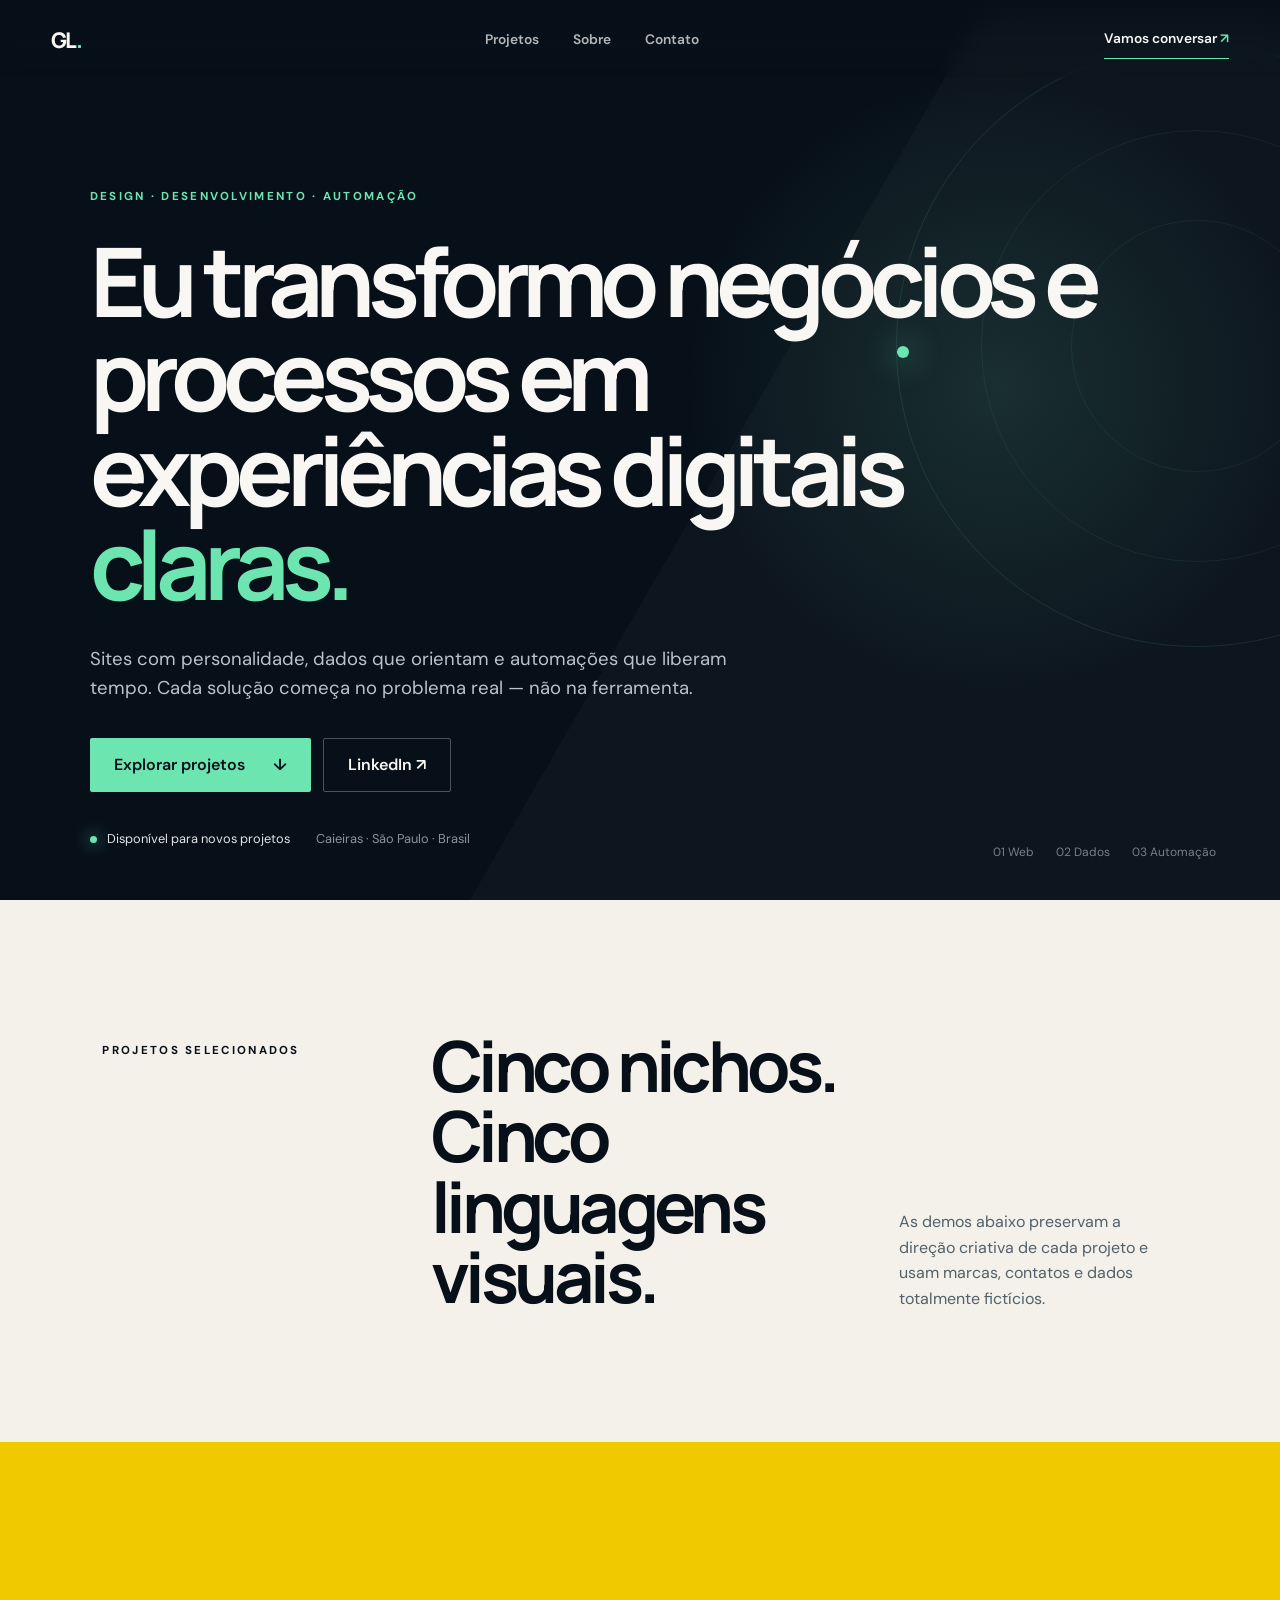
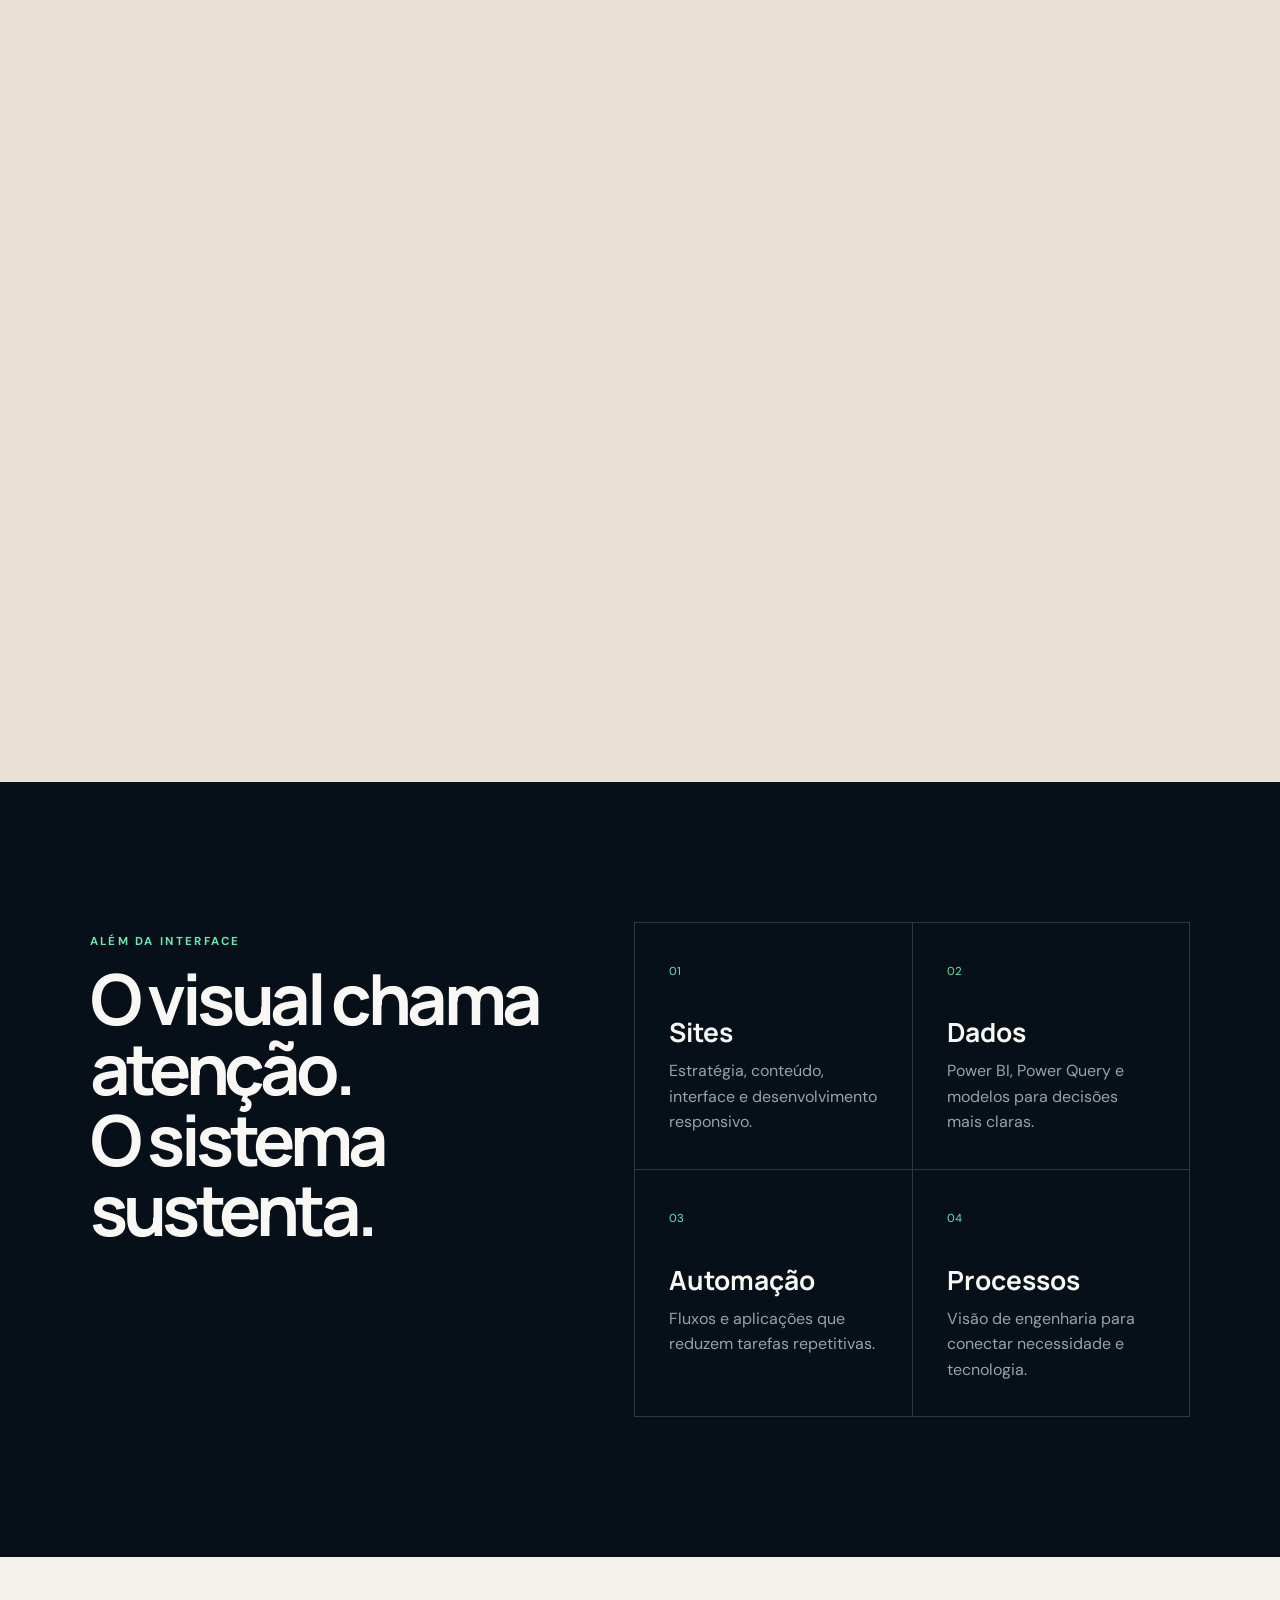
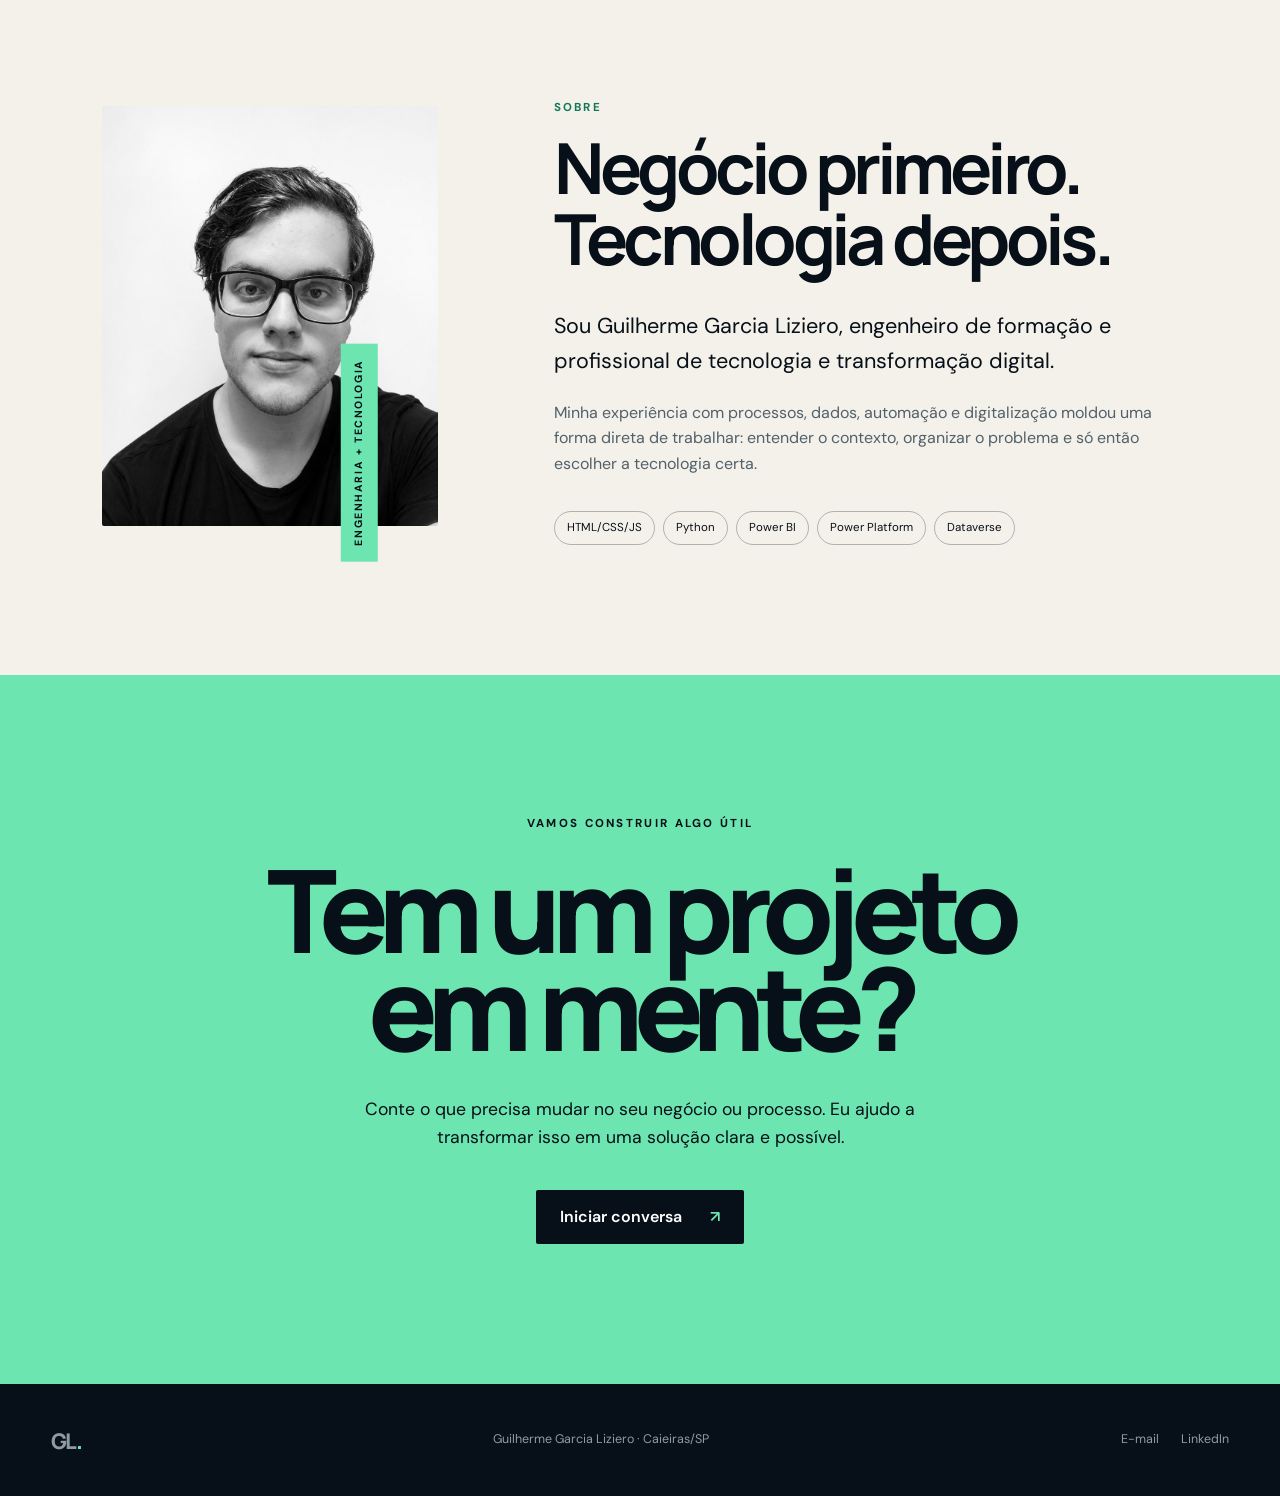
==== index.html @ 48f91bc1 "Redesenha portfólio e otimiza carregamento" ====
<!doctype html>
<html lang="pt-BR">
<head>
  <meta charset="utf-8"><meta name="viewport" content="width=device-width,initial-scale=1">
  <title>Guilherme Liziero — Sites, automação e dados</title>
  <meta name="description" content="Portfólio de Guilherme Liziero: experiências digitais que unem design, negócio, automação e dados."><meta name="theme-color" content="#071019">
  <link rel="icon" type="image/svg+xml" href="data:image/svg+xml,%3Csvg xmlns='http://www.w3.org/2000/svg' viewBox='0 0 64 64'%3E%3Crect width='64' height='64' rx='16' fill='%23071019'/%3E%3Cpath d='M42 22a15 15 0 1 0 0 20V32H31' fill='none' stroke='%236DE5B1' stroke-width='7' stroke-linecap='round'/%3E%3C/svg%3E">
  <link rel="preconnect" href="https://fonts.googleapis.com"><link rel="preconnect" href="https://fonts.gstatic.com" crossorigin>
  <link href="https://fonts.googleapis.com/css2?family=DM+Sans:wght@400;500;600&family=Manrope:wght@500;600;700;800&display=swap" rel="stylesheet"><link rel="stylesheet" href="style.css">
  <style>
    @media (max-height:850px) and (min-width:621px){
      .hero{align-content:start;padding-top:120px;padding-bottom:54px}
      .hero-copy{margin-top:0}
      .hero-note{position:static;grid-column:1/-1;margin-top:48px}
      .hero-index{display:none}
    }
  </style>
</head>
<body>
  <a class="skip" href="#conteudo">Pular para o conteúdo</a>
  <header class="topbar"><a class="brand" href="#inicio" aria-label="Página inicial">GL<span>.</span></a><nav class="nav" aria-label="Navegação principal"><a href="#trabalhos">Projetos</a><a href="#sobre">Sobre</a><a href="#contato">Contato</a></nav><a class="top-cta" href="https://wa.me/5511975745618?text=Ol%C3%A1%2C%20Guilherme!%20Vi%20seu%20portf%C3%B3lio%20e%20quero%20conversar%20sobre%20um%20projeto." target="_blank" rel="noopener">Vamos conversar <span>↗</span></a></header>
  <main id="conteudo">
    <section class="hero" id="inicio"><div class="hero-orbit" aria-hidden="true"><i></i><i></i><i></i></div><div class="hero-copy"><p class="eyebrow">DESIGN · DESENVOLVIMENTO · AUTOMAÇÃO</p><h1>Eu transformo negócios e processos em experiências digitais <em>claras.</em></h1><p class="hero-lead">Sites com personalidade, dados que orientam e automações que liberam tempo. Cada solução começa no problema real — não na ferramenta.</p><div class="hero-actions"><a class="button primary" href="#trabalhos">Explorar projetos <span>↓</span></a><a class="button ghost" href="https://www.linkedin.com/in/guilherme-garcia-liziero/" target="_blank" rel="noopener">LinkedIn ↗</a></div></div><div class="hero-note"><span class="availability"><i></i> Disponível para novos projetos</span><p>Caieiras · São Paulo · Brasil</p></div><div class="hero-index" aria-label="Áreas de atuação"><span>01 Web</span><span>02 Dados</span><span>03 Automação</span></div></section>
    <section class="intro" id="trabalhos"><p class="kicker">PROJETOS SELECIONADOS</p><h2>Cinco nichos.<br>Cinco linguagens visuais.</h2><p>As demos abaixo preservam a direção criativa de cada projeto e usam marcas, contatos e dados totalmente fictícios.</p></section>

    <section class="project-band industrial" data-project><div class="project-copy"><div class="project-meta"><span>01</span><span>Indústria B2B</span></div><h2>Forge<br>Industrial</h2><p>Catálogo técnico com presença forte, leitura rápida e jornada comercial objetiva para um fabricante de equipamentos industriais.</p><ul><li>Arquitetura de informação</li><li>Website institucional</li><li>Conversão B2B</li></ul><a class="project-link" href="projetos/forge-industrial/index.html">Explorar demo <span>↗</span></a></div><a class="project-stage" href="projetos/forge-industrial/index.html" aria-label="Abrir demo Forge Industrial"><div class="browser"><div class="browser-bar"><i></i><i></i><i></i><span>forge-industrial.demo</span></div><iframe data-src="projetos/forge-industrial/index.html" title="Prévia do projeto Forge Industrial" loading="lazy" tabindex="-1"></iframe></div></a></section>
    <section class="project-band gastronomy" data-project><div class="project-copy"><div class="project-meta"><span>02</span><span>Gastronomia</span></div><h2>Casa<br>Amora</h2><p>Uma experiência editorial e acolhedora para um bistrô autoral, com menu, atmosfera e reservas conduzidos sem perder leveza.</p><ul><li>Direção de arte</li><li>Experiência mobile</li><li>Jornada de reserva</li></ul><a class="project-link" href="projetos/casa-amora/index.html">Explorar demo <span>↗</span></a></div><a class="project-stage" href="projetos/casa-amora/index.html" aria-label="Abrir demo Casa Amora"><div class="browser"><div class="browser-bar"><i></i><i></i><i></i><span>casa-amora.demo</span></div><iframe data-src="projetos/casa-amora/index.html" title="Prévia do projeto Casa Amora" loading="lazy" tabindex="-1"></iframe></div></a></section>
    <section class="project-band beauty" data-project><div class="project-copy"><div class="project-meta"><span>03</span><span>Estética &amp; bem-estar</span></div><h2>Ateliê<br>Serena</h2><p>Elegância silenciosa e informação responsável para apresentar protocolos de cuidado sem exageros ou promessas irreais.</p><ul><li>Posicionamento premium</li><li>Copy ética</li><li>Landing page</li></ul><a class="project-link" href="projetos/atelie-serena/index.html">Explorar demo <span>↗</span></a></div><a class="project-stage" href="projetos/atelie-serena/index.html" aria-label="Abrir demo Ateliê Serena"><div class="browser"><div class="browser-bar"><i></i><i></i><i></i><span>atelie-serena.demo</span></div><iframe data-src="projetos/atelie-serena/index.html" title="Prévia do projeto Ateliê Serena" loading="lazy" tabindex="-1"></iframe></div></a></section>
    <section class="project-band fitness" data-project><div class="project-copy"><div class="project-meta"><span>04</span><span>Fitness</span></div><h2>Pulso<br>Fit</h2><p>Ritmo, contraste e chamadas diretas para uma academia de bairro transformar curiosidade em aula experimental.</p><ul><li>Identidade energética</li><li>Planos e aulas</li><li>Captação de leads</li></ul><a class="project-link" href="projetos/pulso-fit/index.html">Explorar demo <span>↗</span></a></div><a class="project-stage" href="projetos/pulso-fit/index.html" aria-label="Abrir demo Pulso Fit"><div class="browser"><div class="browser-bar"><i></i><i></i><i></i><span>pulso-fit.demo</span></div><iframe data-src="projetos/pulso-fit/index.html" title="Prévia do projeto Pulso Fit" loading="lazy" tabindex="-1"></iframe></div></a></section>
    <section class="project-band legal" data-project><div class="project-copy"><div class="project-meta"><span>05</span><span>Jurídico</span></div><h2>Almeida<br>&amp; Prado</h2><p>Uma presença confiável e acessível para advocacia previdenciária, com linguagem simples e caminhos de contato bem definidos.</p><ul><li>Conteúdo informativo</li><li>Acessibilidade</li><li>Credibilidade</li></ul><a class="project-link" href="projetos/almeida-prado/index.html">Explorar demo <span>↗</span></a></div><a class="project-stage" href="projetos/almeida-prado/index.html" aria-label="Abrir demo Almeida &amp; Prado"><div class="browser"><div class="browser-bar"><i></i><i></i><i></i><span>almeida-prado.demo</span></div><iframe data-src="projetos/almeida-prado/index.html" title="Prévia do projeto Almeida &amp; Prado" loading="lazy" tabindex="-1"></iframe></div></a></section>

    <section class="capabilities"><div><p class="kicker">ALÉM DA INTERFACE</p><h2>O visual chama atenção.<br>O sistema sustenta.</h2></div><div class="cap-grid"><article><span>01</span><h3>Sites</h3><p>Estratégia, conteúdo, interface e desenvolvimento responsivo.</p></article><article><span>02</span><h3>Dados</h3><p>Power BI, Power Query e modelos para decisões mais claras.</p></article><article><span>03</span><h3>Automação</h3><p>Fluxos e aplicações que reduzem tarefas repetitivas.</p></article><article><span>04</span><h3>Processos</h3><p>Visão de engenharia para conectar necessidade e tecnologia.</p></article></div></section>
    <section class="about" id="sobre"><div class="portrait"><img src="guilherme.jpg" alt="Guilherme Garcia Liziero" loading="lazy"><span>ENGENHARIA + TECNOLOGIA</span></div><div class="about-copy"><p class="kicker">SOBRE</p><h2>Negócio primeiro.<br>Tecnologia depois.</h2><p class="about-lead">Sou Guilherme Garcia Liziero, engenheiro de formação e profissional de tecnologia e transformação digital.</p><p>Minha experiência com processos, dados, automação e digitalização moldou uma forma direta de trabalhar: entender o contexto, organizar o problema e só então escolher a tecnologia certa.</p><div class="tool-row"><span>HTML/CSS/JS</span><span>Python</span><span>Power BI</span><span>Power Platform</span><span>Dataverse</span></div></div></section>
    <section class="contact" id="contato"><p class="kicker">VAMOS CONSTRUIR ALGO ÚTIL</p><h2>Tem um projeto<br>em mente?</h2><p>Conte o que precisa mudar no seu negócio ou processo. Eu ajudo a transformar isso em uma solução clara e possível.</p><a class="button contact-button" href="https://wa.me/5511975745618?text=Ol%C3%A1%2C%20Guilherme!%20Vi%20seu%20portf%C3%B3lio%20e%20quero%20conversar%20sobre%20um%20projeto." target="_blank" rel="noopener">Iniciar conversa <span>↗</span></a></section>
  </main>
  <footer><a class="brand" href="#inicio">GL<span>.</span></a><p>Guilherme Garcia Liziero · Caieiras/SP</p><div><a href="mailto:guilherme.g.liziero@gmail.com">E-mail</a><a href="https://www.linkedin.com/in/guilherme-garcia-liziero/" target="_blank" rel="noopener">LinkedIn</a></div></footer><script src="script.js"></script>
</body>
</html>
---- style.css ----
:root{--ink:#071019;--paper:#f3f1ea;--mint:#6de5b1;--line:rgba(255,255,255,.16);--sans:'DM Sans',sans-serif;--display:'Manrope',sans-serif}*{box-sizing:border-box}html{scroll-behavior:smooth}body{margin:0;background:var(--ink);color:#f8f7f3;font-family:var(--sans);font-size:16px;line-height:1.6;overflow-x:hidden}a{color:inherit;text-decoration:none}img{max-width:100%;display:block}.skip{position:fixed;left:16px;top:-80px;background:#fff;color:#000;padding:10px 16px;z-index:100}.skip:focus{top:16px}.topbar{position:fixed;z-index:50;top:0;left:0;right:0;height:78px;padding:0 clamp(20px,4vw,64px);display:flex;align-items:center;justify-content:space-between;background:linear-gradient(180deg,rgba(7,16,25,.92),rgba(7,16,25,.15),transparent);backdrop-filter:blur(9px)}.brand{font:800 1.35rem var(--display);letter-spacing:-.08em}.brand span{color:var(--mint)}.nav{display:flex;gap:34px}.nav a,.top-cta{font-size:.86rem;font-weight:600}.nav a{opacity:.72}.nav a:hover{opacity:1}.top-cta{border-bottom:1px solid var(--mint);padding:8px 0}.top-cta span{color:var(--mint)}.hero{min-height:100svh;display:grid;grid-template-columns:minmax(0,1fr) auto;align-content:center;position:relative;padding:150px clamp(22px,7vw,112px) 70px;isolation:isolate}.hero:before{content:'';position:absolute;inset:0;background:radial-gradient(circle at 78% 43%,rgba(109,229,177,.12),transparent 28%),linear-gradient(120deg,transparent 55%,rgba(255,255,255,.025) 55%);z-index:-2}.hero-copy{max-width:1040px}.eyebrow,.kicker{font-size:.72rem;letter-spacing:.2em;font-weight:700}.eyebrow{color:var(--mint);margin:0 0 28px}.hero h1{font:700 clamp(3rem,7.5vw,7.4rem)/.98 var(--display);letter-spacing:-.075em;margin:0;max-width:1100px}.hero h1 em{font-style:normal;color:var(--mint)}.hero-lead{max-width:690px;font-size:clamp(1rem,1.45vw,1.28rem);color:#b9c3ca;margin:34px 0}.hero-actions{display:flex;gap:12px;flex-wrap:wrap}.button{display:inline-flex;align-items:center;gap:28px;justify-content:center;min-height:54px;padding:0 24px;border-radius:2px;font-weight:600}.primary{background:var(--mint);color:var(--ink)}.ghost{border:1px solid rgba(255,255,255,.28)}.hero-note{position:absolute;left:clamp(22px,7vw,112px);bottom:38px;display:flex;align-items:center;gap:26px;color:#89949c;font-size:.8rem}.availability{color:#dfe6e8}.availability i{display:inline-block;width:7px;height:7px;border-radius:50%;background:var(--mint);box-shadow:0 0 16px var(--mint);margin-right:7px}.hero-index{position:absolute;right:clamp(22px,5vw,78px);bottom:38px;display:flex;gap:22px;color:#758089;font-size:.75rem}.hero-orbit{position:absolute;width:min(47vw,690px);aspect-ratio:1;right:-17vw;top:5vh;border:1px solid rgba(109,229,177,.12);border-radius:50%;z-index:-1;animation:spin 30s linear infinite}.hero-orbit i{position:absolute;border:1px solid rgba(109,229,177,.08);border-radius:50%;inset:14%}.hero-orbit i:nth-child(2){inset:29%}.hero-orbit i:nth-child(3){width:12px;height:12px;inset:50% auto auto 0;background:var(--mint);border:0;box-shadow:0 0 32px var(--mint)}@keyframes spin{to{transform:rotate(360deg)}}.intro{background:var(--paper);color:var(--ink);padding:130px clamp(22px,8vw,130px);display:grid;grid-template-columns:1fr 1.5fr 1fr;gap:50px;align-items:end}.intro .kicker{align-self:start}.intro h2,.capabilities h2,.about h2{font:700 clamp(2.6rem,5.5vw,5.5rem)/1 var(--display);letter-spacing:-.065em;margin:0}.intro>p:last-child{color:#52606a;margin:0;max-width:380px}.project-band{min-height:92vh;padding:clamp(60px,7vw,110px) clamp(22px,6vw,96px);display:grid;grid-template-columns:minmax(280px,.7fr) minmax(0,1.3fr);gap:clamp(38px,7vw,110px);align-items:center;overflow:hidden;position:relative}.project-band:before{content:'';position:absolute;width:45vw;aspect-ratio:1;border-radius:50%;right:-18vw;top:-20vw;background:rgba(255,255,255,.06);filter:blur(2px)}.project-copy{position:relative;z-index:2}.project-meta{display:flex;justify-content:space-between;border-bottom:1px solid currentColor;padding-bottom:12px;font-size:.74rem;text-transform:uppercase;letter-spacing:.13em;opacity:.65}.project-copy h2{font:800 clamp(3.5rem,6.2vw,6.8rem)/.86 var(--display);letter-spacing:-.08em;margin:48px 0 28px}.project-copy>p{font-size:1.08rem;max-width:500px;opacity:.78}.project-copy ul{list-style:none;padding:0;margin:30px 0 38px;display:flex;gap:8px;flex-wrap:wrap}.project-copy li{border:1px solid currentColor;border-radius:999px;padding:6px 12px;font-size:.7rem;opacity:.7}.project-link{display:inline-flex;gap:34px;align-items:center;font-weight:700;border-bottom:1px solid currentColor;padding-bottom:8px}.project-link span{transition:transform .25s}.project-link:hover span{transform:translate(5px,-5px)}.project-stage{min-width:0;position:relative;z-index:2;perspective:1000px}.browser{background:#0e1114;border-radius:14px;box-shadow:0 45px 90px rgba(0,0,0,.35);overflow:hidden;transform:rotateY(-3deg) rotateX(1deg);transition:transform .5s ease}.project-stage:hover .browser{transform:none}.browser-bar{height:40px;background:#161b20;display:flex;align-items:center;gap:6px;padding:0 13px;color:#7a858d;font-size:.65rem}.browser-bar i{width:7px;height:7px;border-radius:50%;background:#39424a}.browser-bar span{margin-left:9px}.browser iframe{display:block;width:1440px;height:900px;border:0;transform:scale(.56);transform-origin:0 0;pointer-events:none}.browser{height:544px}.industrial{background:#f0c900;color:#10141a}.industrial .browser{outline:10px solid rgba(0,0,0,.07)}.gastronomy{background:#3e1f18;color:#f5e8d5}.beauty{background:#dad2c6;color:#2c332e}.fitness{background:#123adb;color:#fff}.legal{background:#e9e2d4;color:#26372d}.capabilities{padding:140px clamp(22px,7vw,112px);display:grid;grid-template-columns:1fr 1.2fr;gap:80px;background:#071019}.capabilities .kicker,.about .kicker{color:var(--mint)}.cap-grid{display:grid;grid-template-columns:1fr 1fr;border-top:1px solid var(--line);border-left:1px solid var(--line)}.cap-grid article{padding:34px;border-right:1px solid var(--line);border-bottom:1px solid var(--line);min-height:210px}.cap-grid span{color:var(--mint);font-size:.72rem}.cap-grid h3{font:700 1.65rem var(--display);margin:32px 0 8px}.cap-grid p{color:#95a3ac;margin:0}.about{background:var(--paper);color:var(--ink);padding:130px clamp(22px,8vw,130px);display:grid;grid-template-columns:minmax(260px,.7fr) 1.3fr;gap:clamp(50px,9vw,140px);align-items:center}.portrait{position:relative}.portrait img{width:100%;aspect-ratio:4/5;object-fit:cover;filter:grayscale(100%);border-radius:2px}.portrait span{position:absolute;right:-30px;bottom:55px;background:var(--mint);padding:10px 16px;font-size:.66rem;letter-spacing:.15em;font-weight:700;transform:rotate(-90deg);transform-origin:center}.about-copy .kicker{color:#147758}.about-copy h2{margin:15px 0 36px}.about-copy>p{max-width:760px;color:#52606a}.about-lead{font-size:1.35rem!important;color:var(--ink)!important}.tool-row{display:flex;gap:8px;flex-wrap:wrap;margin-top:34px}.tool-row span{border:1px solid #adb4b0;border-radius:999px;padding:7px 12px;font-size:.72rem}.contact{padding:140px clamp(22px,8vw,130px);text-align:center;background:var(--mint);color:var(--ink)}.contact .kicker{margin:0 0 28px}.contact h2{font:800 clamp(4rem,9vw,9rem)/.85 var(--display);letter-spacing:-.08em;margin:0}.contact>p:not(.kicker){max-width:580px;margin:38px auto;font-size:1.1rem}.contact-button{background:var(--ink);color:#fff}.contact-button span{color:var(--mint)}footer{padding:34px clamp(22px,4vw,64px);display:flex;align-items:center;justify-content:space-between;color:#8f9ba3;font-size:.78rem}footer>div{display:flex;gap:22px}footer a:hover{color:#fff}.reveal{opacity:0;transform:translateY(24px);transition:opacity .65s ease,transform .65s ease}.reveal.in{opacity:1;transform:none}@media(max-width:900px){.nav{display:none}.hero{grid-template-columns:1fr}.hero-index{display:none}.intro{grid-template-columns:1fr;gap:20px}.project-band{grid-template-columns:1fr;min-height:auto}.project-copy h2{margin:30px 0 20px}.browser{height:min(58vw,500px)}.browser iframe{transform:scale(.47)}.capabilities,.about{grid-template-columns:1fr}.portrait{max-width:520px}.capabilities{gap:50px}}@media(max-width:620px){.topbar{height:66px}.top-cta{font-size:0}.top-cta span{font-size:1rem}.hero{padding-top:110px}.hero h1{font-size:3.25rem}.hero-lead{font-size:1rem}.hero-note{position:static;margin-top:70px;display:block}.hero-note p{margin:5px 0}.intro{padding-top:90px;padding-bottom:90px}.project-band{padding:72px 20px}.project-copy h2{font-size:3.8rem}.project-stage{margin:0 -5px}.browser{height:58vw;border-radius:8px}.browser-bar{height:26px}.browser iframe{transform:scale(.28)}.capabilities,.about,.contact{padding:90px 22px}.cap-grid{grid-template-columns:1fr}.portrait span{right:-45px}.contact h2{font-size:4rem}footer{flex-wrap:wrap;gap:16px}footer p{order:3;width:100%}}@media(prefers-reduced-motion:reduce){html{scroll-behavior:auto}.hero-orbit{animation:none}.browser,.project-link span,.reveal{transition:none}}

/* Performance: postpone layout and paint for sections far outside the viewport. */
.project-band{content-visibility:auto;contain-intrinsic-size:auto 760px}
.hero-orbit,.browser,.reveal:not(.in){will-change:transform,opacity}
@media(max-width:900px){.topbar{backdrop-filter:none;background:rgba(7,16,25,.96)}.hero-orbit{animation-duration:45s}}
@media(prefers-reduced-motion:reduce){.hero-orbit,.browser,.reveal:not(.in){will-change:auto}}
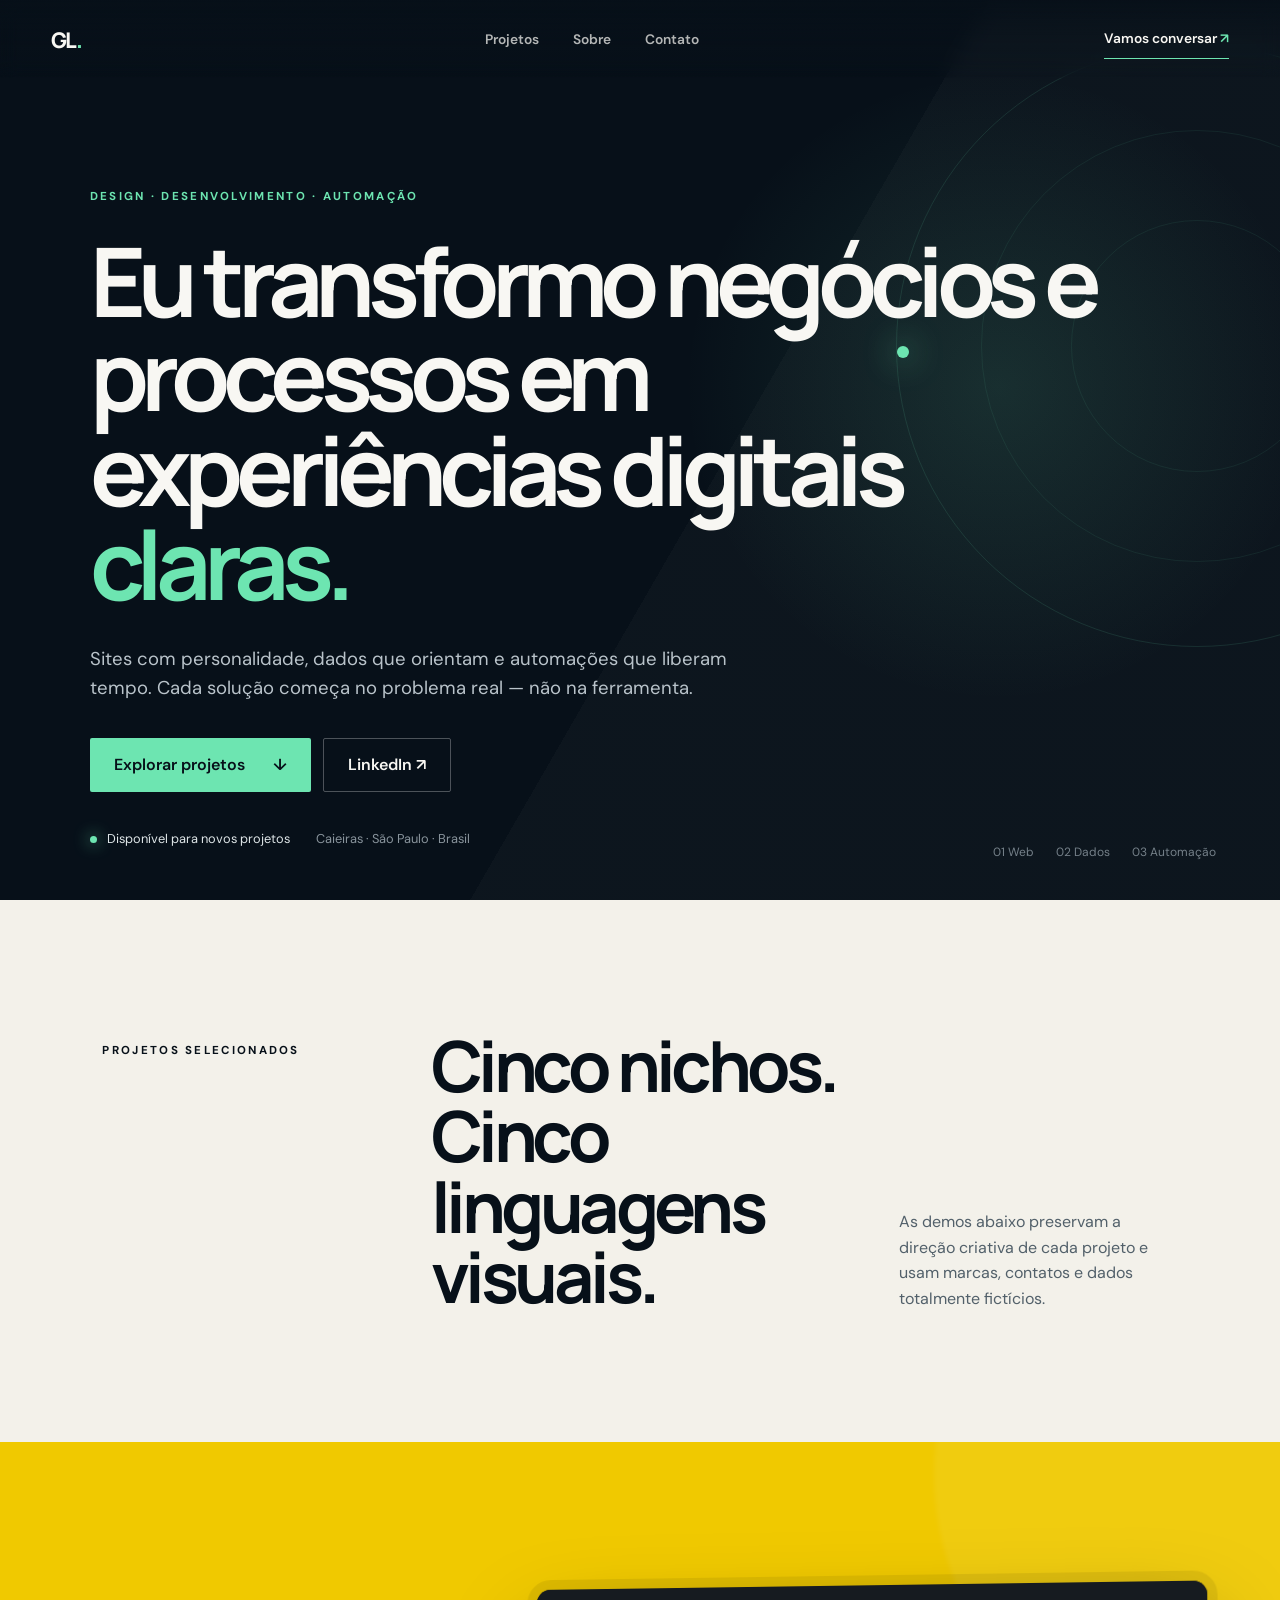
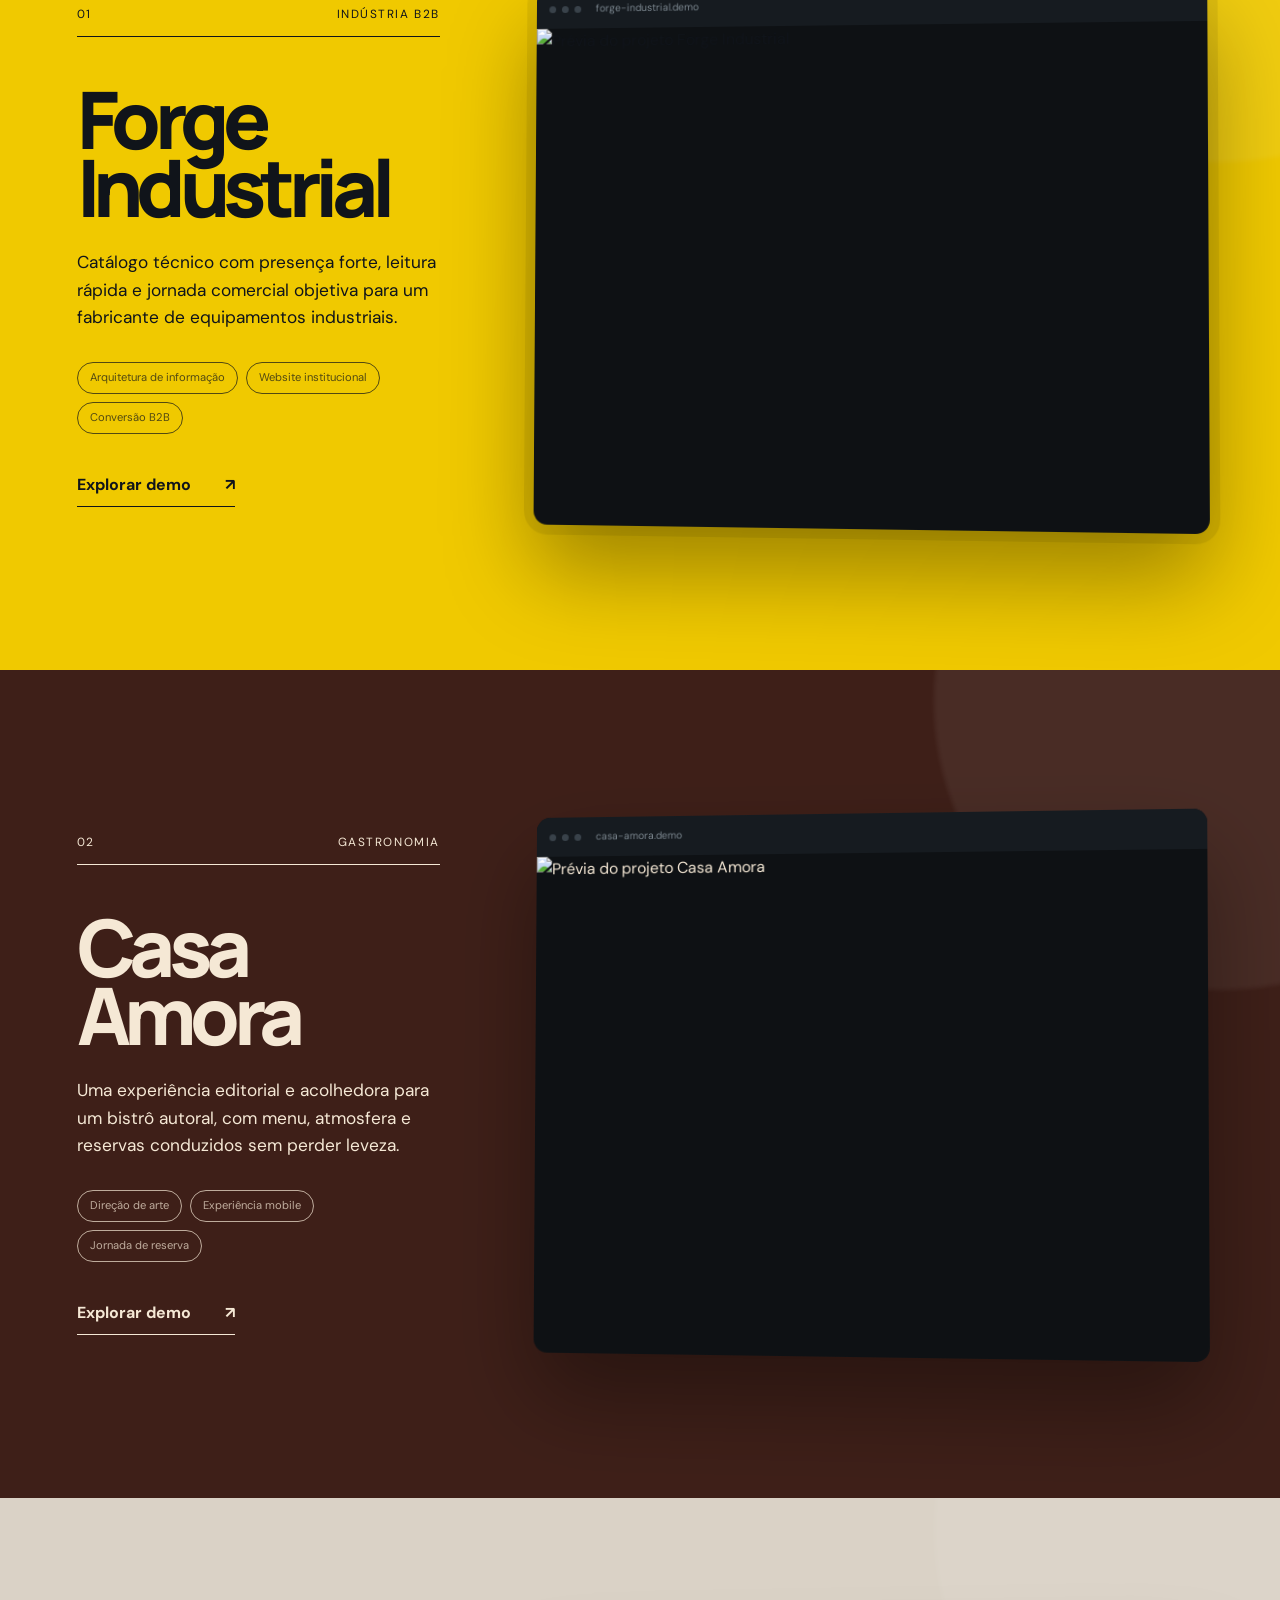
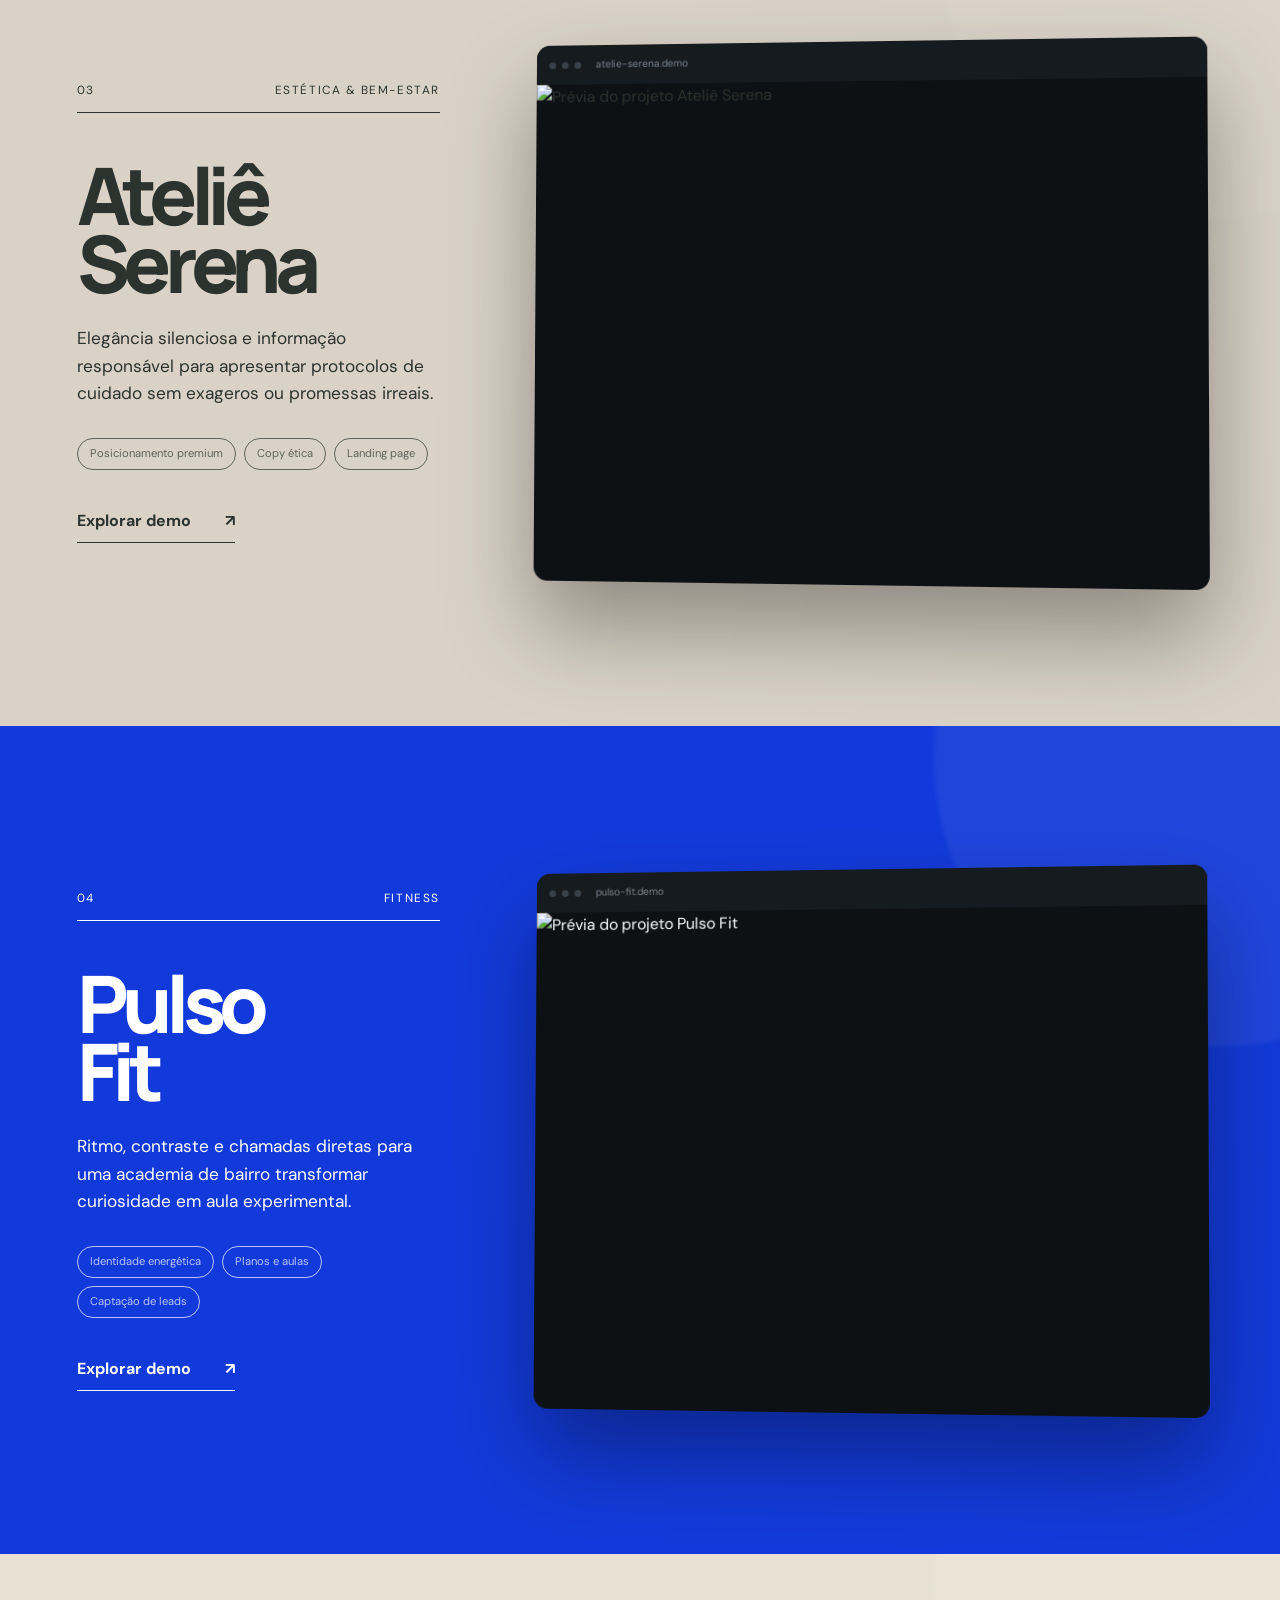
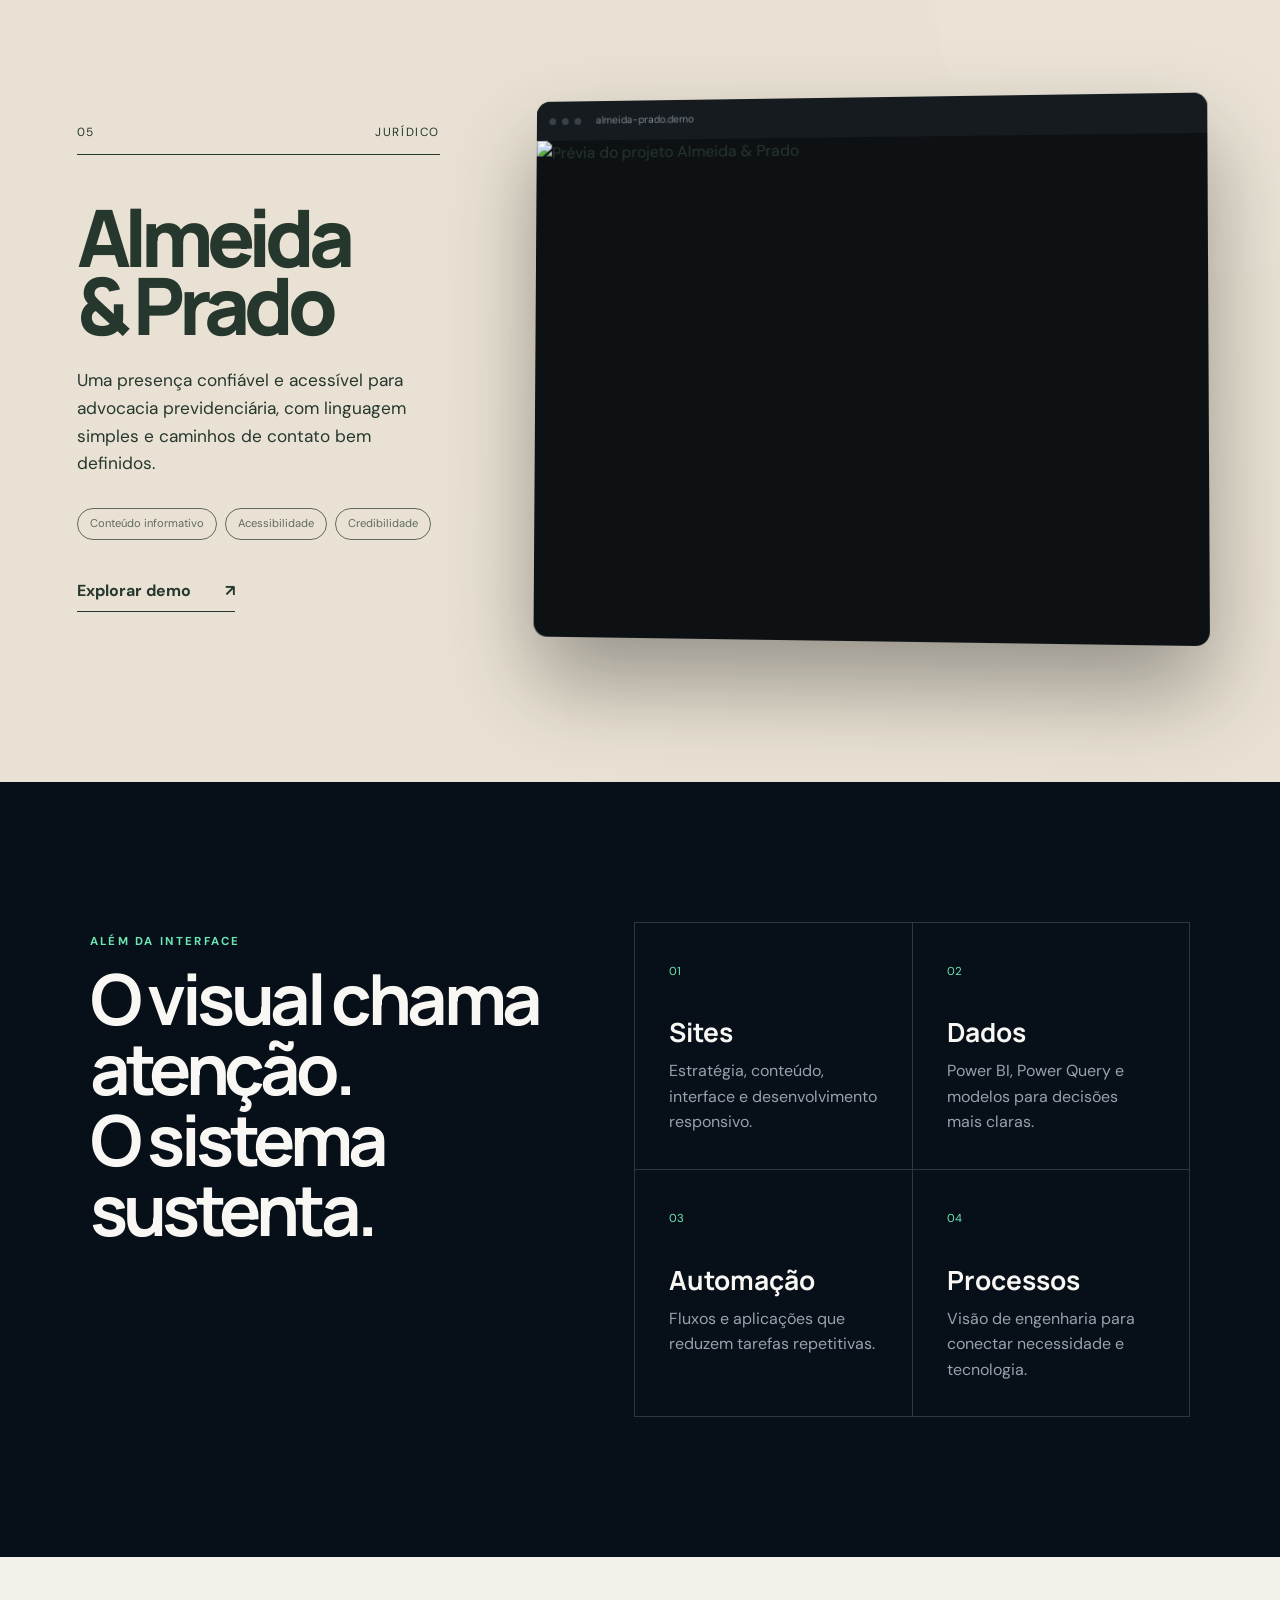
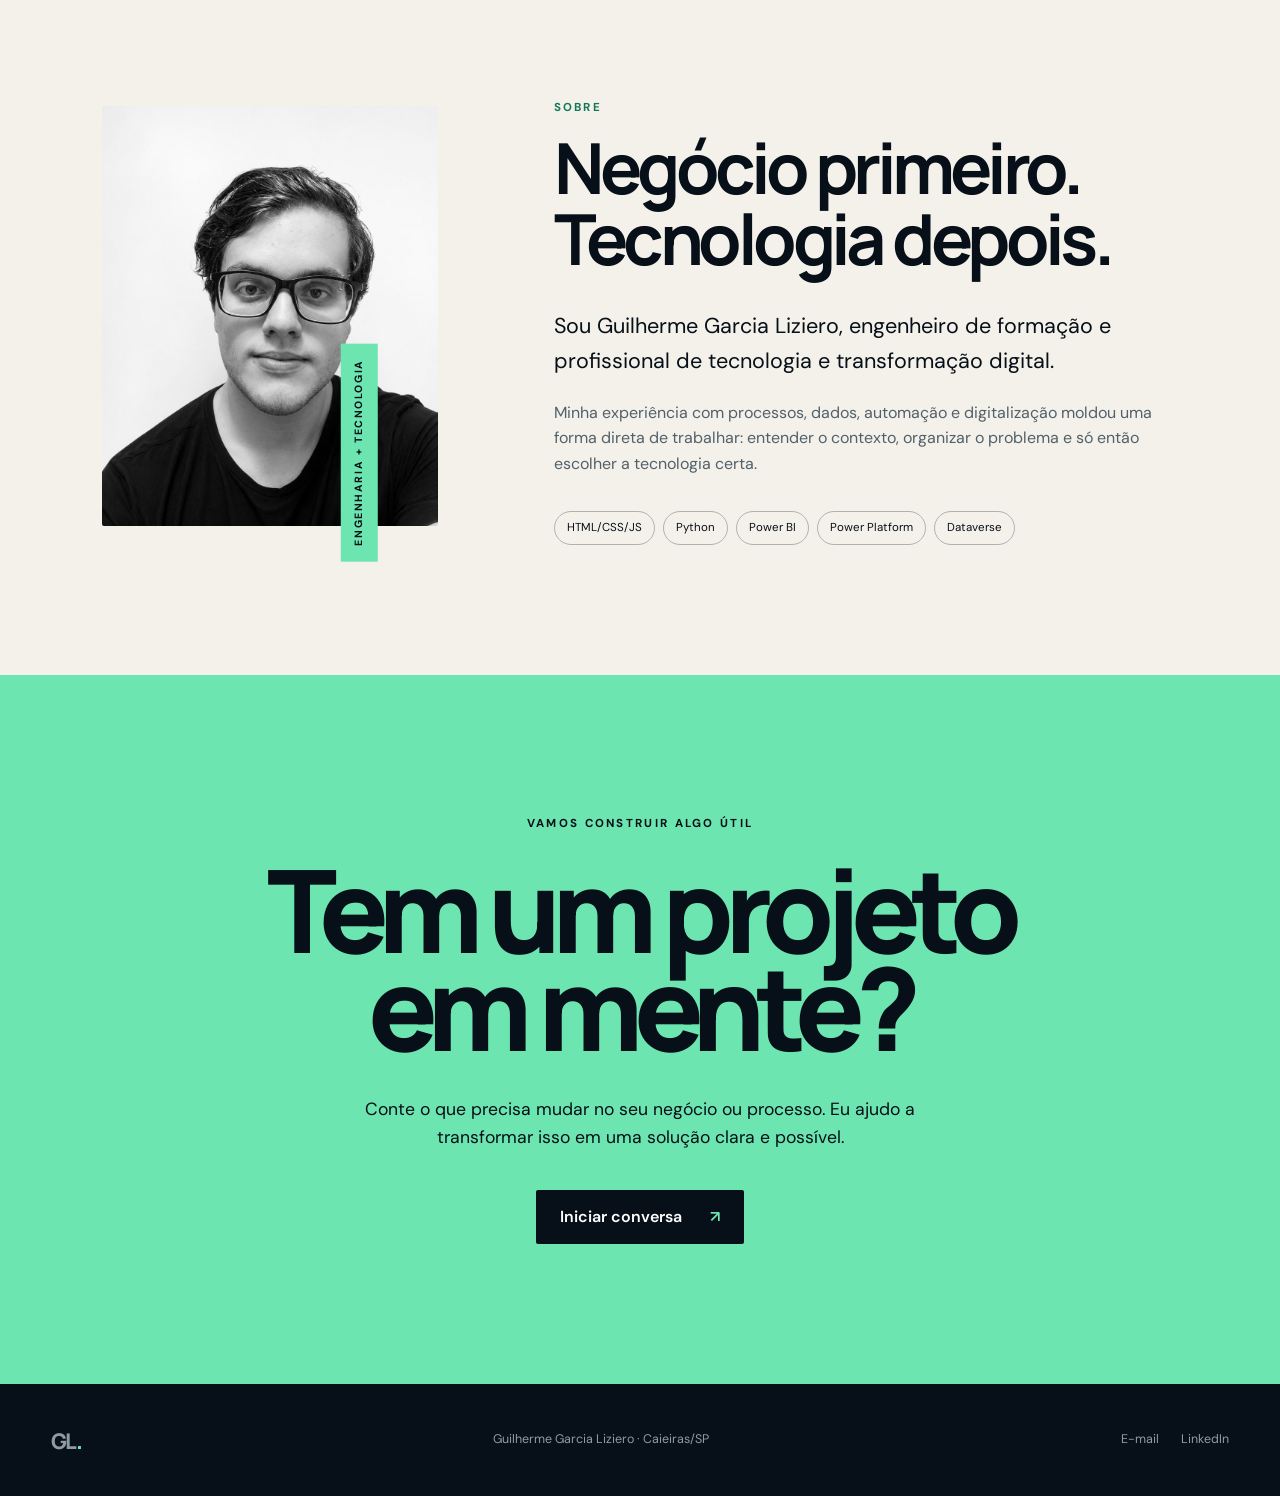
==== commit a7c7d8a9: "Otimiza previews e desempenho do portfolio" ====
--- a/index.html
+++ b/index.html
@@ -23,11 +23,11 @@
     <section class="hero" id="inicio"><div class="hero-orbit" aria-hidden="true"><i></i><i></i><i></i></div><div class="hero-copy"><p class="eyebrow">DESIGN · DESENVOLVIMENTO · AUTOMAÇÃO</p><h1>Eu transformo negócios e processos em experiências digitais <em>claras.</em></h1><p class="hero-lead">Sites com personalidade, dados que orientam e automações que liberam tempo. Cada solução começa no problema real — não na ferramenta.</p><div class="hero-actions"><a class="button primary" href="#trabalhos">Explorar projetos <span>↓</span></a><a class="button ghost" href="https://www.linkedin.com/in/guilherme-garcia-liziero/" target="_blank" rel="noopener">LinkedIn ↗</a></div></div><div class="hero-note"><span class="availability"><i></i> Disponível para novos projetos</span><p>Caieiras · São Paulo · Brasil</p></div><div class="hero-index" aria-label="Áreas de atuação"><span>01 Web</span><span>02 Dados</span><span>03 Automação</span></div></section>
     <section class="intro" id="trabalhos"><p class="kicker">PROJETOS SELECIONADOS</p><h2>Cinco nichos.<br>Cinco linguagens visuais.</h2><p>As demos abaixo preservam a direção criativa de cada projeto e usam marcas, contatos e dados totalmente fictícios.</p></section>
 
-    <section class="project-band industrial" data-project><div class="project-copy"><div class="project-meta"><span>01</span><span>Indústria B2B</span></div><h2>Forge<br>Industrial</h2><p>Catálogo técnico com presença forte, leitura rápida e jornada comercial objetiva para um fabricante de equipamentos industriais.</p><ul><li>Arquitetura de informação</li><li>Website institucional</li><li>Conversão B2B</li></ul><a class="project-link" href="projetos/forge-industrial/index.html">Explorar demo <span>↗</span></a></div><a class="project-stage" href="projetos/forge-industrial/index.html" aria-label="Abrir demo Forge Industrial"><div class="browser"><div class="browser-bar"><i></i><i></i><i></i><span>forge-industrial.demo</span></div><iframe data-src="projetos/forge-industrial/index.html" title="Prévia do projeto Forge Industrial" loading="lazy" tabindex="-1"></iframe></div></a></section>
-    <section class="project-band gastronomy" data-project><div class="project-copy"><div class="project-meta"><span>02</span><span>Gastronomia</span></div><h2>Casa<br>Amora</h2><p>Uma experiência editorial e acolhedora para um bistrô autoral, com menu, atmosfera e reservas conduzidos sem perder leveza.</p><ul><li>Direção de arte</li><li>Experiência mobile</li><li>Jornada de reserva</li></ul><a class="project-link" href="projetos/casa-amora/index.html">Explorar demo <span>↗</span></a></div><a class="project-stage" href="projetos/casa-amora/index.html" aria-label="Abrir demo Casa Amora"><div class="browser"><div class="browser-bar"><i></i><i></i><i></i><span>casa-amora.demo</span></div><iframe data-src="projetos/casa-amora/index.html" title="Prévia do projeto Casa Amora" loading="lazy" tabindex="-1"></iframe></div></a></section>
-    <section class="project-band beauty" data-project><div class="project-copy"><div class="project-meta"><span>03</span><span>Estética &amp; bem-estar</span></div><h2>Ateliê<br>Serena</h2><p>Elegância silenciosa e informação responsável para apresentar protocolos de cuidado sem exageros ou promessas irreais.</p><ul><li>Posicionamento premium</li><li>Copy ética</li><li>Landing page</li></ul><a class="project-link" href="projetos/atelie-serena/index.html">Explorar demo <span>↗</span></a></div><a class="project-stage" href="projetos/atelie-serena/index.html" aria-label="Abrir demo Ateliê Serena"><div class="browser"><div class="browser-bar"><i></i><i></i><i></i><span>atelie-serena.demo</span></div><iframe data-src="projetos/atelie-serena/index.html" title="Prévia do projeto Ateliê Serena" loading="lazy" tabindex="-1"></iframe></div></a></section>
-    <section class="project-band fitness" data-project><div class="project-copy"><div class="project-meta"><span>04</span><span>Fitness</span></div><h2>Pulso<br>Fit</h2><p>Ritmo, contraste e chamadas diretas para uma academia de bairro transformar curiosidade em aula experimental.</p><ul><li>Identidade energética</li><li>Planos e aulas</li><li>Captação de leads</li></ul><a class="project-link" href="projetos/pulso-fit/index.html">Explorar demo <span>↗</span></a></div><a class="project-stage" href="projetos/pulso-fit/index.html" aria-label="Abrir demo Pulso Fit"><div class="browser"><div class="browser-bar"><i></i><i></i><i></i><span>pulso-fit.demo</span></div><iframe data-src="projetos/pulso-fit/index.html" title="Prévia do projeto Pulso Fit" loading="lazy" tabindex="-1"></iframe></div></a></section>
-    <section class="project-band legal" data-project><div class="project-copy"><div class="project-meta"><span>05</span><span>Jurídico</span></div><h2>Almeida<br>&amp; Prado</h2><p>Uma presença confiável e acessível para advocacia previdenciária, com linguagem simples e caminhos de contato bem definidos.</p><ul><li>Conteúdo informativo</li><li>Acessibilidade</li><li>Credibilidade</li></ul><a class="project-link" href="projetos/almeida-prado/index.html">Explorar demo <span>↗</span></a></div><a class="project-stage" href="projetos/almeida-prado/index.html" aria-label="Abrir demo Almeida &amp; Prado"><div class="browser"><div class="browser-bar"><i></i><i></i><i></i><span>almeida-prado.demo</span></div><iframe data-src="projetos/almeida-prado/index.html" title="Prévia do projeto Almeida &amp; Prado" loading="lazy" tabindex="-1"></iframe></div></a></section>
+    <section class="project-band industrial" data-project><div class="project-copy"><div class="project-meta"><span>01</span><span>Indústria B2B</span></div><h2>Forge<br>Industrial</h2><p>Catálogo técnico com presença forte, leitura rápida e jornada comercial objetiva para um fabricante de equipamentos industriais.</p><ul><li>Arquitetura de informação</li><li>Website institucional</li><li>Conversão B2B</li></ul><a class="project-link" href="projetos/forge-industrial/index.html">Explorar demo <span>↗</span></a></div><a class="project-stage" href="projetos/forge-industrial/index.html" aria-label="Abrir demo Forge Industrial"><div class="browser"><div class="browser-bar"><i></i><i></i><i></i><span>forge-industrial.demo</span></div><img src="preview-assets/forge-industrial.webp" alt="Prévia do projeto Forge Industrial" width="1440" height="900" decoding="async"></div></a></section>
+    <section class="project-band gastronomy" data-project><div class="project-copy"><div class="project-meta"><span>02</span><span>Gastronomia</span></div><h2>Casa<br>Amora</h2><p>Uma experiência editorial e acolhedora para um bistrô autoral, com menu, atmosfera e reservas conduzidos sem perder leveza.</p><ul><li>Direção de arte</li><li>Experiência mobile</li><li>Jornada de reserva</li></ul><a class="project-link" href="projetos/casa-amora/index.html">Explorar demo <span>↗</span></a></div><a class="project-stage" href="projetos/casa-amora/index.html" aria-label="Abrir demo Casa Amora"><div class="browser"><div class="browser-bar"><i></i><i></i><i></i><span>casa-amora.demo</span></div><img src="preview-assets/casa-amora.webp" alt="Prévia do projeto Casa Amora" width="1440" height="900" decoding="async"></div></a></section>
+    <section class="project-band beauty" data-project><div class="project-copy"><div class="project-meta"><span>03</span><span>Estética &amp; bem-estar</span></div><h2>Ateliê<br>Serena</h2><p>Elegância silenciosa e informação responsável para apresentar protocolos de cuidado sem exageros ou promessas irreais.</p><ul><li>Posicionamento premium</li><li>Copy ética</li><li>Landing page</li></ul><a class="project-link" href="projetos/atelie-serena/index.html">Explorar demo <span>↗</span></a></div><a class="project-stage" href="projetos/atelie-serena/index.html" aria-label="Abrir demo Ateliê Serena"><div class="browser"><div class="browser-bar"><i></i><i></i><i></i><span>atelie-serena.demo</span></div><img src="preview-assets/atelie-serena.webp" alt="Prévia do projeto Ateliê Serena" width="1440" height="900" decoding="async"></div></a></section>
+    <section class="project-band fitness" data-project><div class="project-copy"><div class="project-meta"><span>04</span><span>Fitness</span></div><h2>Pulso<br>Fit</h2><p>Ritmo, contraste e chamadas diretas para uma academia de bairro transformar curiosidade em aula experimental.</p><ul><li>Identidade energética</li><li>Planos e aulas</li><li>Captação de leads</li></ul><a class="project-link" href="projetos/pulso-fit/index.html">Explorar demo <span>↗</span></a></div><a class="project-stage" href="projetos/pulso-fit/index.html" aria-label="Abrir demo Pulso Fit"><div class="browser"><div class="browser-bar"><i></i><i></i><i></i><span>pulso-fit.demo</span></div><img src="preview-assets/pulso-fit.webp" alt="Prévia do projeto Pulso Fit" width="1440" height="900" decoding="async"></div></a></section>
+    <section class="project-band legal" data-project><div class="project-copy"><div class="project-meta"><span>05</span><span>Jurídico</span></div><h2>Almeida<br>&amp; Prado</h2><p>Uma presença confiável e acessível para advocacia previdenciária, com linguagem simples e caminhos de contato bem definidos.</p><ul><li>Conteúdo informativo</li><li>Acessibilidade</li><li>Credibilidade</li></ul><a class="project-link" href="projetos/almeida-prado/index.html">Explorar demo <span>↗</span></a></div><a class="project-stage" href="projetos/almeida-prado/index.html" aria-label="Abrir demo Almeida &amp; Prado"><div class="browser"><div class="browser-bar"><i></i><i></i><i></i><span>almeida-prado.demo</span></div><img src="preview-assets/almeida-prado.webp" alt="Prévia do projeto Almeida &amp; Prado" width="1440" height="900" decoding="async"></div></a></section>
 
     <section class="capabilities"><div><p class="kicker">ALÉM DA INTERFACE</p><h2>O visual chama atenção.<br>O sistema sustenta.</h2></div><div class="cap-grid"><article><span>01</span><h3>Sites</h3><p>Estratégia, conteúdo, interface e desenvolvimento responsivo.</p></article><article><span>02</span><h3>Dados</h3><p>Power BI, Power Query e modelos para decisões mais claras.</p></article><article><span>03</span><h3>Automação</h3><p>Fluxos e aplicações que reduzem tarefas repetitivas.</p></article><article><span>04</span><h3>Processos</h3><p>Visão de engenharia para conectar necessidade e tecnologia.</p></article></div></section>
     <section class="about" id="sobre"><div class="portrait"><img src="guilherme.jpg" alt="Guilherme Garcia Liziero" loading="lazy"><span>ENGENHARIA + TECNOLOGIA</span></div><div class="about-copy"><p class="kicker">SOBRE</p><h2>Negócio primeiro.<br>Tecnologia depois.</h2><p class="about-lead">Sou Guilherme Garcia Liziero, engenheiro de formação e profissional de tecnologia e transformação digital.</p><p>Minha experiência com processos, dados, automação e digitalização moldou uma forma direta de trabalhar: entender o contexto, organizar o problema e só então escolher a tecnologia certa.</p><div class="tool-row"><span>HTML/CSS/JS</span><span>Python</span><span>Power BI</span><span>Power Platform</span><span>Dataverse</span></div></div></section>
@@ -36,4 +36,3 @@
   <footer><a class="brand" href="#inicio">GL<span>.</span></a><p>Guilherme Garcia Liziero · Caieiras/SP</p><div><a href="mailto:guilherme.g.liziero@gmail.com">E-mail</a><a href="https://www.linkedin.com/in/guilherme-garcia-liziero/" target="_blank" rel="noopener">LinkedIn</a></div></footer><script src="script.js"></script>
 </body>
 </html>
-
--- a/style.css
+++ b/style.css
@@ -1,8 +1,5 @@
 :root{--ink:#071019;--paper:#f3f1ea;--mint:#6de5b1;--line:rgba(255,255,255,.16);--sans:'DM Sans',sans-serif;--display:'Manrope',sans-serif}*{box-sizing:border-box}html{scroll-behavior:smooth}body{margin:0;background:var(--ink);color:#f8f7f3;font-family:var(--sans);font-size:16px;line-height:1.6;overflow-x:hidden}a{color:inherit;text-decoration:none}img{max-width:100%;display:block}.skip{position:fixed;left:16px;top:-80px;background:#fff;color:#000;padding:10px 16px;z-index:100}.skip:focus{top:16px}.topbar{position:fixed;z-index:50;top:0;left:0;right:0;height:78px;padding:0 clamp(20px,4vw,64px);display:flex;align-items:center;justify-content:space-between;background:linear-gradient(180deg,rgba(7,16,25,.92),rgba(7,16,25,.15),transparent);backdrop-filter:blur(9px)}.brand{font:800 1.35rem var(--display);letter-spacing:-.08em}.brand span{color:var(--mint)}.nav{display:flex;gap:34px}.nav a,.top-cta{font-size:.86rem;font-weight:600}.nav a{opacity:.72}.nav a:hover{opacity:1}.top-cta{border-bottom:1px solid var(--mint);padding:8px 0}.top-cta span{color:var(--mint)}.hero{min-height:100svh;display:grid;grid-template-columns:minmax(0,1fr) auto;align-content:center;position:relative;padding:150px clamp(22px,7vw,112px) 70px;isolation:isolate}.hero:before{content:'';position:absolute;inset:0;background:radial-gradient(circle at 78% 43%,rgba(109,229,177,.12),transparent 28%),linear-gradient(120deg,transparent 55%,rgba(255,255,255,.025) 55%);z-index:-2}.hero-copy{max-width:1040px}.eyebrow,.kicker{font-size:.72rem;letter-spacing:.2em;font-weight:700}.eyebrow{color:var(--mint);margin:0 0 28px}.hero h1{font:700 clamp(3rem,7.5vw,7.4rem)/.98 var(--display);letter-spacing:-.075em;margin:0;max-width:1100px}.hero h1 em{font-style:normal;color:var(--mint)}.hero-lead{max-width:690px;font-size:clamp(1rem,1.45vw,1.28rem);color:#b9c3ca;margin:34px 0}.hero-actions{display:flex;gap:12px;flex-wrap:wrap}.button{display:inline-flex;align-items:center;gap:28px;justify-content:center;min-height:54px;padding:0 24px;border-radius:2px;font-weight:600}.primary{background:var(--mint);color:var(--ink)}.ghost{border:1px solid rgba(255,255,255,.28)}.hero-note{position:absolute;left:clamp(22px,7vw,112px);bottom:38px;display:flex;align-items:center;gap:26px;color:#89949c;font-size:.8rem}.availability{color:#dfe6e8}.availability i{display:inline-block;width:7px;height:7px;border-radius:50%;background:var(--mint);box-shadow:0 0 16px var(--mint);margin-right:7px}.hero-index{position:absolute;right:clamp(22px,5vw,78px);bottom:38px;display:flex;gap:22px;color:#758089;font-size:.75rem}.hero-orbit{position:absolute;width:min(47vw,690px);aspect-ratio:1;right:-17vw;top:5vh;border:1px solid rgba(109,229,177,.12);border-radius:50%;z-index:-1;animation:spin 30s linear infinite}.hero-orbit i{position:absolute;border:1px solid rgba(109,229,177,.08);border-radius:50%;inset:14%}.hero-orbit i:nth-child(2){inset:29%}.hero-orbit i:nth-child(3){width:12px;height:12px;inset:50% auto auto 0;background:var(--mint);border:0;box-shadow:0 0 32px var(--mint)}@keyframes spin{to{transform:rotate(360deg)}}.intro{background:var(--paper);color:var(--ink);padding:130px clamp(22px,8vw,130px);display:grid;grid-template-columns:1fr 1.5fr 1fr;gap:50px;align-items:end}.intro .kicker{align-self:start}.intro h2,.capabilities h2,.about h2{font:700 clamp(2.6rem,5.5vw,5.5rem)/1 var(--display);letter-spacing:-.065em;margin:0}.intro>p:last-child{color:#52606a;margin:0;max-width:380px}.project-band{min-height:92vh;padding:clamp(60px,7vw,110px) clamp(22px,6vw,96px);display:grid;grid-template-columns:minmax(280px,.7fr) minmax(0,1.3fr);gap:clamp(38px,7vw,110px);align-items:center;overflow:hidden;position:relative}.project-band:before{content:'';position:absolute;width:45vw;aspect-ratio:1;border-radius:50%;right:-18vw;top:-20vw;background:rgba(255,255,255,.06);filter:blur(2px)}.project-copy{position:relative;z-index:2}.project-meta{display:flex;justify-content:space-between;border-bottom:1px solid currentColor;padding-bottom:12px;font-size:.74rem;text-transform:uppercase;letter-spacing:.13em;opacity:.65}.project-copy h2{font:800 clamp(3.5rem,6.2vw,6.8rem)/.86 var(--display);letter-spacing:-.08em;margin:48px 0 28px}.project-copy>p{font-size:1.08rem;max-width:500px;opacity:.78}.project-copy ul{list-style:none;padding:0;margin:30px 0 38px;display:flex;gap:8px;flex-wrap:wrap}.project-copy li{border:1px solid currentColor;border-radius:999px;padding:6px 12px;font-size:.7rem;opacity:.7}.project-link{display:inline-flex;gap:34px;align-items:center;font-weight:700;border-bottom:1px solid currentColor;padding-bottom:8px}.project-link span{transition:transform .25s}.project-link:hover span{transform:translate(5px,-5px)}.project-stage{min-width:0;position:relative;z-index:2;perspective:1000px}.browser{background:#0e1114;border-radius:14px;box-shadow:0 45px 90px rgba(0,0,0,.35);overflow:hidden;transform:rotateY(-3deg) rotateX(1deg);transition:transform .5s ease}.project-stage:hover .browser{transform:none}.browser-bar{height:40px;background:#161b20;display:flex;align-items:center;gap:6px;padding:0 13px;color:#7a858d;font-size:.65rem}.browser-bar i{width:7px;height:7px;border-radius:50%;background:#39424a}.browser-bar span{margin-left:9px}.browser iframe{display:block;width:1440px;height:900px;border:0;transform:scale(.56);transform-origin:0 0;pointer-events:none}.browser{height:544px}.industrial{background:#f0c900;color:#10141a}.industrial .browser{outline:10px solid rgba(0,0,0,.07)}.gastronomy{background:#3e1f18;color:#f5e8d5}.beauty{background:#dad2c6;color:#2c332e}.fitness{background:#123adb;color:#fff}.legal{background:#e9e2d4;color:#26372d}.capabilities{padding:140px clamp(22px,7vw,112px);display:grid;grid-template-columns:1fr 1.2fr;gap:80px;background:#071019}.capabilities .kicker,.about .kicker{color:var(--mint)}.cap-grid{display:grid;grid-template-columns:1fr 1fr;border-top:1px solid var(--line);border-left:1px solid var(--line)}.cap-grid article{padding:34px;border-right:1px solid var(--line);border-bottom:1px solid var(--line);min-height:210px}.cap-grid span{color:var(--mint);font-size:.72rem}.cap-grid h3{font:700 1.65rem var(--display);margin:32px 0 8px}.cap-grid p{color:#95a3ac;margin:0}.about{background:var(--paper);color:var(--ink);padding:130px clamp(22px,8vw,130px);display:grid;grid-template-columns:minmax(260px,.7fr) 1.3fr;gap:clamp(50px,9vw,140px);align-items:center}.portrait{position:relative}.portrait img{width:100%;aspect-ratio:4/5;object-fit:cover;filter:grayscale(100%);border-radius:2px}.portrait span{position:absolute;right:-30px;bottom:55px;background:var(--mint);padding:10px 16px;font-size:.66rem;letter-spacing:.15em;font-weight:700;transform:rotate(-90deg);transform-origin:center}.about-copy .kicker{color:#147758}.about-copy h2{margin:15px 0 36px}.about-copy>p{max-width:760px;color:#52606a}.about-lead{font-size:1.35rem!important;color:var(--ink)!important}.tool-row{display:flex;gap:8px;flex-wrap:wrap;margin-top:34px}.tool-row span{border:1px solid #adb4b0;border-radius:999px;padding:7px 12px;font-size:.72rem}.contact{padding:140px clamp(22px,8vw,130px);text-align:center;background:var(--mint);color:var(--ink)}.contact .kicker{margin:0 0 28px}.contact h2{font:800 clamp(4rem,9vw,9rem)/.85 var(--display);letter-spacing:-.08em;margin:0}.contact>p:not(.kicker){max-width:580px;margin:38px auto;font-size:1.1rem}.contact-button{background:var(--ink);color:#fff}.contact-button span{color:var(--mint)}footer{padding:34px clamp(22px,4vw,64px);display:flex;align-items:center;justify-content:space-between;color:#8f9ba3;font-size:.78rem}footer>div{display:flex;gap:22px}footer a:hover{color:#fff}.reveal{opacity:0;transform:translateY(24px);transition:opacity .65s ease,transform .65s ease}.reveal.in{opacity:1;transform:none}@media(max-width:900px){.nav{display:none}.hero{grid-template-columns:1fr}.hero-index{display:none}.intro{grid-template-columns:1fr;gap:20px}.project-band{grid-template-columns:1fr;min-height:auto}.project-copy h2{margin:30px 0 20px}.browser{height:min(58vw,500px)}.browser iframe{transform:scale(.47)}.capabilities,.about{grid-template-columns:1fr}.portrait{max-width:520px}.capabilities{gap:50px}}@media(max-width:620px){.topbar{height:66px}.top-cta{font-size:0}.top-cta span{font-size:1rem}.hero{padding-top:110px}.hero h1{font-size:3.25rem}.hero-lead{font-size:1rem}.hero-note{position:static;margin-top:70px;display:block}.hero-note p{margin:5px 0}.intro{padding-top:90px;padding-bottom:90px}.project-band{padding:72px 20px}.project-copy h2{font-size:3.8rem}.project-stage{margin:0 -5px}.browser{height:58vw;border-radius:8px}.browser-bar{height:26px}.browser iframe{transform:scale(.28)}.capabilities,.about,.contact{padding:90px 22px}.cap-grid{grid-template-columns:1fr}.portrait span{right:-45px}.contact h2{font-size:4rem}footer{flex-wrap:wrap;gap:16px}footer p{order:3;width:100%}}@media(prefers-reduced-motion:reduce){html{scroll-behavior:auto}.hero-orbit{animation:none}.browser,.project-link span,.reveal{transition:none}}
 
-/* Performance: postpone layout and paint for sections far outside the viewport. */
-.project-band{content-visibility:auto;contain-intrinsic-size:auto 760px}
-.hero-orbit,.browser,.reveal:not(.in){will-change:transform,opacity}
-@media(max-width:900px){.topbar{backdrop-filter:none;background:rgba(7,16,25,.96)}.hero-orbit{animation-duration:45s}}
-@media(prefers-reduced-motion:reduce){.hero-orbit,.browser,.reveal:not(.in){will-change:auto}}
-
+/* Static project previews avoid loading five complete sites while scrolling. */
+.browser img{display:block;width:100%;height:auto;aspect-ratio:16/10;object-fit:cover;object-position:top}
+@media(max-width:900px){.topbar{backdrop-filter:none;background:rgba(7,16,25,.96)}.hero-orbit{animation-duration:45s}.browser{box-shadow:0 24px 52px rgba(0,0,0,.28)}}
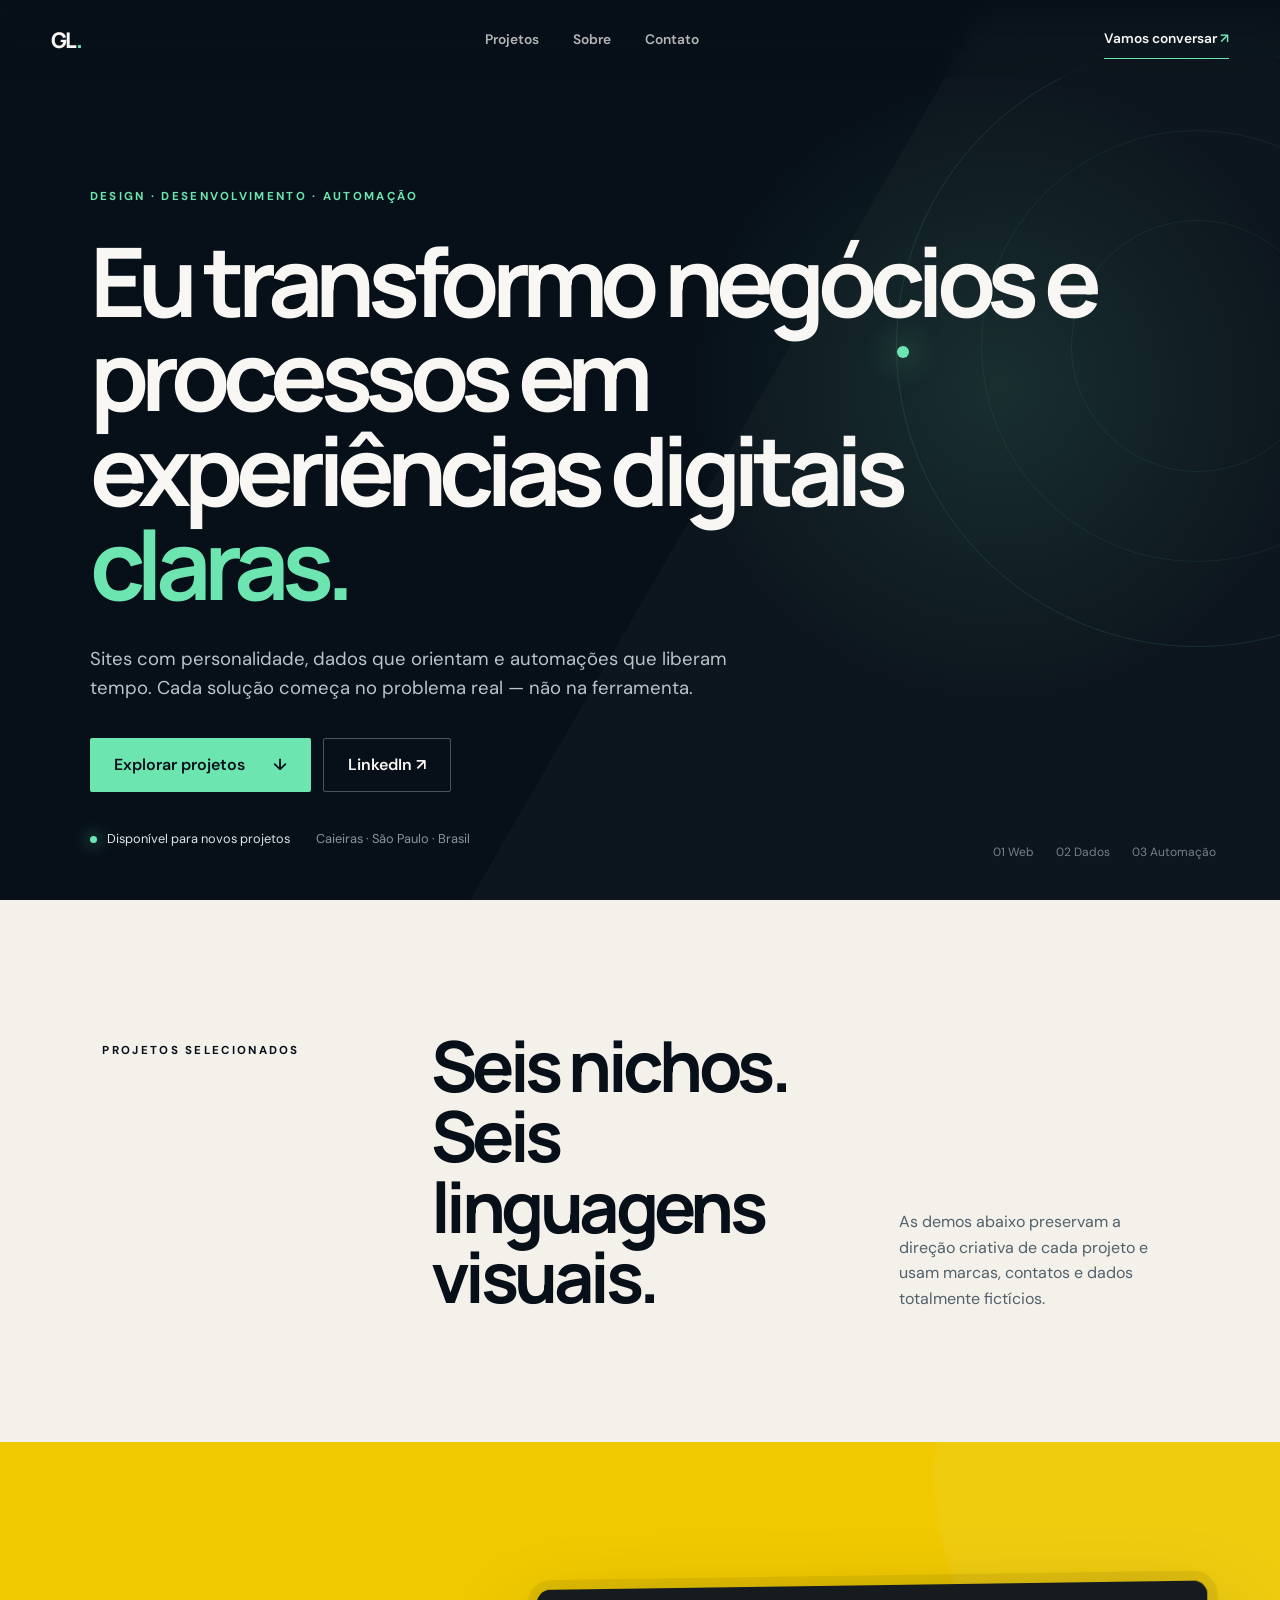
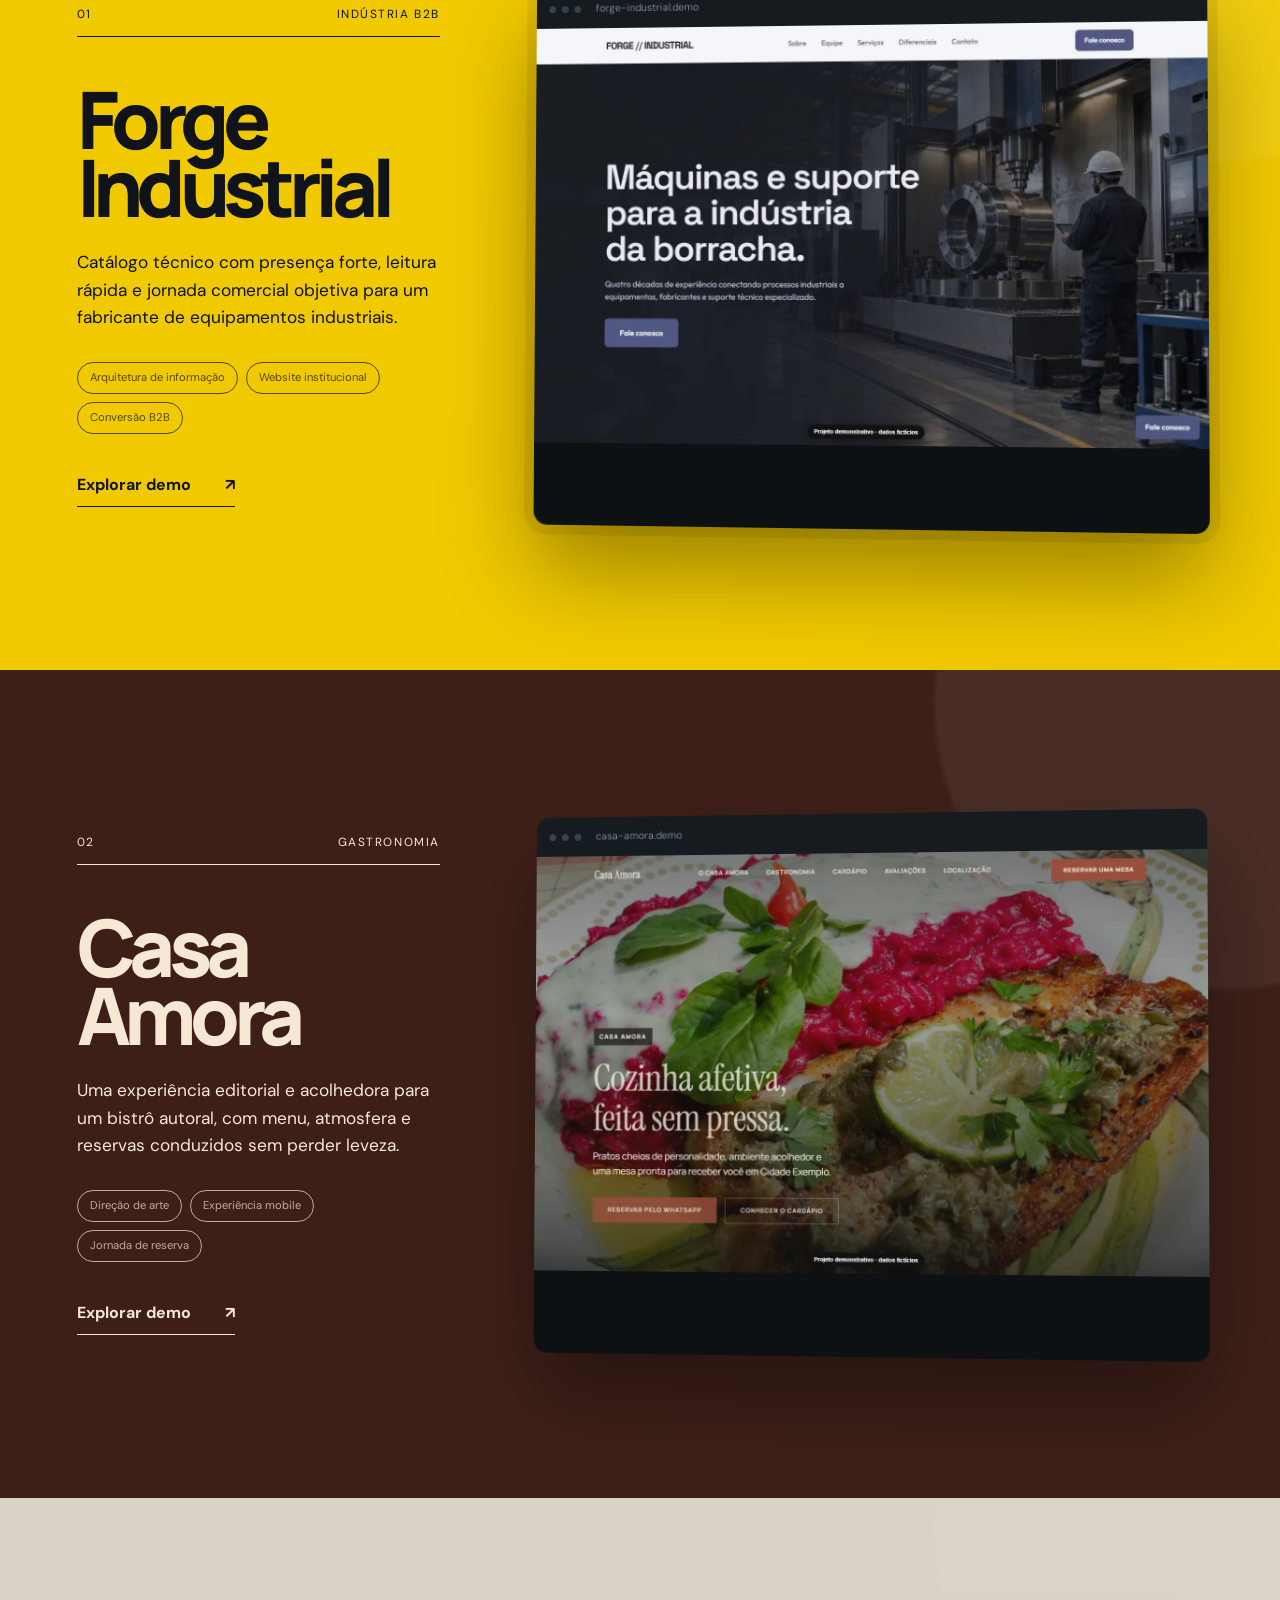
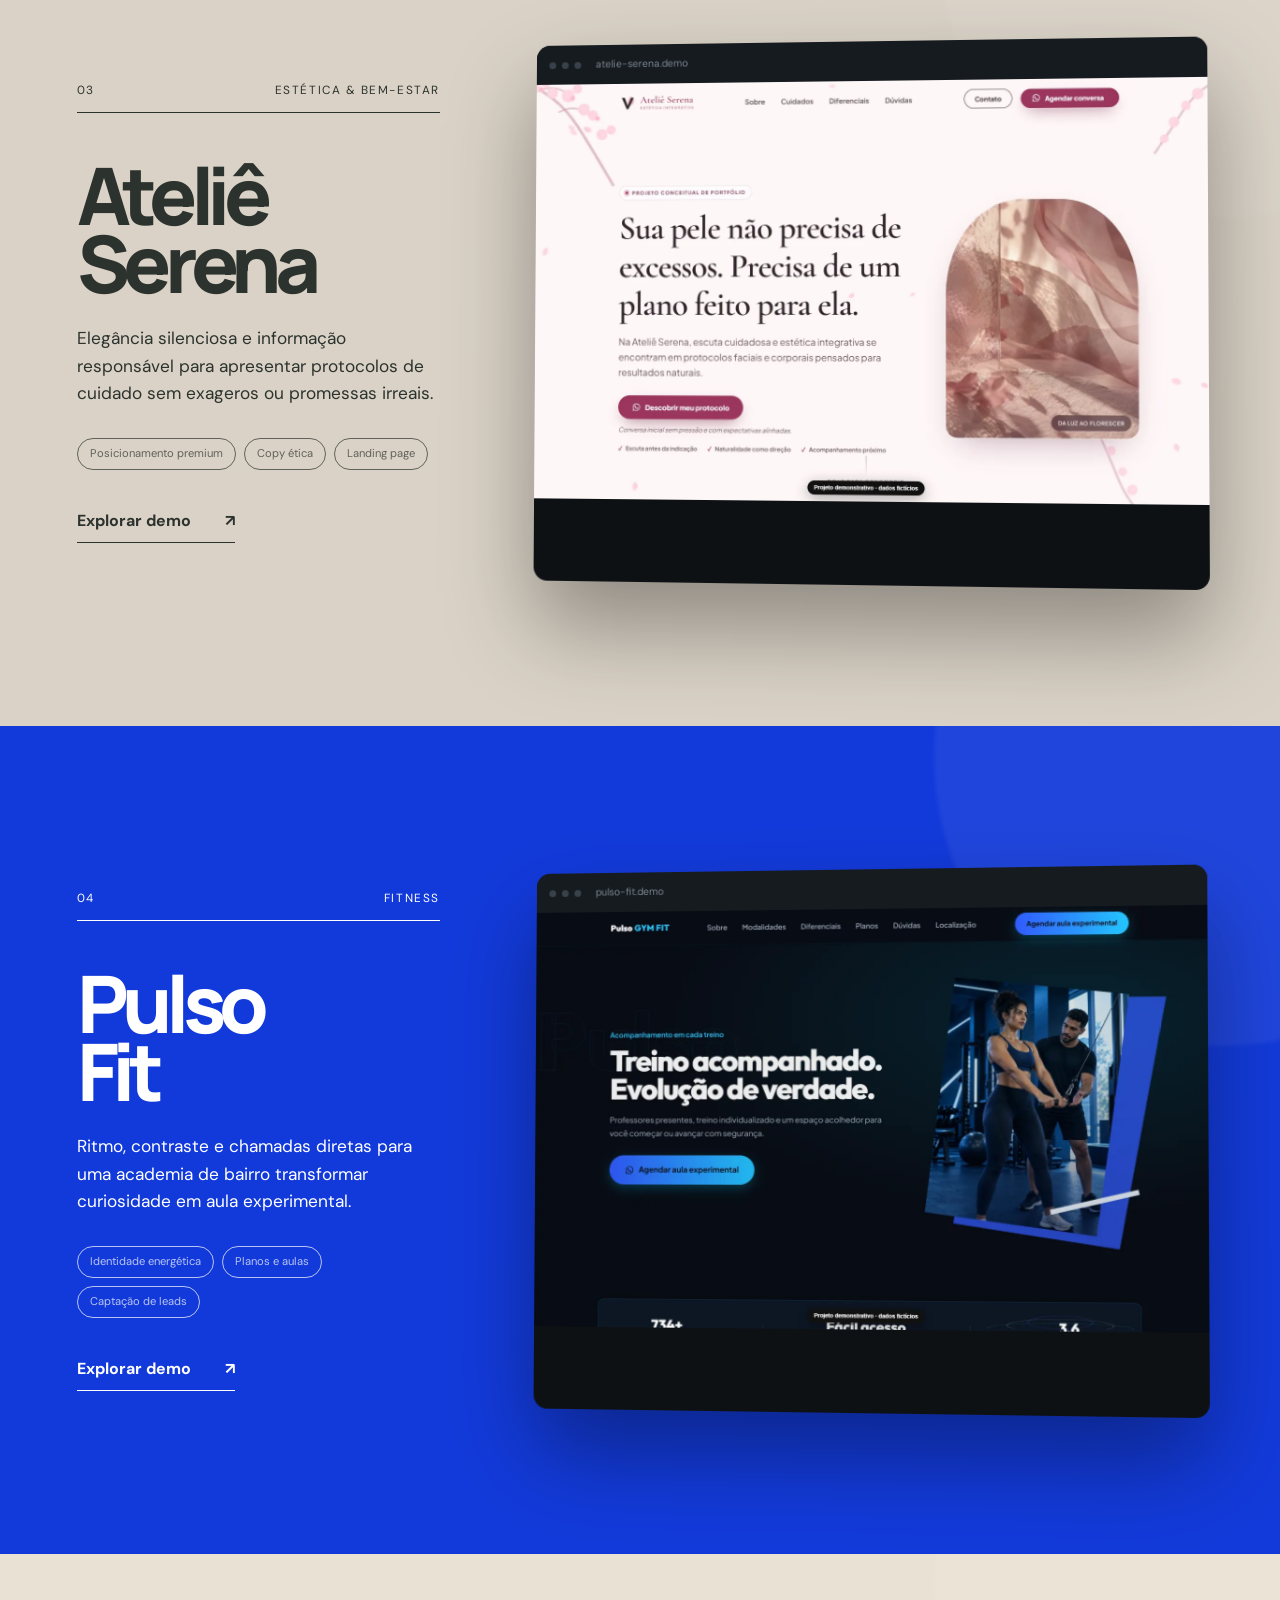
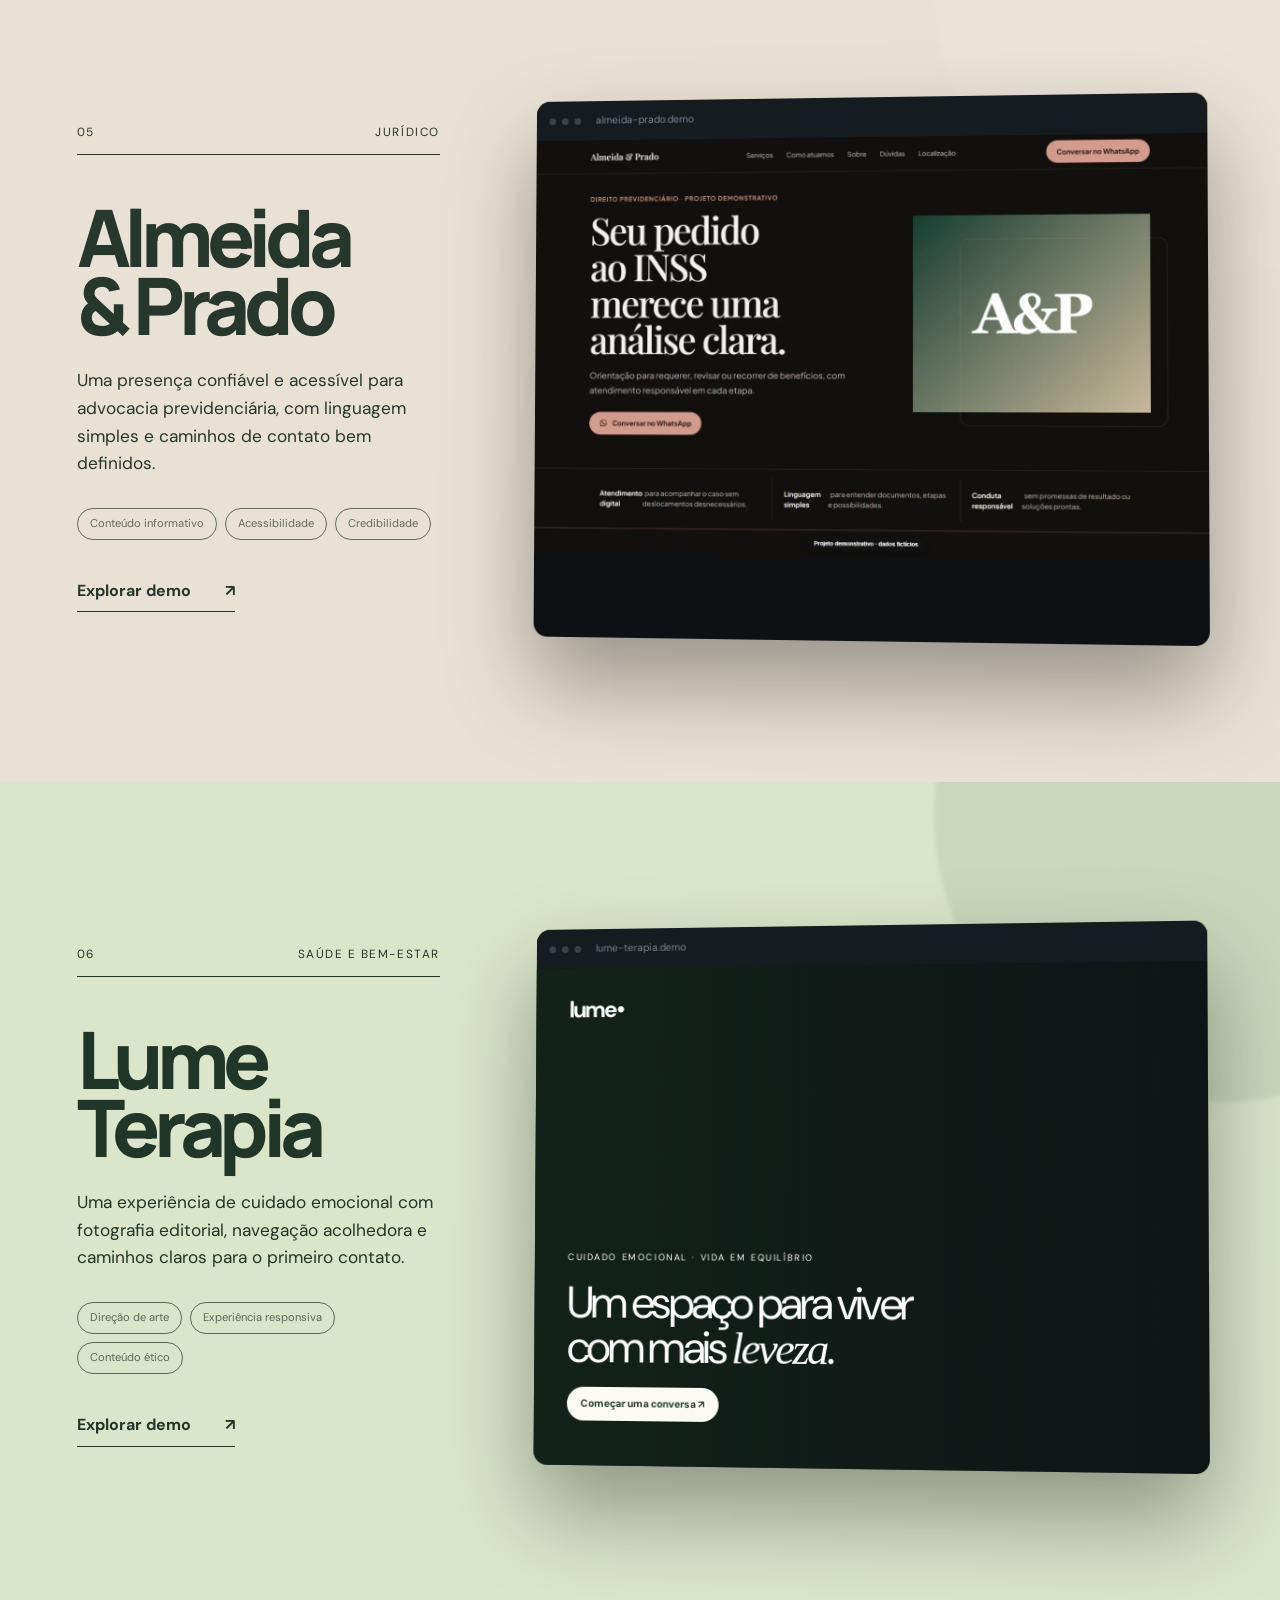
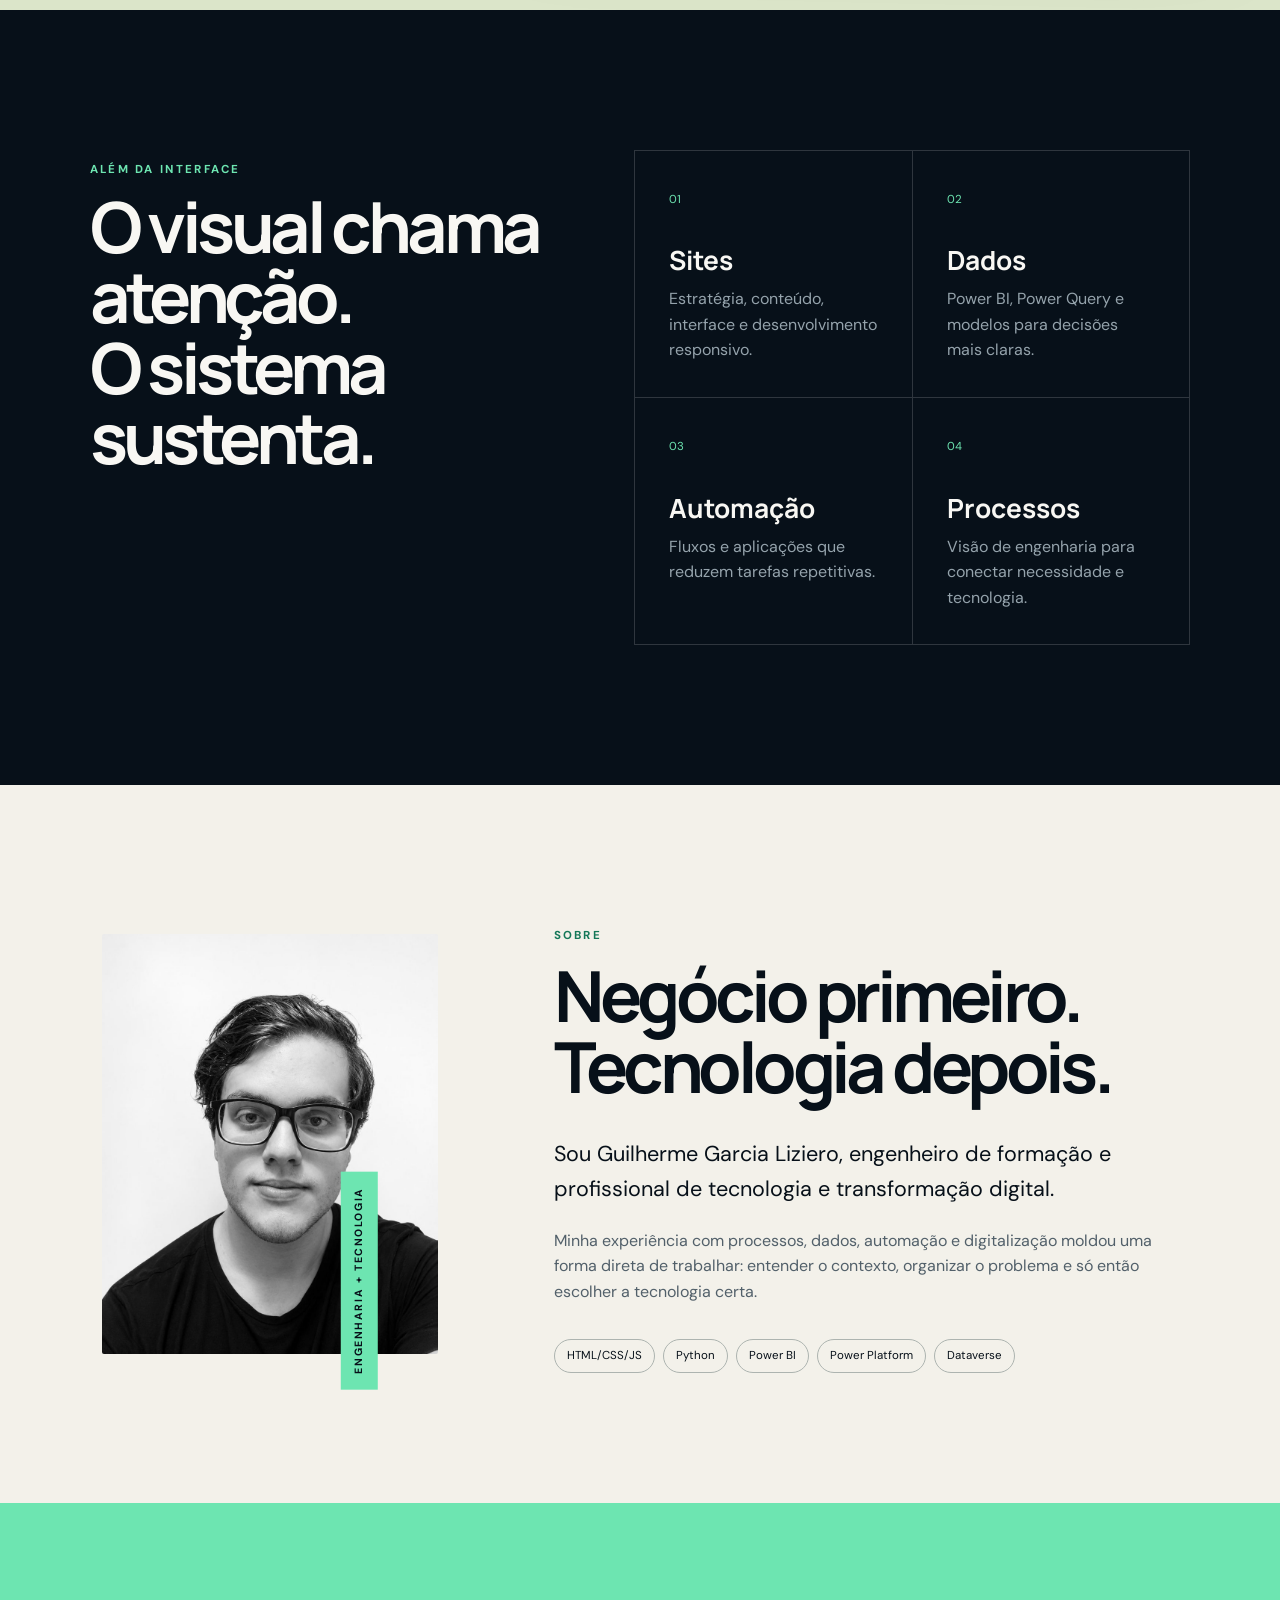
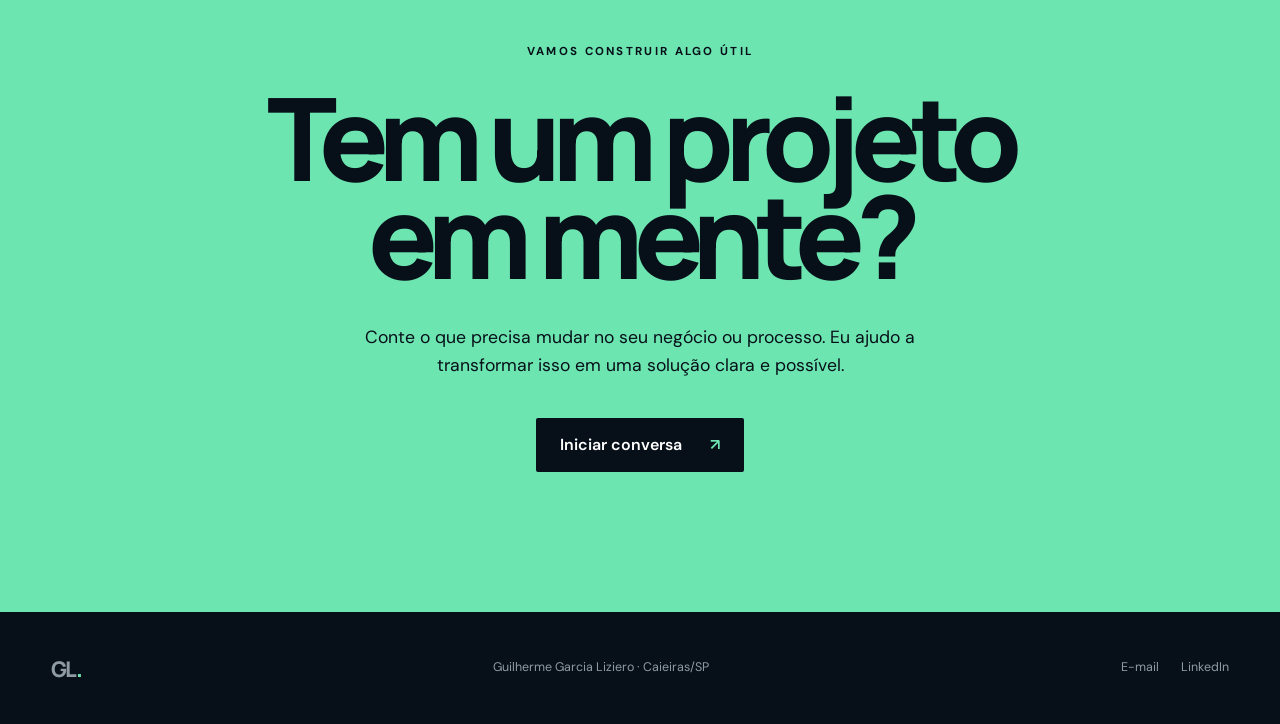
==== commit 0f719c0e: "Prepara integração da demo Lume Terapia" ====
--- a/index.html
+++ b/index.html
@@ -1,38 +1,39 @@
-<!doctype html>
-<html lang="pt-BR">
-<head>
-  <meta charset="utf-8"><meta name="viewport" content="width=device-width,initial-scale=1">
-  <title>Guilherme Liziero — Sites, automação e dados</title>
-  <meta name="description" content="Portfólio de Guilherme Liziero: experiências digitais que unem design, negócio, automação e dados."><meta name="theme-color" content="#071019">
-  <link rel="icon" type="image/svg+xml" href="data:image/svg+xml,%3Csvg xmlns='http://www.w3.org/2000/svg' viewBox='0 0 64 64'%3E%3Crect width='64' height='64' rx='16' fill='%23071019'/%3E%3Cpath d='M42 22a15 15 0 1 0 0 20V32H31' fill='none' stroke='%236DE5B1' stroke-width='7' stroke-linecap='round'/%3E%3C/svg%3E">
-  <link rel="preconnect" href="https://fonts.googleapis.com"><link rel="preconnect" href="https://fonts.gstatic.com" crossorigin>
-  <link href="https://fonts.googleapis.com/css2?family=DM+Sans:wght@400;500;600&family=Manrope:wght@500;600;700;800&display=swap" rel="stylesheet"><link rel="stylesheet" href="style.css">
-  <style>
-    @media (max-height:850px) and (min-width:621px){
-      .hero{align-content:start;padding-top:120px;padding-bottom:54px}
-      .hero-copy{margin-top:0}
-      .hero-note{position:static;grid-column:1/-1;margin-top:48px}
-      .hero-index{display:none}
-    }
-  </style>
-</head>
-<body>
-  <a class="skip" href="#conteudo">Pular para o conteúdo</a>
-  <header class="topbar"><a class="brand" href="#inicio" aria-label="Página inicial">GL<span>.</span></a><nav class="nav" aria-label="Navegação principal"><a href="#trabalhos">Projetos</a><a href="#sobre">Sobre</a><a href="#contato">Contato</a></nav><a class="top-cta" href="https://wa.me/5511975745618?text=Ol%C3%A1%2C%20Guilherme!%20Vi%20seu%20portf%C3%B3lio%20e%20quero%20conversar%20sobre%20um%20projeto." target="_blank" rel="noopener">Vamos conversar <span>↗</span></a></header>
-  <main id="conteudo">
-    <section class="hero" id="inicio"><div class="hero-orbit" aria-hidden="true"><i></i><i></i><i></i></div><div class="hero-copy"><p class="eyebrow">DESIGN · DESENVOLVIMENTO · AUTOMAÇÃO</p><h1>Eu transformo negócios e processos em experiências digitais <em>claras.</em></h1><p class="hero-lead">Sites com personalidade, dados que orientam e automações que liberam tempo. Cada solução começa no problema real — não na ferramenta.</p><div class="hero-actions"><a class="button primary" href="#trabalhos">Explorar projetos <span>↓</span></a><a class="button ghost" href="https://www.linkedin.com/in/guilherme-garcia-liziero/" target="_blank" rel="noopener">LinkedIn ↗</a></div></div><div class="hero-note"><span class="availability"><i></i> Disponível para novos projetos</span><p>Caieiras · São Paulo · Brasil</p></div><div class="hero-index" aria-label="Áreas de atuação"><span>01 Web</span><span>02 Dados</span><span>03 Automação</span></div></section>
-    <section class="intro" id="trabalhos"><p class="kicker">PROJETOS SELECIONADOS</p><h2>Cinco nichos.<br>Cinco linguagens visuais.</h2><p>As demos abaixo preservam a direção criativa de cada projeto e usam marcas, contatos e dados totalmente fictícios.</p></section>
-
-    <section class="project-band industrial" data-project><div class="project-copy"><div class="project-meta"><span>01</span><span>Indústria B2B</span></div><h2>Forge<br>Industrial</h2><p>Catálogo técnico com presença forte, leitura rápida e jornada comercial objetiva para um fabricante de equipamentos industriais.</p><ul><li>Arquitetura de informação</li><li>Website institucional</li><li>Conversão B2B</li></ul><a class="project-link" href="projetos/forge-industrial/index.html">Explorar demo <span>↗</span></a></div><a class="project-stage" href="projetos/forge-industrial/index.html" aria-label="Abrir demo Forge Industrial"><div class="browser"><div class="browser-bar"><i></i><i></i><i></i><span>forge-industrial.demo</span></div><img src="preview-assets/forge-industrial.webp" alt="Prévia do projeto Forge Industrial" width="1440" height="900" decoding="async"></div></a></section>
-    <section class="project-band gastronomy" data-project><div class="project-copy"><div class="project-meta"><span>02</span><span>Gastronomia</span></div><h2>Casa<br>Amora</h2><p>Uma experiência editorial e acolhedora para um bistrô autoral, com menu, atmosfera e reservas conduzidos sem perder leveza.</p><ul><li>Direção de arte</li><li>Experiência mobile</li><li>Jornada de reserva</li></ul><a class="project-link" href="projetos/casa-amora/index.html">Explorar demo <span>↗</span></a></div><a class="project-stage" href="projetos/casa-amora/index.html" aria-label="Abrir demo Casa Amora"><div class="browser"><div class="browser-bar"><i></i><i></i><i></i><span>casa-amora.demo</span></div><img src="preview-assets/casa-amora.webp" alt="Prévia do projeto Casa Amora" width="1440" height="900" decoding="async"></div></a></section>
-    <section class="project-band beauty" data-project><div class="project-copy"><div class="project-meta"><span>03</span><span>Estética &amp; bem-estar</span></div><h2>Ateliê<br>Serena</h2><p>Elegância silenciosa e informação responsável para apresentar protocolos de cuidado sem exageros ou promessas irreais.</p><ul><li>Posicionamento premium</li><li>Copy ética</li><li>Landing page</li></ul><a class="project-link" href="projetos/atelie-serena/index.html">Explorar demo <span>↗</span></a></div><a class="project-stage" href="projetos/atelie-serena/index.html" aria-label="Abrir demo Ateliê Serena"><div class="browser"><div class="browser-bar"><i></i><i></i><i></i><span>atelie-serena.demo</span></div><img src="preview-assets/atelie-serena.webp" alt="Prévia do projeto Ateliê Serena" width="1440" height="900" decoding="async"></div></a></section>
-    <section class="project-band fitness" data-project><div class="project-copy"><div class="project-meta"><span>04</span><span>Fitness</span></div><h2>Pulso<br>Fit</h2><p>Ritmo, contraste e chamadas diretas para uma academia de bairro transformar curiosidade em aula experimental.</p><ul><li>Identidade energética</li><li>Planos e aulas</li><li>Captação de leads</li></ul><a class="project-link" href="projetos/pulso-fit/index.html">Explorar demo <span>↗</span></a></div><a class="project-stage" href="projetos/pulso-fit/index.html" aria-label="Abrir demo Pulso Fit"><div class="browser"><div class="browser-bar"><i></i><i></i><i></i><span>pulso-fit.demo</span></div><img src="preview-assets/pulso-fit.webp" alt="Prévia do projeto Pulso Fit" width="1440" height="900" decoding="async"></div></a></section>
-    <section class="project-band legal" data-project><div class="project-copy"><div class="project-meta"><span>05</span><span>Jurídico</span></div><h2>Almeida<br>&amp; Prado</h2><p>Uma presença confiável e acessível para advocacia previdenciária, com linguagem simples e caminhos de contato bem definidos.</p><ul><li>Conteúdo informativo</li><li>Acessibilidade</li><li>Credibilidade</li></ul><a class="project-link" href="projetos/almeida-prado/index.html">Explorar demo <span>↗</span></a></div><a class="project-stage" href="projetos/almeida-prado/index.html" aria-label="Abrir demo Almeida &amp; Prado"><div class="browser"><div class="browser-bar"><i></i><i></i><i></i><span>almeida-prado.demo</span></div><img src="preview-assets/almeida-prado.webp" alt="Prévia do projeto Almeida &amp; Prado" width="1440" height="900" decoding="async"></div></a></section>
-
-    <section class="capabilities"><div><p class="kicker">ALÉM DA INTERFACE</p><h2>O visual chama atenção.<br>O sistema sustenta.</h2></div><div class="cap-grid"><article><span>01</span><h3>Sites</h3><p>Estratégia, conteúdo, interface e desenvolvimento responsivo.</p></article><article><span>02</span><h3>Dados</h3><p>Power BI, Power Query e modelos para decisões mais claras.</p></article><article><span>03</span><h3>Automação</h3><p>Fluxos e aplicações que reduzem tarefas repetitivas.</p></article><article><span>04</span><h3>Processos</h3><p>Visão de engenharia para conectar necessidade e tecnologia.</p></article></div></section>
-    <section class="about" id="sobre"><div class="portrait"><img src="guilherme.jpg" alt="Guilherme Garcia Liziero" loading="lazy"><span>ENGENHARIA + TECNOLOGIA</span></div><div class="about-copy"><p class="kicker">SOBRE</p><h2>Negócio primeiro.<br>Tecnologia depois.</h2><p class="about-lead">Sou Guilherme Garcia Liziero, engenheiro de formação e profissional de tecnologia e transformação digital.</p><p>Minha experiência com processos, dados, automação e digitalização moldou uma forma direta de trabalhar: entender o contexto, organizar o problema e só então escolher a tecnologia certa.</p><div class="tool-row"><span>HTML/CSS/JS</span><span>Python</span><span>Power BI</span><span>Power Platform</span><span>Dataverse</span></div></div></section>
-    <section class="contact" id="contato"><p class="kicker">VAMOS CONSTRUIR ALGO ÚTIL</p><h2>Tem um projeto<br>em mente?</h2><p>Conte o que precisa mudar no seu negócio ou processo. Eu ajudo a transformar isso em uma solução clara e possível.</p><a class="button contact-button" href="https://wa.me/5511975745618?text=Ol%C3%A1%2C%20Guilherme!%20Vi%20seu%20portf%C3%B3lio%20e%20quero%20conversar%20sobre%20um%20projeto." target="_blank" rel="noopener">Iniciar conversa <span>↗</span></a></section>
-  </main>
-  <footer><a class="brand" href="#inicio">GL<span>.</span></a><p>Guilherme Garcia Liziero · Caieiras/SP</p><div><a href="mailto:guilherme.g.liziero@gmail.com">E-mail</a><a href="https://www.linkedin.com/in/guilherme-garcia-liziero/" target="_blank" rel="noopener">LinkedIn</a></div></footer><script src="script.js"></script>
-</body>
-</html>
+<!doctype html>
+<html lang="pt-BR">
+<head>
+  <meta charset="utf-8"><meta name="viewport" content="width=device-width,initial-scale=1">
+  <title>Guilherme Liziero — Sites, automação e dados</title>
+  <meta name="description" content="Portfólio de Guilherme Liziero: experiências digitais que unem design, negócio, automação e dados."><meta name="theme-color" content="#071019">
+  <link rel="icon" type="image/svg+xml" href="data:image/svg+xml,%3Csvg xmlns='http://www.w3.org/2000/svg' viewBox='0 0 64 64'%3E%3Crect width='64' height='64' rx='16' fill='%23071019'/%3E%3Cpath d='M42 22a15 15 0 1 0 0 20V32H31' fill='none' stroke='%236DE5B1' stroke-width='7' stroke-linecap='round'/%3E%3C/svg%3E">
+  <link rel="preconnect" href="https://fonts.googleapis.com"><link rel="preconnect" href="https://fonts.gstatic.com" crossorigin>
+  <link href="https://fonts.googleapis.com/css2?family=DM+Sans:wght@400;500;600&family=Manrope:wght@500;600;700;800&display=swap" rel="stylesheet"><link rel="stylesheet" href="style.css">
+  <style>
+    @media (max-height:850px) and (min-width:621px){
+      .hero{align-content:start;padding-top:120px;padding-bottom:54px}
+      .hero-copy{margin-top:0}
+      .hero-note{position:static;grid-column:1/-1;margin-top:48px}
+      .hero-index{display:none}
+    }
+  </style>
+</head>
+<body>
+  <a class="skip" href="#conteudo">Pular para o conteúdo</a>
+  <header class="topbar"><a class="brand" href="#inicio" aria-label="Página inicial">GL<span>.</span></a><nav class="nav" aria-label="Navegação principal"><a href="#trabalhos">Projetos</a><a href="#sobre">Sobre</a><a href="#contato">Contato</a></nav><a class="top-cta" href="https://wa.me/5511975745618?text=Ol%C3%A1%2C%20Guilherme!%20Vi%20seu%20portf%C3%B3lio%20e%20quero%20conversar%20sobre%20um%20projeto." target="_blank" rel="noopener">Vamos conversar <span>↗</span></a></header>
+  <main id="conteudo">
+    <section class="hero" id="inicio"><div class="hero-orbit" aria-hidden="true"><i></i><i></i><i></i></div><div class="hero-copy"><p class="eyebrow">DESIGN · DESENVOLVIMENTO · AUTOMAÇÃO</p><h1>Eu transformo negócios e processos em experiências digitais <em>claras.</em></h1><p class="hero-lead">Sites com personalidade, dados que orientam e automações que liberam tempo. Cada solução começa no problema real — não na ferramenta.</p><div class="hero-actions"><a class="button primary" href="#trabalhos">Explorar projetos <span>↓</span></a><a class="button ghost" href="https://www.linkedin.com/in/guilherme-garcia-liziero/" target="_blank" rel="noopener">LinkedIn ↗</a></div></div><div class="hero-note"><span class="availability"><i></i> Disponível para novos projetos</span><p>Caieiras · São Paulo · Brasil</p></div><div class="hero-index" aria-label="Áreas de atuação"><span>01 Web</span><span>02 Dados</span><span>03 Automação</span></div></section>
+    <section class="intro" id="trabalhos"><p class="kicker">PROJETOS SELECIONADOS</p><h2>Seis nichos.<br>Seis linguagens visuais.</h2><p>As demos abaixo preservam a direção criativa de cada projeto e usam marcas, contatos e dados totalmente fictícios.</p></section>
+
+    <section class="project-band industrial" data-project><div class="project-copy"><div class="project-meta"><span>01</span><span>Indústria B2B</span></div><h2>Forge<br>Industrial</h2><p>Catálogo técnico com presença forte, leitura rápida e jornada comercial objetiva para um fabricante de equipamentos industriais.</p><ul><li>Arquitetura de informação</li><li>Website institucional</li><li>Conversão B2B</li></ul><a class="project-link" href="projetos/forge-industrial/index.html">Explorar demo <span>↗</span></a></div><a class="project-stage" href="projetos/forge-industrial/index.html" aria-label="Abrir demo Forge Industrial"><div class="browser"><div class="browser-bar"><i></i><i></i><i></i><span>forge-industrial.demo</span></div><img src="preview-assets/forge-industrial.webp" alt="Prévia do projeto Forge Industrial" width="1440" height="900" decoding="async"></div></a></section>
+    <section class="project-band gastronomy" data-project><div class="project-copy"><div class="project-meta"><span>02</span><span>Gastronomia</span></div><h2>Casa<br>Amora</h2><p>Uma experiência editorial e acolhedora para um bistrô autoral, com menu, atmosfera e reservas conduzidos sem perder leveza.</p><ul><li>Direção de arte</li><li>Experiência mobile</li><li>Jornada de reserva</li></ul><a class="project-link" href="projetos/casa-amora/index.html">Explorar demo <span>↗</span></a></div><a class="project-stage" href="projetos/casa-amora/index.html" aria-label="Abrir demo Casa Amora"><div class="browser"><div class="browser-bar"><i></i><i></i><i></i><span>casa-amora.demo</span></div><img src="preview-assets/casa-amora.webp" alt="Prévia do projeto Casa Amora" width="1440" height="900" decoding="async"></div></a></section>
+    <section class="project-band beauty" data-project><div class="project-copy"><div class="project-meta"><span>03</span><span>Estética &amp; bem-estar</span></div><h2>Ateliê<br>Serena</h2><p>Elegância silenciosa e informação responsável para apresentar protocolos de cuidado sem exageros ou promessas irreais.</p><ul><li>Posicionamento premium</li><li>Copy ética</li><li>Landing page</li></ul><a class="project-link" href="projetos/atelie-serena/index.html">Explorar demo <span>↗</span></a></div><a class="project-stage" href="projetos/atelie-serena/index.html" aria-label="Abrir demo Ateliê Serena"><div class="browser"><div class="browser-bar"><i></i><i></i><i></i><span>atelie-serena.demo</span></div><img src="preview-assets/atelie-serena.webp" alt="Prévia do projeto Ateliê Serena" width="1440" height="900" decoding="async"></div></a></section>
+    <section class="project-band fitness" data-project><div class="project-copy"><div class="project-meta"><span>04</span><span>Fitness</span></div><h2>Pulso<br>Fit</h2><p>Ritmo, contraste e chamadas diretas para uma academia de bairro transformar curiosidade em aula experimental.</p><ul><li>Identidade energética</li><li>Planos e aulas</li><li>Captação de leads</li></ul><a class="project-link" href="projetos/pulso-fit/index.html">Explorar demo <span>↗</span></a></div><a class="project-stage" href="projetos/pulso-fit/index.html" aria-label="Abrir demo Pulso Fit"><div class="browser"><div class="browser-bar"><i></i><i></i><i></i><span>pulso-fit.demo</span></div><img src="preview-assets/pulso-fit.webp" alt="Prévia do projeto Pulso Fit" width="1440" height="900" decoding="async"></div></a></section>
+    <section class="project-band legal" data-project><div class="project-copy"><div class="project-meta"><span>05</span><span>Jurídico</span></div><h2>Almeida<br>&amp; Prado</h2><p>Uma presença confiável e acessível para advocacia previdenciária, com linguagem simples e caminhos de contato bem definidos.</p><ul><li>Conteúdo informativo</li><li>Acessibilidade</li><li>Credibilidade</li></ul><a class="project-link" href="projetos/almeida-prado/index.html">Explorar demo <span>↗</span></a></div><a class="project-stage" href="projetos/almeida-prado/index.html" aria-label="Abrir demo Almeida &amp; Prado"><div class="browser"><div class="browser-bar"><i></i><i></i><i></i><span>almeida-prado.demo</span></div><img src="preview-assets/almeida-prado.webp" alt="Prévia do projeto Almeida &amp; Prado" width="1440" height="900" decoding="async"></div></a></section>
+    <section class="project-band therapy" data-project><div class="project-copy"><div class="project-meta"><span>06</span><span>Saúde e bem-estar</span></div><h2>Lume<br>Terapia</h2><p>Uma experiência de cuidado emocional com fotografia editorial, navegação acolhedora e caminhos claros para o primeiro contato.</p><ul><li>Direção de arte</li><li>Experiência responsiva</li><li>Conteúdo ético</li></ul><a class="project-link" href="projetos/lume-terapia/index.html">Explorar demo <span>↗</span></a></div><a class="project-stage" href="projetos/lume-terapia/index.html" aria-label="Abrir demo Lume Terapia"><div class="browser"><div class="browser-bar"><i></i><i></i><i></i><span>lume-terapia.demo</span></div><div class="lume-preview" role="img" aria-label="Prévia do projeto Lume Terapia com fotografia e título sobrepostos"><span class="lume-preview__logo">lume•</span><div><small>CUIDADO EMOCIONAL · VIDA EM EQUILÍBRIO</small><strong>Um espaço para viver com mais <em>leveza.</em></strong><span class="lume-preview__button">Começar uma conversa ↗</span></div></div></div></a></section>
+
+    <section class="capabilities"><div><p class="kicker">ALÉM DA INTERFACE</p><h2>O visual chama atenção.<br>O sistema sustenta.</h2></div><div class="cap-grid"><article><span>01</span><h3>Sites</h3><p>Estratégia, conteúdo, interface e desenvolvimento responsivo.</p></article><article><span>02</span><h3>Dados</h3><p>Power BI, Power Query e modelos para decisões mais claras.</p></article><article><span>03</span><h3>Automação</h3><p>Fluxos e aplicações que reduzem tarefas repetitivas.</p></article><article><span>04</span><h3>Processos</h3><p>Visão de engenharia para conectar necessidade e tecnologia.</p></article></div></section>
+    <section class="about" id="sobre"><div class="portrait"><img src="guilherme.jpg" alt="Guilherme Garcia Liziero" loading="lazy"><span>ENGENHARIA + TECNOLOGIA</span></div><div class="about-copy"><p class="kicker">SOBRE</p><h2>Negócio primeiro.<br>Tecnologia depois.</h2><p class="about-lead">Sou Guilherme Garcia Liziero, engenheiro de formação e profissional de tecnologia e transformação digital.</p><p>Minha experiência com processos, dados, automação e digitalização moldou uma forma direta de trabalhar: entender o contexto, organizar o problema e só então escolher a tecnologia certa.</p><div class="tool-row"><span>HTML/CSS/JS</span><span>Python</span><span>Power BI</span><span>Power Platform</span><span>Dataverse</span></div></div></section>
+    <section class="contact" id="contato"><p class="kicker">VAMOS CONSTRUIR ALGO ÚTIL</p><h2>Tem um projeto<br>em mente?</h2><p>Conte o que precisa mudar no seu negócio ou processo. Eu ajudo a transformar isso em uma solução clara e possível.</p><a class="button contact-button" href="https://wa.me/5511975745618?text=Ol%C3%A1%2C%20Guilherme!%20Vi%20seu%20portf%C3%B3lio%20e%20quero%20conversar%20sobre%20um%20projeto." target="_blank" rel="noopener">Iniciar conversa <span>↗</span></a></section>
+  </main>
+  <footer><a class="brand" href="#inicio">GL<span>.</span></a><p>Guilherme Garcia Liziero · Caieiras/SP</p><div><a href="mailto:guilherme.g.liziero@gmail.com">E-mail</a><a href="https://www.linkedin.com/in/guilherme-garcia-liziero/" target="_blank" rel="noopener">LinkedIn</a></div></footer><script src="script.js"></script>
+</body>
+</html>
--- a/style.css
+++ b/style.css
@@ -3,3 +3,8 @@
 /* Static project previews avoid loading five complete sites while scrolling. */
 .browser img{display:block;width:100%;height:auto;aspect-ratio:16/10;object-fit:cover;object-position:top}
 @media(max-width:900px){.topbar{backdrop-filter:none;background:rgba(7,16,25,.96)}.hero-orbit{animation-duration:45s}.browser{box-shadow:0 24px 52px rgba(0,0,0,.28)}}
+.therapy{background:#dbe5c9;color:#203629}.therapy:before{background:rgba(65,103,63,.1)}
+.lume-preview{height:calc(100% - 40px);position:relative;display:flex;flex-direction:column;justify-content:space-between;padding:24px 34px 45px;color:#fff;background:linear-gradient(90deg,rgba(18,38,26,.8),rgba(18,38,26,.12)),url('projetos/lume-terapia/img/hero.webp') center/cover no-repeat}
+.lume-preview__logo{font-size:1.45rem;font-weight:700;letter-spacing:-.08em}.lume-preview>div{max-width:390px;display:grid;justify-items:start;gap:16px}.lume-preview small{font-size:.58rem;letter-spacing:.17em}.lume-preview strong{font-size:clamp(2rem,3.5vw,3.8rem);line-height:1.01;font-weight:400;letter-spacing:-.06em}.lume-preview strong em{font-family:Georgia,serif;font-weight:400}.lume-preview__button{padding:9px 14px;border-radius:99px;background:#fbfaf3;color:#203629;font-size:.64rem;font-weight:700}
+@media(max-width:900px){.lume-preview{padding:20px 25px 28px}.lume-preview strong{font-size:clamp(2rem,6vw,3rem)}}
+@media(max-width:620px){.lume-preview{height:calc(100% - 26px);padding:10px 14px 15px}.lume-preview__logo{font-size:.9rem}.lume-preview>div{gap:6px}.lume-preview small{font-size:.35rem}.lume-preview strong{font-size:clamp(1.1rem,5vw,2rem)}.lume-preview__button{font-size:.4rem;padding:5px 8px}}
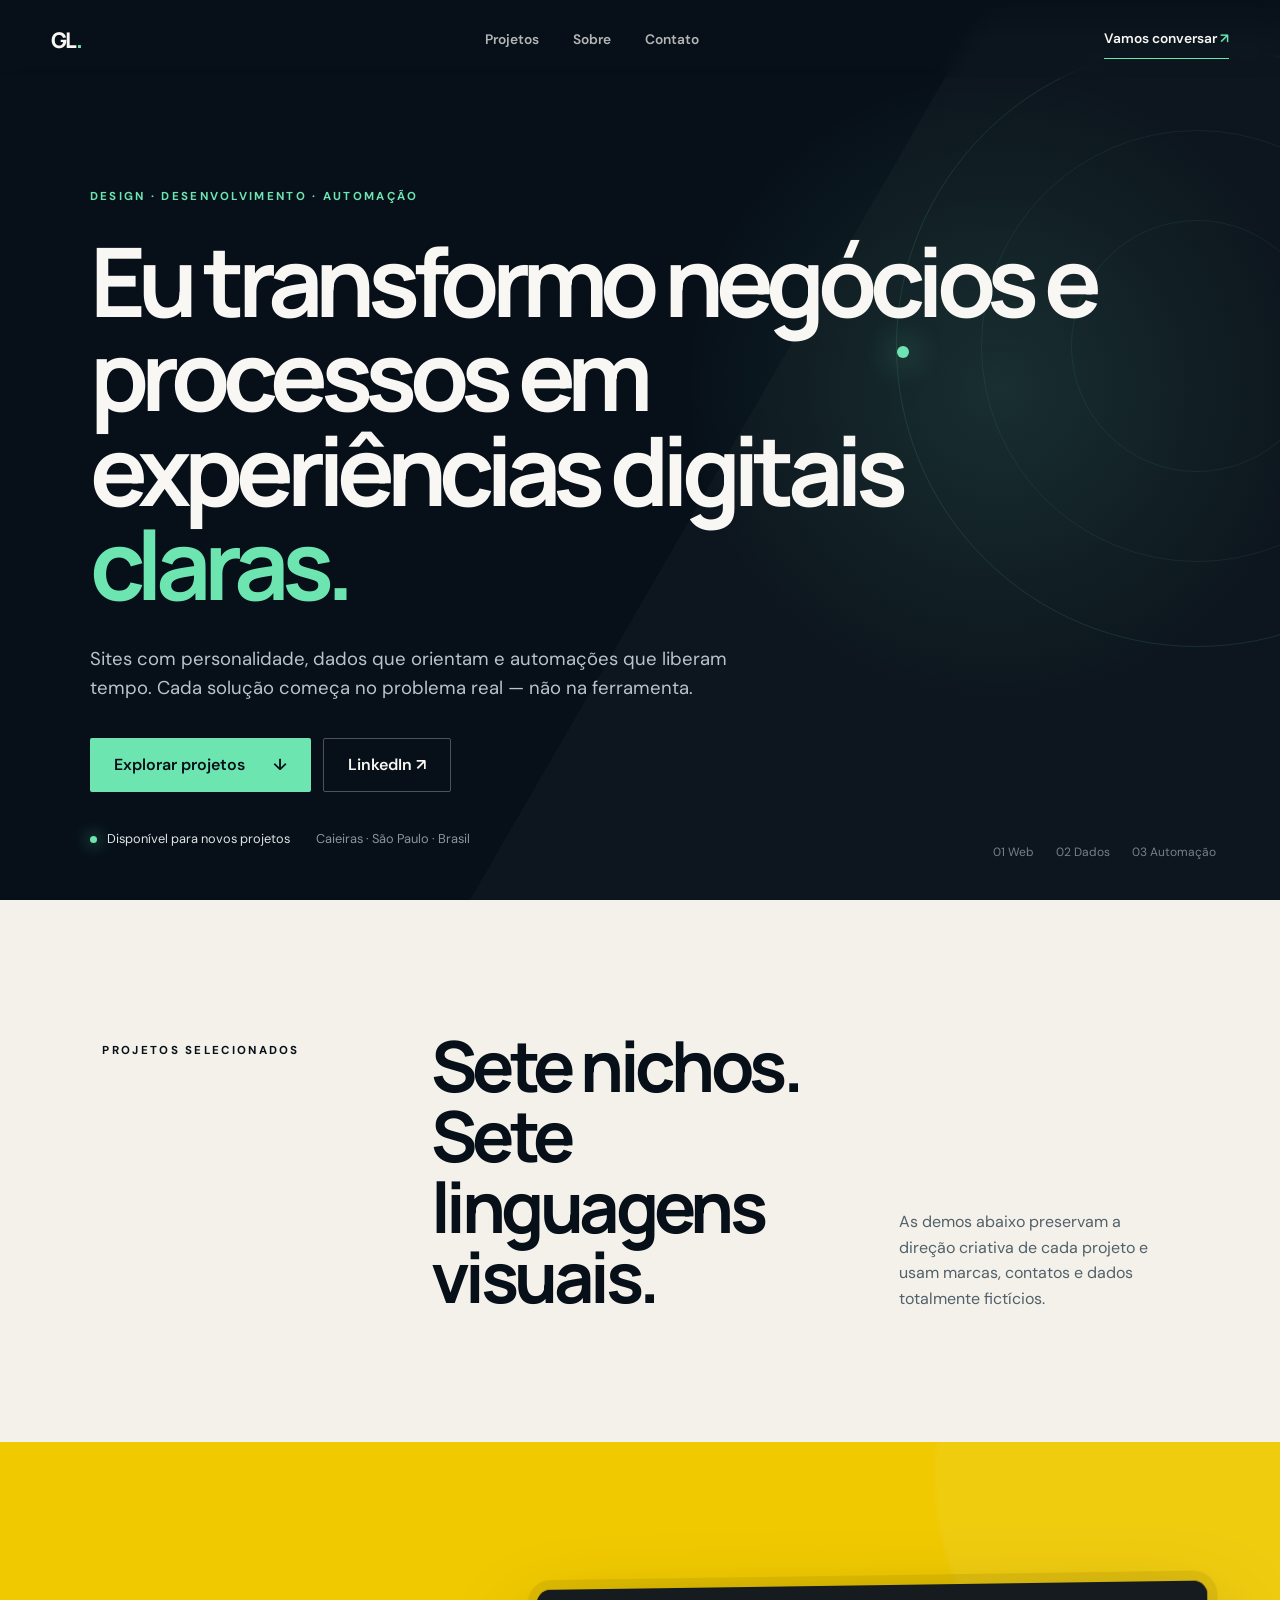
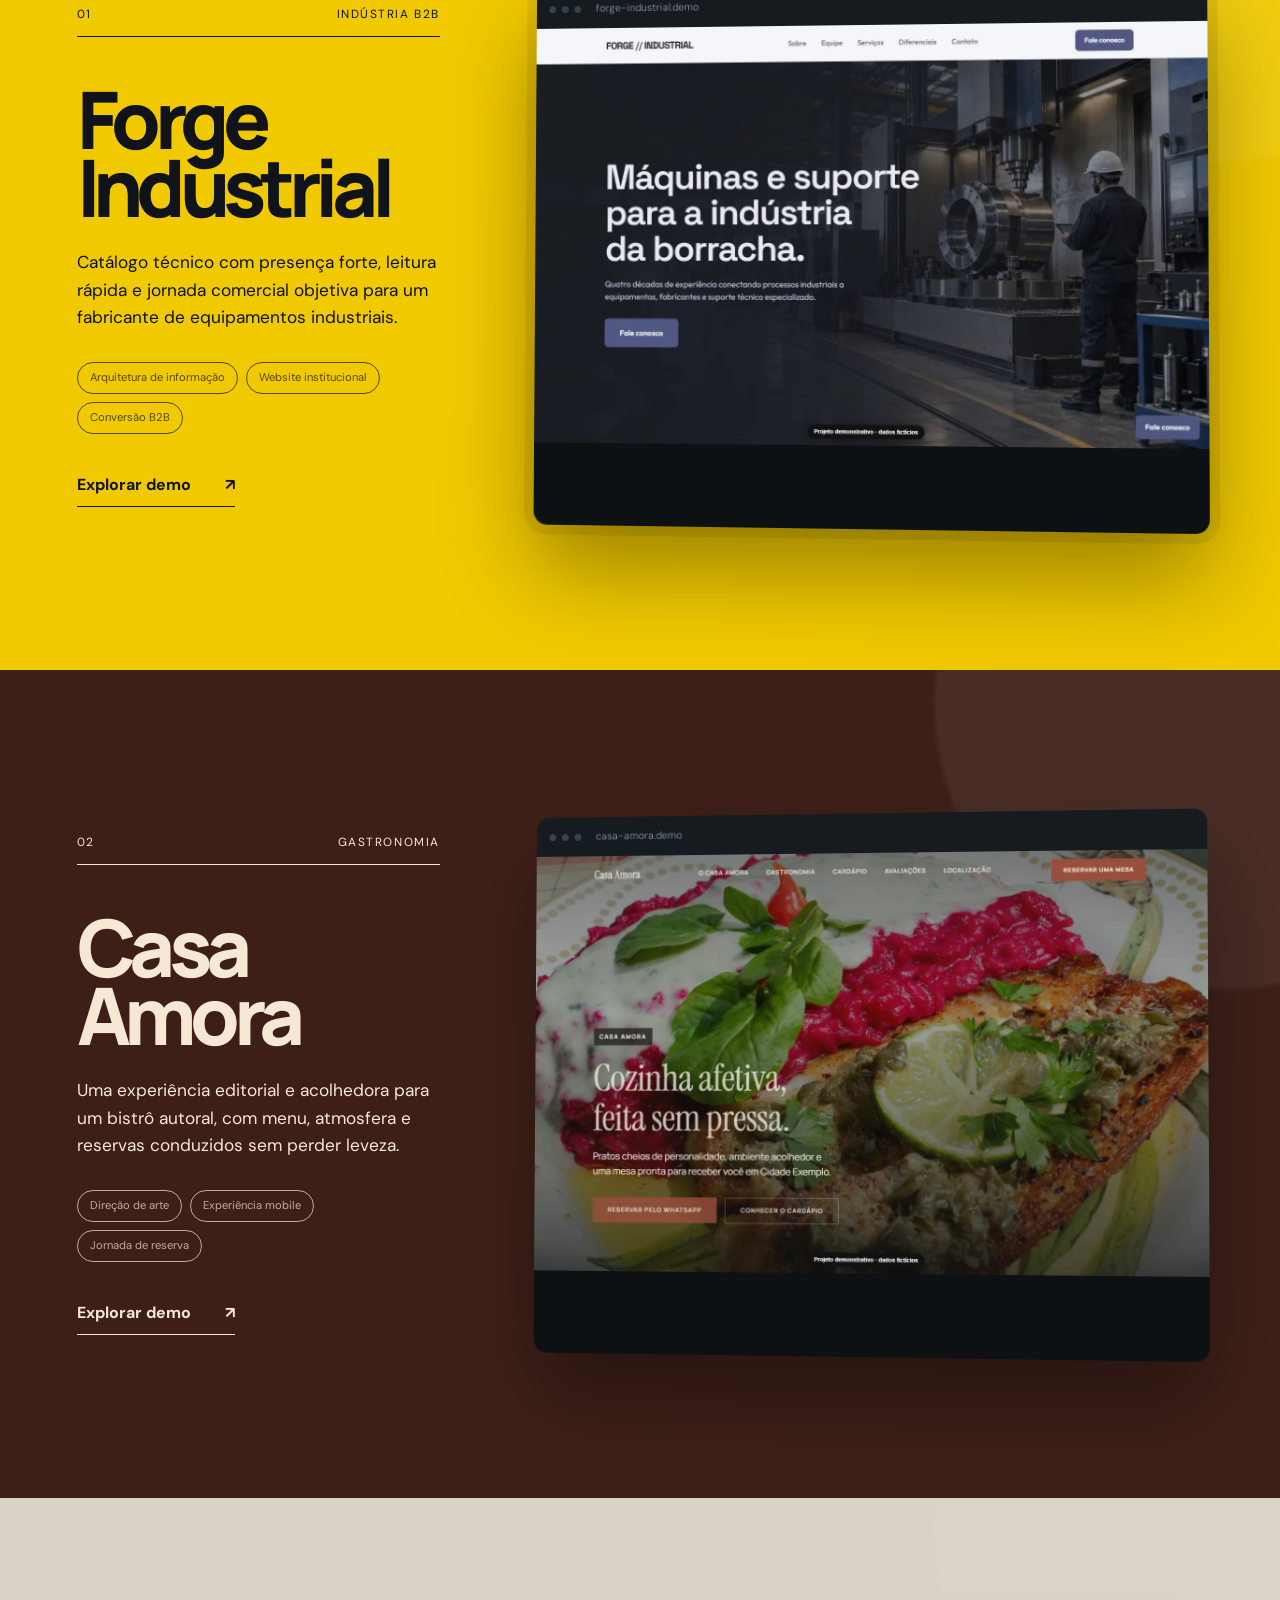
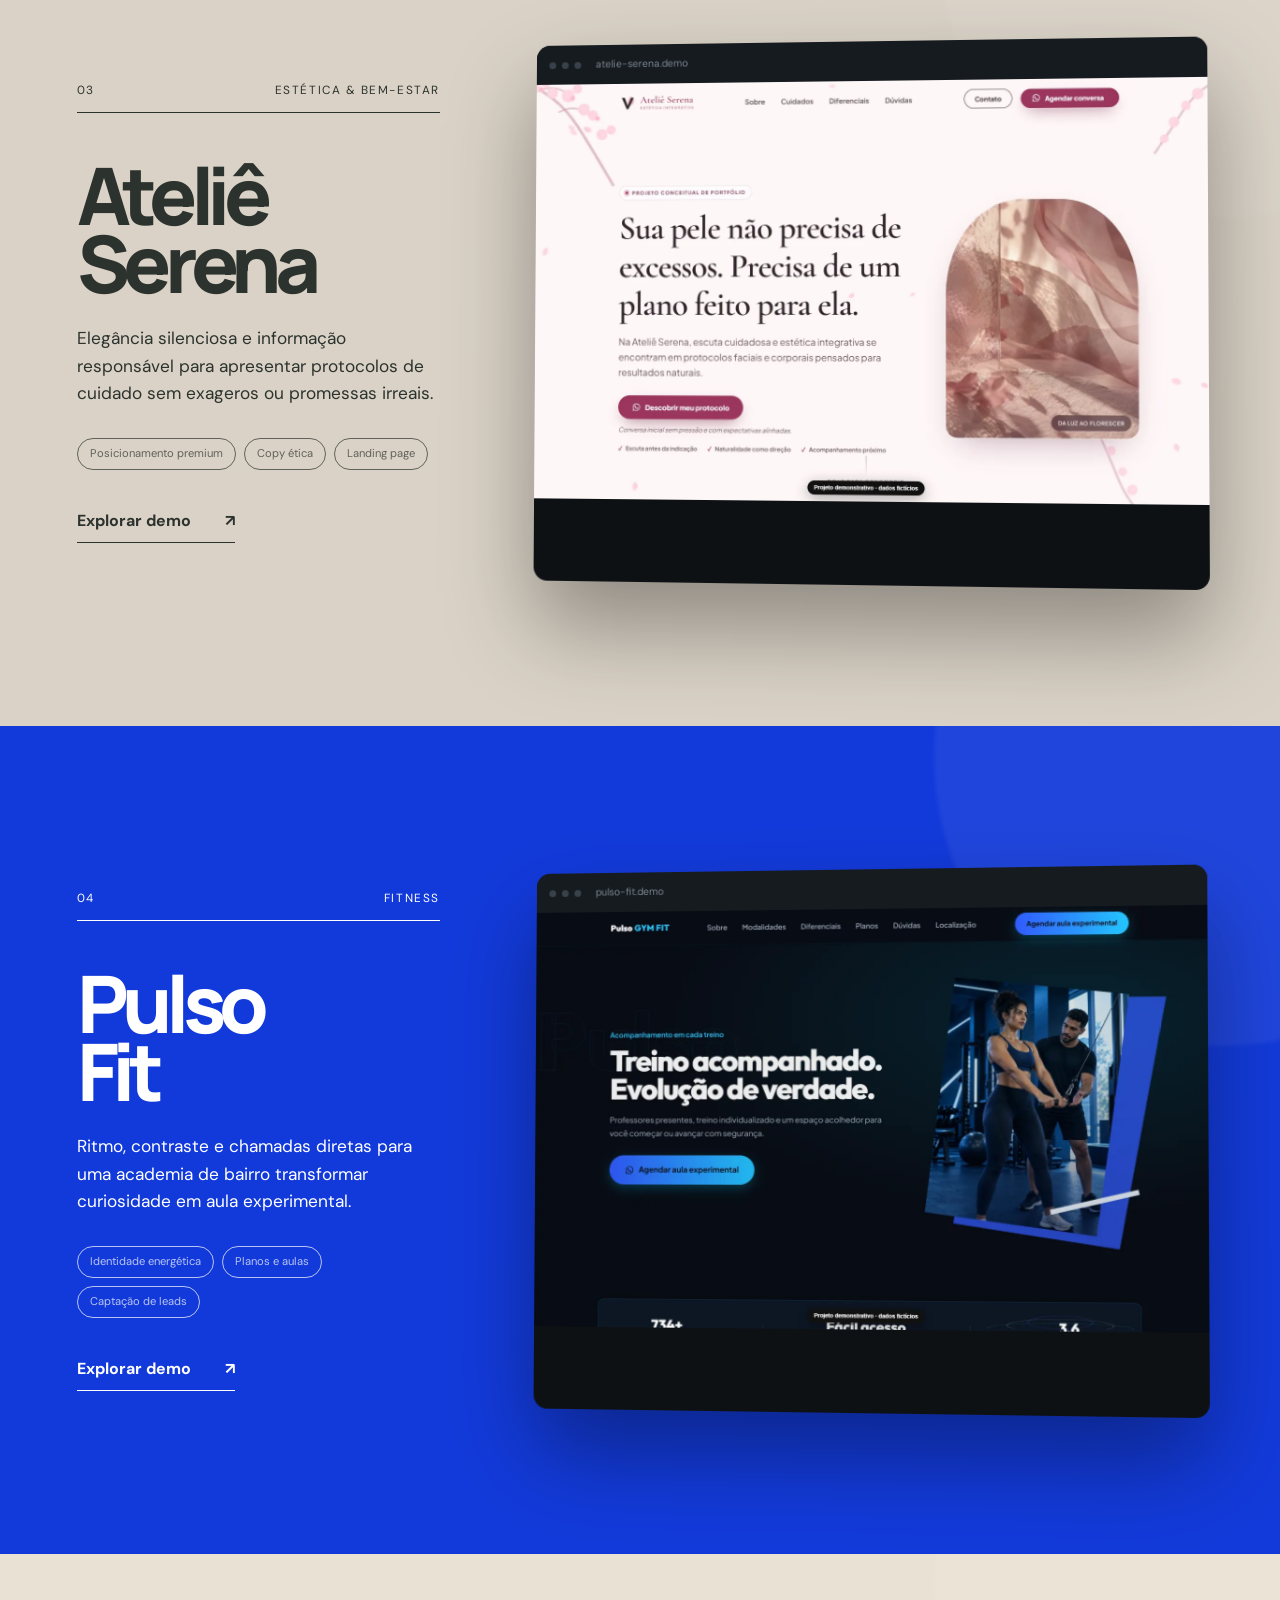
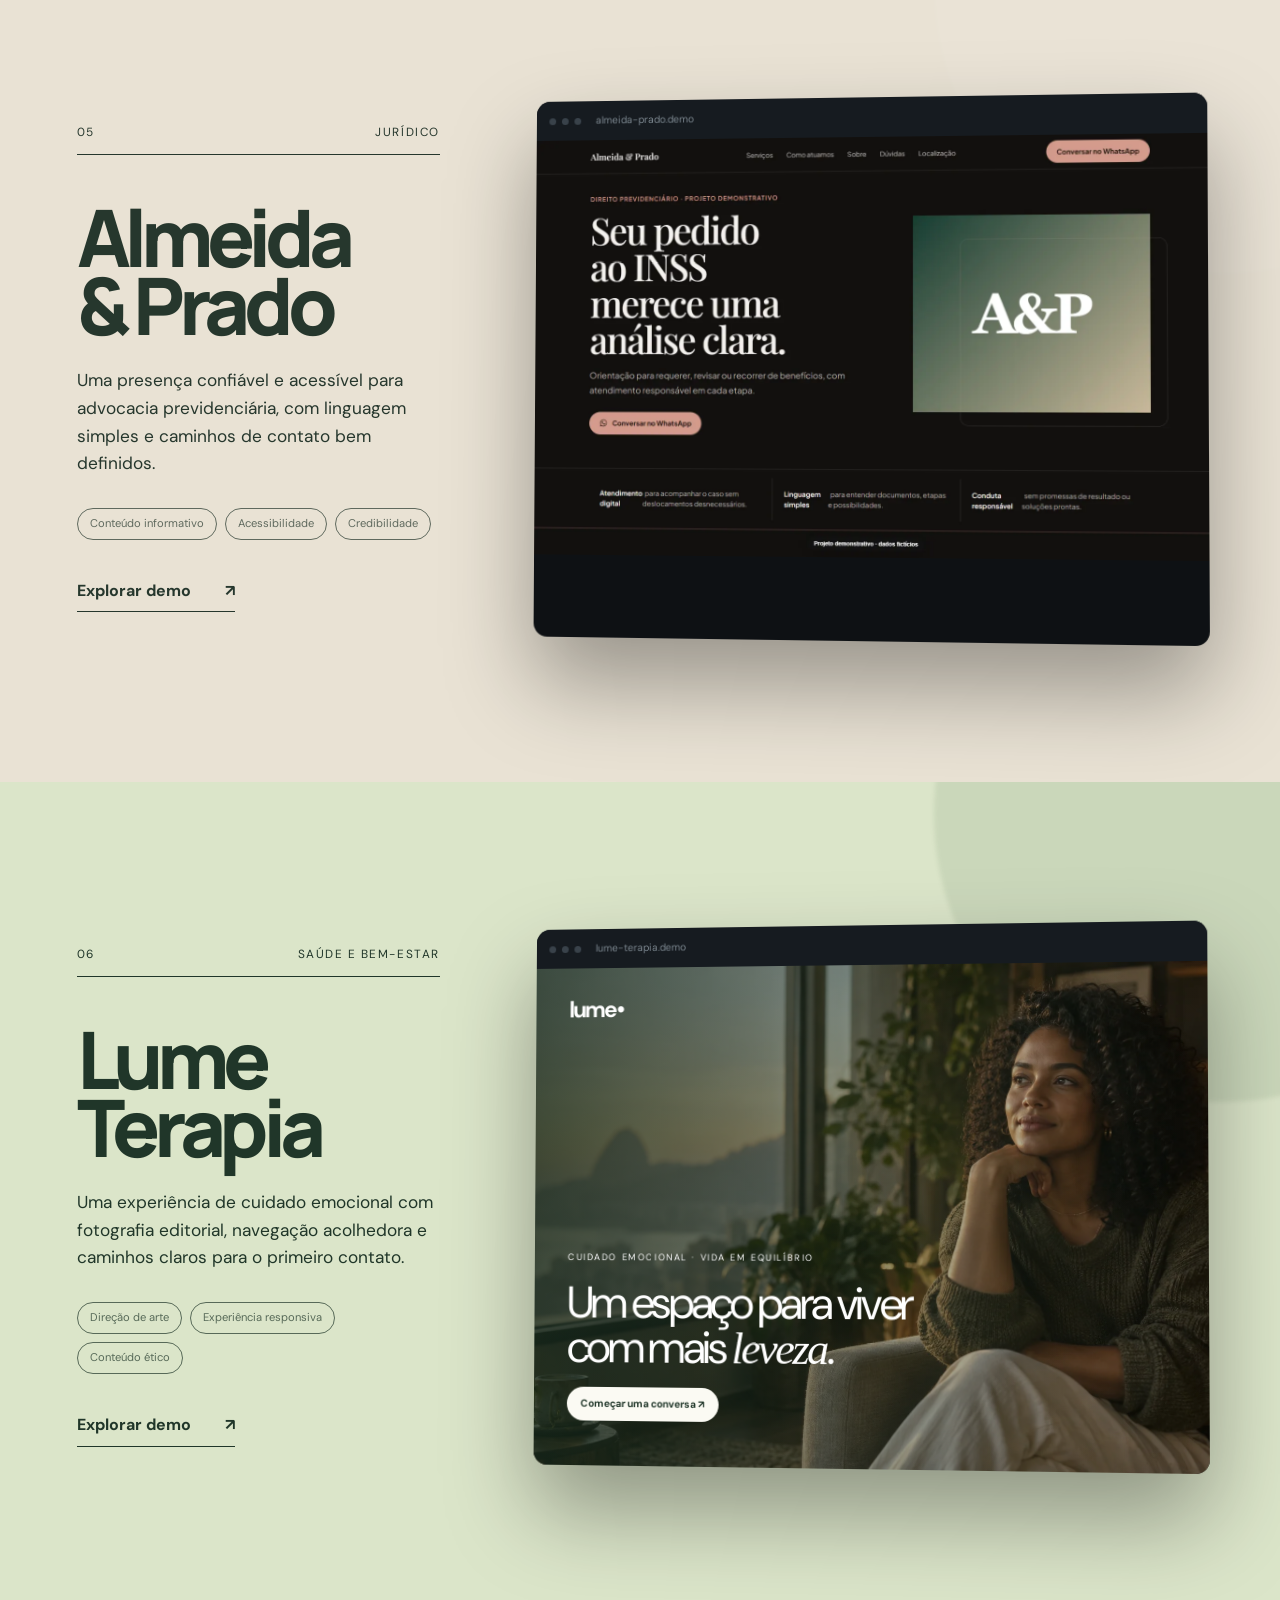
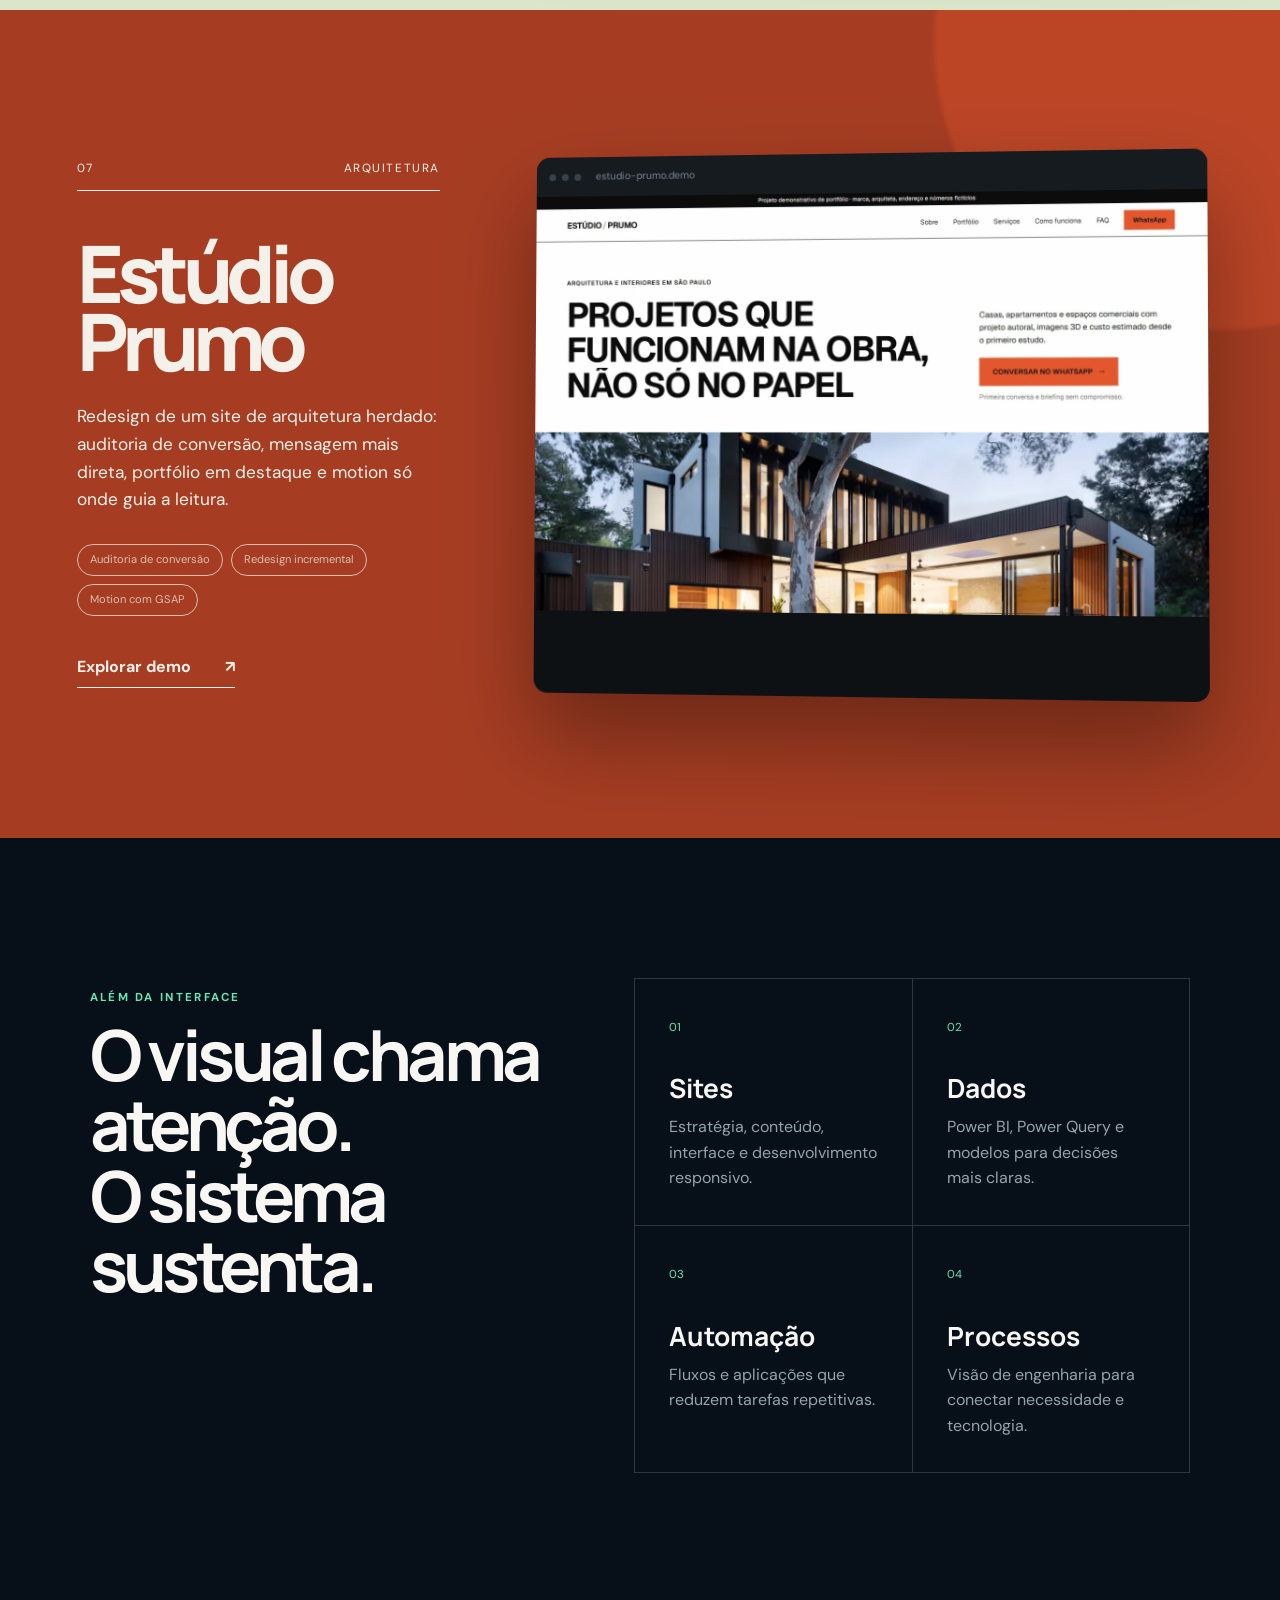
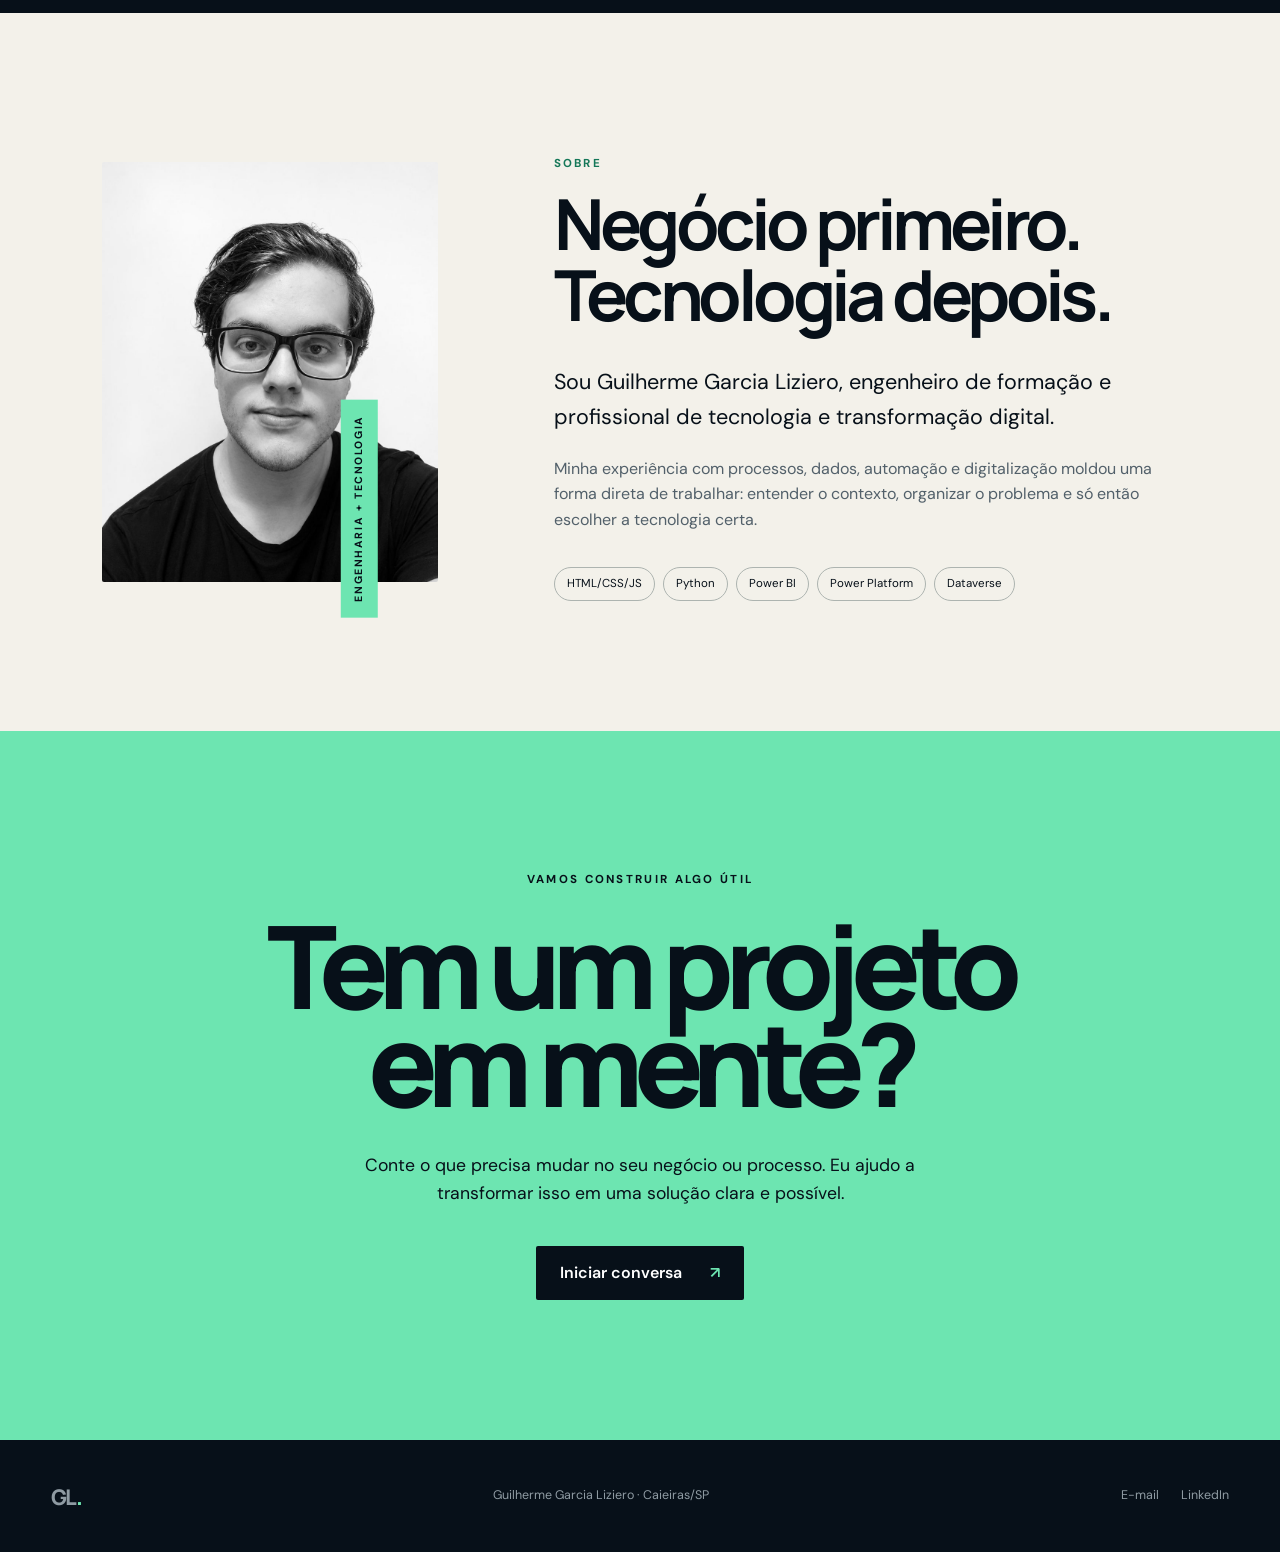
==== commit e7c2e824: "Adiciona demo Estúdio Prumo (arquitetura) Nova demo 07 no portfólio: redesign de um site de arquitet" ====
--- a/index.html
+++ b/index.html
@@ -21,7 +21,7 @@
   <header class="topbar"><a class="brand" href="#inicio" aria-label="Página inicial">GL<span>.</span></a><nav class="nav" aria-label="Navegação principal"><a href="#trabalhos">Projetos</a><a href="#sobre">Sobre</a><a href="#contato">Contato</a></nav><a class="top-cta" href="https://wa.me/5511975745618?text=Ol%C3%A1%2C%20Guilherme!%20Vi%20seu%20portf%C3%B3lio%20e%20quero%20conversar%20sobre%20um%20projeto." target="_blank" rel="noopener">Vamos conversar <span>↗</span></a></header>
   <main id="conteudo">
     <section class="hero" id="inicio"><div class="hero-orbit" aria-hidden="true"><i></i><i></i><i></i></div><div class="hero-copy"><p class="eyebrow">DESIGN · DESENVOLVIMENTO · AUTOMAÇÃO</p><h1>Eu transformo negócios e processos em experiências digitais <em>claras.</em></h1><p class="hero-lead">Sites com personalidade, dados que orientam e automações que liberam tempo. Cada solução começa no problema real — não na ferramenta.</p><div class="hero-actions"><a class="button primary" href="#trabalhos">Explorar projetos <span>↓</span></a><a class="button ghost" href="https://www.linkedin.com/in/guilherme-garcia-liziero/" target="_blank" rel="noopener">LinkedIn ↗</a></div></div><div class="hero-note"><span class="availability"><i></i> Disponível para novos projetos</span><p>Caieiras · São Paulo · Brasil</p></div><div class="hero-index" aria-label="Áreas de atuação"><span>01 Web</span><span>02 Dados</span><span>03 Automação</span></div></section>
-    <section class="intro" id="trabalhos"><p class="kicker">PROJETOS SELECIONADOS</p><h2>Seis nichos.<br>Seis linguagens visuais.</h2><p>As demos abaixo preservam a direção criativa de cada projeto e usam marcas, contatos e dados totalmente fictícios.</p></section>
+    <section class="intro" id="trabalhos"><p class="kicker">PROJETOS SELECIONADOS</p><h2>Sete nichos.<br>Sete linguagens visuais.</h2><p>As demos abaixo preservam a direção criativa de cada projeto e usam marcas, contatos e dados totalmente fictícios.</p></section>
 
     <section class="project-band industrial" data-project><div class="project-copy"><div class="project-meta"><span>01</span><span>Indústria B2B</span></div><h2>Forge<br>Industrial</h2><p>Catálogo técnico com presença forte, leitura rápida e jornada comercial objetiva para um fabricante de equipamentos industriais.</p><ul><li>Arquitetura de informação</li><li>Website institucional</li><li>Conversão B2B</li></ul><a class="project-link" href="projetos/forge-industrial/index.html">Explorar demo <span>↗</span></a></div><a class="project-stage" href="projetos/forge-industrial/index.html" aria-label="Abrir demo Forge Industrial"><div class="browser"><div class="browser-bar"><i></i><i></i><i></i><span>forge-industrial.demo</span></div><img src="preview-assets/forge-industrial.webp" alt="Prévia do projeto Forge Industrial" width="1440" height="900" decoding="async"></div></a></section>
     <section class="project-band gastronomy" data-project><div class="project-copy"><div class="project-meta"><span>02</span><span>Gastronomia</span></div><h2>Casa<br>Amora</h2><p>Uma experiência editorial e acolhedora para um bistrô autoral, com menu, atmosfera e reservas conduzidos sem perder leveza.</p><ul><li>Direção de arte</li><li>Experiência mobile</li><li>Jornada de reserva</li></ul><a class="project-link" href="projetos/casa-amora/index.html">Explorar demo <span>↗</span></a></div><a class="project-stage" href="projetos/casa-amora/index.html" aria-label="Abrir demo Casa Amora"><div class="browser"><div class="browser-bar"><i></i><i></i><i></i><span>casa-amora.demo</span></div><img src="preview-assets/casa-amora.webp" alt="Prévia do projeto Casa Amora" width="1440" height="900" decoding="async"></div></a></section>
@@ -30,6 +30,7 @@
     <section class="project-band legal" data-project><div class="project-copy"><div class="project-meta"><span>05</span><span>Jurídico</span></div><h2>Almeida<br>&amp; Prado</h2><p>Uma presença confiável e acessível para advocacia previdenciária, com linguagem simples e caminhos de contato bem definidos.</p><ul><li>Conteúdo informativo</li><li>Acessibilidade</li><li>Credibilidade</li></ul><a class="project-link" href="projetos/almeida-prado/index.html">Explorar demo <span>↗</span></a></div><a class="project-stage" href="projetos/almeida-prado/index.html" aria-label="Abrir demo Almeida &amp; Prado"><div class="browser"><div class="browser-bar"><i></i><i></i><i></i><span>almeida-prado.demo</span></div><img src="preview-assets/almeida-prado.webp" alt="Prévia do projeto Almeida &amp; Prado" width="1440" height="900" decoding="async"></div></a></section>
     <section class="project-band therapy" data-project><div class="project-copy"><div class="project-meta"><span>06</span><span>Saúde e bem-estar</span></div><h2>Lume<br>Terapia</h2><p>Uma experiência de cuidado emocional com fotografia editorial, navegação acolhedora e caminhos claros para o primeiro contato.</p><ul><li>Direção de arte</li><li>Experiência responsiva</li><li>Conteúdo ético</li></ul><a class="project-link" href="projetos/lume-terapia/index.html">Explorar demo <span>↗</span></a></div><a class="project-stage" href="projetos/lume-terapia/index.html" aria-label="Abrir demo Lume Terapia"><div class="browser"><div class="browser-bar"><i></i><i></i><i></i><span>lume-terapia.demo</span></div><div class="lume-preview" role="img" aria-label="Prévia do projeto Lume Terapia com fotografia e título sobrepostos"><span class="lume-preview__logo">lume•</span><div><small>CUIDADO EMOCIONAL · VIDA EM EQUILÍBRIO</small><strong>Um espaço para viver com mais <em>leveza.</em></strong><span class="lume-preview__button">Começar uma conversa ↗</span></div></div></div></a></section>
 
+    <section class="project-band architecture" data-project><div class="project-copy"><div class="project-meta"><span>07</span><span>Arquitetura</span></div><h2>Estúdio<br>Prumo</h2><p>Redesign de um site de arquitetura herdado: auditoria de conversão, mensagem mais direta, portfólio em destaque e motion só onde guia a leitura.</p><ul><li>Auditoria de conversão</li><li>Redesign incremental</li><li>Motion com GSAP</li></ul><a class="project-link" href="projetos/estudio-prumo/index.html">Explorar demo <span>↗</span></a></div><a class="project-stage" href="projetos/estudio-prumo/index.html" aria-label="Abrir demo Estúdio Prumo"><div class="browser"><div class="browser-bar"><i></i><i></i><i></i><span>estudio-prumo.demo</span></div><img src="preview-assets/estudio-prumo.webp" alt="Prévia do projeto Estúdio Prumo" width="1440" height="900" loading="lazy" decoding="async"></div></a></section>
     <section class="capabilities"><div><p class="kicker">ALÉM DA INTERFACE</p><h2>O visual chama atenção.<br>O sistema sustenta.</h2></div><div class="cap-grid"><article><span>01</span><h3>Sites</h3><p>Estratégia, conteúdo, interface e desenvolvimento responsivo.</p></article><article><span>02</span><h3>Dados</h3><p>Power BI, Power Query e modelos para decisões mais claras.</p></article><article><span>03</span><h3>Automação</h3><p>Fluxos e aplicações que reduzem tarefas repetitivas.</p></article><article><span>04</span><h3>Processos</h3><p>Visão de engenharia para conectar necessidade e tecnologia.</p></article></div></section>
     <section class="about" id="sobre"><div class="portrait"><img src="guilherme.jpg" alt="Guilherme Garcia Liziero" loading="lazy"><span>ENGENHARIA + TECNOLOGIA</span></div><div class="about-copy"><p class="kicker">SOBRE</p><h2>Negócio primeiro.<br>Tecnologia depois.</h2><p class="about-lead">Sou Guilherme Garcia Liziero, engenheiro de formação e profissional de tecnologia e transformação digital.</p><p>Minha experiência com processos, dados, automação e digitalização moldou uma forma direta de trabalhar: entender o contexto, organizar o problema e só então escolher a tecnologia certa.</p><div class="tool-row"><span>HTML/CSS/JS</span><span>Python</span><span>Power BI</span><span>Power Platform</span><span>Dataverse</span></div></div></section>
     <section class="contact" id="contato"><p class="kicker">VAMOS CONSTRUIR ALGO ÚTIL</p><h2>Tem um projeto<br>em mente?</h2><p>Conte o que precisa mudar no seu negócio ou processo. Eu ajudo a transformar isso em uma solução clara e possível.</p><a class="button contact-button" href="https://wa.me/5511975745618?text=Ol%C3%A1%2C%20Guilherme!%20Vi%20seu%20portf%C3%B3lio%20e%20quero%20conversar%20sobre%20um%20projeto." target="_blank" rel="noopener">Iniciar conversa <span>↗</span></a></section>
--- a/style.css
+++ b/style.css
@@ -8,3 +8,4 @@
 .lume-preview__logo{font-size:1.45rem;font-weight:700;letter-spacing:-.08em}.lume-preview>div{max-width:390px;display:grid;justify-items:start;gap:16px}.lume-preview small{font-size:.58rem;letter-spacing:.17em}.lume-preview strong{font-size:clamp(2rem,3.5vw,3.8rem);line-height:1.01;font-weight:400;letter-spacing:-.06em}.lume-preview strong em{font-family:Georgia,serif;font-weight:400}.lume-preview__button{padding:9px 14px;border-radius:99px;background:#fbfaf3;color:#203629;font-size:.64rem;font-weight:700}
 @media(max-width:900px){.lume-preview{padding:20px 25px 28px}.lume-preview strong{font-size:clamp(2rem,6vw,3rem)}}
 @media(max-width:620px){.lume-preview{height:calc(100% - 26px);padding:10px 14px 15px}.lume-preview__logo{font-size:.9rem}.lume-preview>div{gap:6px}.lume-preview small{font-size:.35rem}.lume-preview strong{font-size:clamp(1.1rem,5vw,2rem)}.lume-preview__button{font-size:.4rem;padding:5px 8px}}
+.architecture{background:#a63d22;color:#f3f1ea}.architecture:before{background:rgba(228,87,46,.35)}
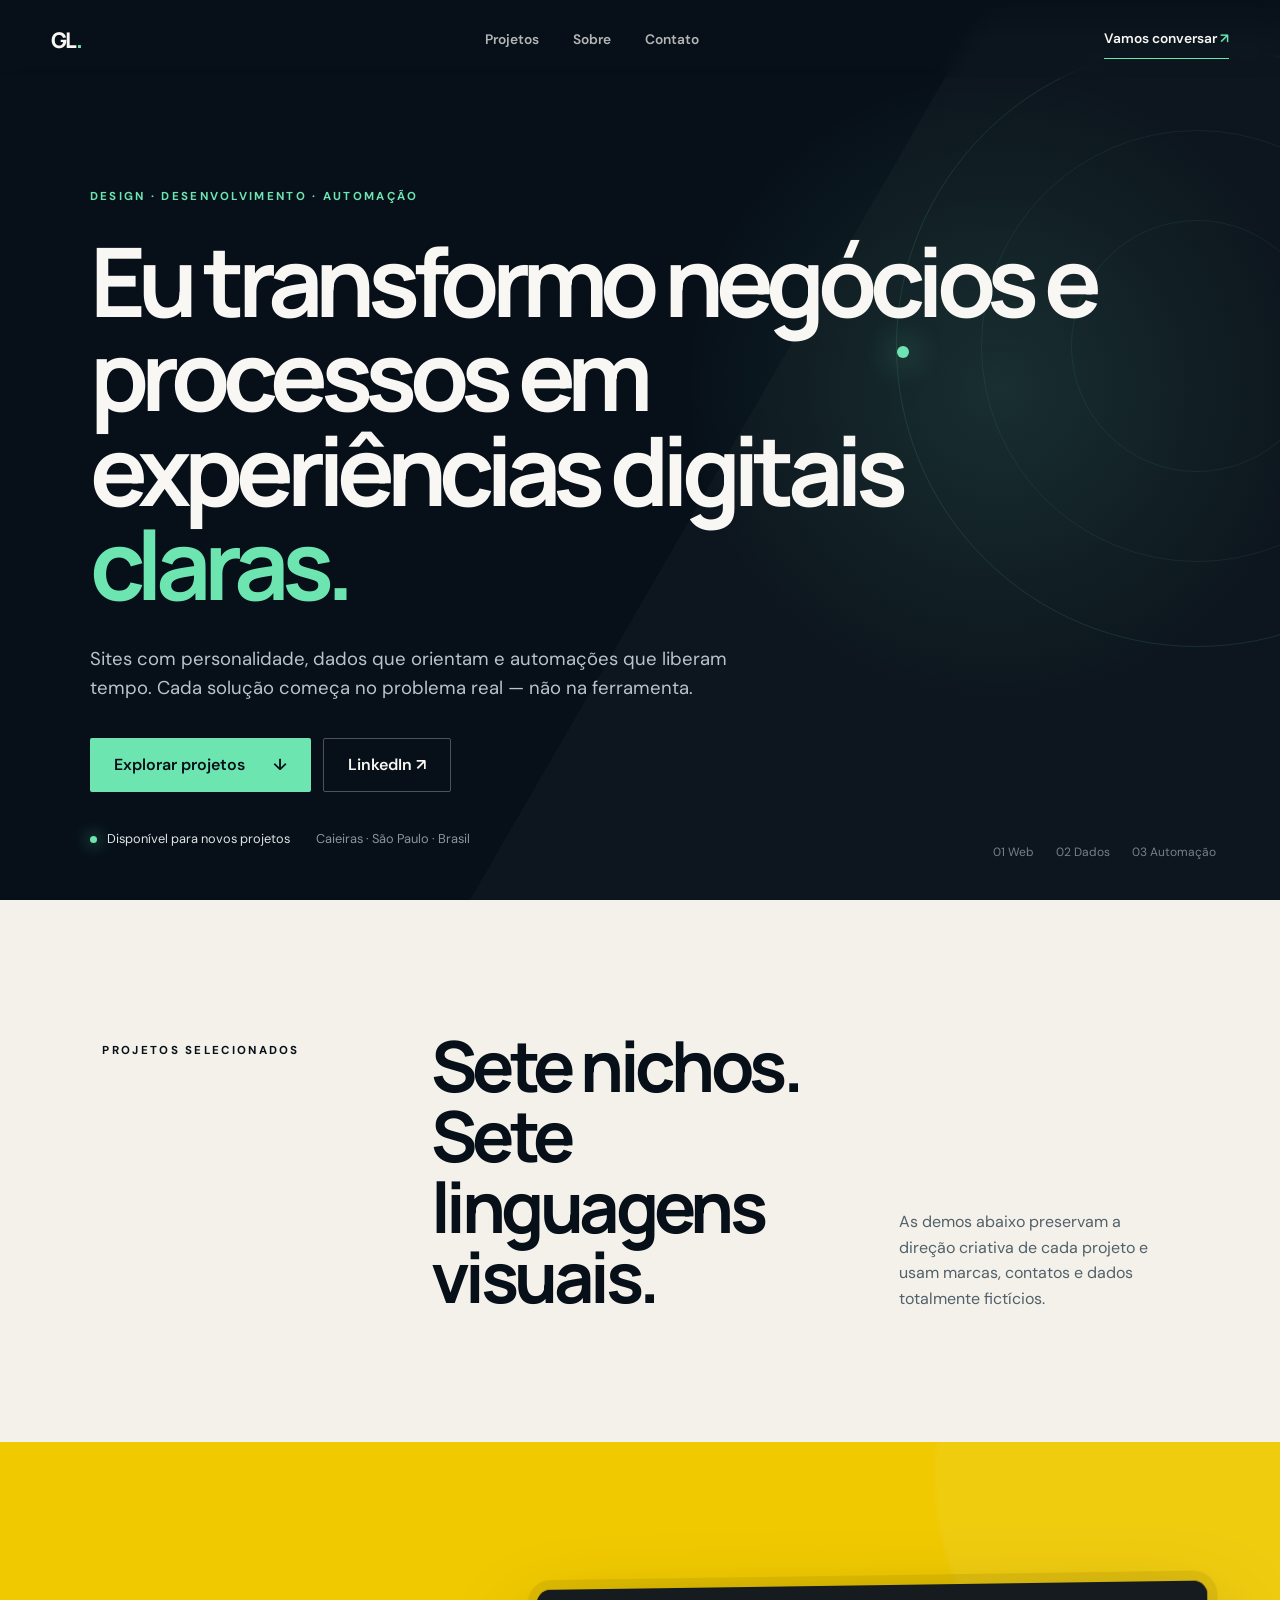
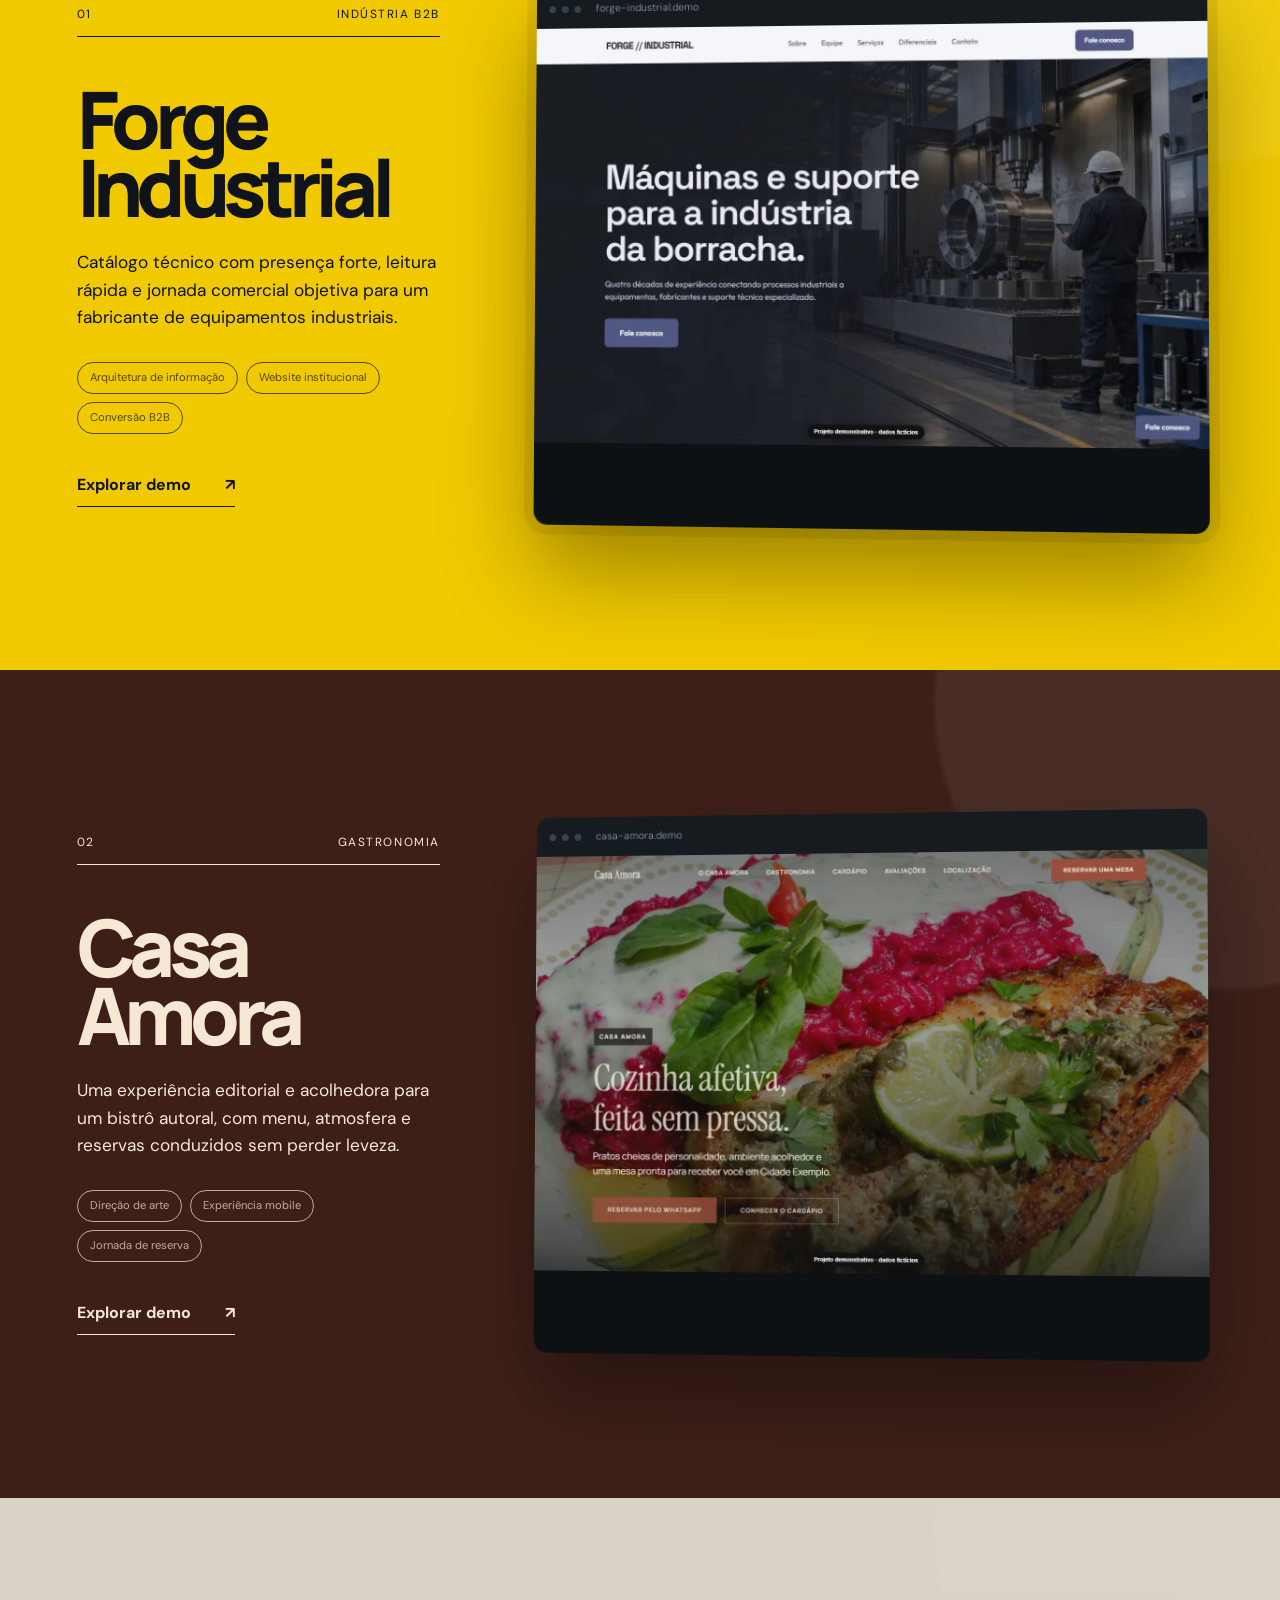
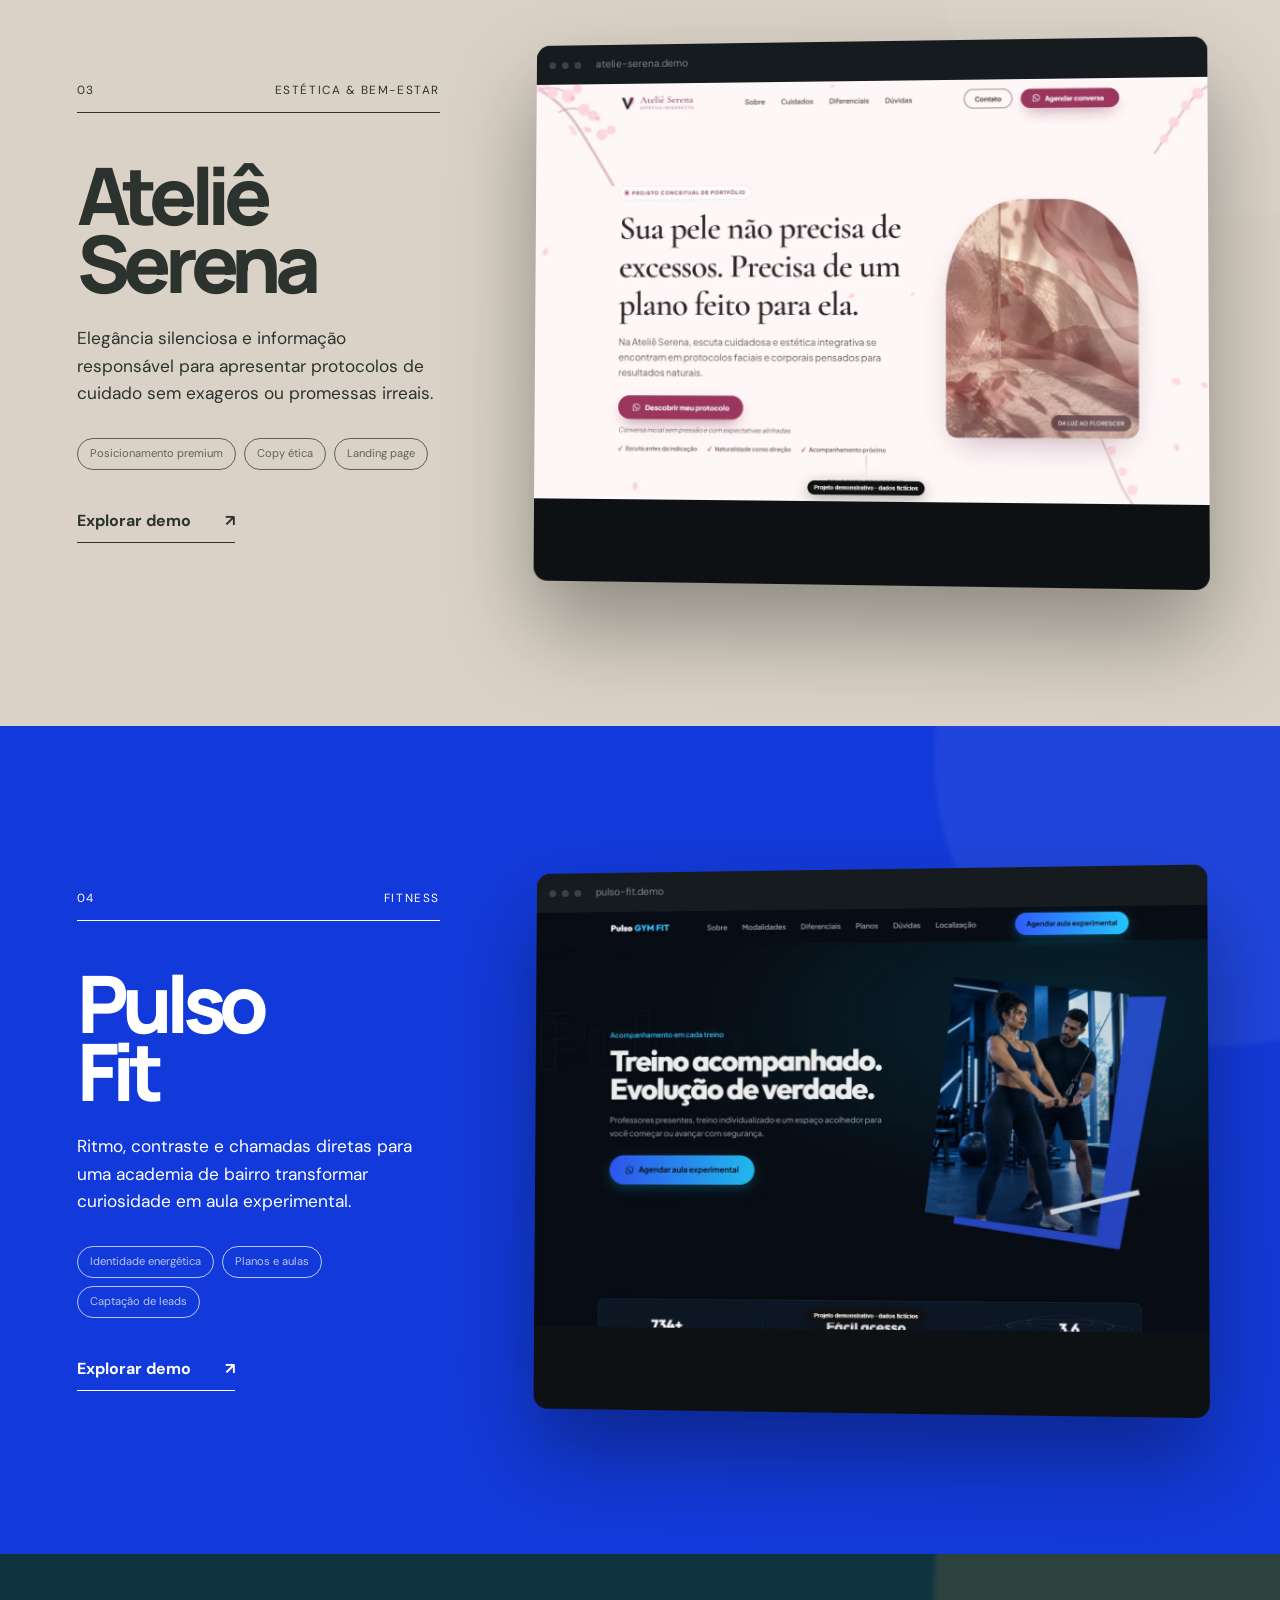
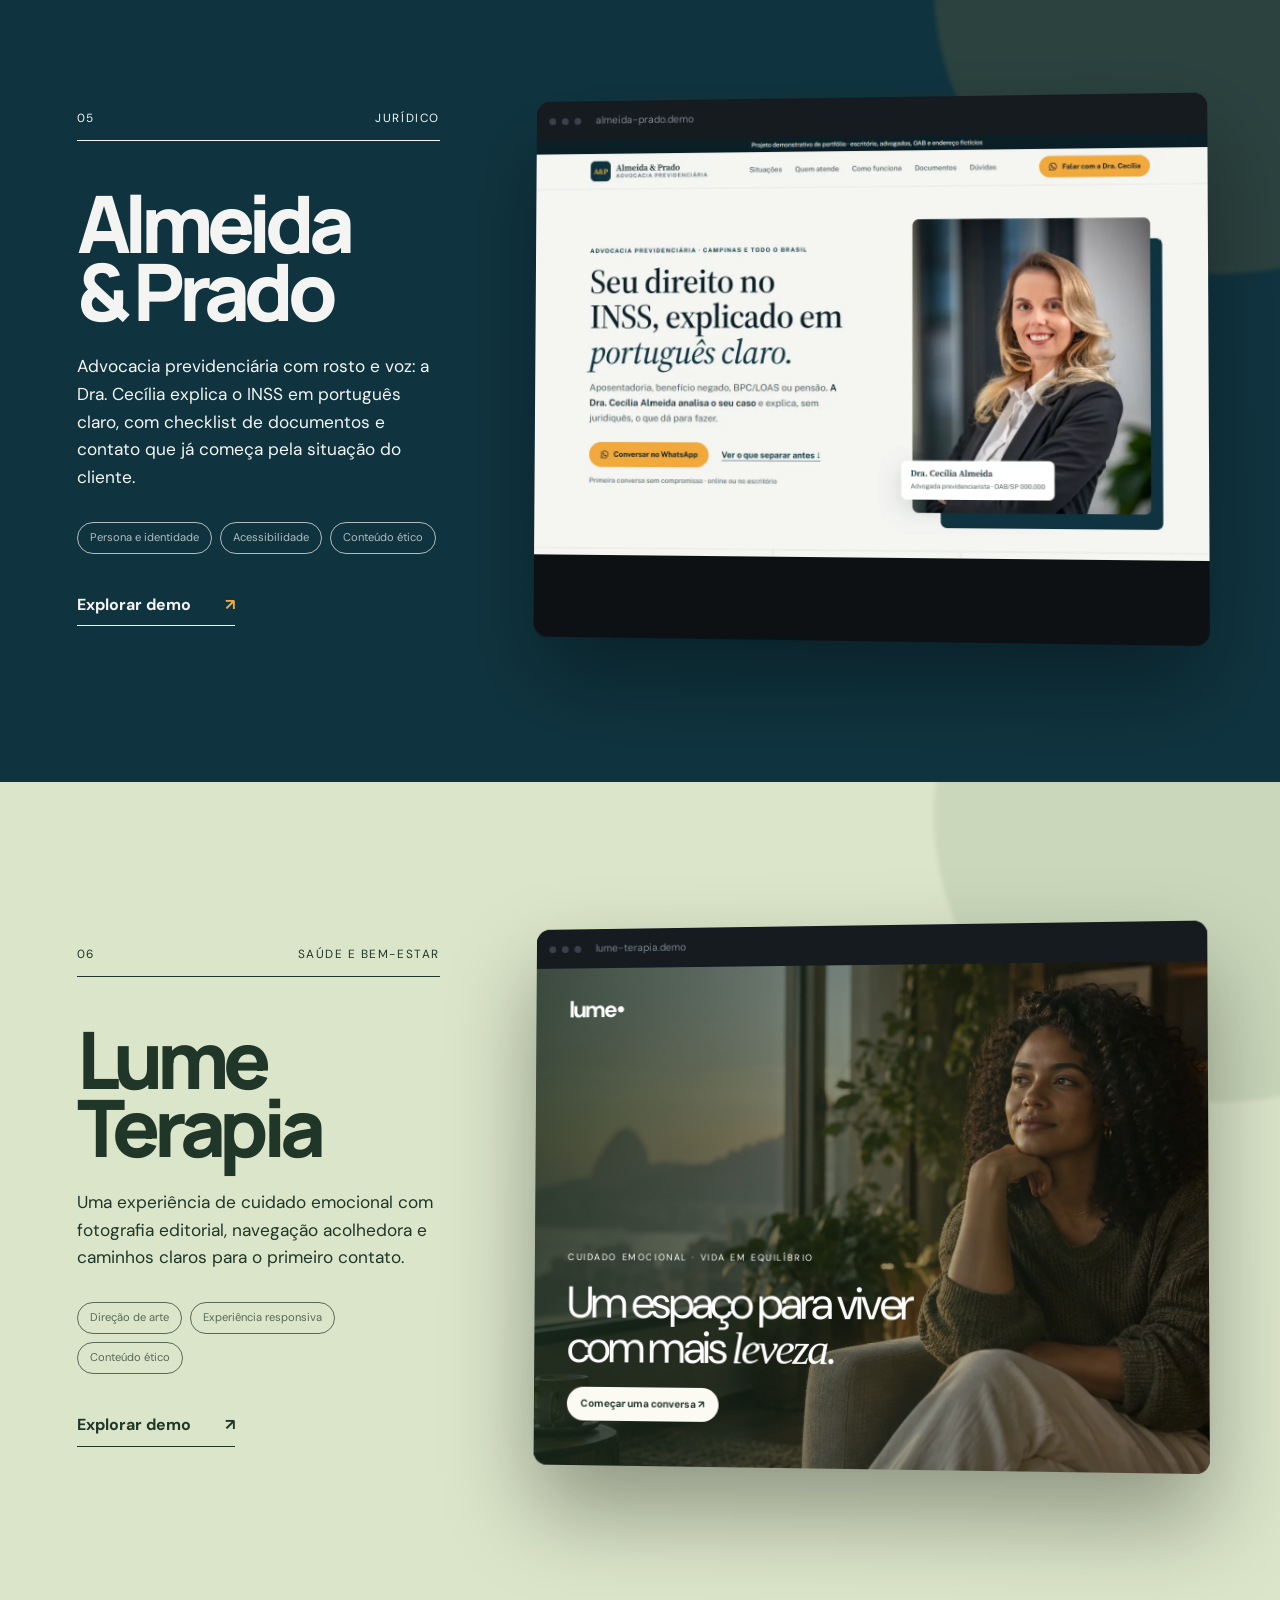
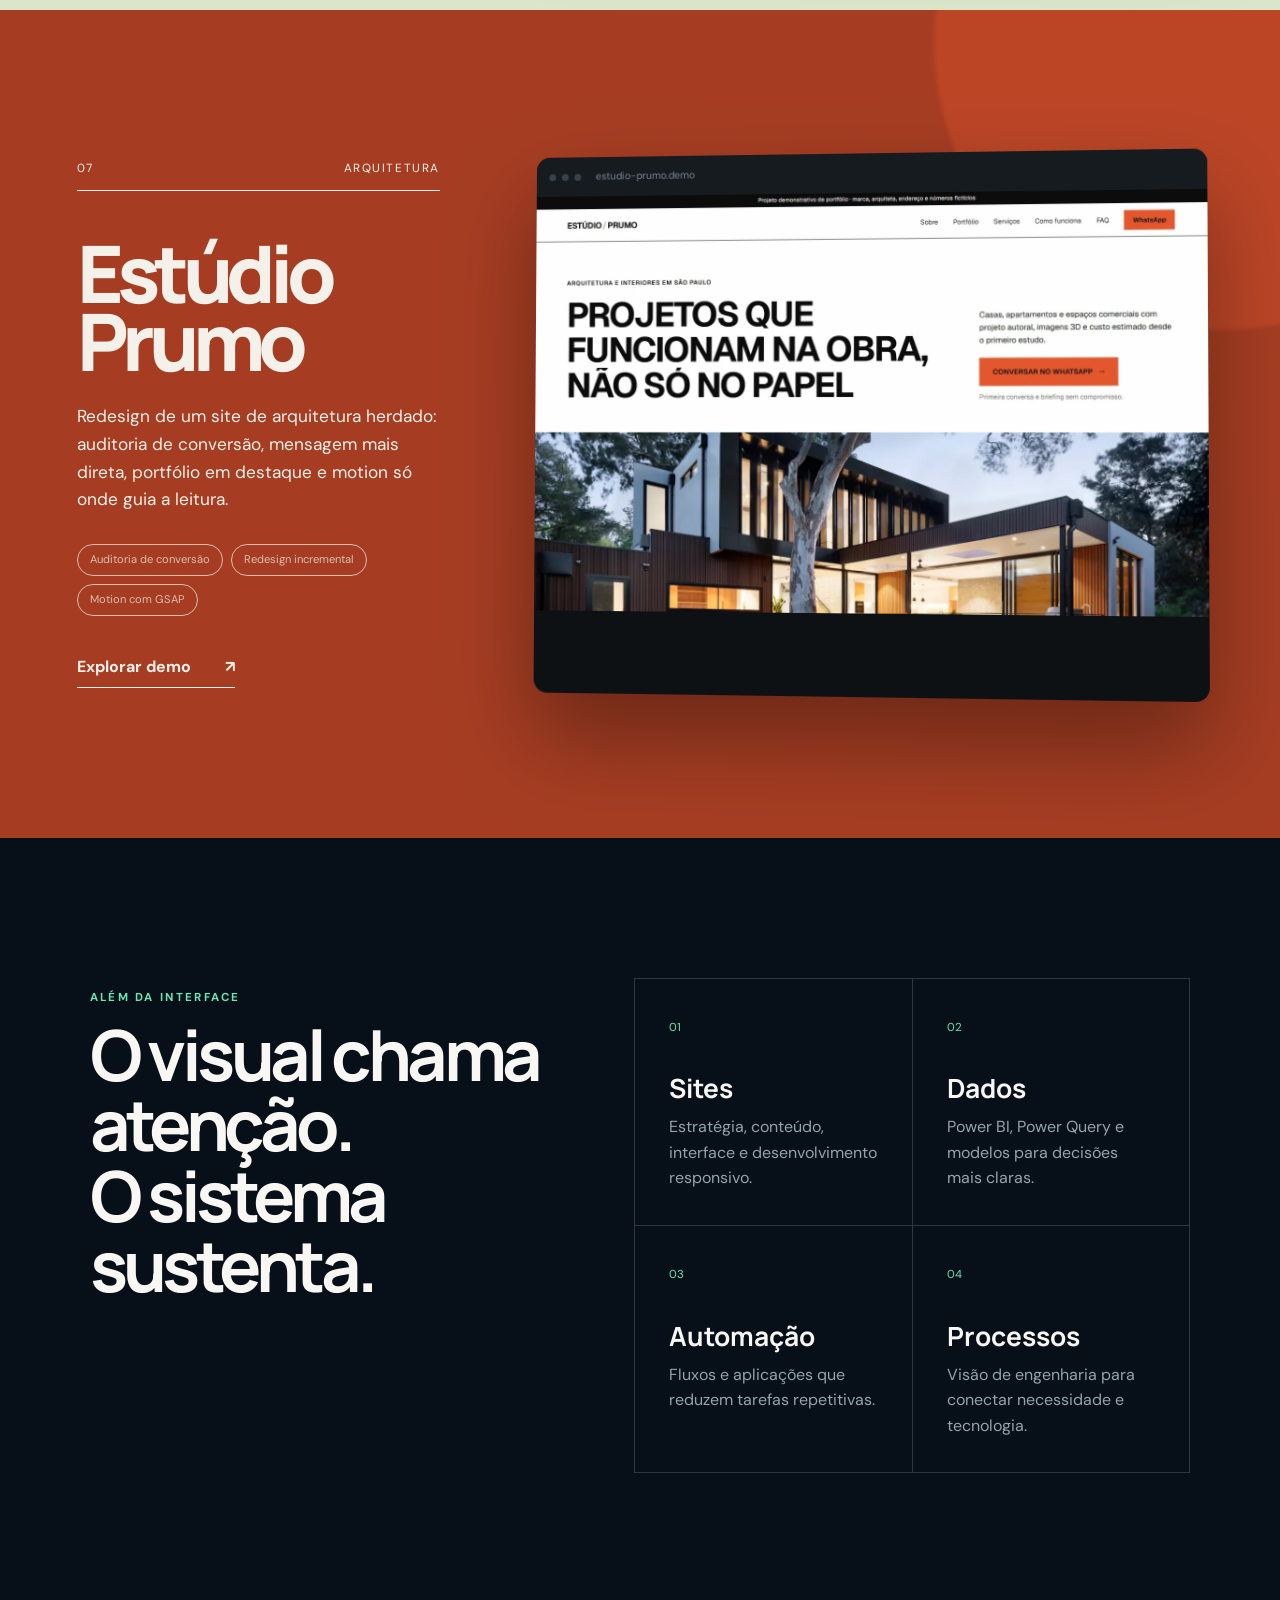
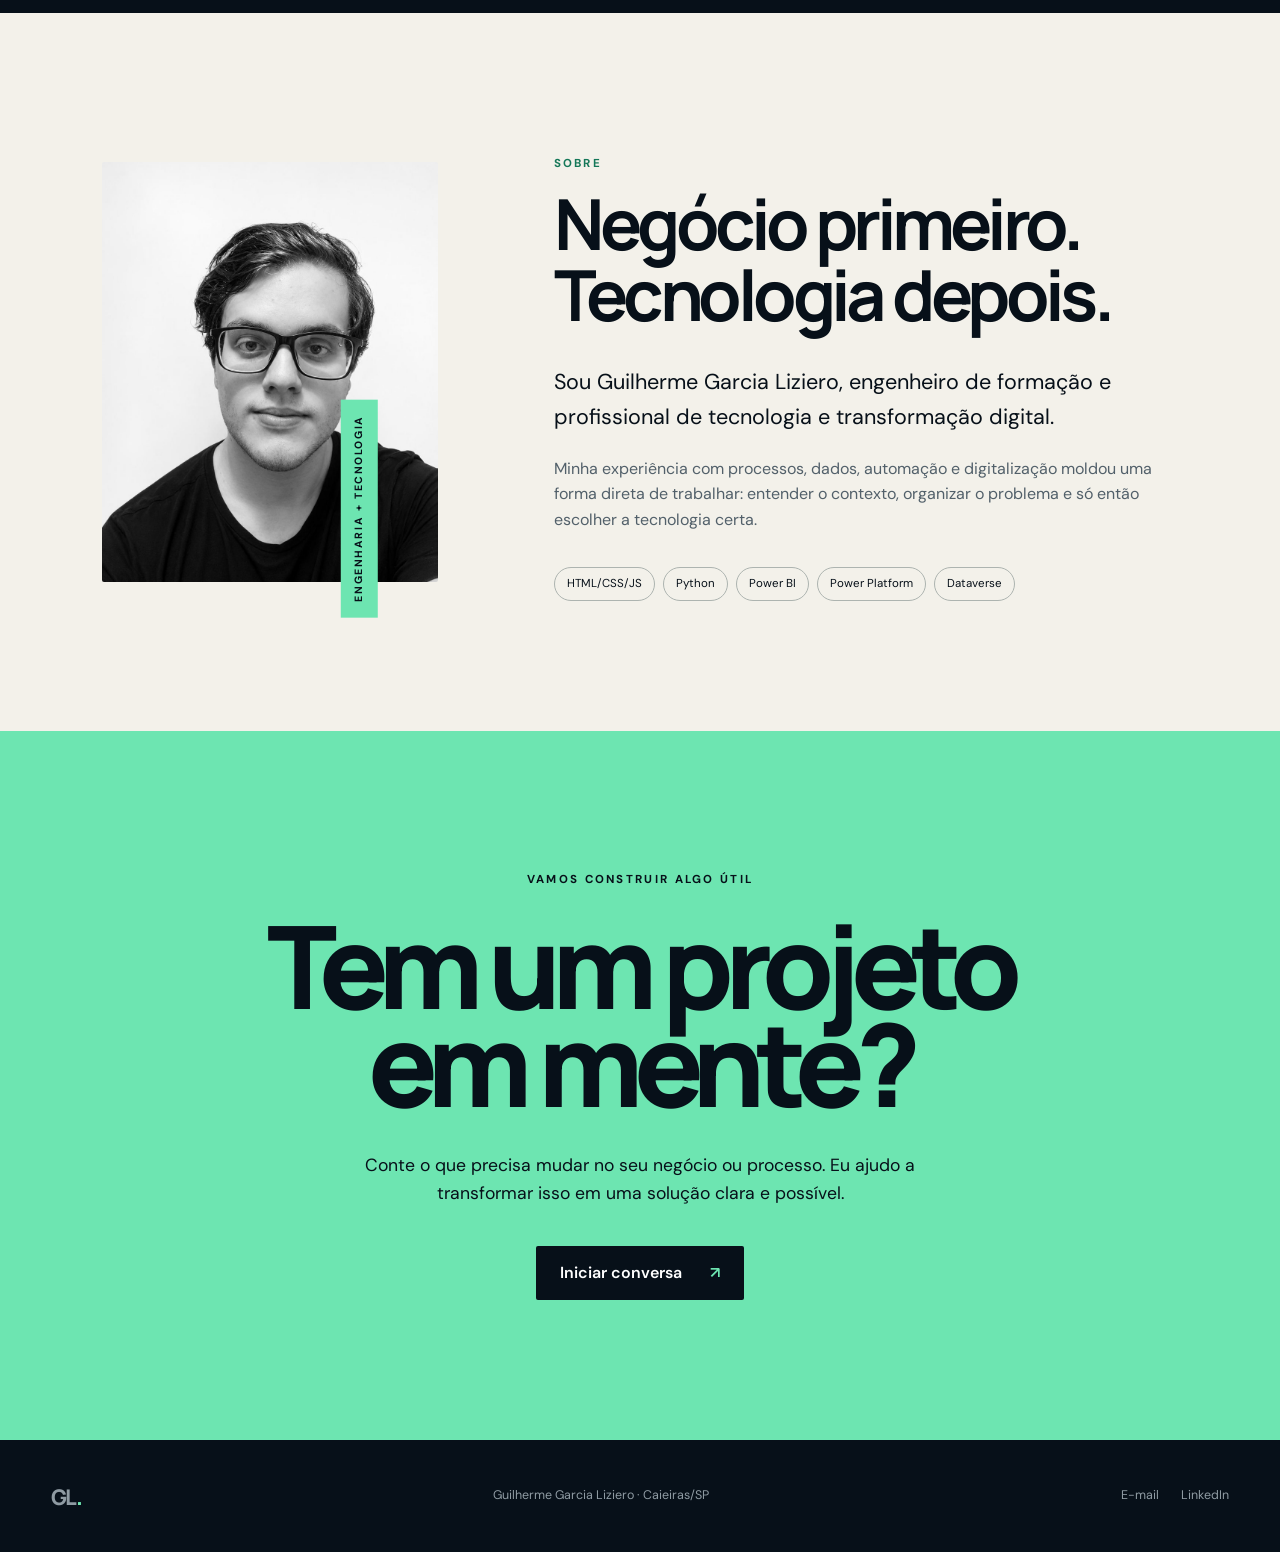
==== commit b3a38881: "Reformula demo Almeida & Prado com persona e nova identidade Redesenho completo da demo jurídica, qu" ====
--- a/index.html
+++ b/index.html
@@ -27,7 +27,7 @@
     <section class="project-band gastronomy" data-project><div class="project-copy"><div class="project-meta"><span>02</span><span>Gastronomia</span></div><h2>Casa<br>Amora</h2><p>Uma experiência editorial e acolhedora para um bistrô autoral, com menu, atmosfera e reservas conduzidos sem perder leveza.</p><ul><li>Direção de arte</li><li>Experiência mobile</li><li>Jornada de reserva</li></ul><a class="project-link" href="projetos/casa-amora/index.html">Explorar demo <span>↗</span></a></div><a class="project-stage" href="projetos/casa-amora/index.html" aria-label="Abrir demo Casa Amora"><div class="browser"><div class="browser-bar"><i></i><i></i><i></i><span>casa-amora.demo</span></div><img src="preview-assets/casa-amora.webp" alt="Prévia do projeto Casa Amora" width="1440" height="900" decoding="async"></div></a></section>
     <section class="project-band beauty" data-project><div class="project-copy"><div class="project-meta"><span>03</span><span>Estética &amp; bem-estar</span></div><h2>Ateliê<br>Serena</h2><p>Elegância silenciosa e informação responsável para apresentar protocolos de cuidado sem exageros ou promessas irreais.</p><ul><li>Posicionamento premium</li><li>Copy ética</li><li>Landing page</li></ul><a class="project-link" href="projetos/atelie-serena/index.html">Explorar demo <span>↗</span></a></div><a class="project-stage" href="projetos/atelie-serena/index.html" aria-label="Abrir demo Ateliê Serena"><div class="browser"><div class="browser-bar"><i></i><i></i><i></i><span>atelie-serena.demo</span></div><img src="preview-assets/atelie-serena.webp" alt="Prévia do projeto Ateliê Serena" width="1440" height="900" decoding="async"></div></a></section>
     <section class="project-band fitness" data-project><div class="project-copy"><div class="project-meta"><span>04</span><span>Fitness</span></div><h2>Pulso<br>Fit</h2><p>Ritmo, contraste e chamadas diretas para uma academia de bairro transformar curiosidade em aula experimental.</p><ul><li>Identidade energética</li><li>Planos e aulas</li><li>Captação de leads</li></ul><a class="project-link" href="projetos/pulso-fit/index.html">Explorar demo <span>↗</span></a></div><a class="project-stage" href="projetos/pulso-fit/index.html" aria-label="Abrir demo Pulso Fit"><div class="browser"><div class="browser-bar"><i></i><i></i><i></i><span>pulso-fit.demo</span></div><img src="preview-assets/pulso-fit.webp" alt="Prévia do projeto Pulso Fit" width="1440" height="900" decoding="async"></div></a></section>
-    <section class="project-band legal" data-project><div class="project-copy"><div class="project-meta"><span>05</span><span>Jurídico</span></div><h2>Almeida<br>&amp; Prado</h2><p>Uma presença confiável e acessível para advocacia previdenciária, com linguagem simples e caminhos de contato bem definidos.</p><ul><li>Conteúdo informativo</li><li>Acessibilidade</li><li>Credibilidade</li></ul><a class="project-link" href="projetos/almeida-prado/index.html">Explorar demo <span>↗</span></a></div><a class="project-stage" href="projetos/almeida-prado/index.html" aria-label="Abrir demo Almeida &amp; Prado"><div class="browser"><div class="browser-bar"><i></i><i></i><i></i><span>almeida-prado.demo</span></div><img src="preview-assets/almeida-prado.webp" alt="Prévia do projeto Almeida &amp; Prado" width="1440" height="900" decoding="async"></div></a></section>
+    <section class="project-band legal" data-project><div class="project-copy"><div class="project-meta"><span>05</span><span>Jurídico</span></div><h2>Almeida<br>&amp; Prado</h2><p>Advocacia previdenciária com rosto e voz: a Dra. Cecília explica o INSS em português claro, com checklist de documentos e contato que já começa pela situação do cliente.</p><ul><li>Persona e identidade</li><li>Acessibilidade</li><li>Conteúdo ético</li></ul><a class="project-link" href="projetos/almeida-prado/index.html">Explorar demo <span>↗</span></a></div><a class="project-stage" href="projetos/almeida-prado/index.html" aria-label="Abrir demo Almeida &amp; Prado"><div class="browser"><div class="browser-bar"><i></i><i></i><i></i><span>almeida-prado.demo</span></div><img src="preview-assets/almeida-prado.webp" alt="Prévia do projeto Almeida &amp; Prado" width="1440" height="900" decoding="async"></div></a></section>
     <section class="project-band therapy" data-project><div class="project-copy"><div class="project-meta"><span>06</span><span>Saúde e bem-estar</span></div><h2>Lume<br>Terapia</h2><p>Uma experiência de cuidado emocional com fotografia editorial, navegação acolhedora e caminhos claros para o primeiro contato.</p><ul><li>Direção de arte</li><li>Experiência responsiva</li><li>Conteúdo ético</li></ul><a class="project-link" href="projetos/lume-terapia/index.html">Explorar demo <span>↗</span></a></div><a class="project-stage" href="projetos/lume-terapia/index.html" aria-label="Abrir demo Lume Terapia"><div class="browser"><div class="browser-bar"><i></i><i></i><i></i><span>lume-terapia.demo</span></div><div class="lume-preview" role="img" aria-label="Prévia do projeto Lume Terapia com fotografia e título sobrepostos"><span class="lume-preview__logo">lume•</span><div><small>CUIDADO EMOCIONAL · VIDA EM EQUILÍBRIO</small><strong>Um espaço para viver com mais <em>leveza.</em></strong><span class="lume-preview__button">Começar uma conversa ↗</span></div></div></div></a></section>
 
     <section class="project-band architecture" data-project><div class="project-copy"><div class="project-meta"><span>07</span><span>Arquitetura</span></div><h2>Estúdio<br>Prumo</h2><p>Redesign de um site de arquitetura herdado: auditoria de conversão, mensagem mais direta, portfólio em destaque e motion só onde guia a leitura.</p><ul><li>Auditoria de conversão</li><li>Redesign incremental</li><li>Motion com GSAP</li></ul><a class="project-link" href="projetos/estudio-prumo/index.html">Explorar demo <span>↗</span></a></div><a class="project-stage" href="projetos/estudio-prumo/index.html" aria-label="Abrir demo Estúdio Prumo"><div class="browser"><div class="browser-bar"><i></i><i></i><i></i><span>estudio-prumo.demo</span></div><img src="preview-assets/estudio-prumo.webp" alt="Prévia do projeto Estúdio Prumo" width="1440" height="900" loading="lazy" decoding="async"></div></a></section>
--- a/style.css
+++ b/style.css
@@ -1,4 +1,4 @@
-:root{--ink:#071019;--paper:#f3f1ea;--mint:#6de5b1;--line:rgba(255,255,255,.16);--sans:'DM Sans',sans-serif;--display:'Manrope',sans-serif}*{box-sizing:border-box}html{scroll-behavior:smooth}body{margin:0;background:var(--ink);color:#f8f7f3;font-family:var(--sans);font-size:16px;line-height:1.6;overflow-x:hidden}a{color:inherit;text-decoration:none}img{max-width:100%;display:block}.skip{position:fixed;left:16px;top:-80px;background:#fff;color:#000;padding:10px 16px;z-index:100}.skip:focus{top:16px}.topbar{position:fixed;z-index:50;top:0;left:0;right:0;height:78px;padding:0 clamp(20px,4vw,64px);display:flex;align-items:center;justify-content:space-between;background:linear-gradient(180deg,rgba(7,16,25,.92),rgba(7,16,25,.15),transparent);backdrop-filter:blur(9px)}.brand{font:800 1.35rem var(--display);letter-spacing:-.08em}.brand span{color:var(--mint)}.nav{display:flex;gap:34px}.nav a,.top-cta{font-size:.86rem;font-weight:600}.nav a{opacity:.72}.nav a:hover{opacity:1}.top-cta{border-bottom:1px solid var(--mint);padding:8px 0}.top-cta span{color:var(--mint)}.hero{min-height:100svh;display:grid;grid-template-columns:minmax(0,1fr) auto;align-content:center;position:relative;padding:150px clamp(22px,7vw,112px) 70px;isolation:isolate}.hero:before{content:'';position:absolute;inset:0;background:radial-gradient(circle at 78% 43%,rgba(109,229,177,.12),transparent 28%),linear-gradient(120deg,transparent 55%,rgba(255,255,255,.025) 55%);z-index:-2}.hero-copy{max-width:1040px}.eyebrow,.kicker{font-size:.72rem;letter-spacing:.2em;font-weight:700}.eyebrow{color:var(--mint);margin:0 0 28px}.hero h1{font:700 clamp(3rem,7.5vw,7.4rem)/.98 var(--display);letter-spacing:-.075em;margin:0;max-width:1100px}.hero h1 em{font-style:normal;color:var(--mint)}.hero-lead{max-width:690px;font-size:clamp(1rem,1.45vw,1.28rem);color:#b9c3ca;margin:34px 0}.hero-actions{display:flex;gap:12px;flex-wrap:wrap}.button{display:inline-flex;align-items:center;gap:28px;justify-content:center;min-height:54px;padding:0 24px;border-radius:2px;font-weight:600}.primary{background:var(--mint);color:var(--ink)}.ghost{border:1px solid rgba(255,255,255,.28)}.hero-note{position:absolute;left:clamp(22px,7vw,112px);bottom:38px;display:flex;align-items:center;gap:26px;color:#89949c;font-size:.8rem}.availability{color:#dfe6e8}.availability i{display:inline-block;width:7px;height:7px;border-radius:50%;background:var(--mint);box-shadow:0 0 16px var(--mint);margin-right:7px}.hero-index{position:absolute;right:clamp(22px,5vw,78px);bottom:38px;display:flex;gap:22px;color:#758089;font-size:.75rem}.hero-orbit{position:absolute;width:min(47vw,690px);aspect-ratio:1;right:-17vw;top:5vh;border:1px solid rgba(109,229,177,.12);border-radius:50%;z-index:-1;animation:spin 30s linear infinite}.hero-orbit i{position:absolute;border:1px solid rgba(109,229,177,.08);border-radius:50%;inset:14%}.hero-orbit i:nth-child(2){inset:29%}.hero-orbit i:nth-child(3){width:12px;height:12px;inset:50% auto auto 0;background:var(--mint);border:0;box-shadow:0 0 32px var(--mint)}@keyframes spin{to{transform:rotate(360deg)}}.intro{background:var(--paper);color:var(--ink);padding:130px clamp(22px,8vw,130px);display:grid;grid-template-columns:1fr 1.5fr 1fr;gap:50px;align-items:end}.intro .kicker{align-self:start}.intro h2,.capabilities h2,.about h2{font:700 clamp(2.6rem,5.5vw,5.5rem)/1 var(--display);letter-spacing:-.065em;margin:0}.intro>p:last-child{color:#52606a;margin:0;max-width:380px}.project-band{min-height:92vh;padding:clamp(60px,7vw,110px) clamp(22px,6vw,96px);display:grid;grid-template-columns:minmax(280px,.7fr) minmax(0,1.3fr);gap:clamp(38px,7vw,110px);align-items:center;overflow:hidden;position:relative}.project-band:before{content:'';position:absolute;width:45vw;aspect-ratio:1;border-radius:50%;right:-18vw;top:-20vw;background:rgba(255,255,255,.06);filter:blur(2px)}.project-copy{position:relative;z-index:2}.project-meta{display:flex;justify-content:space-between;border-bottom:1px solid currentColor;padding-bottom:12px;font-size:.74rem;text-transform:uppercase;letter-spacing:.13em;opacity:.65}.project-copy h2{font:800 clamp(3.5rem,6.2vw,6.8rem)/.86 var(--display);letter-spacing:-.08em;margin:48px 0 28px}.project-copy>p{font-size:1.08rem;max-width:500px;opacity:.78}.project-copy ul{list-style:none;padding:0;margin:30px 0 38px;display:flex;gap:8px;flex-wrap:wrap}.project-copy li{border:1px solid currentColor;border-radius:999px;padding:6px 12px;font-size:.7rem;opacity:.7}.project-link{display:inline-flex;gap:34px;align-items:center;font-weight:700;border-bottom:1px solid currentColor;padding-bottom:8px}.project-link span{transition:transform .25s}.project-link:hover span{transform:translate(5px,-5px)}.project-stage{min-width:0;position:relative;z-index:2;perspective:1000px}.browser{background:#0e1114;border-radius:14px;box-shadow:0 45px 90px rgba(0,0,0,.35);overflow:hidden;transform:rotateY(-3deg) rotateX(1deg);transition:transform .5s ease}.project-stage:hover .browser{transform:none}.browser-bar{height:40px;background:#161b20;display:flex;align-items:center;gap:6px;padding:0 13px;color:#7a858d;font-size:.65rem}.browser-bar i{width:7px;height:7px;border-radius:50%;background:#39424a}.browser-bar span{margin-left:9px}.browser iframe{display:block;width:1440px;height:900px;border:0;transform:scale(.56);transform-origin:0 0;pointer-events:none}.browser{height:544px}.industrial{background:#f0c900;color:#10141a}.industrial .browser{outline:10px solid rgba(0,0,0,.07)}.gastronomy{background:#3e1f18;color:#f5e8d5}.beauty{background:#dad2c6;color:#2c332e}.fitness{background:#123adb;color:#fff}.legal{background:#e9e2d4;color:#26372d}.capabilities{padding:140px clamp(22px,7vw,112px);display:grid;grid-template-columns:1fr 1.2fr;gap:80px;background:#071019}.capabilities .kicker,.about .kicker{color:var(--mint)}.cap-grid{display:grid;grid-template-columns:1fr 1fr;border-top:1px solid var(--line);border-left:1px solid var(--line)}.cap-grid article{padding:34px;border-right:1px solid var(--line);border-bottom:1px solid var(--line);min-height:210px}.cap-grid span{color:var(--mint);font-size:.72rem}.cap-grid h3{font:700 1.65rem var(--display);margin:32px 0 8px}.cap-grid p{color:#95a3ac;margin:0}.about{background:var(--paper);color:var(--ink);padding:130px clamp(22px,8vw,130px);display:grid;grid-template-columns:minmax(260px,.7fr) 1.3fr;gap:clamp(50px,9vw,140px);align-items:center}.portrait{position:relative}.portrait img{width:100%;aspect-ratio:4/5;object-fit:cover;filter:grayscale(100%);border-radius:2px}.portrait span{position:absolute;right:-30px;bottom:55px;background:var(--mint);padding:10px 16px;font-size:.66rem;letter-spacing:.15em;font-weight:700;transform:rotate(-90deg);transform-origin:center}.about-copy .kicker{color:#147758}.about-copy h2{margin:15px 0 36px}.about-copy>p{max-width:760px;color:#52606a}.about-lead{font-size:1.35rem!important;color:var(--ink)!important}.tool-row{display:flex;gap:8px;flex-wrap:wrap;margin-top:34px}.tool-row span{border:1px solid #adb4b0;border-radius:999px;padding:7px 12px;font-size:.72rem}.contact{padding:140px clamp(22px,8vw,130px);text-align:center;background:var(--mint);color:var(--ink)}.contact .kicker{margin:0 0 28px}.contact h2{font:800 clamp(4rem,9vw,9rem)/.85 var(--display);letter-spacing:-.08em;margin:0}.contact>p:not(.kicker){max-width:580px;margin:38px auto;font-size:1.1rem}.contact-button{background:var(--ink);color:#fff}.contact-button span{color:var(--mint)}footer{padding:34px clamp(22px,4vw,64px);display:flex;align-items:center;justify-content:space-between;color:#8f9ba3;font-size:.78rem}footer>div{display:flex;gap:22px}footer a:hover{color:#fff}.reveal{opacity:0;transform:translateY(24px);transition:opacity .65s ease,transform .65s ease}.reveal.in{opacity:1;transform:none}@media(max-width:900px){.nav{display:none}.hero{grid-template-columns:1fr}.hero-index{display:none}.intro{grid-template-columns:1fr;gap:20px}.project-band{grid-template-columns:1fr;min-height:auto}.project-copy h2{margin:30px 0 20px}.browser{height:min(58vw,500px)}.browser iframe{transform:scale(.47)}.capabilities,.about{grid-template-columns:1fr}.portrait{max-width:520px}.capabilities{gap:50px}}@media(max-width:620px){.topbar{height:66px}.top-cta{font-size:0}.top-cta span{font-size:1rem}.hero{padding-top:110px}.hero h1{font-size:3.25rem}.hero-lead{font-size:1rem}.hero-note{position:static;margin-top:70px;display:block}.hero-note p{margin:5px 0}.intro{padding-top:90px;padding-bottom:90px}.project-band{padding:72px 20px}.project-copy h2{font-size:3.8rem}.project-stage{margin:0 -5px}.browser{height:58vw;border-radius:8px}.browser-bar{height:26px}.browser iframe{transform:scale(.28)}.capabilities,.about,.contact{padding:90px 22px}.cap-grid{grid-template-columns:1fr}.portrait span{right:-45px}.contact h2{font-size:4rem}footer{flex-wrap:wrap;gap:16px}footer p{order:3;width:100%}}@media(prefers-reduced-motion:reduce){html{scroll-behavior:auto}.hero-orbit{animation:none}.browser,.project-link span,.reveal{transition:none}}
+:root{--ink:#071019;--paper:#f3f1ea;--mint:#6de5b1;--line:rgba(255,255,255,.16);--sans:'DM Sans',sans-serif;--display:'Manrope',sans-serif}*{box-sizing:border-box}html{scroll-behavior:smooth}body{margin:0;background:var(--ink);color:#f8f7f3;font-family:var(--sans);font-size:16px;line-height:1.6;overflow-x:hidden}a{color:inherit;text-decoration:none}img{max-width:100%;display:block}.skip{position:fixed;left:16px;top:-80px;background:#fff;color:#000;padding:10px 16px;z-index:100}.skip:focus{top:16px}.topbar{position:fixed;z-index:50;top:0;left:0;right:0;height:78px;padding:0 clamp(20px,4vw,64px);display:flex;align-items:center;justify-content:space-between;background:linear-gradient(180deg,rgba(7,16,25,.92),rgba(7,16,25,.15),transparent);backdrop-filter:blur(9px)}.brand{font:800 1.35rem var(--display);letter-spacing:-.08em}.brand span{color:var(--mint)}.nav{display:flex;gap:34px}.nav a,.top-cta{font-size:.86rem;font-weight:600}.nav a{opacity:.72}.nav a:hover{opacity:1}.top-cta{border-bottom:1px solid var(--mint);padding:8px 0}.top-cta span{color:var(--mint)}.hero{min-height:100svh;display:grid;grid-template-columns:minmax(0,1fr) auto;align-content:center;position:relative;padding:150px clamp(22px,7vw,112px) 70px;isolation:isolate}.hero:before{content:'';position:absolute;inset:0;background:radial-gradient(circle at 78% 43%,rgba(109,229,177,.12),transparent 28%),linear-gradient(120deg,transparent 55%,rgba(255,255,255,.025) 55%);z-index:-2}.hero-copy{max-width:1040px}.eyebrow,.kicker{font-size:.72rem;letter-spacing:.2em;font-weight:700}.eyebrow{color:var(--mint);margin:0 0 28px}.hero h1{font:700 clamp(3rem,7.5vw,7.4rem)/.98 var(--display);letter-spacing:-.075em;margin:0;max-width:1100px}.hero h1 em{font-style:normal;color:var(--mint)}.hero-lead{max-width:690px;font-size:clamp(1rem,1.45vw,1.28rem);color:#b9c3ca;margin:34px 0}.hero-actions{display:flex;gap:12px;flex-wrap:wrap}.button{display:inline-flex;align-items:center;gap:28px;justify-content:center;min-height:54px;padding:0 24px;border-radius:2px;font-weight:600}.primary{background:var(--mint);color:var(--ink)}.ghost{border:1px solid rgba(255,255,255,.28)}.hero-note{position:absolute;left:clamp(22px,7vw,112px);bottom:38px;display:flex;align-items:center;gap:26px;color:#89949c;font-size:.8rem}.availability{color:#dfe6e8}.availability i{display:inline-block;width:7px;height:7px;border-radius:50%;background:var(--mint);box-shadow:0 0 16px var(--mint);margin-right:7px}.hero-index{position:absolute;right:clamp(22px,5vw,78px);bottom:38px;display:flex;gap:22px;color:#758089;font-size:.75rem}.hero-orbit{position:absolute;width:min(47vw,690px);aspect-ratio:1;right:-17vw;top:5vh;border:1px solid rgba(109,229,177,.12);border-radius:50%;z-index:-1;animation:spin 30s linear infinite}.hero-orbit i{position:absolute;border:1px solid rgba(109,229,177,.08);border-radius:50%;inset:14%}.hero-orbit i:nth-child(2){inset:29%}.hero-orbit i:nth-child(3){width:12px;height:12px;inset:50% auto auto 0;background:var(--mint);border:0;box-shadow:0 0 32px var(--mint)}@keyframes spin{to{transform:rotate(360deg)}}.intro{background:var(--paper);color:var(--ink);padding:130px clamp(22px,8vw,130px);display:grid;grid-template-columns:1fr 1.5fr 1fr;gap:50px;align-items:end}.intro .kicker{align-self:start}.intro h2,.capabilities h2,.about h2{font:700 clamp(2.6rem,5.5vw,5.5rem)/1 var(--display);letter-spacing:-.065em;margin:0}.intro>p:last-child{color:#52606a;margin:0;max-width:380px}.project-band{min-height:92vh;padding:clamp(60px,7vw,110px) clamp(22px,6vw,96px);display:grid;grid-template-columns:minmax(280px,.7fr) minmax(0,1.3fr);gap:clamp(38px,7vw,110px);align-items:center;overflow:hidden;position:relative}.project-band:before{content:'';position:absolute;width:45vw;aspect-ratio:1;border-radius:50%;right:-18vw;top:-20vw;background:rgba(255,255,255,.06);filter:blur(2px)}.project-copy{position:relative;z-index:2}.project-meta{display:flex;justify-content:space-between;border-bottom:1px solid currentColor;padding-bottom:12px;font-size:.74rem;text-transform:uppercase;letter-spacing:.13em;opacity:.65}.project-copy h2{font:800 clamp(3.5rem,6.2vw,6.8rem)/.86 var(--display);letter-spacing:-.08em;margin:48px 0 28px}.project-copy>p{font-size:1.08rem;max-width:500px;opacity:.78}.project-copy ul{list-style:none;padding:0;margin:30px 0 38px;display:flex;gap:8px;flex-wrap:wrap}.project-copy li{border:1px solid currentColor;border-radius:999px;padding:6px 12px;font-size:.7rem;opacity:.7}.project-link{display:inline-flex;gap:34px;align-items:center;font-weight:700;border-bottom:1px solid currentColor;padding-bottom:8px}.project-link span{transition:transform .25s}.project-link:hover span{transform:translate(5px,-5px)}.project-stage{min-width:0;position:relative;z-index:2;perspective:1000px}.browser{background:#0e1114;border-radius:14px;box-shadow:0 45px 90px rgba(0,0,0,.35);overflow:hidden;transform:rotateY(-3deg) rotateX(1deg);transition:transform .5s ease}.project-stage:hover .browser{transform:none}.browser-bar{height:40px;background:#161b20;display:flex;align-items:center;gap:6px;padding:0 13px;color:#7a858d;font-size:.65rem}.browser-bar i{width:7px;height:7px;border-radius:50%;background:#39424a}.browser-bar span{margin-left:9px}.browser iframe{display:block;width:1440px;height:900px;border:0;transform:scale(.56);transform-origin:0 0;pointer-events:none}.browser{height:544px}.industrial{background:#f0c900;color:#10141a}.industrial .browser{outline:10px solid rgba(0,0,0,.07)}.gastronomy{background:#3e1f18;color:#f5e8d5}.beauty{background:#dad2c6;color:#2c332e}.fitness{background:#123adb;color:#fff}.legal{background:#0f3440;color:#f4f5f2}.capabilities{padding:140px clamp(22px,7vw,112px);display:grid;grid-template-columns:1fr 1.2fr;gap:80px;background:#071019}.capabilities .kicker,.about .kicker{color:var(--mint)}.cap-grid{display:grid;grid-template-columns:1fr 1fr;border-top:1px solid var(--line);border-left:1px solid var(--line)}.cap-grid article{padding:34px;border-right:1px solid var(--line);border-bottom:1px solid var(--line);min-height:210px}.cap-grid span{color:var(--mint);font-size:.72rem}.cap-grid h3{font:700 1.65rem var(--display);margin:32px 0 8px}.cap-grid p{color:#95a3ac;margin:0}.about{background:var(--paper);color:var(--ink);padding:130px clamp(22px,8vw,130px);display:grid;grid-template-columns:minmax(260px,.7fr) 1.3fr;gap:clamp(50px,9vw,140px);align-items:center}.portrait{position:relative}.portrait img{width:100%;aspect-ratio:4/5;object-fit:cover;filter:grayscale(100%);border-radius:2px}.portrait span{position:absolute;right:-30px;bottom:55px;background:var(--mint);padding:10px 16px;font-size:.66rem;letter-spacing:.15em;font-weight:700;transform:rotate(-90deg);transform-origin:center}.about-copy .kicker{color:#147758}.about-copy h2{margin:15px 0 36px}.about-copy>p{max-width:760px;color:#52606a}.about-lead{font-size:1.35rem!important;color:var(--ink)!important}.tool-row{display:flex;gap:8px;flex-wrap:wrap;margin-top:34px}.tool-row span{border:1px solid #adb4b0;border-radius:999px;padding:7px 12px;font-size:.72rem}.contact{padding:140px clamp(22px,8vw,130px);text-align:center;background:var(--mint);color:var(--ink)}.contact .kicker{margin:0 0 28px}.contact h2{font:800 clamp(4rem,9vw,9rem)/.85 var(--display);letter-spacing:-.08em;margin:0}.contact>p:not(.kicker){max-width:580px;margin:38px auto;font-size:1.1rem}.contact-button{background:var(--ink);color:#fff}.contact-button span{color:var(--mint)}footer{padding:34px clamp(22px,4vw,64px);display:flex;align-items:center;justify-content:space-between;color:#8f9ba3;font-size:.78rem}footer>div{display:flex;gap:22px}footer a:hover{color:#fff}.reveal{opacity:0;transform:translateY(24px);transition:opacity .65s ease,transform .65s ease}.reveal.in{opacity:1;transform:none}@media(max-width:900px){.nav{display:none}.hero{grid-template-columns:1fr}.hero-index{display:none}.intro{grid-template-columns:1fr;gap:20px}.project-band{grid-template-columns:1fr;min-height:auto}.project-copy h2{margin:30px 0 20px}.browser{height:min(58vw,500px)}.browser iframe{transform:scale(.47)}.capabilities,.about{grid-template-columns:1fr}.portrait{max-width:520px}.capabilities{gap:50px}}@media(max-width:620px){.topbar{height:66px}.top-cta{font-size:0}.top-cta span{font-size:1rem}.hero{padding-top:110px}.hero h1{font-size:3.25rem}.hero-lead{font-size:1rem}.hero-note{position:static;margin-top:70px;display:block}.hero-note p{margin:5px 0}.intro{padding-top:90px;padding-bottom:90px}.project-band{padding:72px 20px}.project-copy h2{font-size:3.8rem}.project-stage{margin:0 -5px}.browser{height:58vw;border-radius:8px}.browser-bar{height:26px}.browser iframe{transform:scale(.28)}.capabilities,.about,.contact{padding:90px 22px}.cap-grid{grid-template-columns:1fr}.portrait span{right:-45px}.contact h2{font-size:4rem}footer{flex-wrap:wrap;gap:16px}footer p{order:3;width:100%}}@media(prefers-reduced-motion:reduce){html{scroll-behavior:auto}.hero-orbit{animation:none}.browser,.project-link span,.reveal{transition:none}}
 
 /* Static project previews avoid loading five complete sites while scrolling. */
 .browser img{display:block;width:100%;height:auto;aspect-ratio:16/10;object-fit:cover;object-position:top}
@@ -9,3 +9,4 @@
 @media(max-width:900px){.lume-preview{padding:20px 25px 28px}.lume-preview strong{font-size:clamp(2rem,6vw,3rem)}}
 @media(max-width:620px){.lume-preview{height:calc(100% - 26px);padding:10px 14px 15px}.lume-preview__logo{font-size:.9rem}.lume-preview>div{gap:6px}.lume-preview small{font-size:.35rem}.lume-preview strong{font-size:clamp(1.1rem,5vw,2rem)}.lume-preview__button{font-size:.4rem;padding:5px 8px}}
 .architecture{background:#a63d22;color:#f3f1ea}.architecture:before{background:rgba(228,87,46,.35)}
+.legal:before{background:rgba(242,169,59,.12)}.legal .project-link span{color:#f2a93b}
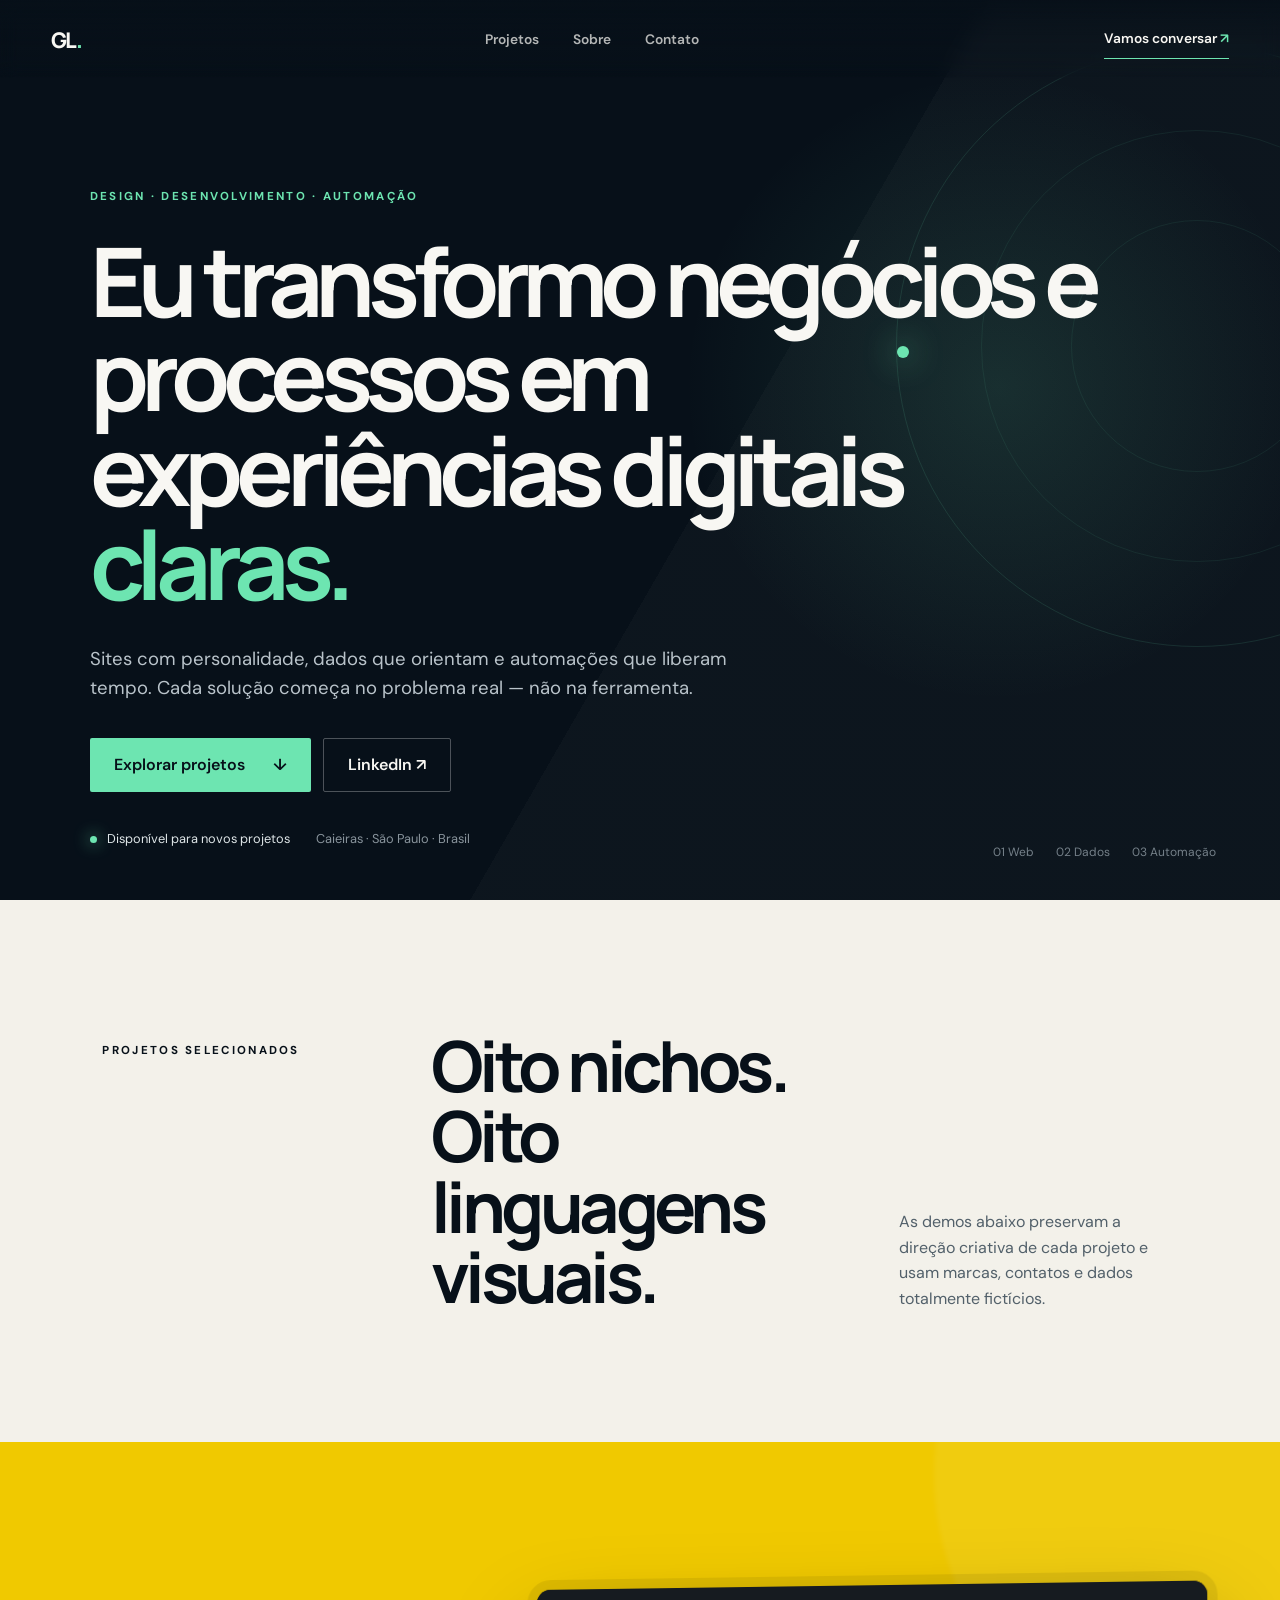
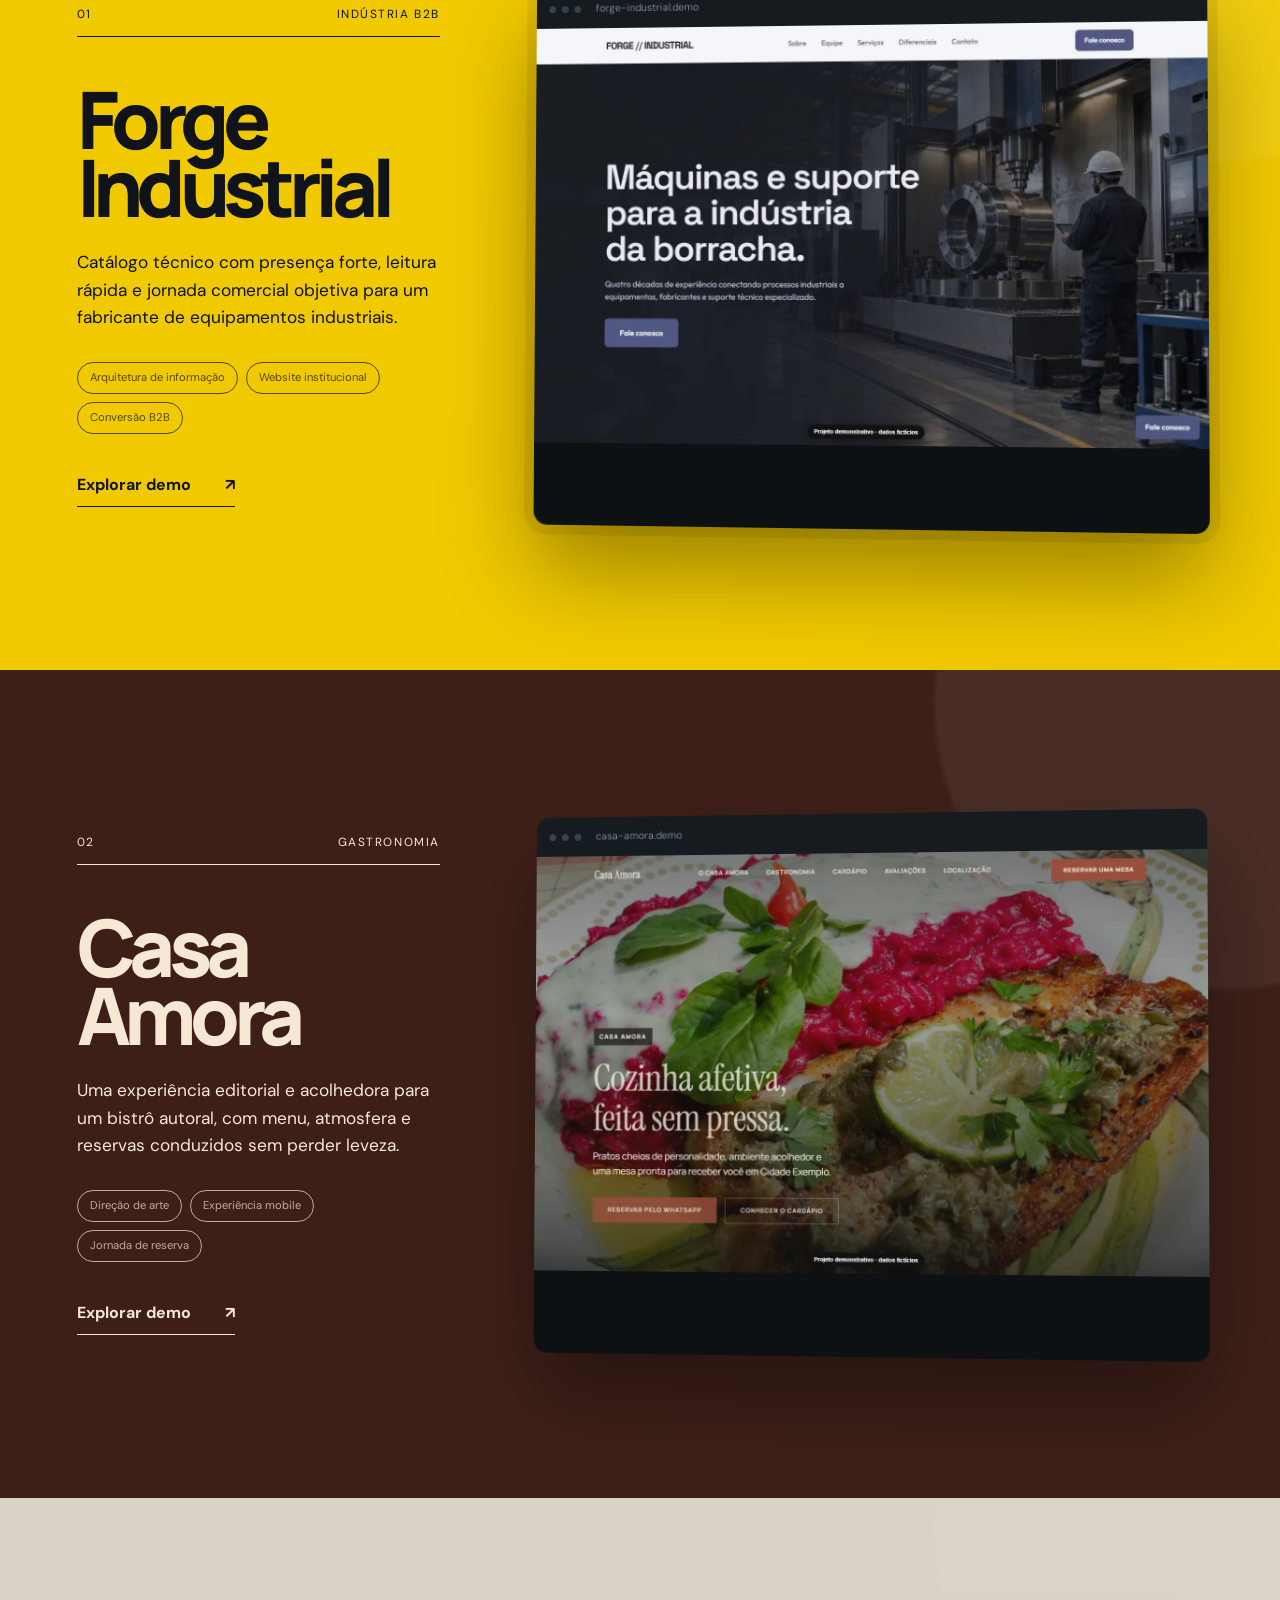
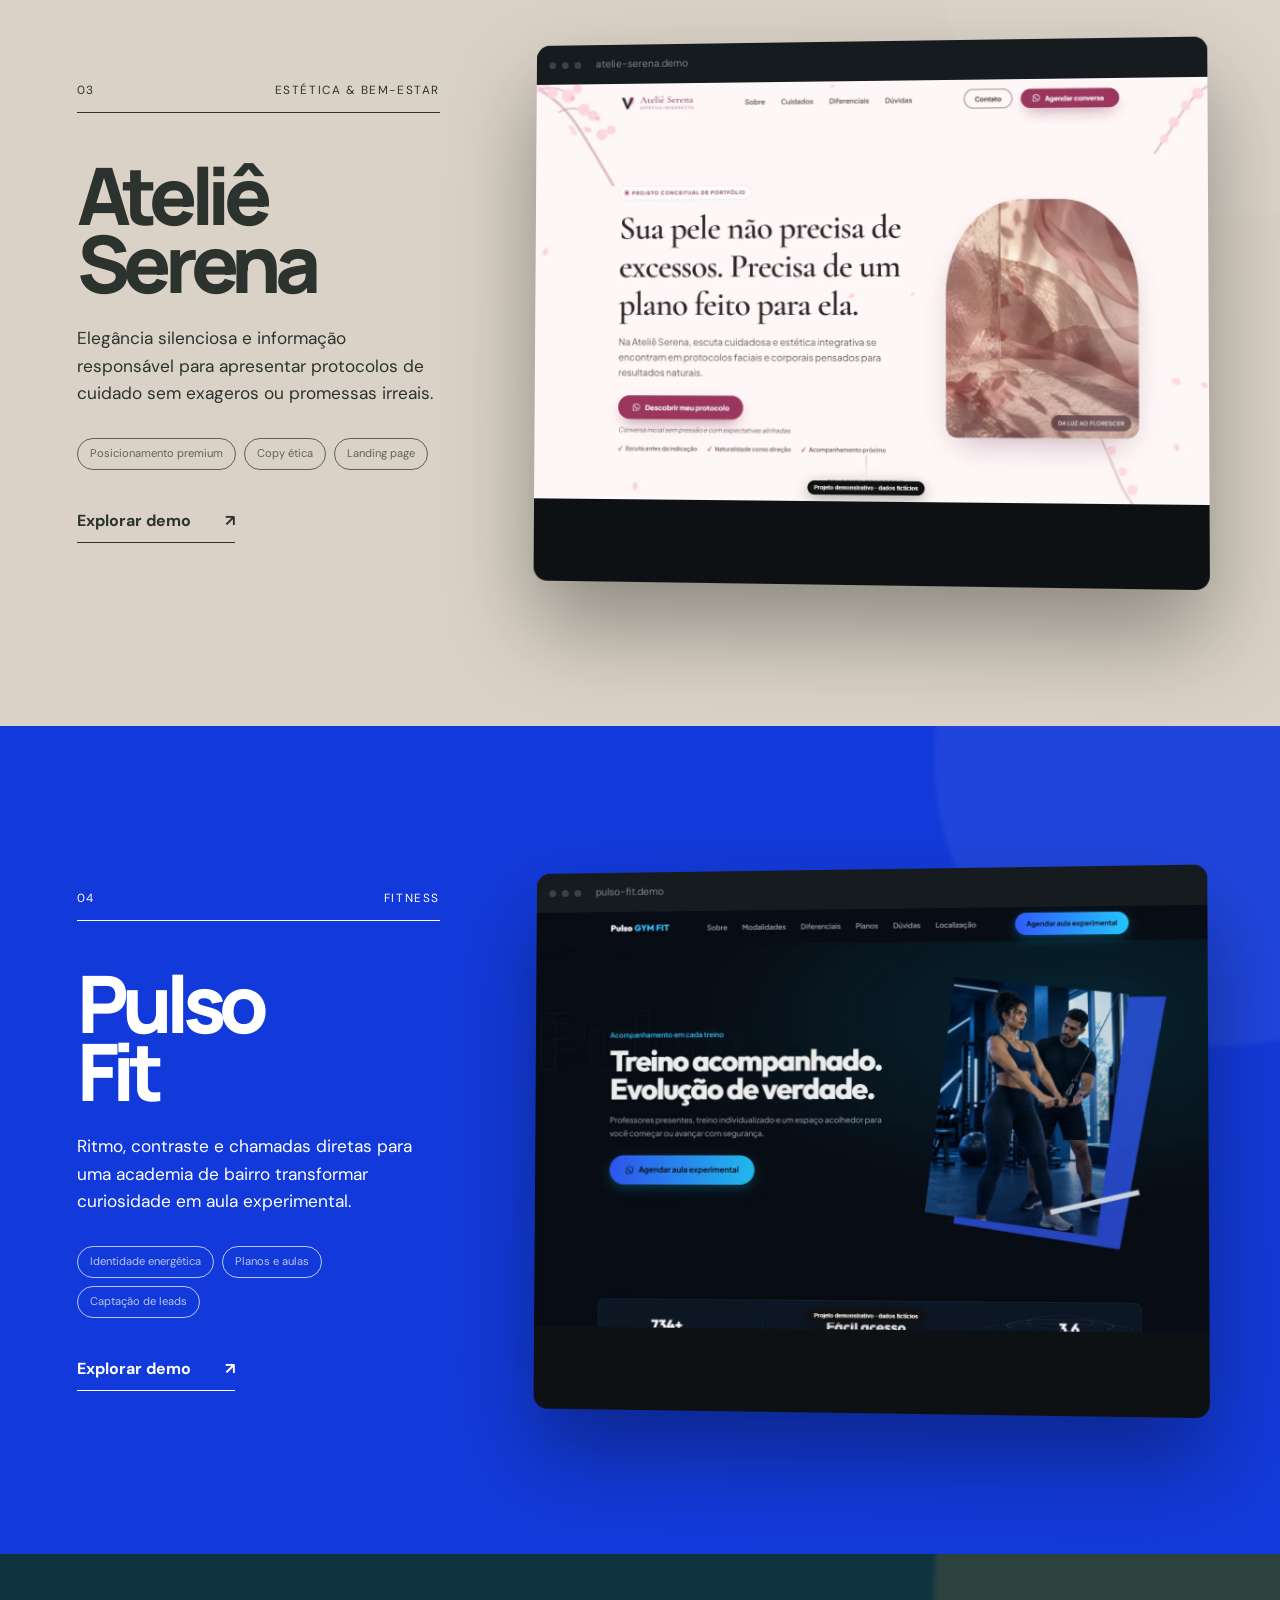
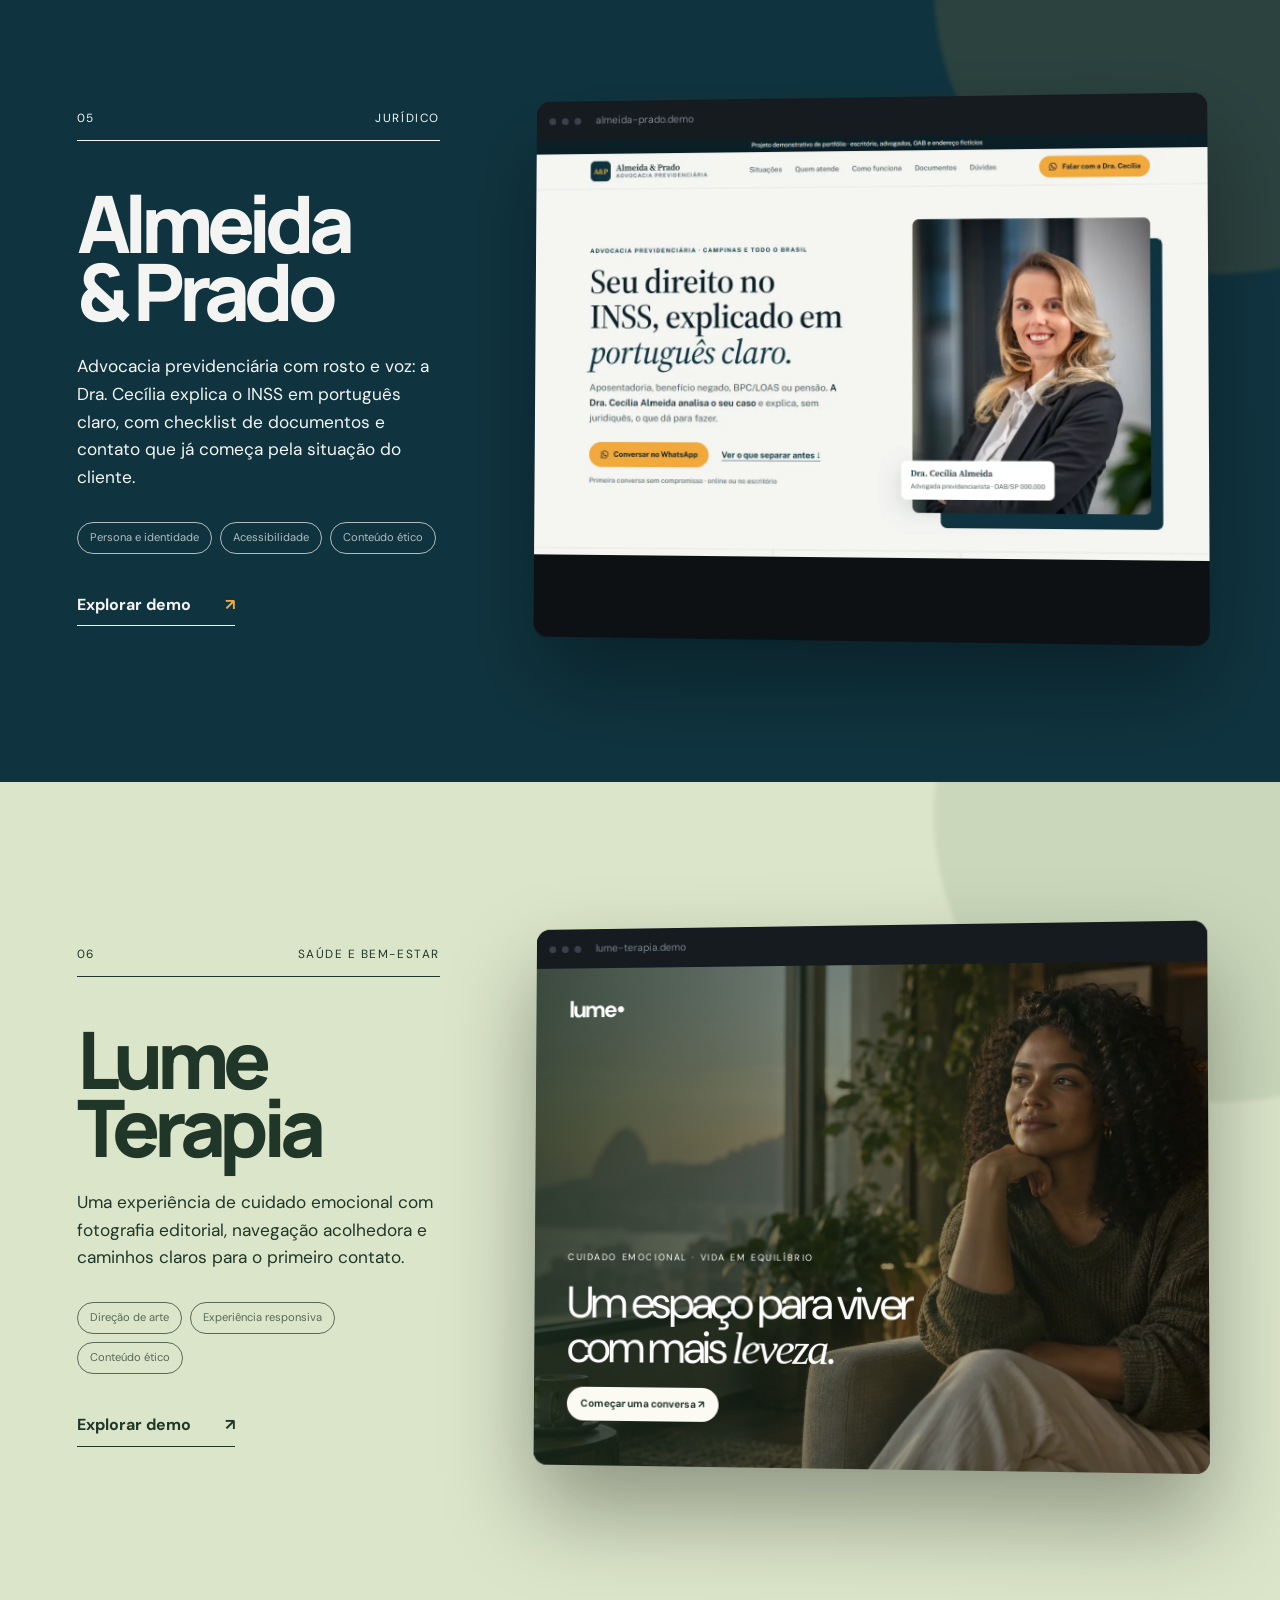
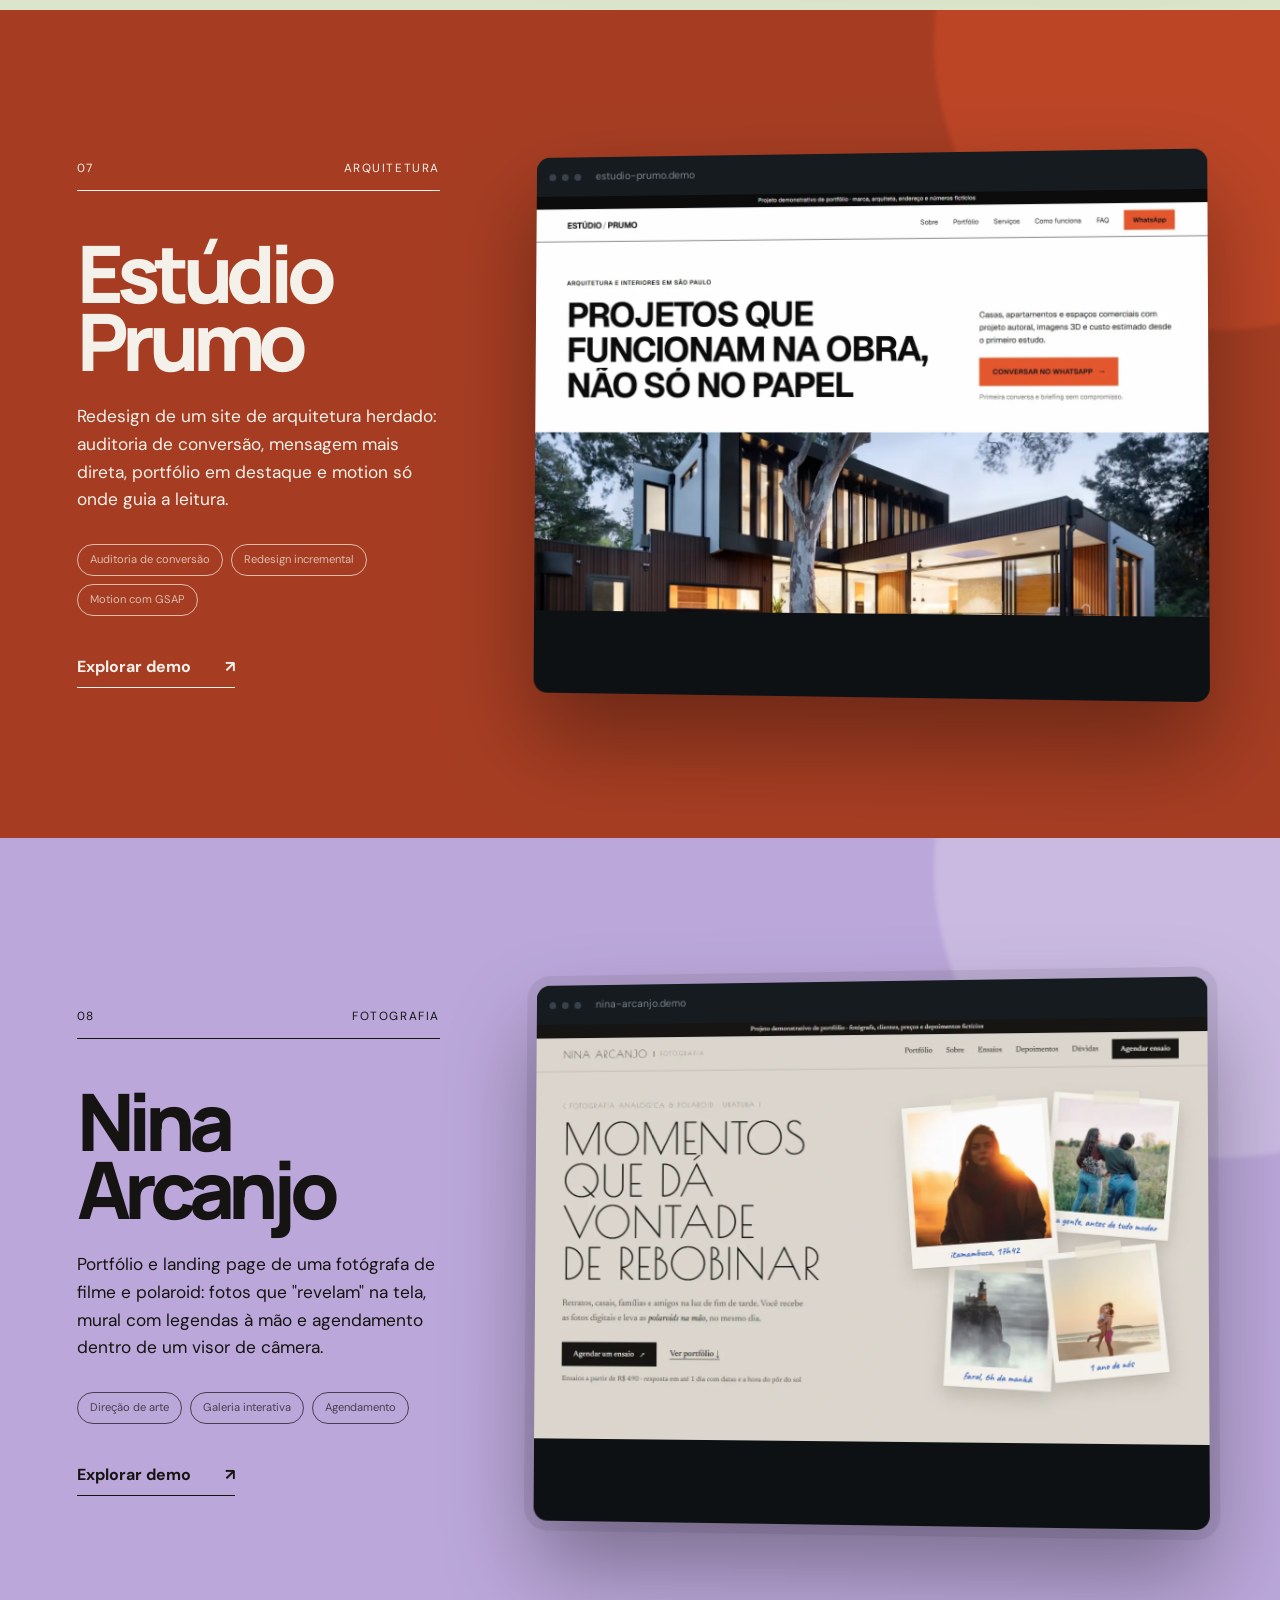
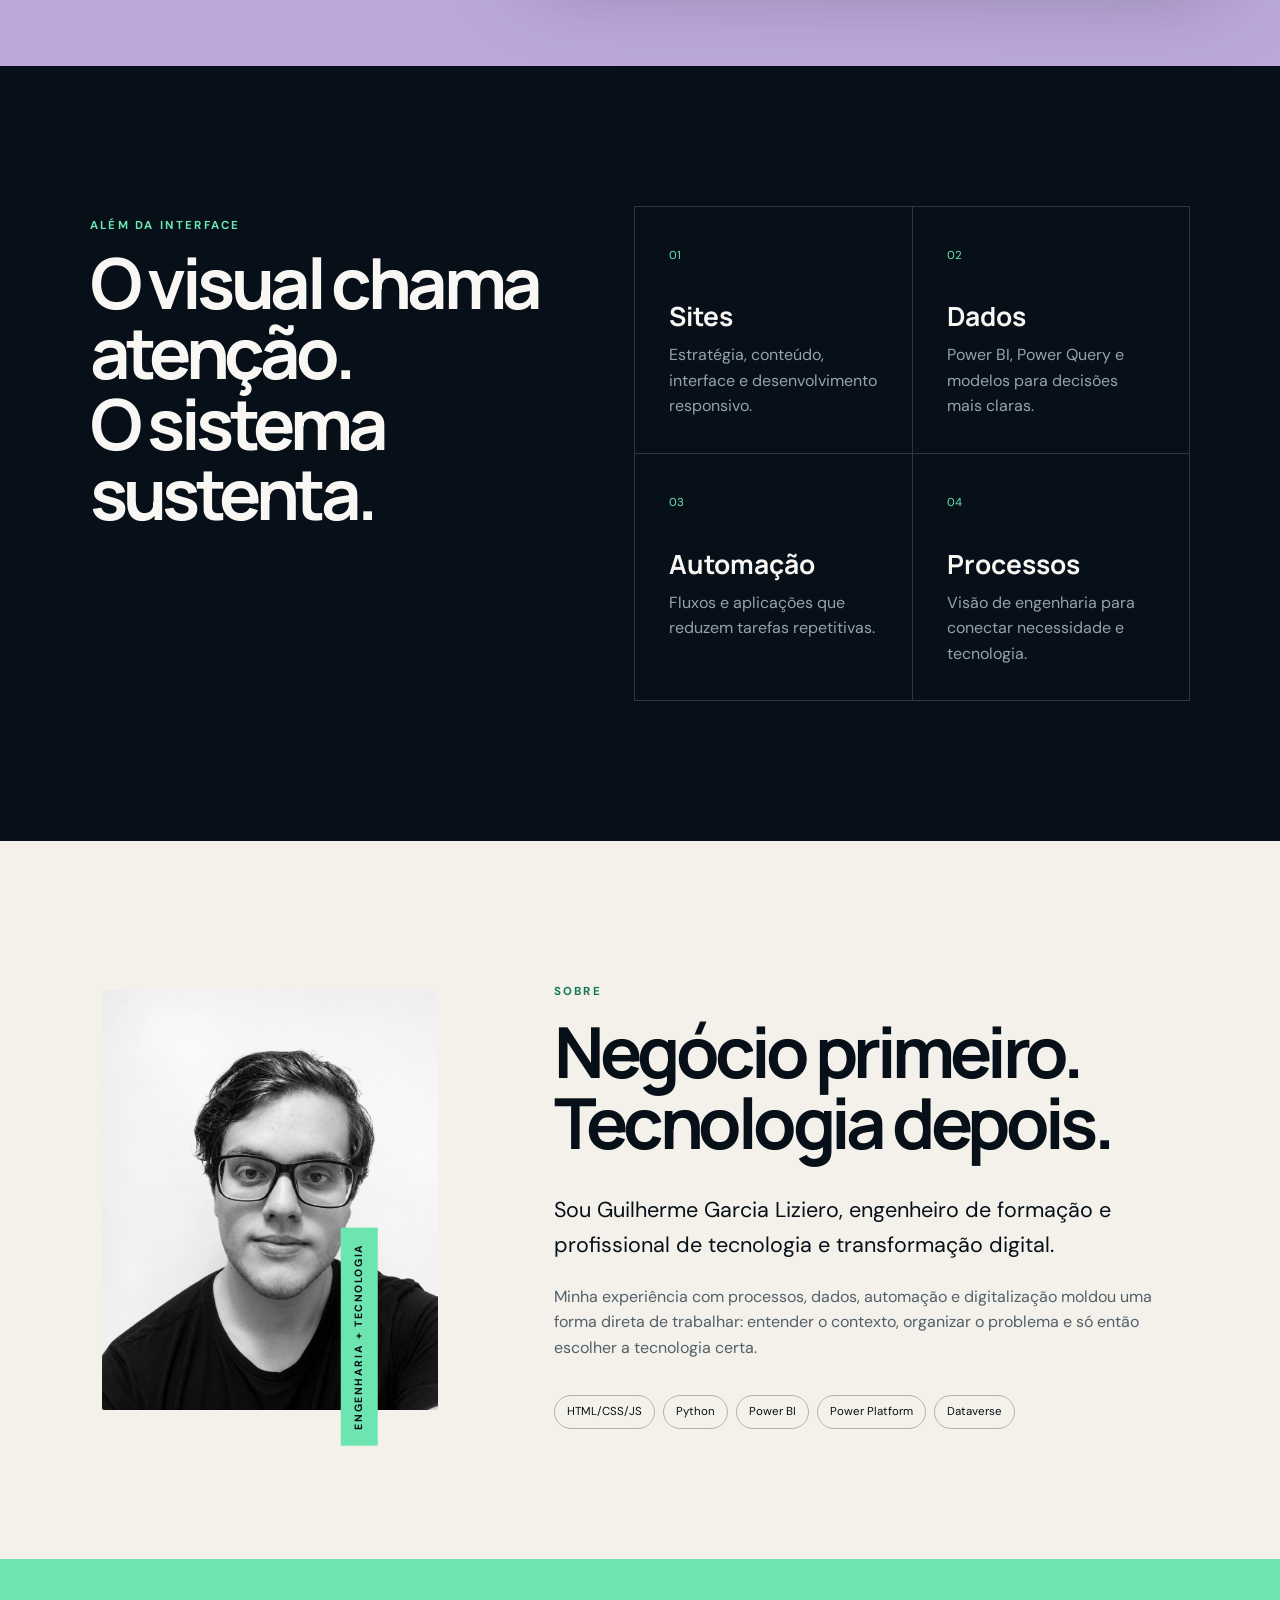
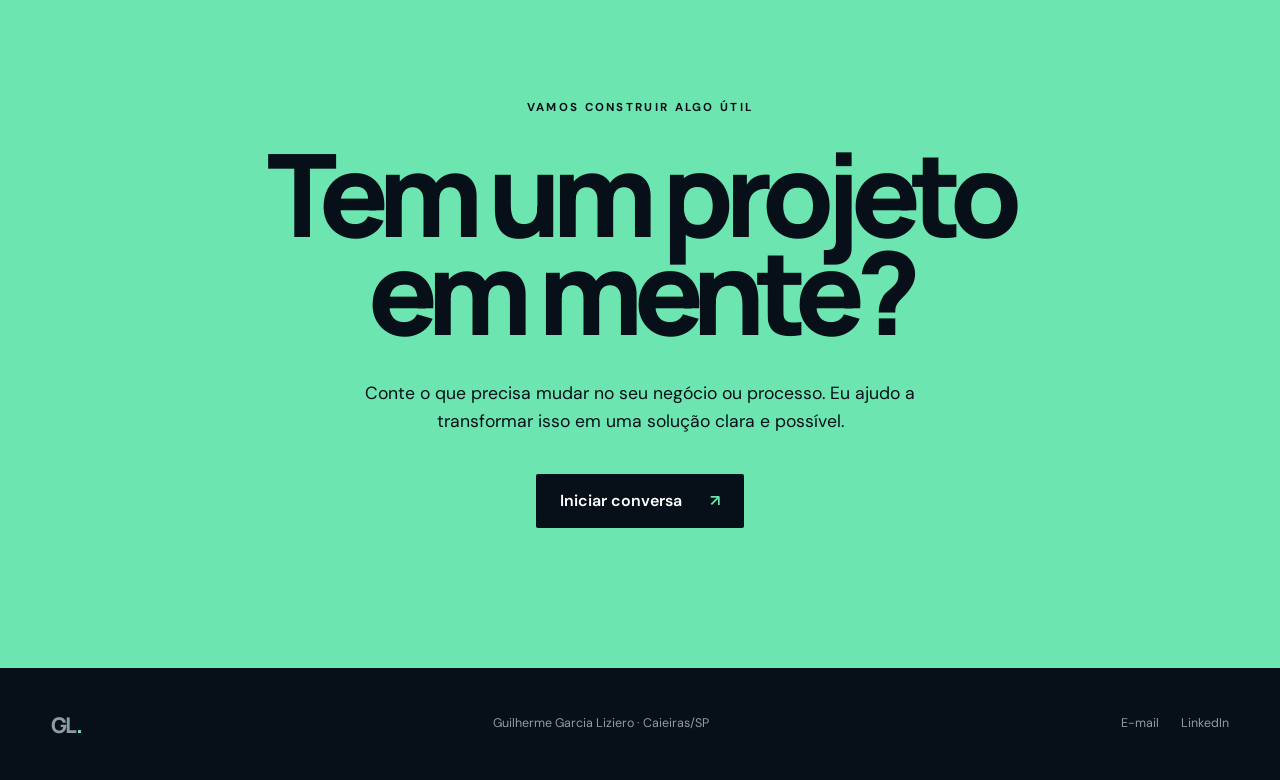
==== commit b48238ea: "Adiciona demo Nina Arcanjo (fotografia) Nova demo 08 no portfólio: portfólio + landing page de uma f" ====
--- a/index.html
+++ b/index.html
@@ -21,7 +21,7 @@
   <header class="topbar"><a class="brand" href="#inicio" aria-label="Página inicial">GL<span>.</span></a><nav class="nav" aria-label="Navegação principal"><a href="#trabalhos">Projetos</a><a href="#sobre">Sobre</a><a href="#contato">Contato</a></nav><a class="top-cta" href="https://wa.me/5511975745618?text=Ol%C3%A1%2C%20Guilherme!%20Vi%20seu%20portf%C3%B3lio%20e%20quero%20conversar%20sobre%20um%20projeto." target="_blank" rel="noopener">Vamos conversar <span>↗</span></a></header>
   <main id="conteudo">
     <section class="hero" id="inicio"><div class="hero-orbit" aria-hidden="true"><i></i><i></i><i></i></div><div class="hero-copy"><p class="eyebrow">DESIGN · DESENVOLVIMENTO · AUTOMAÇÃO</p><h1>Eu transformo negócios e processos em experiências digitais <em>claras.</em></h1><p class="hero-lead">Sites com personalidade, dados que orientam e automações que liberam tempo. Cada solução começa no problema real — não na ferramenta.</p><div class="hero-actions"><a class="button primary" href="#trabalhos">Explorar projetos <span>↓</span></a><a class="button ghost" href="https://www.linkedin.com/in/guilherme-garcia-liziero/" target="_blank" rel="noopener">LinkedIn ↗</a></div></div><div class="hero-note"><span class="availability"><i></i> Disponível para novos projetos</span><p>Caieiras · São Paulo · Brasil</p></div><div class="hero-index" aria-label="Áreas de atuação"><span>01 Web</span><span>02 Dados</span><span>03 Automação</span></div></section>
-    <section class="intro" id="trabalhos"><p class="kicker">PROJETOS SELECIONADOS</p><h2>Sete nichos.<br>Sete linguagens visuais.</h2><p>As demos abaixo preservam a direção criativa de cada projeto e usam marcas, contatos e dados totalmente fictícios.</p></section>
+    <section class="intro" id="trabalhos"><p class="kicker">PROJETOS SELECIONADOS</p><h2>Oito nichos.<br>Oito linguagens visuais.</h2><p>As demos abaixo preservam a direção criativa de cada projeto e usam marcas, contatos e dados totalmente fictícios.</p></section>
 
     <section class="project-band industrial" data-project><div class="project-copy"><div class="project-meta"><span>01</span><span>Indústria B2B</span></div><h2>Forge<br>Industrial</h2><p>Catálogo técnico com presença forte, leitura rápida e jornada comercial objetiva para um fabricante de equipamentos industriais.</p><ul><li>Arquitetura de informação</li><li>Website institucional</li><li>Conversão B2B</li></ul><a class="project-link" href="projetos/forge-industrial/index.html">Explorar demo <span>↗</span></a></div><a class="project-stage" href="projetos/forge-industrial/index.html" aria-label="Abrir demo Forge Industrial"><div class="browser"><div class="browser-bar"><i></i><i></i><i></i><span>forge-industrial.demo</span></div><img src="preview-assets/forge-industrial.webp" alt="Prévia do projeto Forge Industrial" width="1440" height="900" decoding="async"></div></a></section>
     <section class="project-band gastronomy" data-project><div class="project-copy"><div class="project-meta"><span>02</span><span>Gastronomia</span></div><h2>Casa<br>Amora</h2><p>Uma experiência editorial e acolhedora para um bistrô autoral, com menu, atmosfera e reservas conduzidos sem perder leveza.</p><ul><li>Direção de arte</li><li>Experiência mobile</li><li>Jornada de reserva</li></ul><a class="project-link" href="projetos/casa-amora/index.html">Explorar demo <span>↗</span></a></div><a class="project-stage" href="projetos/casa-amora/index.html" aria-label="Abrir demo Casa Amora"><div class="browser"><div class="browser-bar"><i></i><i></i><i></i><span>casa-amora.demo</span></div><img src="preview-assets/casa-amora.webp" alt="Prévia do projeto Casa Amora" width="1440" height="900" decoding="async"></div></a></section>
@@ -31,6 +31,7 @@
     <section class="project-band therapy" data-project><div class="project-copy"><div class="project-meta"><span>06</span><span>Saúde e bem-estar</span></div><h2>Lume<br>Terapia</h2><p>Uma experiência de cuidado emocional com fotografia editorial, navegação acolhedora e caminhos claros para o primeiro contato.</p><ul><li>Direção de arte</li><li>Experiência responsiva</li><li>Conteúdo ético</li></ul><a class="project-link" href="projetos/lume-terapia/index.html">Explorar demo <span>↗</span></a></div><a class="project-stage" href="projetos/lume-terapia/index.html" aria-label="Abrir demo Lume Terapia"><div class="browser"><div class="browser-bar"><i></i><i></i><i></i><span>lume-terapia.demo</span></div><div class="lume-preview" role="img" aria-label="Prévia do projeto Lume Terapia com fotografia e título sobrepostos"><span class="lume-preview__logo">lume•</span><div><small>CUIDADO EMOCIONAL · VIDA EM EQUILÍBRIO</small><strong>Um espaço para viver com mais <em>leveza.</em></strong><span class="lume-preview__button">Começar uma conversa ↗</span></div></div></div></a></section>
 
     <section class="project-band architecture" data-project><div class="project-copy"><div class="project-meta"><span>07</span><span>Arquitetura</span></div><h2>Estúdio<br>Prumo</h2><p>Redesign de um site de arquitetura herdado: auditoria de conversão, mensagem mais direta, portfólio em destaque e motion só onde guia a leitura.</p><ul><li>Auditoria de conversão</li><li>Redesign incremental</li><li>Motion com GSAP</li></ul><a class="project-link" href="projetos/estudio-prumo/index.html">Explorar demo <span>↗</span></a></div><a class="project-stage" href="projetos/estudio-prumo/index.html" aria-label="Abrir demo Estúdio Prumo"><div class="browser"><div class="browser-bar"><i></i><i></i><i></i><span>estudio-prumo.demo</span></div><img src="preview-assets/estudio-prumo.webp" alt="Prévia do projeto Estúdio Prumo" width="1440" height="900" loading="lazy" decoding="async"></div></a></section>
+    <section class="project-band photo" data-project><div class="project-copy"><div class="project-meta"><span>08</span><span>Fotografia</span></div><h2>Nina<br>Arcanjo</h2><p>Portfólio e landing page de uma fotógrafa de filme e polaroid: fotos que "revelam" na tela, mural com legendas à mão e agendamento dentro de um visor de câmera.</p><ul><li>Direção de arte</li><li>Galeria interativa</li><li>Agendamento</li></ul><a class="project-link" href="projetos/nina-arcanjo/index.html">Explorar demo <span>↗</span></a></div><a class="project-stage" href="projetos/nina-arcanjo/index.html" aria-label="Abrir demo Nina Arcanjo"><div class="browser"><div class="browser-bar"><i></i><i></i><i></i><span>nina-arcanjo.demo</span></div><img src="preview-assets/nina-arcanjo.webp" alt="Prévia do projeto Nina Arcanjo" width="1440" height="900" loading="lazy" decoding="async"></div></a></section>
     <section class="capabilities"><div><p class="kicker">ALÉM DA INTERFACE</p><h2>O visual chama atenção.<br>O sistema sustenta.</h2></div><div class="cap-grid"><article><span>01</span><h3>Sites</h3><p>Estratégia, conteúdo, interface e desenvolvimento responsivo.</p></article><article><span>02</span><h3>Dados</h3><p>Power BI, Power Query e modelos para decisões mais claras.</p></article><article><span>03</span><h3>Automação</h3><p>Fluxos e aplicações que reduzem tarefas repetitivas.</p></article><article><span>04</span><h3>Processos</h3><p>Visão de engenharia para conectar necessidade e tecnologia.</p></article></div></section>
     <section class="about" id="sobre"><div class="portrait"><img src="guilherme.jpg" alt="Guilherme Garcia Liziero" loading="lazy"><span>ENGENHARIA + TECNOLOGIA</span></div><div class="about-copy"><p class="kicker">SOBRE</p><h2>Negócio primeiro.<br>Tecnologia depois.</h2><p class="about-lead">Sou Guilherme Garcia Liziero, engenheiro de formação e profissional de tecnologia e transformação digital.</p><p>Minha experiência com processos, dados, automação e digitalização moldou uma forma direta de trabalhar: entender o contexto, organizar o problema e só então escolher a tecnologia certa.</p><div class="tool-row"><span>HTML/CSS/JS</span><span>Python</span><span>Power BI</span><span>Power Platform</span><span>Dataverse</span></div></div></section>
     <section class="contact" id="contato"><p class="kicker">VAMOS CONSTRUIR ALGO ÚTIL</p><h2>Tem um projeto<br>em mente?</h2><p>Conte o que precisa mudar no seu negócio ou processo. Eu ajudo a transformar isso em uma solução clara e possível.</p><a class="button contact-button" href="https://wa.me/5511975745618?text=Ol%C3%A1%2C%20Guilherme!%20Vi%20seu%20portf%C3%B3lio%20e%20quero%20conversar%20sobre%20um%20projeto." target="_blank" rel="noopener">Iniciar conversa <span>↗</span></a></section>
--- a/style.css
+++ b/style.css
@@ -1,4 +1,4 @@
-:root{--ink:#071019;--paper:#f3f1ea;--mint:#6de5b1;--line:rgba(255,255,255,.16);--sans:'DM Sans',sans-serif;--display:'Manrope',sans-serif}*{box-sizing:border-box}html{scroll-behavior:smooth}body{margin:0;background:var(--ink);color:#f8f7f3;font-family:var(--sans);font-size:16px;line-height:1.6;overflow-x:hidden}a{color:inherit;text-decoration:none}img{max-width:100%;display:block}.skip{position:fixed;left:16px;top:-80px;background:#fff;color:#000;padding:10px 16px;z-index:100}.skip:focus{top:16px}.topbar{position:fixed;z-index:50;top:0;left:0;right:0;height:78px;padding:0 clamp(20px,4vw,64px);display:flex;align-items:center;justify-content:space-between;background:linear-gradient(180deg,rgba(7,16,25,.92),rgba(7,16,25,.15),transparent);backdrop-filter:blur(9px)}.brand{font:800 1.35rem var(--display);letter-spacing:-.08em}.brand span{color:var(--mint)}.nav{display:flex;gap:34px}.nav a,.top-cta{font-size:.86rem;font-weight:600}.nav a{opacity:.72}.nav a:hover{opacity:1}.top-cta{border-bottom:1px solid var(--mint);padding:8px 0}.top-cta span{color:var(--mint)}.hero{min-height:100svh;display:grid;grid-template-columns:minmax(0,1fr) auto;align-content:center;position:relative;padding:150px clamp(22px,7vw,112px) 70px;isolation:isolate}.hero:before{content:'';position:absolute;inset:0;background:radial-gradient(circle at 78% 43%,rgba(109,229,177,.12),transparent 28%),linear-gradient(120deg,transparent 55%,rgba(255,255,255,.025) 55%);z-index:-2}.hero-copy{max-width:1040px}.eyebrow,.kicker{font-size:.72rem;letter-spacing:.2em;font-weight:700}.eyebrow{color:var(--mint);margin:0 0 28px}.hero h1{font:700 clamp(3rem,7.5vw,7.4rem)/.98 var(--display);letter-spacing:-.075em;margin:0;max-width:1100px}.hero h1 em{font-style:normal;color:var(--mint)}.hero-lead{max-width:690px;font-size:clamp(1rem,1.45vw,1.28rem);color:#b9c3ca;margin:34px 0}.hero-actions{display:flex;gap:12px;flex-wrap:wrap}.button{display:inline-flex;align-items:center;gap:28px;justify-content:center;min-height:54px;padding:0 24px;border-radius:2px;font-weight:600}.primary{background:var(--mint);color:var(--ink)}.ghost{border:1px solid rgba(255,255,255,.28)}.hero-note{position:absolute;left:clamp(22px,7vw,112px);bottom:38px;display:flex;align-items:center;gap:26px;color:#89949c;font-size:.8rem}.availability{color:#dfe6e8}.availability i{display:inline-block;width:7px;height:7px;border-radius:50%;background:var(--mint);box-shadow:0 0 16px var(--mint);margin-right:7px}.hero-index{position:absolute;right:clamp(22px,5vw,78px);bottom:38px;display:flex;gap:22px;color:#758089;font-size:.75rem}.hero-orbit{position:absolute;width:min(47vw,690px);aspect-ratio:1;right:-17vw;top:5vh;border:1px solid rgba(109,229,177,.12);border-radius:50%;z-index:-1;animation:spin 30s linear infinite}.hero-orbit i{position:absolute;border:1px solid rgba(109,229,177,.08);border-radius:50%;inset:14%}.hero-orbit i:nth-child(2){inset:29%}.hero-orbit i:nth-child(3){width:12px;height:12px;inset:50% auto auto 0;background:var(--mint);border:0;box-shadow:0 0 32px var(--mint)}@keyframes spin{to{transform:rotate(360deg)}}.intro{background:var(--paper);color:var(--ink);padding:130px clamp(22px,8vw,130px);display:grid;grid-template-columns:1fr 1.5fr 1fr;gap:50px;align-items:end}.intro .kicker{align-self:start}.intro h2,.capabilities h2,.about h2{font:700 clamp(2.6rem,5.5vw,5.5rem)/1 var(--display);letter-spacing:-.065em;margin:0}.intro>p:last-child{color:#52606a;margin:0;max-width:380px}.project-band{min-height:92vh;padding:clamp(60px,7vw,110px) clamp(22px,6vw,96px);display:grid;grid-template-columns:minmax(280px,.7fr) minmax(0,1.3fr);gap:clamp(38px,7vw,110px);align-items:center;overflow:hidden;position:relative}.project-band:before{content:'';position:absolute;width:45vw;aspect-ratio:1;border-radius:50%;right:-18vw;top:-20vw;background:rgba(255,255,255,.06);filter:blur(2px)}.project-copy{position:relative;z-index:2}.project-meta{display:flex;justify-content:space-between;border-bottom:1px solid currentColor;padding-bottom:12px;font-size:.74rem;text-transform:uppercase;letter-spacing:.13em;opacity:.65}.project-copy h2{font:800 clamp(3.5rem,6.2vw,6.8rem)/.86 var(--display);letter-spacing:-.08em;margin:48px 0 28px}.project-copy>p{font-size:1.08rem;max-width:500px;opacity:.78}.project-copy ul{list-style:none;padding:0;margin:30px 0 38px;display:flex;gap:8px;flex-wrap:wrap}.project-copy li{border:1px solid currentColor;border-radius:999px;padding:6px 12px;font-size:.7rem;opacity:.7}.project-link{display:inline-flex;gap:34px;align-items:center;font-weight:700;border-bottom:1px solid currentColor;padding-bottom:8px}.project-link span{transition:transform .25s}.project-link:hover span{transform:translate(5px,-5px)}.project-stage{min-width:0;position:relative;z-index:2;perspective:1000px}.browser{background:#0e1114;border-radius:14px;box-shadow:0 45px 90px rgba(0,0,0,.35);overflow:hidden;transform:rotateY(-3deg) rotateX(1deg);transition:transform .5s ease}.project-stage:hover .browser{transform:none}.browser-bar{height:40px;background:#161b20;display:flex;align-items:center;gap:6px;padding:0 13px;color:#7a858d;font-size:.65rem}.browser-bar i{width:7px;height:7px;border-radius:50%;background:#39424a}.browser-bar span{margin-left:9px}.browser iframe{display:block;width:1440px;height:900px;border:0;transform:scale(.56);transform-origin:0 0;pointer-events:none}.browser{height:544px}.industrial{background:#f0c900;color:#10141a}.industrial .browser{outline:10px solid rgba(0,0,0,.07)}.gastronomy{background:#3e1f18;color:#f5e8d5}.beauty{background:#dad2c6;color:#2c332e}.fitness{background:#123adb;color:#fff}.legal{background:#0f3440;color:#f4f5f2}.capabilities{padding:140px clamp(22px,7vw,112px);display:grid;grid-template-columns:1fr 1.2fr;gap:80px;background:#071019}.capabilities .kicker,.about .kicker{color:var(--mint)}.cap-grid{display:grid;grid-template-columns:1fr 1fr;border-top:1px solid var(--line);border-left:1px solid var(--line)}.cap-grid article{padding:34px;border-right:1px solid var(--line);border-bottom:1px solid var(--line);min-height:210px}.cap-grid span{color:var(--mint);font-size:.72rem}.cap-grid h3{font:700 1.65rem var(--display);margin:32px 0 8px}.cap-grid p{color:#95a3ac;margin:0}.about{background:var(--paper);color:var(--ink);padding:130px clamp(22px,8vw,130px);display:grid;grid-template-columns:minmax(260px,.7fr) 1.3fr;gap:clamp(50px,9vw,140px);align-items:center}.portrait{position:relative}.portrait img{width:100%;aspect-ratio:4/5;object-fit:cover;filter:grayscale(100%);border-radius:2px}.portrait span{position:absolute;right:-30px;bottom:55px;background:var(--mint);padding:10px 16px;font-size:.66rem;letter-spacing:.15em;font-weight:700;transform:rotate(-90deg);transform-origin:center}.about-copy .kicker{color:#147758}.about-copy h2{margin:15px 0 36px}.about-copy>p{max-width:760px;color:#52606a}.about-lead{font-size:1.35rem!important;color:var(--ink)!important}.tool-row{display:flex;gap:8px;flex-wrap:wrap;margin-top:34px}.tool-row span{border:1px solid #adb4b0;border-radius:999px;padding:7px 12px;font-size:.72rem}.contact{padding:140px clamp(22px,8vw,130px);text-align:center;background:var(--mint);color:var(--ink)}.contact .kicker{margin:0 0 28px}.contact h2{font:800 clamp(4rem,9vw,9rem)/.85 var(--display);letter-spacing:-.08em;margin:0}.contact>p:not(.kicker){max-width:580px;margin:38px auto;font-size:1.1rem}.contact-button{background:var(--ink);color:#fff}.contact-button span{color:var(--mint)}footer{padding:34px clamp(22px,4vw,64px);display:flex;align-items:center;justify-content:space-between;color:#8f9ba3;font-size:.78rem}footer>div{display:flex;gap:22px}footer a:hover{color:#fff}.reveal{opacity:0;transform:translateY(24px);transition:opacity .65s ease,transform .65s ease}.reveal.in{opacity:1;transform:none}@media(max-width:900px){.nav{display:none}.hero{grid-template-columns:1fr}.hero-index{display:none}.intro{grid-template-columns:1fr;gap:20px}.project-band{grid-template-columns:1fr;min-height:auto}.project-copy h2{margin:30px 0 20px}.browser{height:min(58vw,500px)}.browser iframe{transform:scale(.47)}.capabilities,.about{grid-template-columns:1fr}.portrait{max-width:520px}.capabilities{gap:50px}}@media(max-width:620px){.topbar{height:66px}.top-cta{font-size:0}.top-cta span{font-size:1rem}.hero{padding-top:110px}.hero h1{font-size:3.25rem}.hero-lead{font-size:1rem}.hero-note{position:static;margin-top:70px;display:block}.hero-note p{margin:5px 0}.intro{padding-top:90px;padding-bottom:90px}.project-band{padding:72px 20px}.project-copy h2{font-size:3.8rem}.project-stage{margin:0 -5px}.browser{height:58vw;border-radius:8px}.browser-bar{height:26px}.browser iframe{transform:scale(.28)}.capabilities,.about,.contact{padding:90px 22px}.cap-grid{grid-template-columns:1fr}.portrait span{right:-45px}.contact h2{font-size:4rem}footer{flex-wrap:wrap;gap:16px}footer p{order:3;width:100%}}@media(prefers-reduced-motion:reduce){html{scroll-behavior:auto}.hero-orbit{animation:none}.browser,.project-link span,.reveal{transition:none}}
+:root{--ink:#071019;--paper:#f3f1ea;--mint:#6de5b1;--line:rgba(255,255,255,.16);--sans:'DM Sans',sans-serif;--display:'Manrope',sans-serif}*{box-sizing:border-box}html{scroll-behavior:smooth}body{margin:0;background:var(--ink);color:#f8f7f3;font-family:var(--sans);font-size:16px;line-height:1.6;overflow-x:hidden}a{color:inherit;text-decoration:none}img{max-width:100%;display:block}.skip{position:fixed;left:16px;top:-80px;background:#fff;color:#000;padding:10px 16px;z-index:100}.skip:focus{top:16px}.topbar{position:fixed;z-index:50;top:0;left:0;right:0;height:78px;padding:0 clamp(20px,4vw,64px);display:flex;align-items:center;justify-content:space-between;background:linear-gradient(180deg,rgba(7,16,25,.92),rgba(7,16,25,.15),transparent);backdrop-filter:blur(9px)}.brand{font:800 1.35rem var(--display);letter-spacing:-.08em}.brand span{color:var(--mint)}.nav{display:flex;gap:34px}.nav a,.top-cta{font-size:.86rem;font-weight:600}.nav a{opacity:.72}.nav a:hover{opacity:1}.top-cta{border-bottom:1px solid var(--mint);padding:8px 0}.top-cta span{color:var(--mint)}.hero{min-height:100svh;display:grid;grid-template-columns:minmax(0,1fr) auto;align-content:center;position:relative;overflow:hidden;padding:150px clamp(22px,7vw,112px) 70px;isolation:isolate}.hero:before{content:'';position:absolute;inset:0;background:radial-gradient(circle at 78% 43%,rgba(109,229,177,.12),transparent 28%),linear-gradient(120deg,transparent 55%,rgba(255,255,255,.025) 55%);z-index:-2}.hero-copy{max-width:1040px}.eyebrow,.kicker{font-size:.72rem;letter-spacing:.2em;font-weight:700}.eyebrow{color:var(--mint);margin:0 0 28px}.hero h1{font:700 clamp(3rem,7.5vw,7.4rem)/.98 var(--display);letter-spacing:-.075em;margin:0;max-width:1100px}.hero h1 em{font-style:normal;color:var(--mint)}.hero-lead{max-width:690px;font-size:clamp(1rem,1.45vw,1.28rem);color:#b9c3ca;margin:34px 0}.hero-actions{display:flex;gap:12px;flex-wrap:wrap}.button{display:inline-flex;align-items:center;gap:28px;justify-content:center;min-height:54px;padding:0 24px;border-radius:2px;font-weight:600}.primary{background:var(--mint);color:var(--ink)}.ghost{border:1px solid rgba(255,255,255,.28)}.hero-note{position:absolute;left:clamp(22px,7vw,112px);bottom:38px;display:flex;align-items:center;gap:26px;color:#89949c;font-size:.8rem}.availability{color:#dfe6e8}.availability i{display:inline-block;width:7px;height:7px;border-radius:50%;background:var(--mint);box-shadow:0 0 16px var(--mint);margin-right:7px}.hero-index{position:absolute;right:clamp(22px,5vw,78px);bottom:38px;display:flex;gap:22px;color:#758089;font-size:.75rem}.hero-orbit{position:absolute;width:min(47vw,690px);aspect-ratio:1;right:-17vw;top:5vh;border:1px solid rgba(109,229,177,.12);border-radius:50%;z-index:-1;animation:spin 30s linear infinite}.hero-orbit i{position:absolute;border:1px solid rgba(109,229,177,.08);border-radius:50%;inset:14%}.hero-orbit i:nth-child(2){inset:29%}.hero-orbit i:nth-child(3){width:12px;height:12px;inset:50% auto auto 0;background:var(--mint);border:0;box-shadow:0 0 32px var(--mint)}@keyframes spin{to{transform:rotate(360deg)}}.intro{background:var(--paper);color:var(--ink);padding:130px clamp(22px,8vw,130px);display:grid;grid-template-columns:1fr 1.5fr 1fr;gap:50px;align-items:end}.intro .kicker{align-self:start}.intro h2,.capabilities h2,.about h2{font:700 clamp(2.6rem,5.5vw,5.5rem)/1 var(--display);letter-spacing:-.065em;margin:0}.intro>p:last-child{color:#52606a;margin:0;max-width:380px}.project-band{min-height:92vh;padding:clamp(60px,7vw,110px) clamp(22px,6vw,96px);display:grid;grid-template-columns:minmax(280px,.7fr) minmax(0,1.3fr);gap:clamp(38px,7vw,110px);align-items:center;overflow:hidden;position:relative}.project-band:before{content:'';position:absolute;width:45vw;aspect-ratio:1;border-radius:50%;right:-18vw;top:-20vw;background:rgba(255,255,255,.06);filter:blur(2px)}.project-copy{position:relative;z-index:2}.project-meta{display:flex;justify-content:space-between;border-bottom:1px solid currentColor;padding-bottom:12px;font-size:.74rem;text-transform:uppercase;letter-spacing:.13em;opacity:.65}.project-copy h2{font:800 clamp(3.5rem,6.2vw,6.8rem)/.86 var(--display);letter-spacing:-.08em;margin:48px 0 28px}.project-copy>p{font-size:1.08rem;max-width:500px;opacity:.78}.project-copy ul{list-style:none;padding:0;margin:30px 0 38px;display:flex;gap:8px;flex-wrap:wrap}.project-copy li{border:1px solid currentColor;border-radius:999px;padding:6px 12px;font-size:.7rem;opacity:.7}.project-link{display:inline-flex;gap:34px;align-items:center;font-weight:700;border-bottom:1px solid currentColor;padding-bottom:8px}.project-link span{transition:transform .25s}.project-link:hover span{transform:translate(5px,-5px)}.project-stage{min-width:0;position:relative;z-index:2;perspective:1000px}.browser{background:#0e1114;border-radius:14px;box-shadow:0 45px 90px rgba(0,0,0,.35);overflow:hidden;transform:rotateY(-3deg) rotateX(1deg);transition:transform .5s ease}.project-stage:hover .browser{transform:none}.browser-bar{height:40px;background:#161b20;display:flex;align-items:center;gap:6px;padding:0 13px;color:#7a858d;font-size:.65rem}.browser-bar i{width:7px;height:7px;border-radius:50%;background:#39424a}.browser-bar span{margin-left:9px}.browser iframe{display:block;width:1440px;height:900px;border:0;transform:scale(.56);transform-origin:0 0;pointer-events:none}.browser{height:544px}.industrial{background:#f0c900;color:#10141a}.industrial .browser{outline:10px solid rgba(0,0,0,.07)}.gastronomy{background:#3e1f18;color:#f5e8d5}.beauty{background:#dad2c6;color:#2c332e}.fitness{background:#123adb;color:#fff}.legal{background:#0f3440;color:#f4f5f2}.capabilities{padding:140px clamp(22px,7vw,112px);display:grid;grid-template-columns:1fr 1.2fr;gap:80px;background:#071019}.capabilities .kicker,.about .kicker{color:var(--mint)}.cap-grid{display:grid;grid-template-columns:1fr 1fr;border-top:1px solid var(--line);border-left:1px solid var(--line)}.cap-grid article{padding:34px;border-right:1px solid var(--line);border-bottom:1px solid var(--line);min-height:210px}.cap-grid span{color:var(--mint);font-size:.72rem}.cap-grid h3{font:700 1.65rem var(--display);margin:32px 0 8px}.cap-grid p{color:#95a3ac;margin:0}.about{background:var(--paper);color:var(--ink);padding:130px clamp(22px,8vw,130px);display:grid;grid-template-columns:minmax(260px,.7fr) 1.3fr;gap:clamp(50px,9vw,140px);align-items:center}.portrait{position:relative}.portrait img{width:100%;aspect-ratio:4/5;object-fit:cover;filter:grayscale(100%);border-radius:2px}.portrait span{position:absolute;right:-30px;bottom:55px;background:var(--mint);padding:10px 16px;font-size:.66rem;letter-spacing:.15em;font-weight:700;transform:rotate(-90deg);transform-origin:center}.about-copy .kicker{color:#147758}.about-copy h2{margin:15px 0 36px}.about-copy>p{max-width:760px;color:#52606a}.about-lead{font-size:1.35rem!important;color:var(--ink)!important}.tool-row{display:flex;gap:8px;flex-wrap:wrap;margin-top:34px}.tool-row span{border:1px solid #adb4b0;border-radius:999px;padding:7px 12px;font-size:.72rem}.contact{padding:140px clamp(22px,8vw,130px);text-align:center;background:var(--mint);color:var(--ink)}.contact .kicker{margin:0 0 28px}.contact h2{font:800 clamp(4rem,9vw,9rem)/.85 var(--display);letter-spacing:-.08em;margin:0}.contact>p:not(.kicker){max-width:580px;margin:38px auto;font-size:1.1rem}.contact-button{background:var(--ink);color:#fff}.contact-button span{color:var(--mint)}footer{padding:34px clamp(22px,4vw,64px);display:flex;align-items:center;justify-content:space-between;color:#8f9ba3;font-size:.78rem}footer>div{display:flex;gap:22px}footer a:hover{color:#fff}.reveal{opacity:0;transform:translateY(24px);transition:opacity .65s ease,transform .65s ease}.reveal.in{opacity:1;transform:none}@media(max-width:900px){.nav{display:none}.hero{grid-template-columns:1fr}.hero-index{display:none}.intro{grid-template-columns:1fr;gap:20px}.project-band{grid-template-columns:1fr;min-height:auto}.project-copy h2{margin:30px 0 20px}.browser{height:min(58vw,500px)}.browser iframe{transform:scale(.47)}.capabilities,.about{grid-template-columns:1fr}.portrait{max-width:520px}.capabilities{gap:50px}}@media(max-width:620px){.topbar{height:66px}.top-cta{font-size:0}.top-cta span{font-size:1rem}.hero{padding-top:110px}.hero h1{font-size:3.25rem}.hero-lead{font-size:1rem}.hero-note{position:static;margin-top:70px;display:block}.hero-note p{margin:5px 0}.intro{padding-top:90px;padding-bottom:90px}.project-band{padding:72px 20px}.project-copy h2{font-size:3.8rem}.project-stage{margin:0 -5px}.browser{height:58vw;border-radius:8px}.browser-bar{height:26px}.browser iframe{transform:scale(.28)}.capabilities,.about,.contact{padding:90px 22px}.cap-grid{grid-template-columns:1fr}.portrait span{right:-45px}.contact h2{font-size:4rem}footer{flex-wrap:wrap;gap:16px}footer p{order:3;width:100%}}@media(prefers-reduced-motion:reduce){html{scroll-behavior:auto}.hero-orbit{animation:none}.browser,.project-link span,.reveal{transition:none}}
 
 /* Static project previews avoid loading five complete sites while scrolling. */
 .browser img{display:block;width:100%;height:auto;aspect-ratio:16/10;object-fit:cover;object-position:top}
@@ -10,3 +10,6 @@
 @media(max-width:620px){.lume-preview{height:calc(100% - 26px);padding:10px 14px 15px}.lume-preview__logo{font-size:.9rem}.lume-preview>div{gap:6px}.lume-preview small{font-size:.35rem}.lume-preview strong{font-size:clamp(1.1rem,5vw,2rem)}.lume-preview__button{font-size:.4rem;padding:5px 8px}}
 .architecture{background:#a63d22;color:#f3f1ea}.architecture:before{background:rgba(228,87,46,.35)}
 .legal:before{background:rgba(242,169,59,.12)}.legal .project-link span{color:#f2a93b}
+/* o anel girando do hero passava da borda direita e liberava rolagem lateral no mobile */
+html,body{overflow-x:clip}
+.photo{background:#bba7da;color:#161412}.photo:before{background:rgba(255,255,255,.22)}.photo .browser{outline:10px solid rgba(22,20,18,.08)}
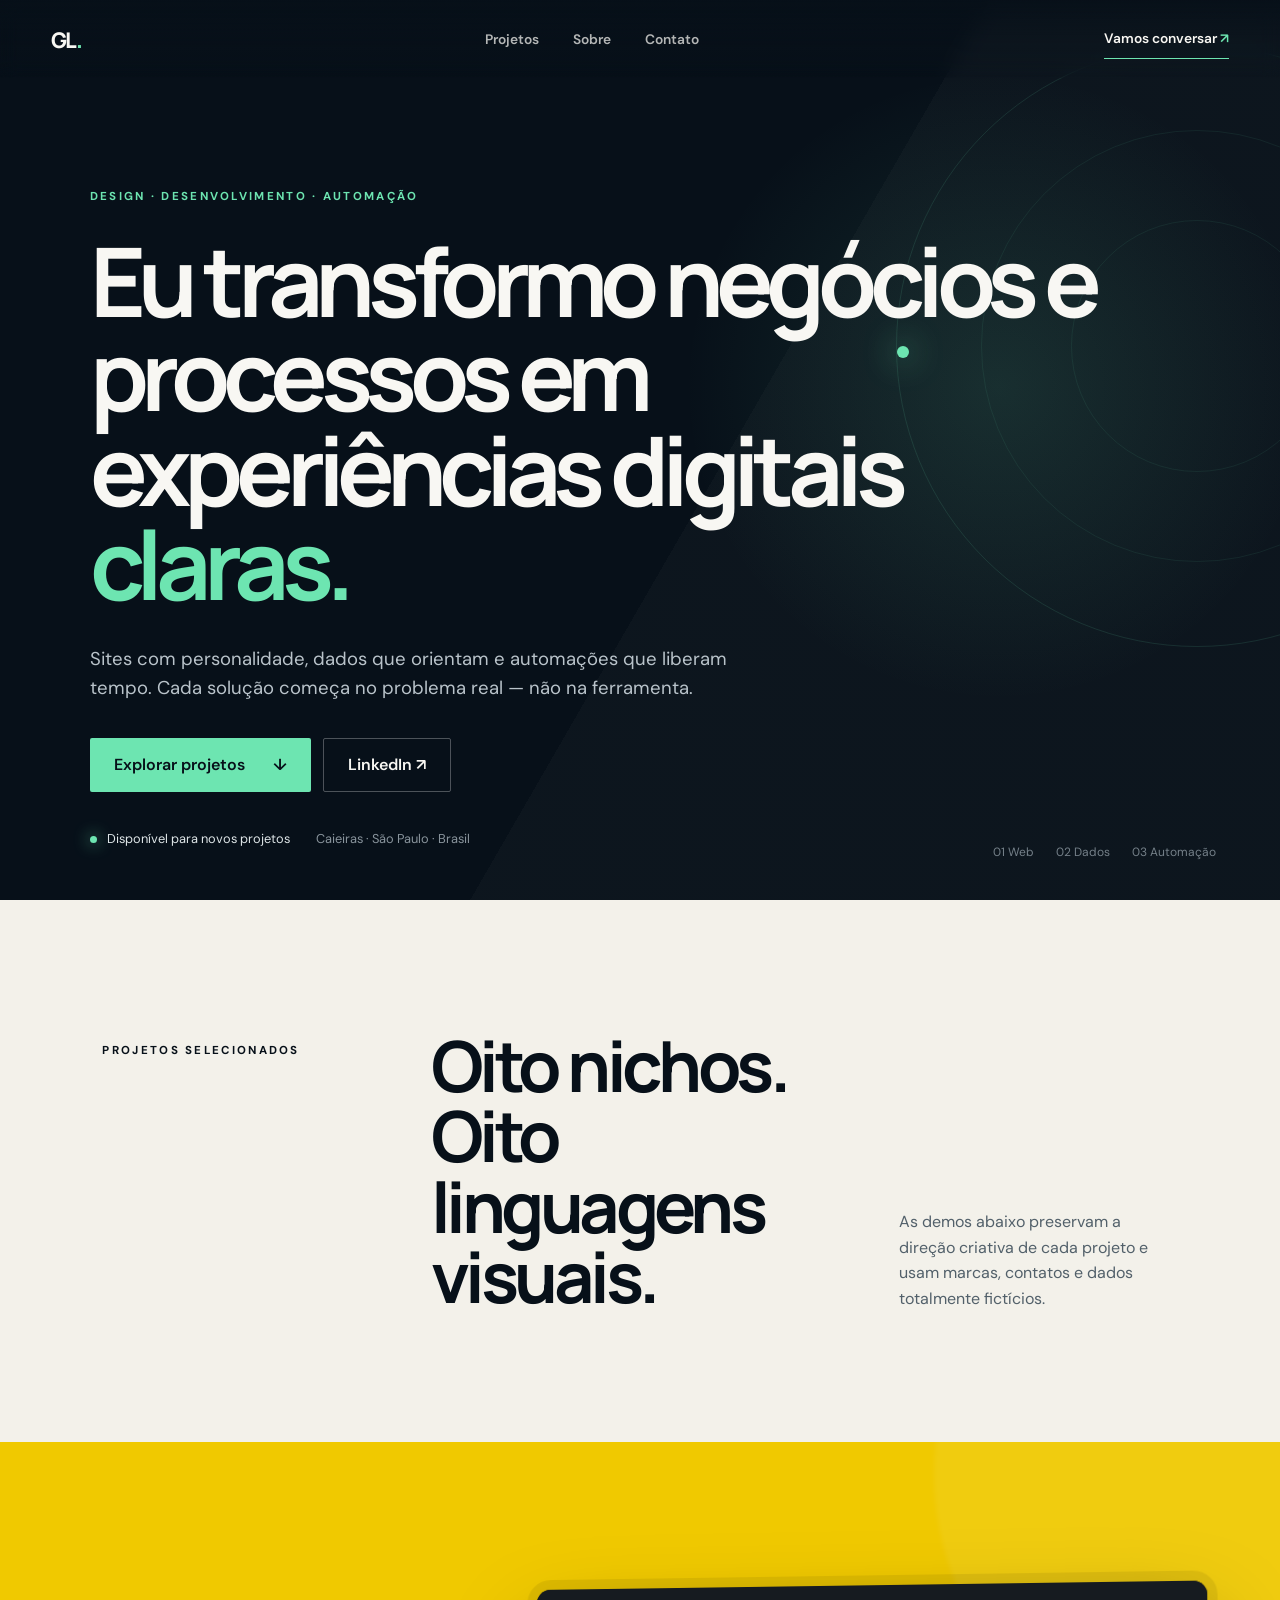
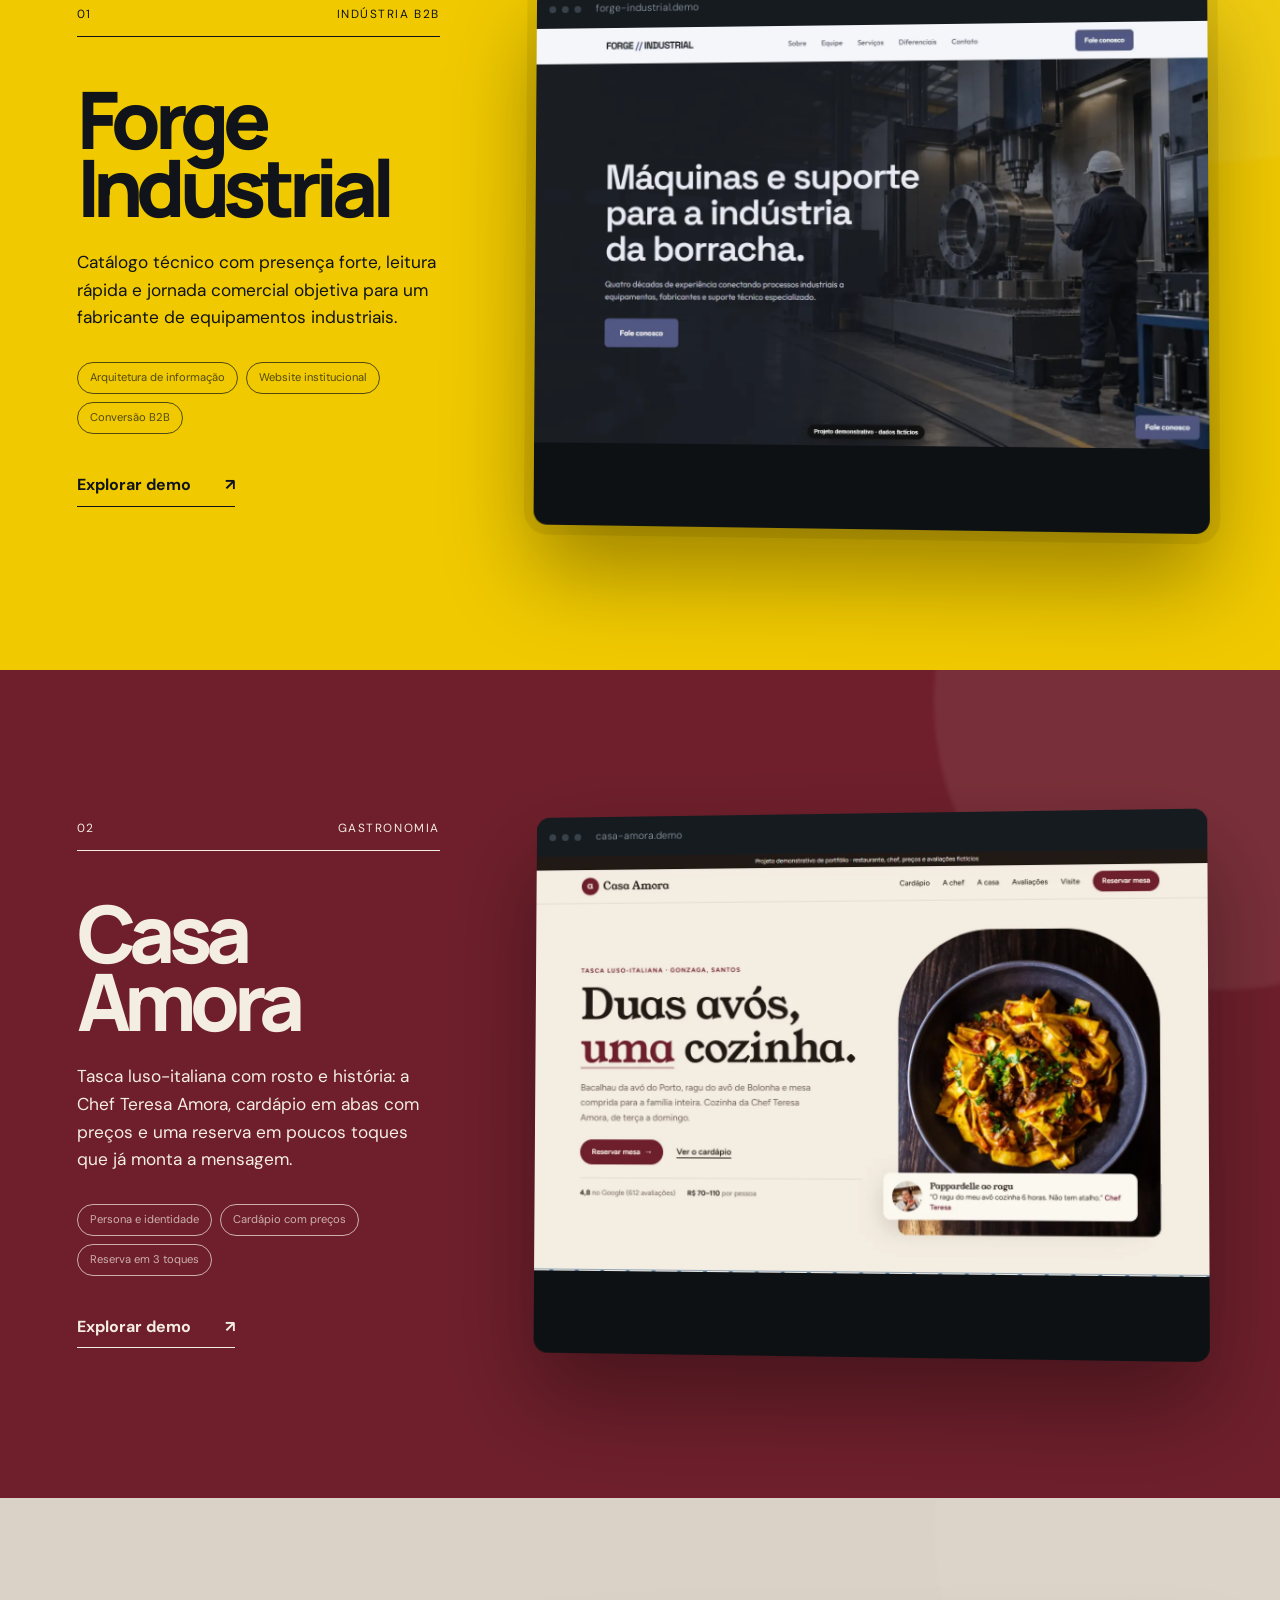
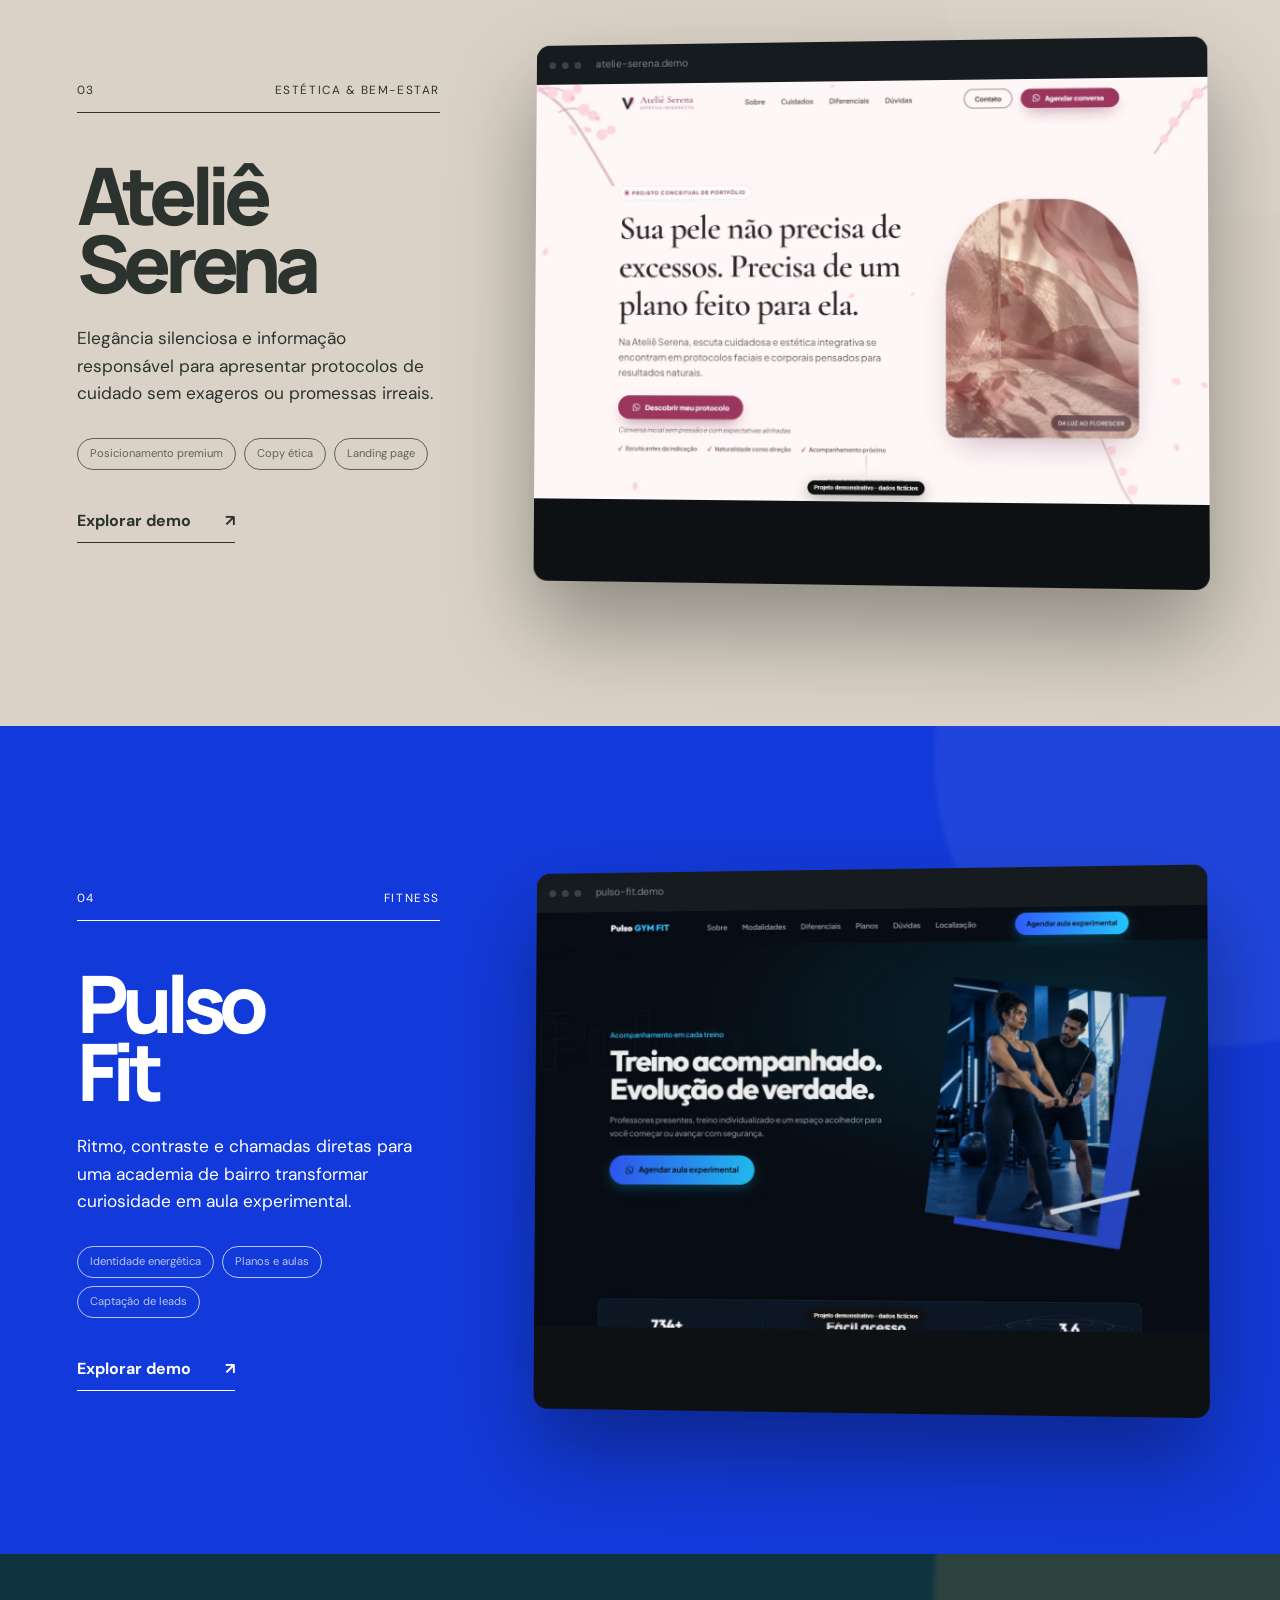
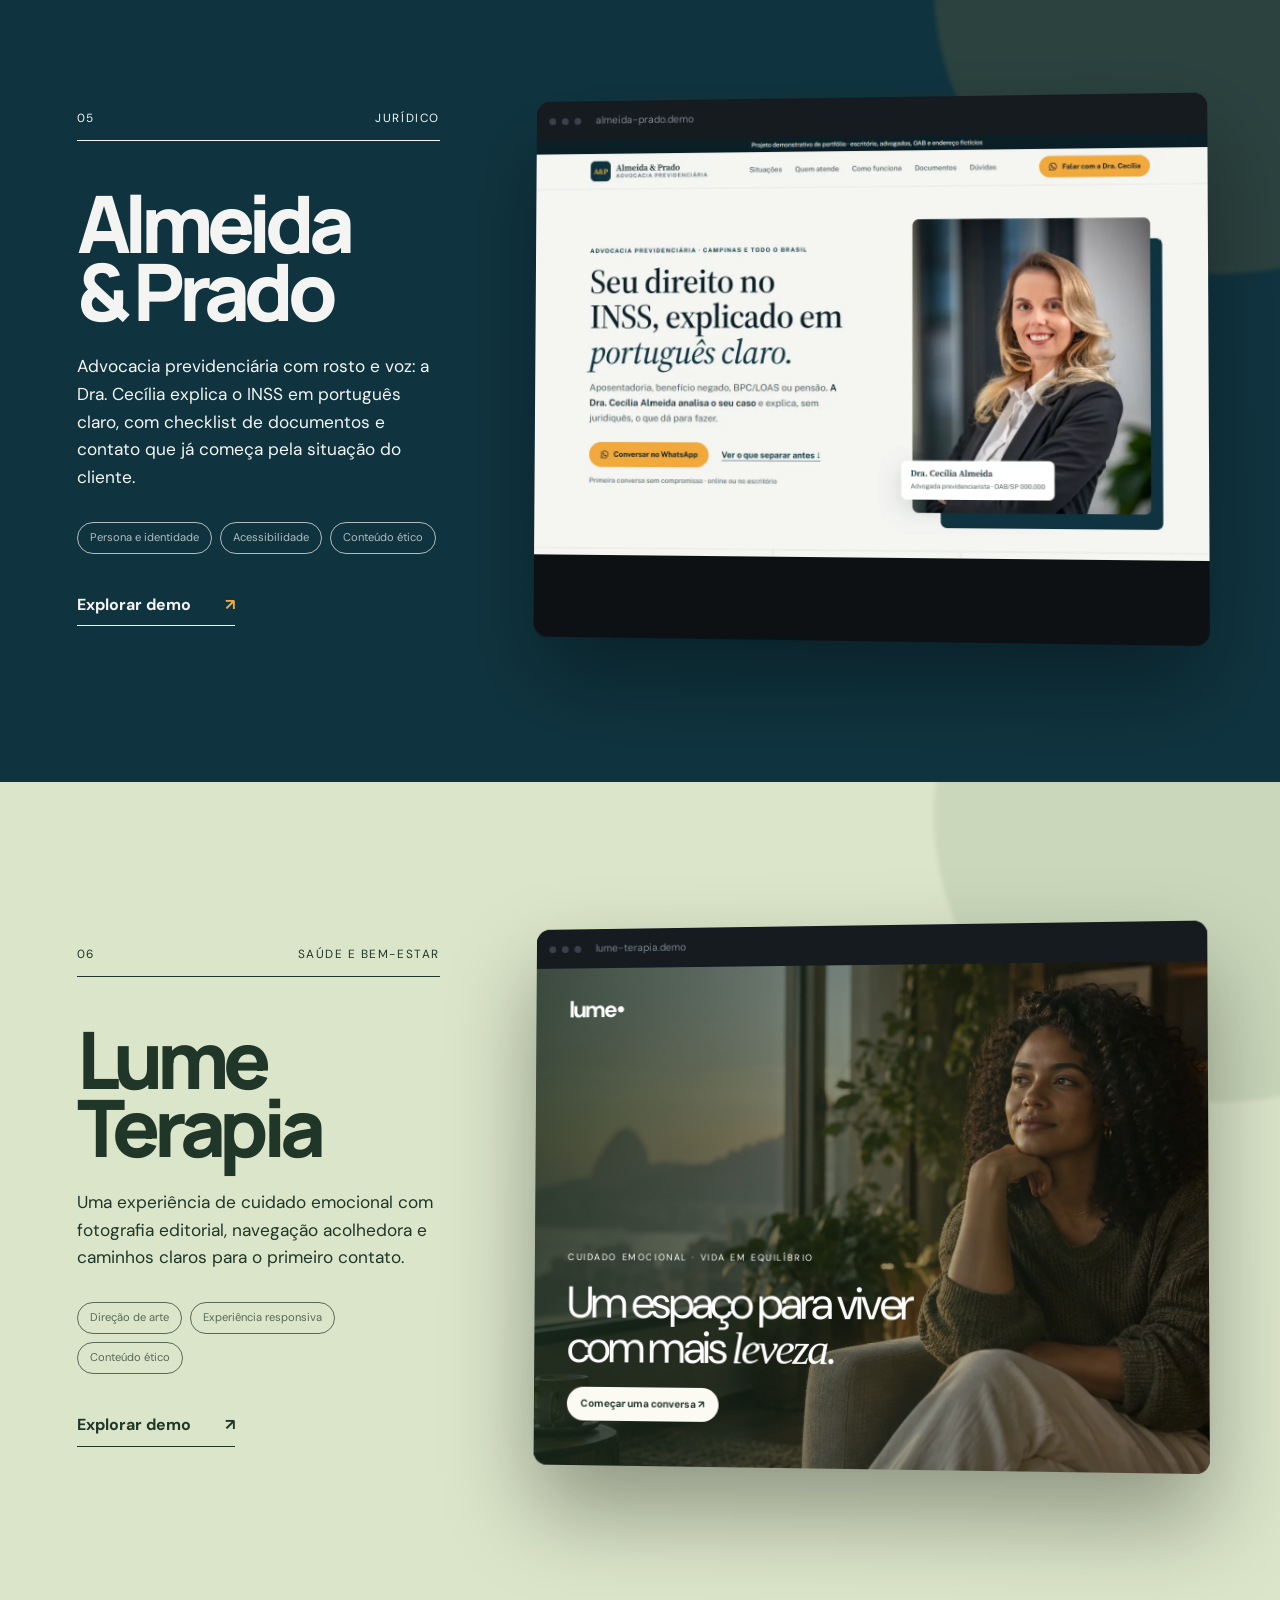
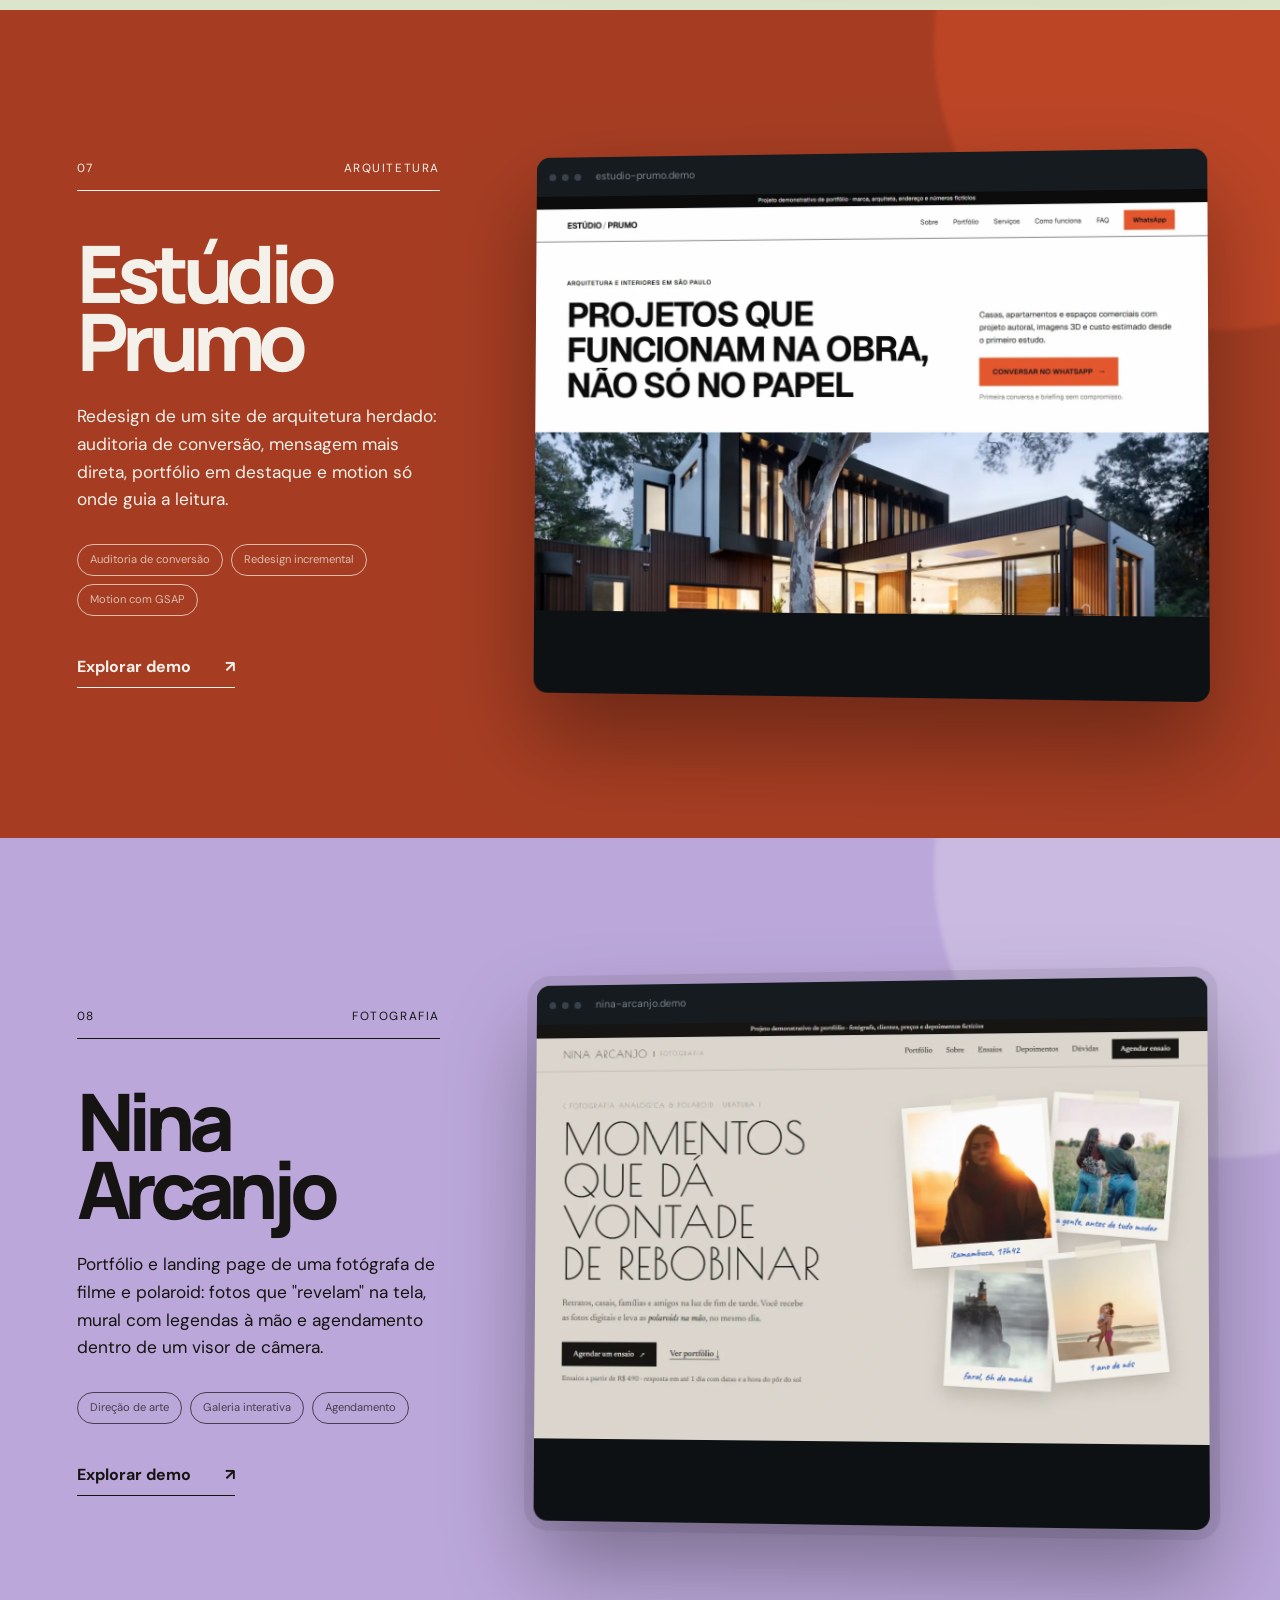
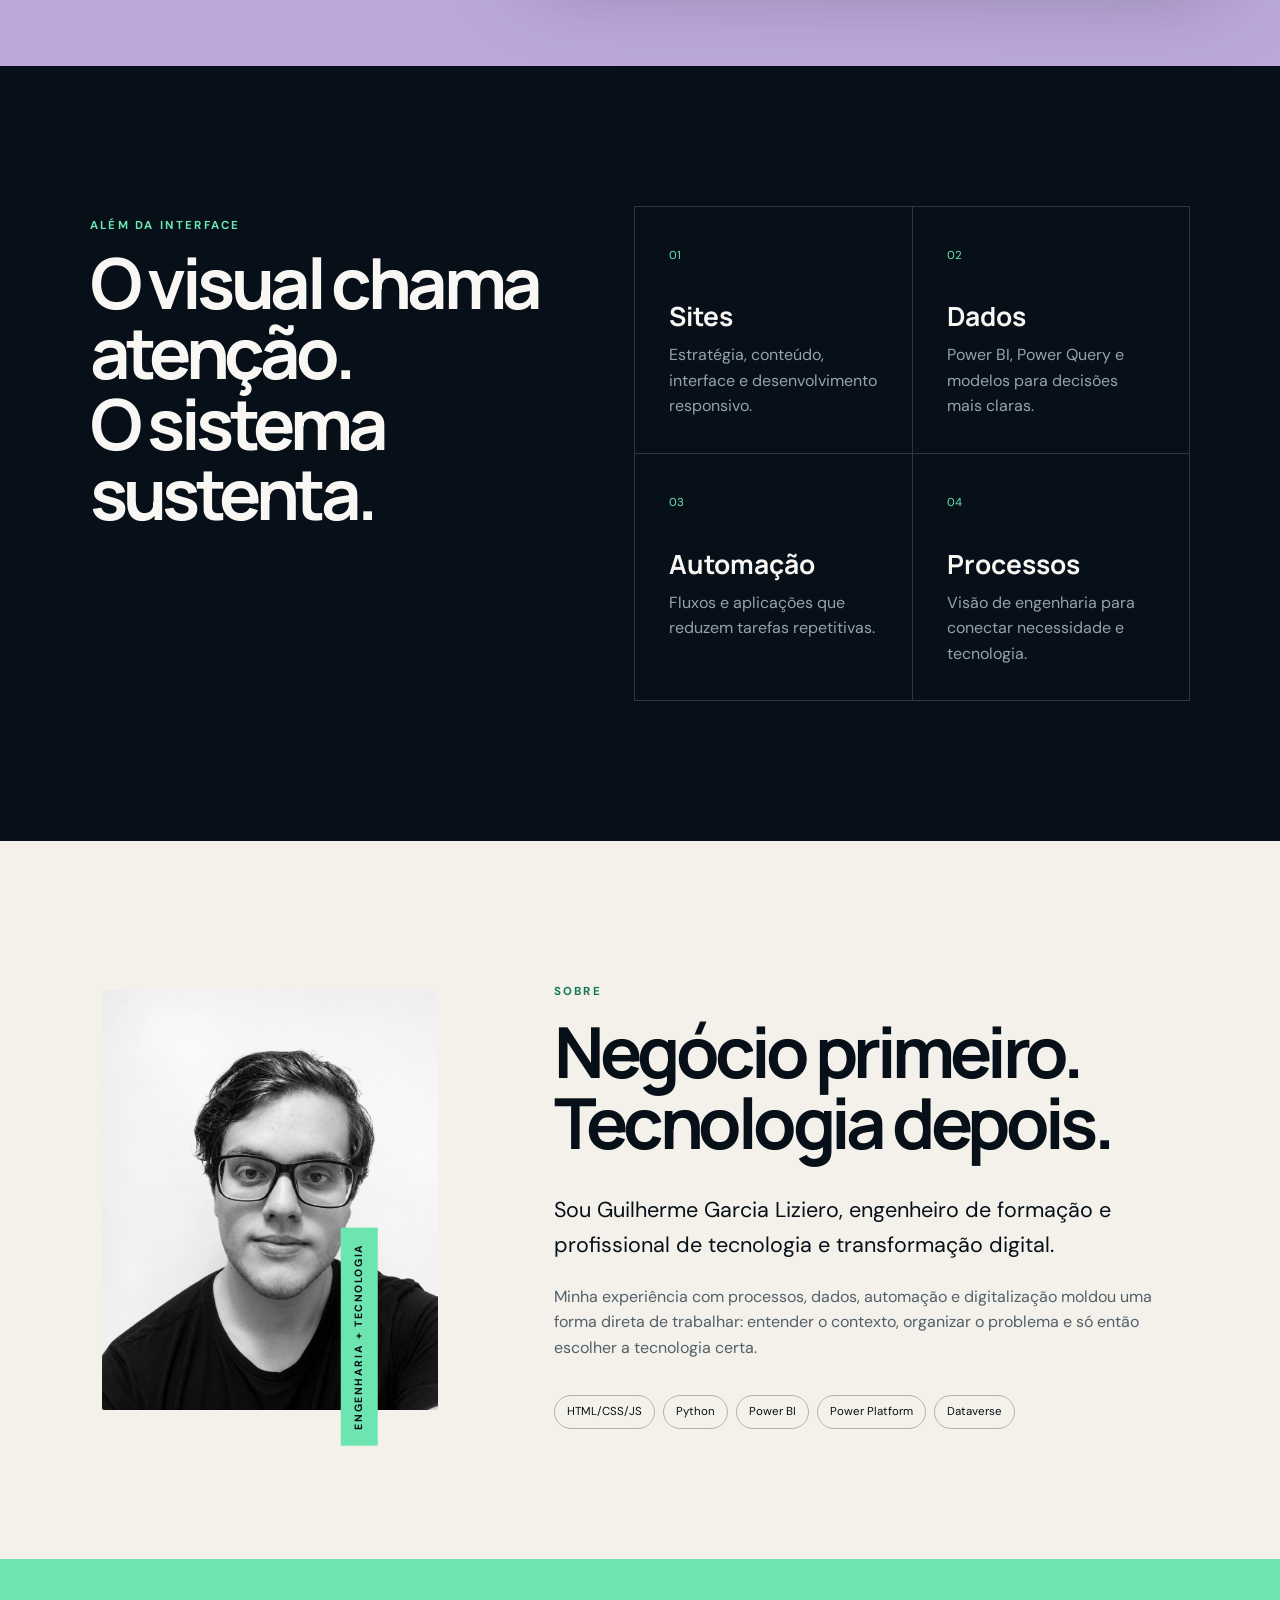
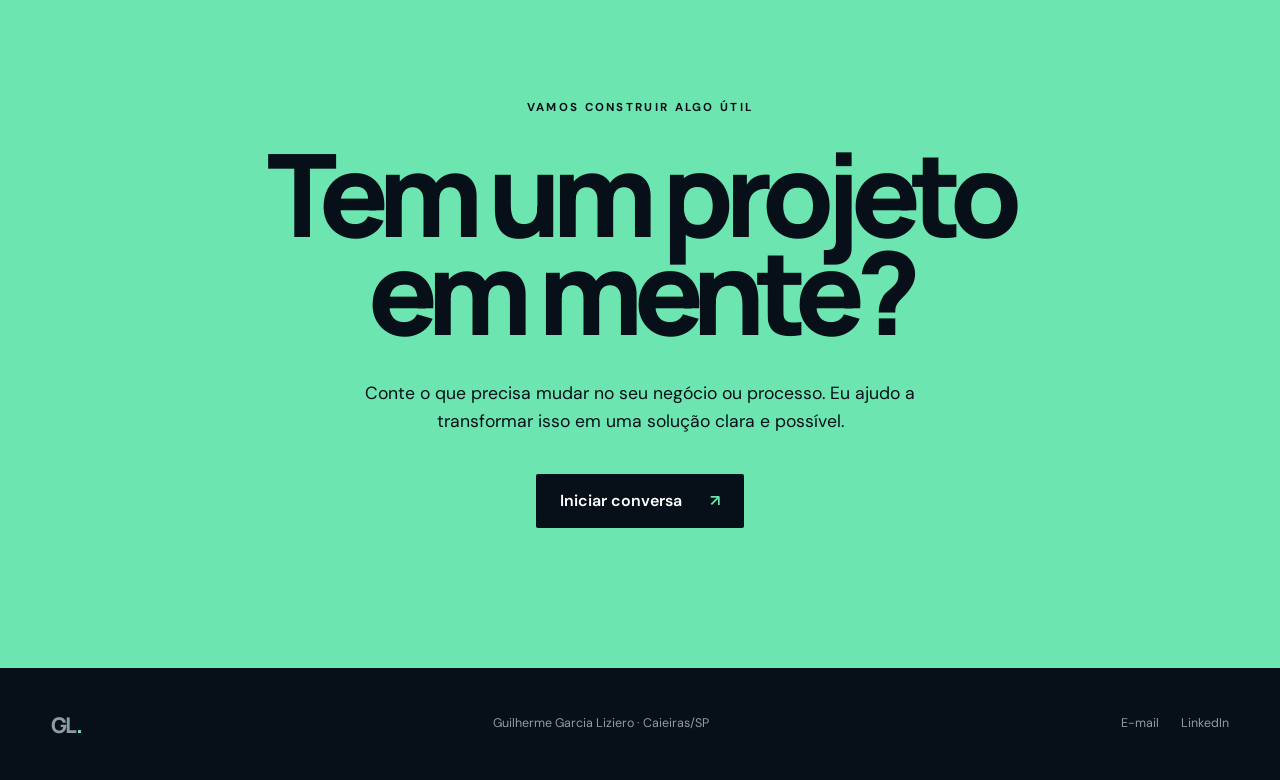
==== commit afaa2d7a: "Reformula demo Casa Amora com persona e nova identidade - remove as fotos baixadas do Instagram (Sav" ====
--- a/index.html
+++ b/index.html
@@ -24,7 +24,7 @@
     <section class="intro" id="trabalhos"><p class="kicker">PROJETOS SELECIONADOS</p><h2>Oito nichos.<br>Oito linguagens visuais.</h2><p>As demos abaixo preservam a direção criativa de cada projeto e usam marcas, contatos e dados totalmente fictícios.</p></section>
 
     <section class="project-band industrial" data-project><div class="project-copy"><div class="project-meta"><span>01</span><span>Indústria B2B</span></div><h2>Forge<br>Industrial</h2><p>Catálogo técnico com presença forte, leitura rápida e jornada comercial objetiva para um fabricante de equipamentos industriais.</p><ul><li>Arquitetura de informação</li><li>Website institucional</li><li>Conversão B2B</li></ul><a class="project-link" href="projetos/forge-industrial/index.html">Explorar demo <span>↗</span></a></div><a class="project-stage" href="projetos/forge-industrial/index.html" aria-label="Abrir demo Forge Industrial"><div class="browser"><div class="browser-bar"><i></i><i></i><i></i><span>forge-industrial.demo</span></div><img src="preview-assets/forge-industrial.webp" alt="Prévia do projeto Forge Industrial" width="1440" height="900" decoding="async"></div></a></section>
-    <section class="project-band gastronomy" data-project><div class="project-copy"><div class="project-meta"><span>02</span><span>Gastronomia</span></div><h2>Casa<br>Amora</h2><p>Uma experiência editorial e acolhedora para um bistrô autoral, com menu, atmosfera e reservas conduzidos sem perder leveza.</p><ul><li>Direção de arte</li><li>Experiência mobile</li><li>Jornada de reserva</li></ul><a class="project-link" href="projetos/casa-amora/index.html">Explorar demo <span>↗</span></a></div><a class="project-stage" href="projetos/casa-amora/index.html" aria-label="Abrir demo Casa Amora"><div class="browser"><div class="browser-bar"><i></i><i></i><i></i><span>casa-amora.demo</span></div><img src="preview-assets/casa-amora.webp" alt="Prévia do projeto Casa Amora" width="1440" height="900" decoding="async"></div></a></section>
+    <section class="project-band gastronomy" data-project><div class="project-copy"><div class="project-meta"><span>02</span><span>Gastronomia</span></div><h2>Casa<br>Amora</h2><p>Tasca luso-italiana com rosto e história: a Chef Teresa Amora, cardápio em abas com preços e uma reserva em poucos toques que já monta a mensagem.</p><ul><li>Persona e identidade</li><li>Cardápio com preços</li><li>Reserva em 3 toques</li></ul><a class="project-link" href="projetos/casa-amora/index.html">Explorar demo <span>↗</span></a></div><a class="project-stage" href="projetos/casa-amora/index.html" aria-label="Abrir demo Casa Amora"><div class="browser"><div class="browser-bar"><i></i><i></i><i></i><span>casa-amora.demo</span></div><img src="preview-assets/casa-amora.webp" alt="Prévia do projeto Casa Amora" width="1440" height="900" decoding="async"></div></a></section>
     <section class="project-band beauty" data-project><div class="project-copy"><div class="project-meta"><span>03</span><span>Estética &amp; bem-estar</span></div><h2>Ateliê<br>Serena</h2><p>Elegância silenciosa e informação responsável para apresentar protocolos de cuidado sem exageros ou promessas irreais.</p><ul><li>Posicionamento premium</li><li>Copy ética</li><li>Landing page</li></ul><a class="project-link" href="projetos/atelie-serena/index.html">Explorar demo <span>↗</span></a></div><a class="project-stage" href="projetos/atelie-serena/index.html" aria-label="Abrir demo Ateliê Serena"><div class="browser"><div class="browser-bar"><i></i><i></i><i></i><span>atelie-serena.demo</span></div><img src="preview-assets/atelie-serena.webp" alt="Prévia do projeto Ateliê Serena" width="1440" height="900" decoding="async"></div></a></section>
     <section class="project-band fitness" data-project><div class="project-copy"><div class="project-meta"><span>04</span><span>Fitness</span></div><h2>Pulso<br>Fit</h2><p>Ritmo, contraste e chamadas diretas para uma academia de bairro transformar curiosidade em aula experimental.</p><ul><li>Identidade energética</li><li>Planos e aulas</li><li>Captação de leads</li></ul><a class="project-link" href="projetos/pulso-fit/index.html">Explorar demo <span>↗</span></a></div><a class="project-stage" href="projetos/pulso-fit/index.html" aria-label="Abrir demo Pulso Fit"><div class="browser"><div class="browser-bar"><i></i><i></i><i></i><span>pulso-fit.demo</span></div><img src="preview-assets/pulso-fit.webp" alt="Prévia do projeto Pulso Fit" width="1440" height="900" decoding="async"></div></a></section>
     <section class="project-band legal" data-project><div class="project-copy"><div class="project-meta"><span>05</span><span>Jurídico</span></div><h2>Almeida<br>&amp; Prado</h2><p>Advocacia previdenciária com rosto e voz: a Dra. Cecília explica o INSS em português claro, com checklist de documentos e contato que já começa pela situação do cliente.</p><ul><li>Persona e identidade</li><li>Acessibilidade</li><li>Conteúdo ético</li></ul><a class="project-link" href="projetos/almeida-prado/index.html">Explorar demo <span>↗</span></a></div><a class="project-stage" href="projetos/almeida-prado/index.html" aria-label="Abrir demo Almeida &amp; Prado"><div class="browser"><div class="browser-bar"><i></i><i></i><i></i><span>almeida-prado.demo</span></div><img src="preview-assets/almeida-prado.webp" alt="Prévia do projeto Almeida &amp; Prado" width="1440" height="900" decoding="async"></div></a></section>
--- a/style.css
+++ b/style.css
@@ -1,4 +1,4 @@
-:root{--ink:#071019;--paper:#f3f1ea;--mint:#6de5b1;--line:rgba(255,255,255,.16);--sans:'DM Sans',sans-serif;--display:'Manrope',sans-serif}*{box-sizing:border-box}html{scroll-behavior:smooth}body{margin:0;background:var(--ink);color:#f8f7f3;font-family:var(--sans);font-size:16px;line-height:1.6;overflow-x:hidden}a{color:inherit;text-decoration:none}img{max-width:100%;display:block}.skip{position:fixed;left:16px;top:-80px;background:#fff;color:#000;padding:10px 16px;z-index:100}.skip:focus{top:16px}.topbar{position:fixed;z-index:50;top:0;left:0;right:0;height:78px;padding:0 clamp(20px,4vw,64px);display:flex;align-items:center;justify-content:space-between;background:linear-gradient(180deg,rgba(7,16,25,.92),rgba(7,16,25,.15),transparent);backdrop-filter:blur(9px)}.brand{font:800 1.35rem var(--display);letter-spacing:-.08em}.brand span{color:var(--mint)}.nav{display:flex;gap:34px}.nav a,.top-cta{font-size:.86rem;font-weight:600}.nav a{opacity:.72}.nav a:hover{opacity:1}.top-cta{border-bottom:1px solid var(--mint);padding:8px 0}.top-cta span{color:var(--mint)}.hero{min-height:100svh;display:grid;grid-template-columns:minmax(0,1fr) auto;align-content:center;position:relative;overflow:hidden;padding:150px clamp(22px,7vw,112px) 70px;isolation:isolate}.hero:before{content:'';position:absolute;inset:0;background:radial-gradient(circle at 78% 43%,rgba(109,229,177,.12),transparent 28%),linear-gradient(120deg,transparent 55%,rgba(255,255,255,.025) 55%);z-index:-2}.hero-copy{max-width:1040px}.eyebrow,.kicker{font-size:.72rem;letter-spacing:.2em;font-weight:700}.eyebrow{color:var(--mint);margin:0 0 28px}.hero h1{font:700 clamp(3rem,7.5vw,7.4rem)/.98 var(--display);letter-spacing:-.075em;margin:0;max-width:1100px}.hero h1 em{font-style:normal;color:var(--mint)}.hero-lead{max-width:690px;font-size:clamp(1rem,1.45vw,1.28rem);color:#b9c3ca;margin:34px 0}.hero-actions{display:flex;gap:12px;flex-wrap:wrap}.button{display:inline-flex;align-items:center;gap:28px;justify-content:center;min-height:54px;padding:0 24px;border-radius:2px;font-weight:600}.primary{background:var(--mint);color:var(--ink)}.ghost{border:1px solid rgba(255,255,255,.28)}.hero-note{position:absolute;left:clamp(22px,7vw,112px);bottom:38px;display:flex;align-items:center;gap:26px;color:#89949c;font-size:.8rem}.availability{color:#dfe6e8}.availability i{display:inline-block;width:7px;height:7px;border-radius:50%;background:var(--mint);box-shadow:0 0 16px var(--mint);margin-right:7px}.hero-index{position:absolute;right:clamp(22px,5vw,78px);bottom:38px;display:flex;gap:22px;color:#758089;font-size:.75rem}.hero-orbit{position:absolute;width:min(47vw,690px);aspect-ratio:1;right:-17vw;top:5vh;border:1px solid rgba(109,229,177,.12);border-radius:50%;z-index:-1;animation:spin 30s linear infinite}.hero-orbit i{position:absolute;border:1px solid rgba(109,229,177,.08);border-radius:50%;inset:14%}.hero-orbit i:nth-child(2){inset:29%}.hero-orbit i:nth-child(3){width:12px;height:12px;inset:50% auto auto 0;background:var(--mint);border:0;box-shadow:0 0 32px var(--mint)}@keyframes spin{to{transform:rotate(360deg)}}.intro{background:var(--paper);color:var(--ink);padding:130px clamp(22px,8vw,130px);display:grid;grid-template-columns:1fr 1.5fr 1fr;gap:50px;align-items:end}.intro .kicker{align-self:start}.intro h2,.capabilities h2,.about h2{font:700 clamp(2.6rem,5.5vw,5.5rem)/1 var(--display);letter-spacing:-.065em;margin:0}.intro>p:last-child{color:#52606a;margin:0;max-width:380px}.project-band{min-height:92vh;padding:clamp(60px,7vw,110px) clamp(22px,6vw,96px);display:grid;grid-template-columns:minmax(280px,.7fr) minmax(0,1.3fr);gap:clamp(38px,7vw,110px);align-items:center;overflow:hidden;position:relative}.project-band:before{content:'';position:absolute;width:45vw;aspect-ratio:1;border-radius:50%;right:-18vw;top:-20vw;background:rgba(255,255,255,.06);filter:blur(2px)}.project-copy{position:relative;z-index:2}.project-meta{display:flex;justify-content:space-between;border-bottom:1px solid currentColor;padding-bottom:12px;font-size:.74rem;text-transform:uppercase;letter-spacing:.13em;opacity:.65}.project-copy h2{font:800 clamp(3.5rem,6.2vw,6.8rem)/.86 var(--display);letter-spacing:-.08em;margin:48px 0 28px}.project-copy>p{font-size:1.08rem;max-width:500px;opacity:.78}.project-copy ul{list-style:none;padding:0;margin:30px 0 38px;display:flex;gap:8px;flex-wrap:wrap}.project-copy li{border:1px solid currentColor;border-radius:999px;padding:6px 12px;font-size:.7rem;opacity:.7}.project-link{display:inline-flex;gap:34px;align-items:center;font-weight:700;border-bottom:1px solid currentColor;padding-bottom:8px}.project-link span{transition:transform .25s}.project-link:hover span{transform:translate(5px,-5px)}.project-stage{min-width:0;position:relative;z-index:2;perspective:1000px}.browser{background:#0e1114;border-radius:14px;box-shadow:0 45px 90px rgba(0,0,0,.35);overflow:hidden;transform:rotateY(-3deg) rotateX(1deg);transition:transform .5s ease}.project-stage:hover .browser{transform:none}.browser-bar{height:40px;background:#161b20;display:flex;align-items:center;gap:6px;padding:0 13px;color:#7a858d;font-size:.65rem}.browser-bar i{width:7px;height:7px;border-radius:50%;background:#39424a}.browser-bar span{margin-left:9px}.browser iframe{display:block;width:1440px;height:900px;border:0;transform:scale(.56);transform-origin:0 0;pointer-events:none}.browser{height:544px}.industrial{background:#f0c900;color:#10141a}.industrial .browser{outline:10px solid rgba(0,0,0,.07)}.gastronomy{background:#3e1f18;color:#f5e8d5}.beauty{background:#dad2c6;color:#2c332e}.fitness{background:#123adb;color:#fff}.legal{background:#0f3440;color:#f4f5f2}.capabilities{padding:140px clamp(22px,7vw,112px);display:grid;grid-template-columns:1fr 1.2fr;gap:80px;background:#071019}.capabilities .kicker,.about .kicker{color:var(--mint)}.cap-grid{display:grid;grid-template-columns:1fr 1fr;border-top:1px solid var(--line);border-left:1px solid var(--line)}.cap-grid article{padding:34px;border-right:1px solid var(--line);border-bottom:1px solid var(--line);min-height:210px}.cap-grid span{color:var(--mint);font-size:.72rem}.cap-grid h3{font:700 1.65rem var(--display);margin:32px 0 8px}.cap-grid p{color:#95a3ac;margin:0}.about{background:var(--paper);color:var(--ink);padding:130px clamp(22px,8vw,130px);display:grid;grid-template-columns:minmax(260px,.7fr) 1.3fr;gap:clamp(50px,9vw,140px);align-items:center}.portrait{position:relative}.portrait img{width:100%;aspect-ratio:4/5;object-fit:cover;filter:grayscale(100%);border-radius:2px}.portrait span{position:absolute;right:-30px;bottom:55px;background:var(--mint);padding:10px 16px;font-size:.66rem;letter-spacing:.15em;font-weight:700;transform:rotate(-90deg);transform-origin:center}.about-copy .kicker{color:#147758}.about-copy h2{margin:15px 0 36px}.about-copy>p{max-width:760px;color:#52606a}.about-lead{font-size:1.35rem!important;color:var(--ink)!important}.tool-row{display:flex;gap:8px;flex-wrap:wrap;margin-top:34px}.tool-row span{border:1px solid #adb4b0;border-radius:999px;padding:7px 12px;font-size:.72rem}.contact{padding:140px clamp(22px,8vw,130px);text-align:center;background:var(--mint);color:var(--ink)}.contact .kicker{margin:0 0 28px}.contact h2{font:800 clamp(4rem,9vw,9rem)/.85 var(--display);letter-spacing:-.08em;margin:0}.contact>p:not(.kicker){max-width:580px;margin:38px auto;font-size:1.1rem}.contact-button{background:var(--ink);color:#fff}.contact-button span{color:var(--mint)}footer{padding:34px clamp(22px,4vw,64px);display:flex;align-items:center;justify-content:space-between;color:#8f9ba3;font-size:.78rem}footer>div{display:flex;gap:22px}footer a:hover{color:#fff}.reveal{opacity:0;transform:translateY(24px);transition:opacity .65s ease,transform .65s ease}.reveal.in{opacity:1;transform:none}@media(max-width:900px){.nav{display:none}.hero{grid-template-columns:1fr}.hero-index{display:none}.intro{grid-template-columns:1fr;gap:20px}.project-band{grid-template-columns:1fr;min-height:auto}.project-copy h2{margin:30px 0 20px}.browser{height:min(58vw,500px)}.browser iframe{transform:scale(.47)}.capabilities,.about{grid-template-columns:1fr}.portrait{max-width:520px}.capabilities{gap:50px}}@media(max-width:620px){.topbar{height:66px}.top-cta{font-size:0}.top-cta span{font-size:1rem}.hero{padding-top:110px}.hero h1{font-size:3.25rem}.hero-lead{font-size:1rem}.hero-note{position:static;margin-top:70px;display:block}.hero-note p{margin:5px 0}.intro{padding-top:90px;padding-bottom:90px}.project-band{padding:72px 20px}.project-copy h2{font-size:3.8rem}.project-stage{margin:0 -5px}.browser{height:58vw;border-radius:8px}.browser-bar{height:26px}.browser iframe{transform:scale(.28)}.capabilities,.about,.contact{padding:90px 22px}.cap-grid{grid-template-columns:1fr}.portrait span{right:-45px}.contact h2{font-size:4rem}footer{flex-wrap:wrap;gap:16px}footer p{order:3;width:100%}}@media(prefers-reduced-motion:reduce){html{scroll-behavior:auto}.hero-orbit{animation:none}.browser,.project-link span,.reveal{transition:none}}
+:root{--ink:#071019;--paper:#f3f1ea;--mint:#6de5b1;--line:rgba(255,255,255,.16);--sans:'DM Sans',sans-serif;--display:'Manrope',sans-serif}*{box-sizing:border-box}html{scroll-behavior:smooth}body{margin:0;background:var(--ink);color:#f8f7f3;font-family:var(--sans);font-size:16px;line-height:1.6;overflow-x:hidden}a{color:inherit;text-decoration:none}img{max-width:100%;display:block}.skip{position:fixed;left:16px;top:-80px;background:#fff;color:#000;padding:10px 16px;z-index:100}.skip:focus{top:16px}.topbar{position:fixed;z-index:50;top:0;left:0;right:0;height:78px;padding:0 clamp(20px,4vw,64px);display:flex;align-items:center;justify-content:space-between;background:linear-gradient(180deg,rgba(7,16,25,.92),rgba(7,16,25,.15),transparent);backdrop-filter:blur(9px)}.brand{font:800 1.35rem var(--display);letter-spacing:-.08em}.brand span{color:var(--mint)}.nav{display:flex;gap:34px}.nav a,.top-cta{font-size:.86rem;font-weight:600}.nav a{opacity:.72}.nav a:hover{opacity:1}.top-cta{border-bottom:1px solid var(--mint);padding:8px 0}.top-cta span{color:var(--mint)}.hero{min-height:100svh;display:grid;grid-template-columns:minmax(0,1fr) auto;align-content:center;position:relative;overflow:hidden;padding:150px clamp(22px,7vw,112px) 70px;isolation:isolate}.hero:before{content:'';position:absolute;inset:0;background:radial-gradient(circle at 78% 43%,rgba(109,229,177,.12),transparent 28%),linear-gradient(120deg,transparent 55%,rgba(255,255,255,.025) 55%);z-index:-2}.hero-copy{max-width:1040px}.eyebrow,.kicker{font-size:.72rem;letter-spacing:.2em;font-weight:700}.eyebrow{color:var(--mint);margin:0 0 28px}.hero h1{font:700 clamp(3rem,7.5vw,7.4rem)/.98 var(--display);letter-spacing:-.075em;margin:0;max-width:1100px}.hero h1 em{font-style:normal;color:var(--mint)}.hero-lead{max-width:690px;font-size:clamp(1rem,1.45vw,1.28rem);color:#b9c3ca;margin:34px 0}.hero-actions{display:flex;gap:12px;flex-wrap:wrap}.button{display:inline-flex;align-items:center;gap:28px;justify-content:center;min-height:54px;padding:0 24px;border-radius:2px;font-weight:600}.primary{background:var(--mint);color:var(--ink)}.ghost{border:1px solid rgba(255,255,255,.28)}.hero-note{position:absolute;left:clamp(22px,7vw,112px);bottom:38px;display:flex;align-items:center;gap:26px;color:#89949c;font-size:.8rem}.availability{color:#dfe6e8}.availability i{display:inline-block;width:7px;height:7px;border-radius:50%;background:var(--mint);box-shadow:0 0 16px var(--mint);margin-right:7px}.hero-index{position:absolute;right:clamp(22px,5vw,78px);bottom:38px;display:flex;gap:22px;color:#758089;font-size:.75rem}.hero-orbit{position:absolute;width:min(47vw,690px);aspect-ratio:1;right:-17vw;top:5vh;border:1px solid rgba(109,229,177,.12);border-radius:50%;z-index:-1;animation:spin 30s linear infinite}.hero-orbit i{position:absolute;border:1px solid rgba(109,229,177,.08);border-radius:50%;inset:14%}.hero-orbit i:nth-child(2){inset:29%}.hero-orbit i:nth-child(3){width:12px;height:12px;inset:50% auto auto 0;background:var(--mint);border:0;box-shadow:0 0 32px var(--mint)}@keyframes spin{to{transform:rotate(360deg)}}.intro{background:var(--paper);color:var(--ink);padding:130px clamp(22px,8vw,130px);display:grid;grid-template-columns:1fr 1.5fr 1fr;gap:50px;align-items:end}.intro .kicker{align-self:start}.intro h2,.capabilities h2,.about h2{font:700 clamp(2.6rem,5.5vw,5.5rem)/1 var(--display);letter-spacing:-.065em;margin:0}.intro>p:last-child{color:#52606a;margin:0;max-width:380px}.project-band{min-height:92vh;padding:clamp(60px,7vw,110px) clamp(22px,6vw,96px);display:grid;grid-template-columns:minmax(280px,.7fr) minmax(0,1.3fr);gap:clamp(38px,7vw,110px);align-items:center;overflow:hidden;position:relative}.project-band:before{content:'';position:absolute;width:45vw;aspect-ratio:1;border-radius:50%;right:-18vw;top:-20vw;background:rgba(255,255,255,.06);filter:blur(2px)}.project-copy{position:relative;z-index:2}.project-meta{display:flex;justify-content:space-between;border-bottom:1px solid currentColor;padding-bottom:12px;font-size:.74rem;text-transform:uppercase;letter-spacing:.13em;opacity:.65}.project-copy h2{font:800 clamp(3.5rem,6.2vw,6.8rem)/.86 var(--display);letter-spacing:-.08em;margin:48px 0 28px}.project-copy>p{font-size:1.08rem;max-width:500px;opacity:.78}.project-copy ul{list-style:none;padding:0;margin:30px 0 38px;display:flex;gap:8px;flex-wrap:wrap}.project-copy li{border:1px solid currentColor;border-radius:999px;padding:6px 12px;font-size:.7rem;opacity:.7}.project-link{display:inline-flex;gap:34px;align-items:center;font-weight:700;border-bottom:1px solid currentColor;padding-bottom:8px}.project-link span{transition:transform .25s}.project-link:hover span{transform:translate(5px,-5px)}.project-stage{min-width:0;position:relative;z-index:2;perspective:1000px}.browser{background:#0e1114;border-radius:14px;box-shadow:0 45px 90px rgba(0,0,0,.35);overflow:hidden;transform:rotateY(-3deg) rotateX(1deg);transition:transform .5s ease}.project-stage:hover .browser{transform:none}.browser-bar{height:40px;background:#161b20;display:flex;align-items:center;gap:6px;padding:0 13px;color:#7a858d;font-size:.65rem}.browser-bar i{width:7px;height:7px;border-radius:50%;background:#39424a}.browser-bar span{margin-left:9px}.browser iframe{display:block;width:1440px;height:900px;border:0;transform:scale(.56);transform-origin:0 0;pointer-events:none}.browser{height:544px}.industrial{background:#f0c900;color:#10141a}.industrial .browser{outline:10px solid rgba(0,0,0,.07)}.gastronomy{background:#6e1f2b;color:#f4ede1}.beauty{background:#dad2c6;color:#2c332e}.fitness{background:#123adb;color:#fff}.legal{background:#0f3440;color:#f4f5f2}.capabilities{padding:140px clamp(22px,7vw,112px);display:grid;grid-template-columns:1fr 1.2fr;gap:80px;background:#071019}.capabilities .kicker,.about .kicker{color:var(--mint)}.cap-grid{display:grid;grid-template-columns:1fr 1fr;border-top:1px solid var(--line);border-left:1px solid var(--line)}.cap-grid article{padding:34px;border-right:1px solid var(--line);border-bottom:1px solid var(--line);min-height:210px}.cap-grid span{color:var(--mint);font-size:.72rem}.cap-grid h3{font:700 1.65rem var(--display);margin:32px 0 8px}.cap-grid p{color:#95a3ac;margin:0}.about{background:var(--paper);color:var(--ink);padding:130px clamp(22px,8vw,130px);display:grid;grid-template-columns:minmax(260px,.7fr) 1.3fr;gap:clamp(50px,9vw,140px);align-items:center}.portrait{position:relative}.portrait img{width:100%;aspect-ratio:4/5;object-fit:cover;filter:grayscale(100%);border-radius:2px}.portrait span{position:absolute;right:-30px;bottom:55px;background:var(--mint);padding:10px 16px;font-size:.66rem;letter-spacing:.15em;font-weight:700;transform:rotate(-90deg);transform-origin:center}.about-copy .kicker{color:#147758}.about-copy h2{margin:15px 0 36px}.about-copy>p{max-width:760px;color:#52606a}.about-lead{font-size:1.35rem!important;color:var(--ink)!important}.tool-row{display:flex;gap:8px;flex-wrap:wrap;margin-top:34px}.tool-row span{border:1px solid #adb4b0;border-radius:999px;padding:7px 12px;font-size:.72rem}.contact{padding:140px clamp(22px,8vw,130px);text-align:center;background:var(--mint);color:var(--ink)}.contact .kicker{margin:0 0 28px}.contact h2{font:800 clamp(4rem,9vw,9rem)/.85 var(--display);letter-spacing:-.08em;margin:0}.contact>p:not(.kicker){max-width:580px;margin:38px auto;font-size:1.1rem}.contact-button{background:var(--ink);color:#fff}.contact-button span{color:var(--mint)}footer{padding:34px clamp(22px,4vw,64px);display:flex;align-items:center;justify-content:space-between;color:#8f9ba3;font-size:.78rem}footer>div{display:flex;gap:22px}footer a:hover{color:#fff}.reveal{opacity:0;transform:translateY(24px);transition:opacity .65s ease,transform .65s ease}.reveal.in{opacity:1;transform:none}@media(max-width:900px){.nav{display:none}.hero{grid-template-columns:1fr}.hero-index{display:none}.intro{grid-template-columns:1fr;gap:20px}.project-band{grid-template-columns:1fr;min-height:auto}.project-copy h2{margin:30px 0 20px}.browser{height:min(58vw,500px)}.browser iframe{transform:scale(.47)}.capabilities,.about{grid-template-columns:1fr}.portrait{max-width:520px}.capabilities{gap:50px}}@media(max-width:620px){.topbar{height:66px}.top-cta{font-size:0}.top-cta span{font-size:1rem}.hero{padding-top:110px}.hero h1{font-size:3.25rem}.hero-lead{font-size:1rem}.hero-note{position:static;margin-top:70px;display:block}.hero-note p{margin:5px 0}.intro{padding-top:90px;padding-bottom:90px}.project-band{padding:72px 20px}.project-copy h2{font-size:3.8rem}.project-stage{margin:0 -5px}.browser{height:58vw;border-radius:8px}.browser-bar{height:26px}.browser iframe{transform:scale(.28)}.capabilities,.about,.contact{padding:90px 22px}.cap-grid{grid-template-columns:1fr}.portrait span{right:-45px}.contact h2{font-size:4rem}footer{flex-wrap:wrap;gap:16px}footer p{order:3;width:100%}}@media(prefers-reduced-motion:reduce){html{scroll-behavior:auto}.hero-orbit{animation:none}.browser,.project-link span,.reveal{transition:none}}
 
 /* Static project previews avoid loading five complete sites while scrolling. */
 .browser img{display:block;width:100%;height:auto;aspect-ratio:16/10;object-fit:cover;object-position:top}
@@ -13,3 +13,4 @@
 /* o anel girando do hero passava da borda direita e liberava rolagem lateral no mobile */
 html,body{overflow-x:clip}
 .photo{background:#bba7da;color:#161412}.photo:before{background:rgba(255,255,255,.22)}.photo .browser{outline:10px solid rgba(22,20,18,.08)}
+.gastronomy:before{background:rgba(244,237,225,.08)}
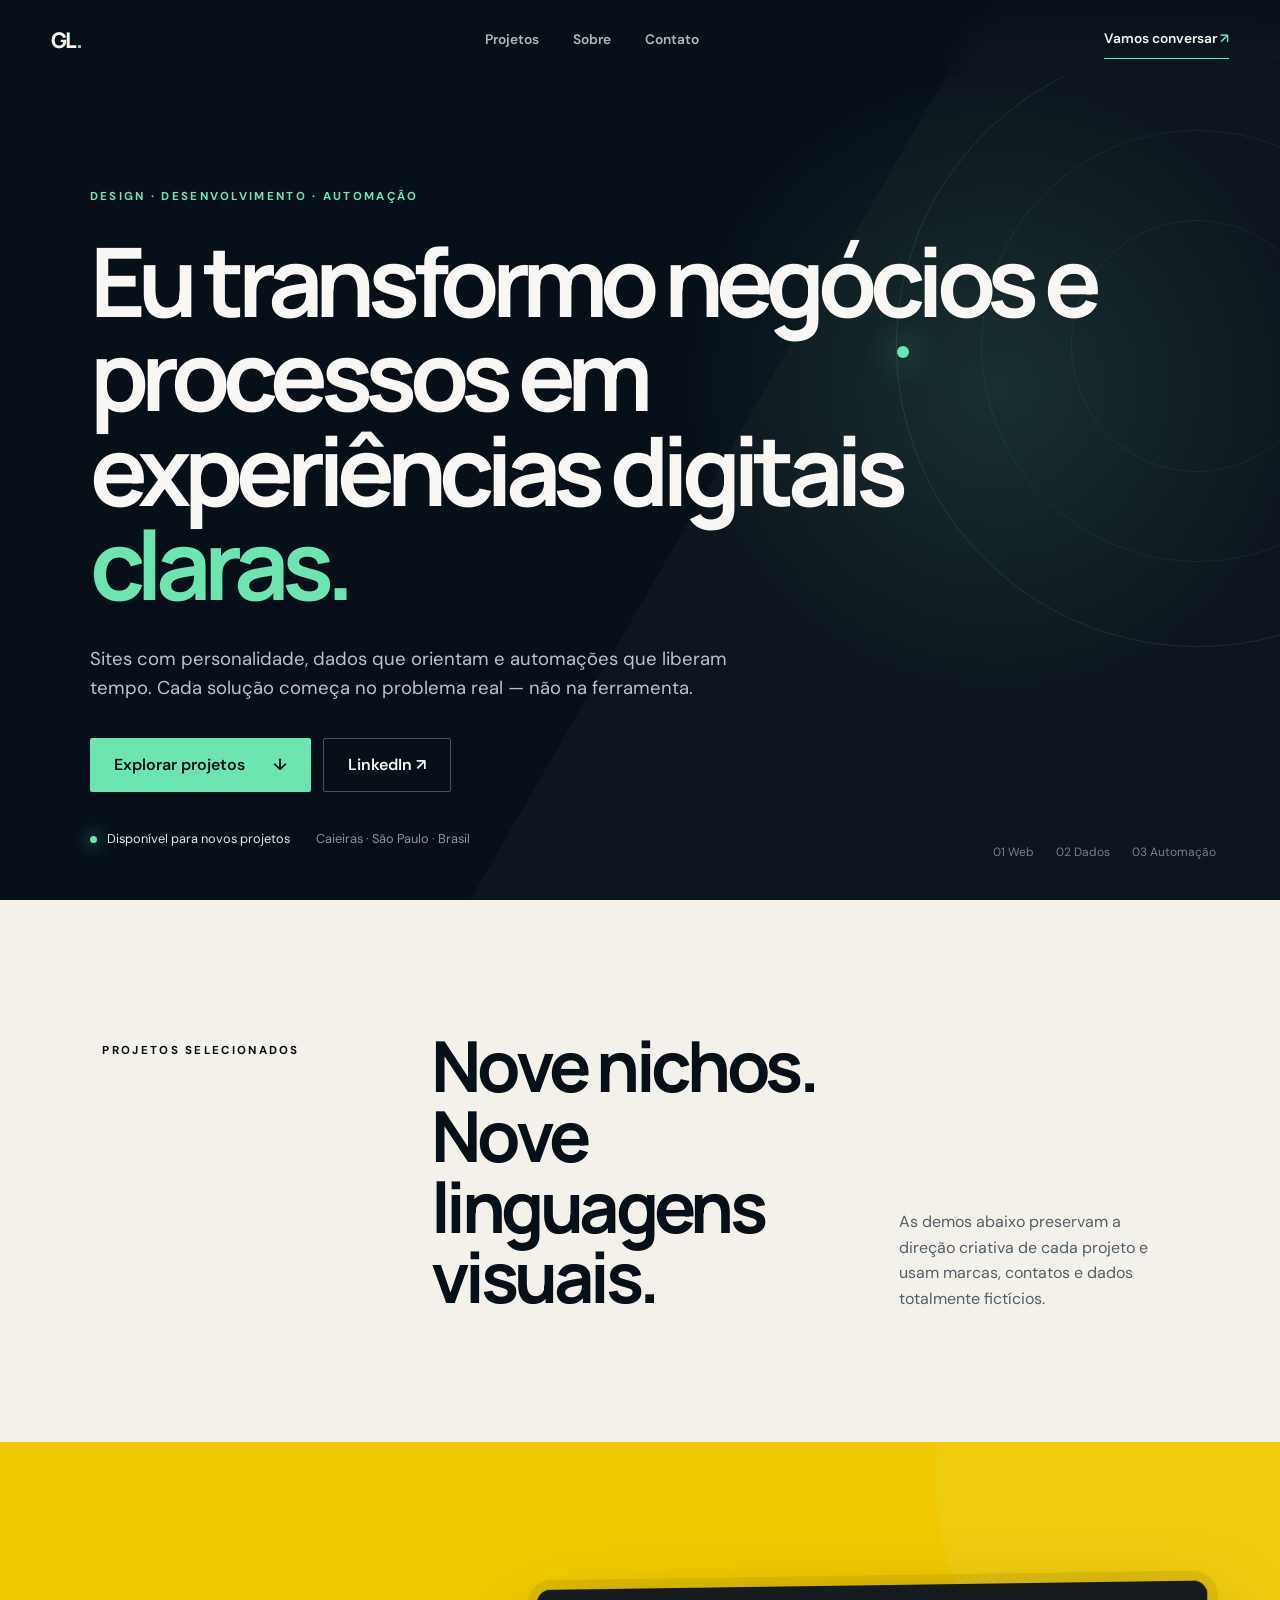
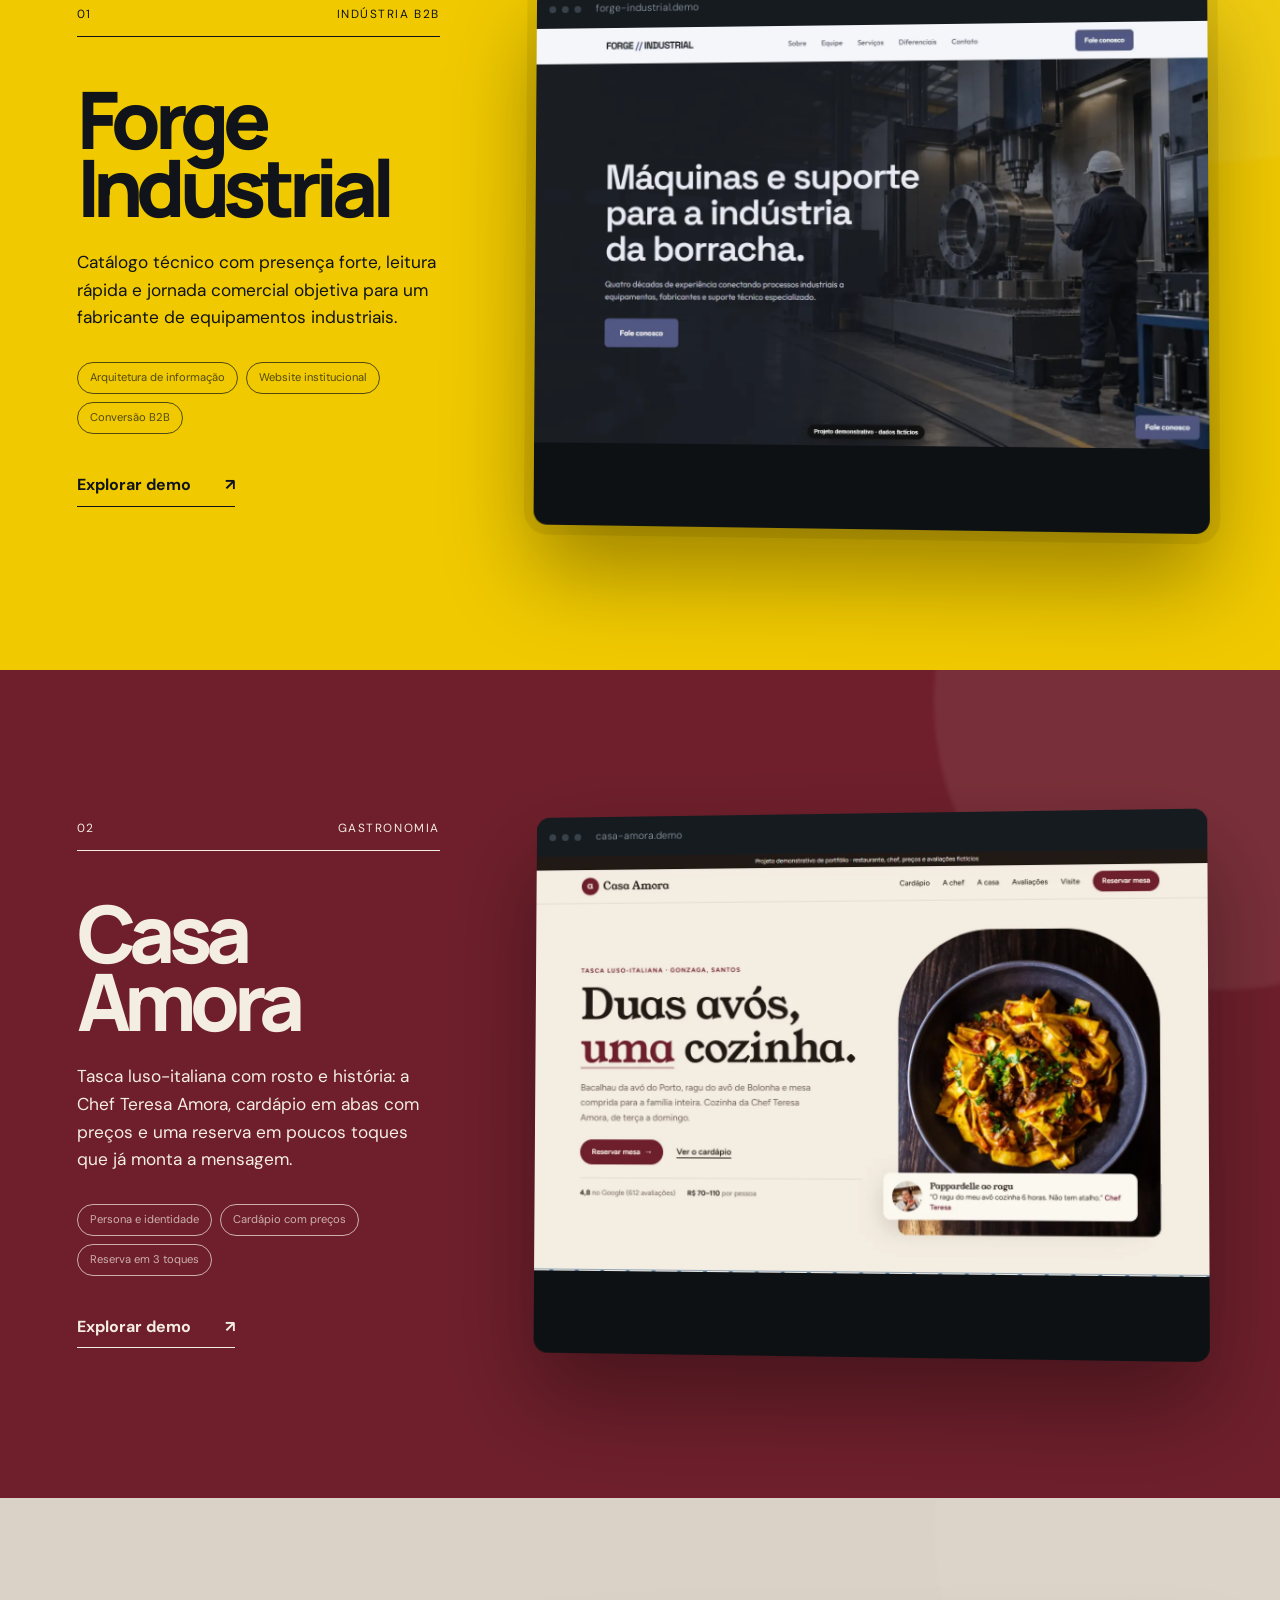
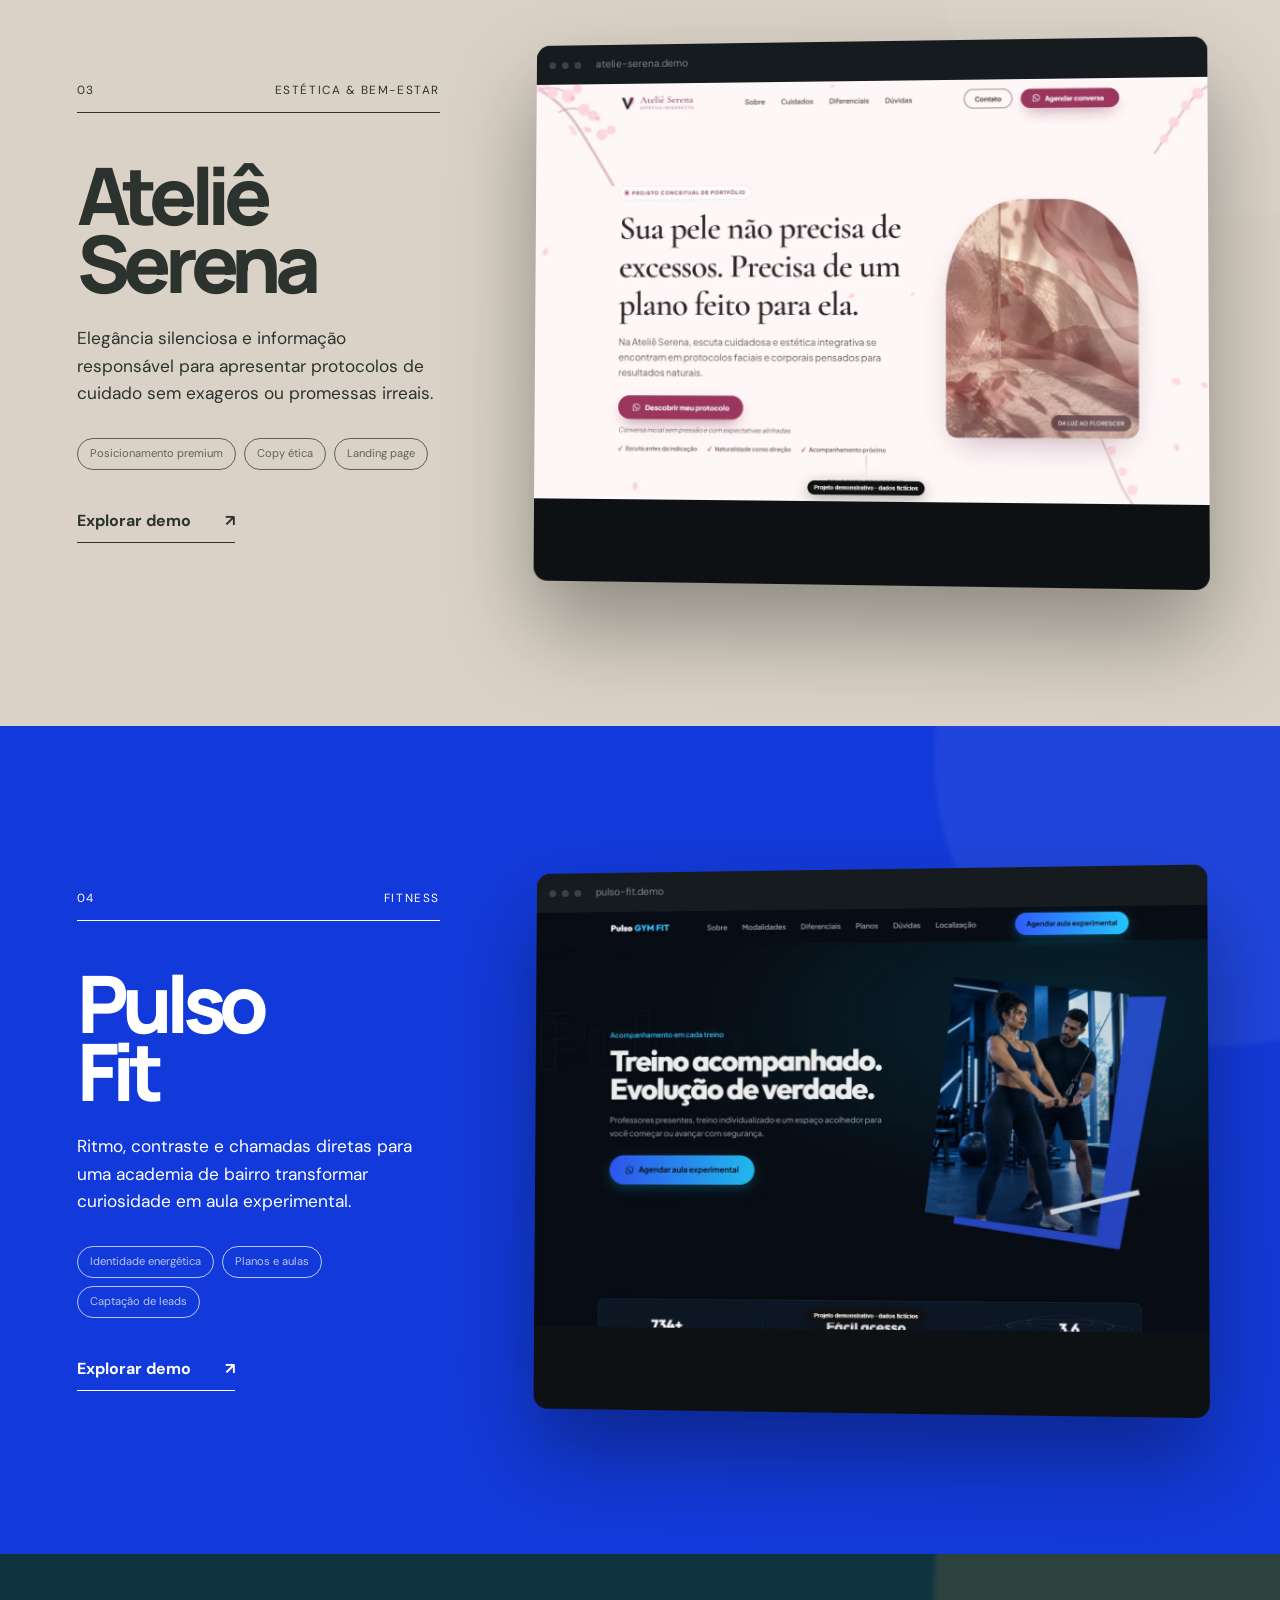
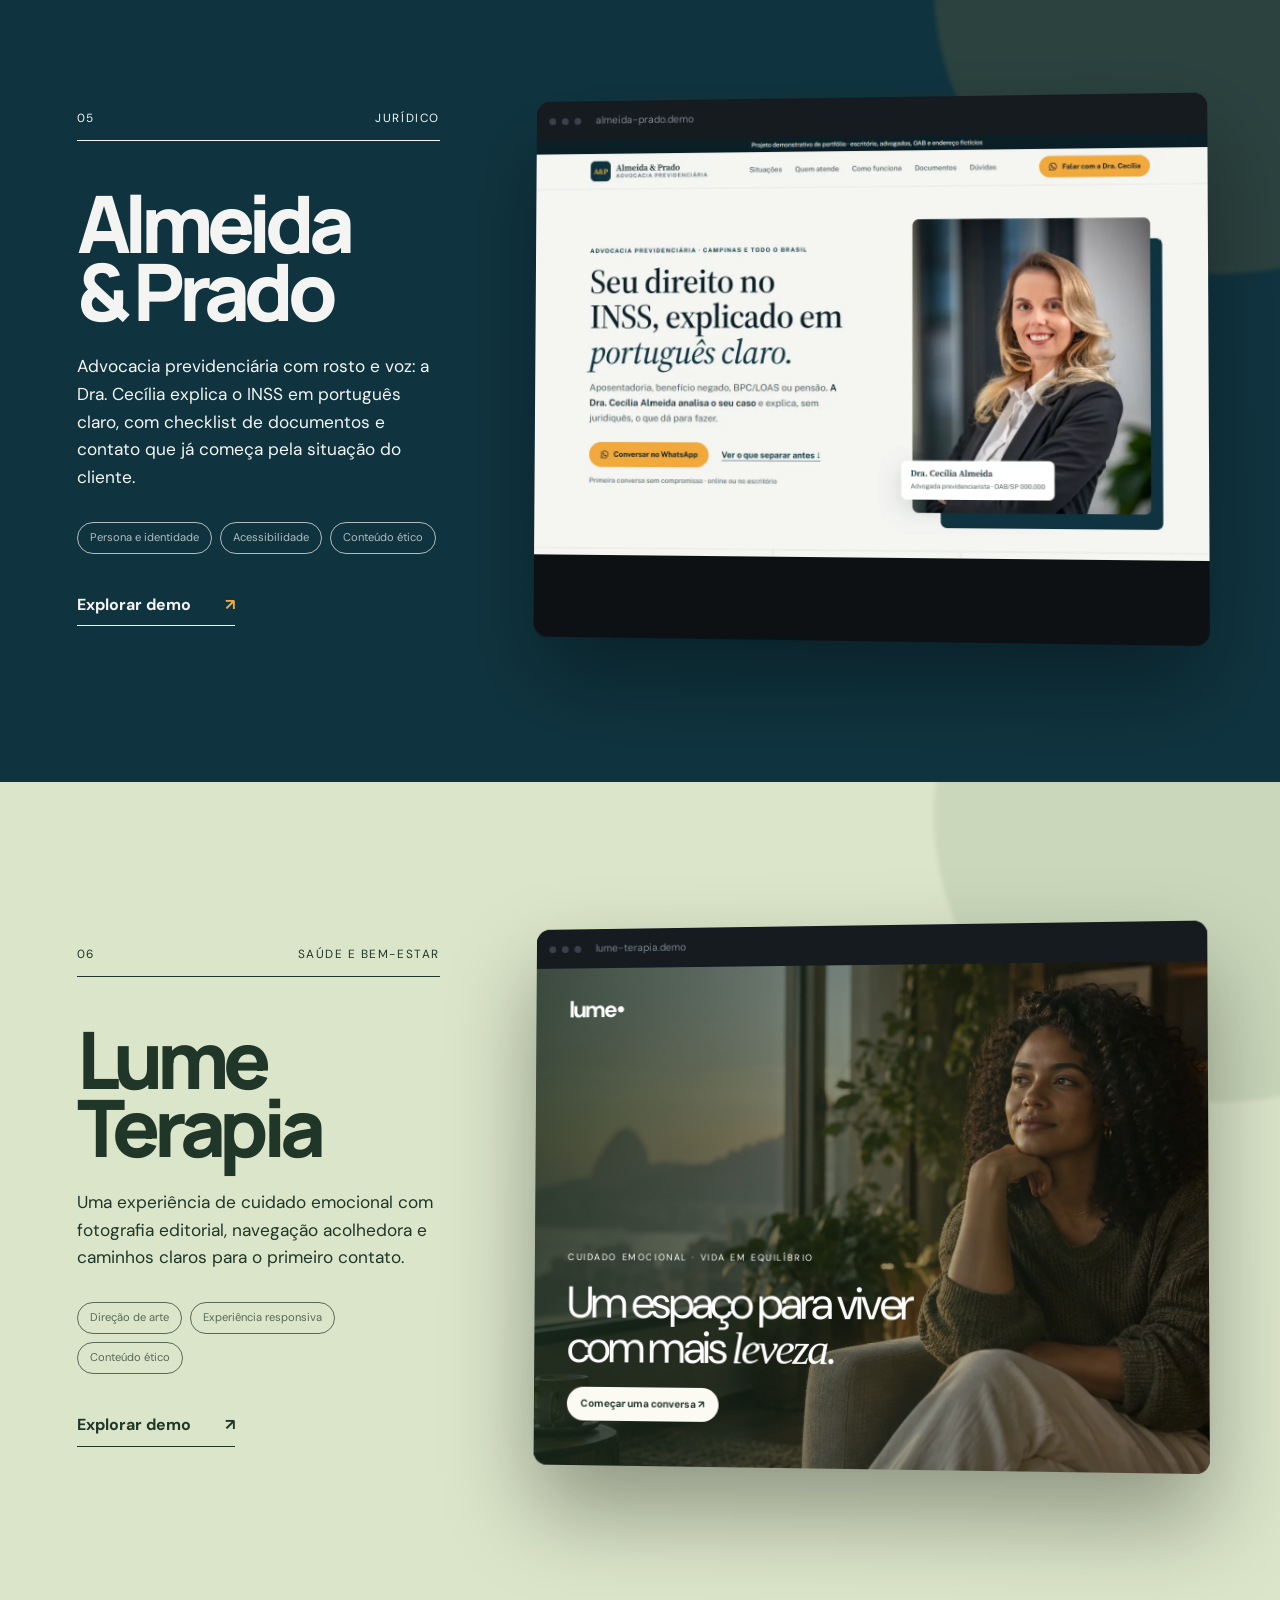
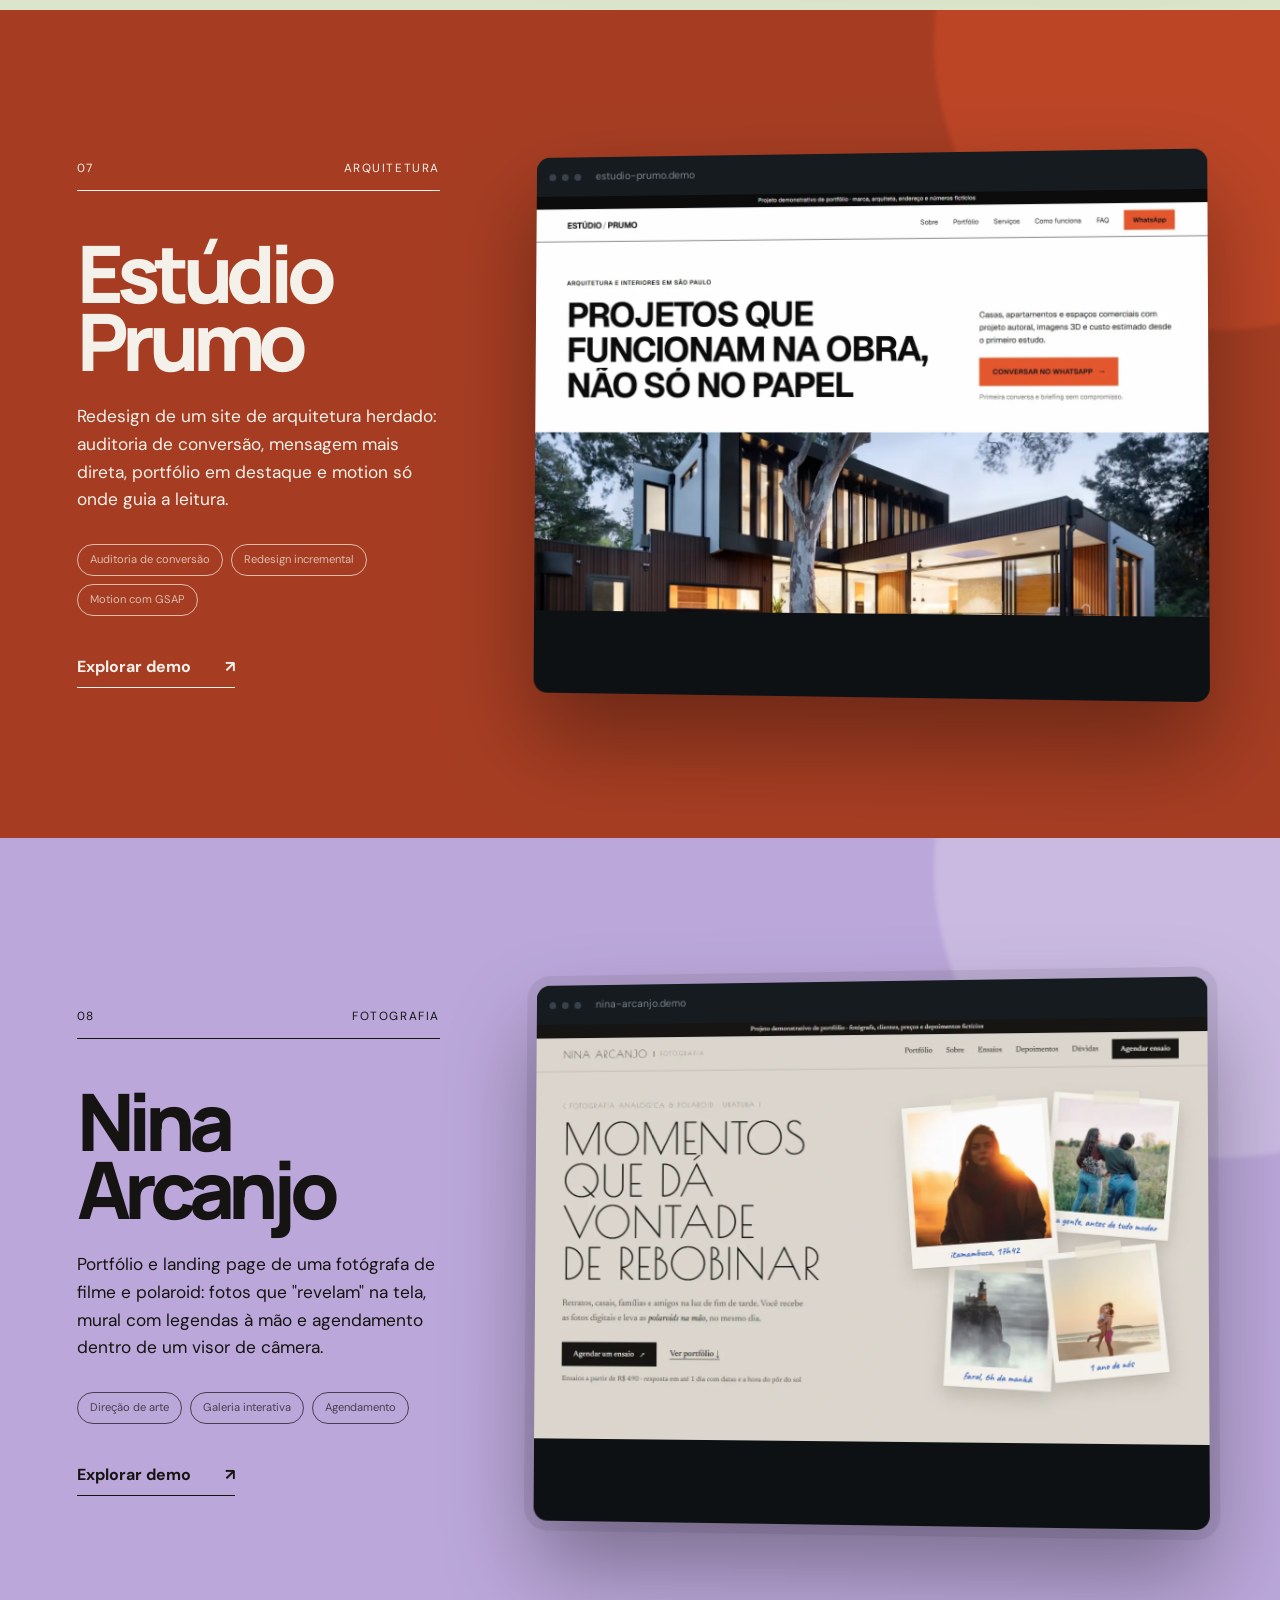
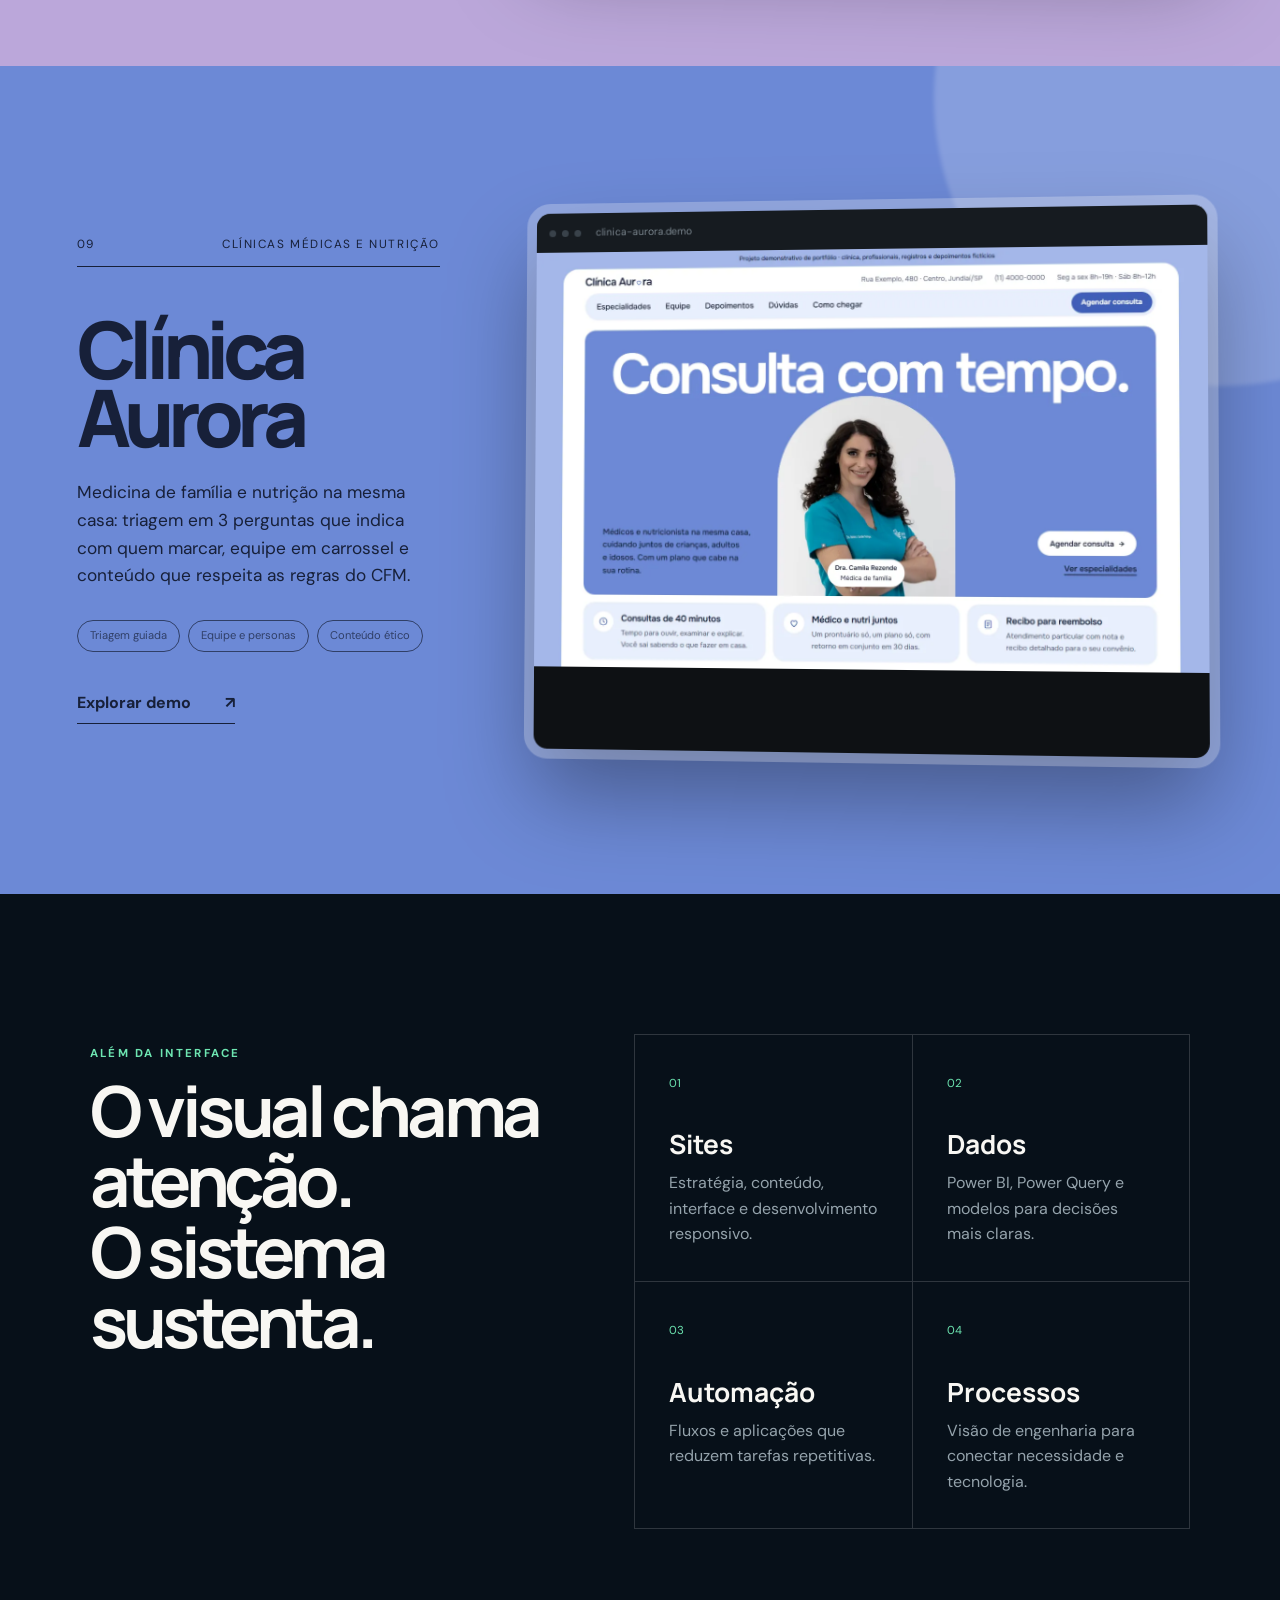
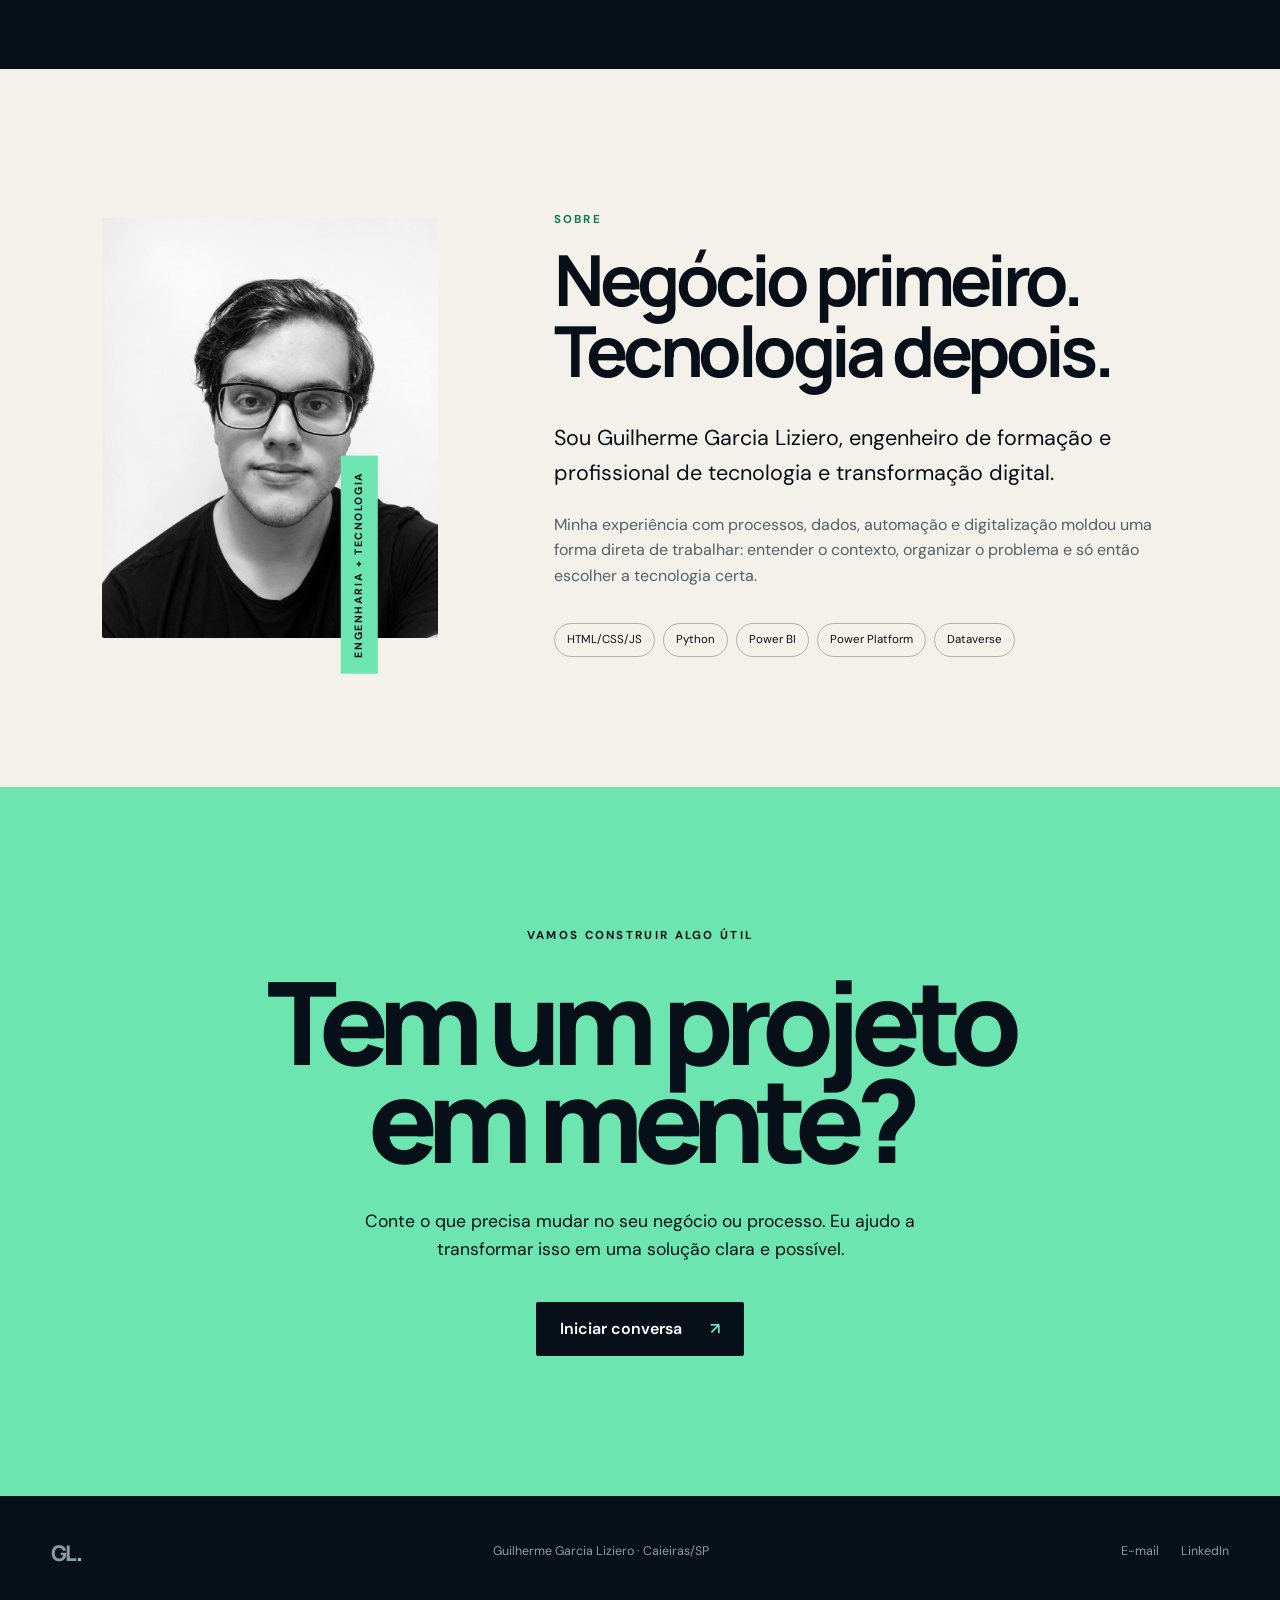
==== commit f2b52dca: "Adiciona demo Clínica Aurora (clínicas médicas e nutrição) Nova demo 09 no portfólio: clínica fictíc" ====
--- a/index.html
+++ b/index.html
@@ -21,7 +21,7 @@
   <header class="topbar"><a class="brand" href="#inicio" aria-label="Página inicial">GL<span>.</span></a><nav class="nav" aria-label="Navegação principal"><a href="#trabalhos">Projetos</a><a href="#sobre">Sobre</a><a href="#contato">Contato</a></nav><a class="top-cta" href="https://wa.me/5511975745618?text=Ol%C3%A1%2C%20Guilherme!%20Vi%20seu%20portf%C3%B3lio%20e%20quero%20conversar%20sobre%20um%20projeto." target="_blank" rel="noopener">Vamos conversar <span>↗</span></a></header>
   <main id="conteudo">
     <section class="hero" id="inicio"><div class="hero-orbit" aria-hidden="true"><i></i><i></i><i></i></div><div class="hero-copy"><p class="eyebrow">DESIGN · DESENVOLVIMENTO · AUTOMAÇÃO</p><h1>Eu transformo negócios e processos em experiências digitais <em>claras.</em></h1><p class="hero-lead">Sites com personalidade, dados que orientam e automações que liberam tempo. Cada solução começa no problema real — não na ferramenta.</p><div class="hero-actions"><a class="button primary" href="#trabalhos">Explorar projetos <span>↓</span></a><a class="button ghost" href="https://www.linkedin.com/in/guilherme-garcia-liziero/" target="_blank" rel="noopener">LinkedIn ↗</a></div></div><div class="hero-note"><span class="availability"><i></i> Disponível para novos projetos</span><p>Caieiras · São Paulo · Brasil</p></div><div class="hero-index" aria-label="Áreas de atuação"><span>01 Web</span><span>02 Dados</span><span>03 Automação</span></div></section>
-    <section class="intro" id="trabalhos"><p class="kicker">PROJETOS SELECIONADOS</p><h2>Oito nichos.<br>Oito linguagens visuais.</h2><p>As demos abaixo preservam a direção criativa de cada projeto e usam marcas, contatos e dados totalmente fictícios.</p></section>
+    <section class="intro" id="trabalhos"><p class="kicker">PROJETOS SELECIONADOS</p><h2>Nove nichos.<br>Nove linguagens visuais.</h2><p>As demos abaixo preservam a direção criativa de cada projeto e usam marcas, contatos e dados totalmente fictícios.</p></section>
 
     <section class="project-band industrial" data-project><div class="project-copy"><div class="project-meta"><span>01</span><span>Indústria B2B</span></div><h2>Forge<br>Industrial</h2><p>Catálogo técnico com presença forte, leitura rápida e jornada comercial objetiva para um fabricante de equipamentos industriais.</p><ul><li>Arquitetura de informação</li><li>Website institucional</li><li>Conversão B2B</li></ul><a class="project-link" href="projetos/forge-industrial/index.html">Explorar demo <span>↗</span></a></div><a class="project-stage" href="projetos/forge-industrial/index.html" aria-label="Abrir demo Forge Industrial"><div class="browser"><div class="browser-bar"><i></i><i></i><i></i><span>forge-industrial.demo</span></div><img src="preview-assets/forge-industrial.webp" alt="Prévia do projeto Forge Industrial" width="1440" height="900" decoding="async"></div></a></section>
     <section class="project-band gastronomy" data-project><div class="project-copy"><div class="project-meta"><span>02</span><span>Gastronomia</span></div><h2>Casa<br>Amora</h2><p>Tasca luso-italiana com rosto e história: a Chef Teresa Amora, cardápio em abas com preços e uma reserva em poucos toques que já monta a mensagem.</p><ul><li>Persona e identidade</li><li>Cardápio com preços</li><li>Reserva em 3 toques</li></ul><a class="project-link" href="projetos/casa-amora/index.html">Explorar demo <span>↗</span></a></div><a class="project-stage" href="projetos/casa-amora/index.html" aria-label="Abrir demo Casa Amora"><div class="browser"><div class="browser-bar"><i></i><i></i><i></i><span>casa-amora.demo</span></div><img src="preview-assets/casa-amora.webp" alt="Prévia do projeto Casa Amora" width="1440" height="900" decoding="async"></div></a></section>
@@ -32,6 +32,7 @@
 
     <section class="project-band architecture" data-project><div class="project-copy"><div class="project-meta"><span>07</span><span>Arquitetura</span></div><h2>Estúdio<br>Prumo</h2><p>Redesign de um site de arquitetura herdado: auditoria de conversão, mensagem mais direta, portfólio em destaque e motion só onde guia a leitura.</p><ul><li>Auditoria de conversão</li><li>Redesign incremental</li><li>Motion com GSAP</li></ul><a class="project-link" href="projetos/estudio-prumo/index.html">Explorar demo <span>↗</span></a></div><a class="project-stage" href="projetos/estudio-prumo/index.html" aria-label="Abrir demo Estúdio Prumo"><div class="browser"><div class="browser-bar"><i></i><i></i><i></i><span>estudio-prumo.demo</span></div><img src="preview-assets/estudio-prumo.webp" alt="Prévia do projeto Estúdio Prumo" width="1440" height="900" loading="lazy" decoding="async"></div></a></section>
     <section class="project-band photo" data-project><div class="project-copy"><div class="project-meta"><span>08</span><span>Fotografia</span></div><h2>Nina<br>Arcanjo</h2><p>Portfólio e landing page de uma fotógrafa de filme e polaroid: fotos que "revelam" na tela, mural com legendas à mão e agendamento dentro de um visor de câmera.</p><ul><li>Direção de arte</li><li>Galeria interativa</li><li>Agendamento</li></ul><a class="project-link" href="projetos/nina-arcanjo/index.html">Explorar demo <span>↗</span></a></div><a class="project-stage" href="projetos/nina-arcanjo/index.html" aria-label="Abrir demo Nina Arcanjo"><div class="browser"><div class="browser-bar"><i></i><i></i><i></i><span>nina-arcanjo.demo</span></div><img src="preview-assets/nina-arcanjo.webp" alt="Prévia do projeto Nina Arcanjo" width="1440" height="900" loading="lazy" decoding="async"></div></a></section>
+    <section class="project-band clinic" data-project><div class="project-copy"><div class="project-meta"><span>09</span><span>Clínicas médicas e nutrição</span></div><h2>Clínica<br>Aurora</h2><p>Medicina de família e nutrição na mesma casa: triagem em 3 perguntas que indica com quem marcar, equipe em carrossel e conteúdo que respeita as regras do CFM.</p><ul><li>Triagem guiada</li><li>Equipe e personas</li><li>Conteúdo ético</li></ul><a class="project-link" href="projetos/clinica-aurora/index.html">Explorar demo <span>↗</span></a></div><a class="project-stage" href="projetos/clinica-aurora/index.html" aria-label="Abrir demo Clínica Aurora"><div class="browser"><div class="browser-bar"><i></i><i></i><i></i><span>clinica-aurora.demo</span></div><img src="preview-assets/clinica-aurora.webp" alt="Prévia do projeto Clínica Aurora" width="1440" height="900" loading="lazy" decoding="async"></div></a></section>
     <section class="capabilities"><div><p class="kicker">ALÉM DA INTERFACE</p><h2>O visual chama atenção.<br>O sistema sustenta.</h2></div><div class="cap-grid"><article><span>01</span><h3>Sites</h3><p>Estratégia, conteúdo, interface e desenvolvimento responsivo.</p></article><article><span>02</span><h3>Dados</h3><p>Power BI, Power Query e modelos para decisões mais claras.</p></article><article><span>03</span><h3>Automação</h3><p>Fluxos e aplicações que reduzem tarefas repetitivas.</p></article><article><span>04</span><h3>Processos</h3><p>Visão de engenharia para conectar necessidade e tecnologia.</p></article></div></section>
     <section class="about" id="sobre"><div class="portrait"><img src="guilherme.jpg" alt="Guilherme Garcia Liziero" loading="lazy"><span>ENGENHARIA + TECNOLOGIA</span></div><div class="about-copy"><p class="kicker">SOBRE</p><h2>Negócio primeiro.<br>Tecnologia depois.</h2><p class="about-lead">Sou Guilherme Garcia Liziero, engenheiro de formação e profissional de tecnologia e transformação digital.</p><p>Minha experiência com processos, dados, automação e digitalização moldou uma forma direta de trabalhar: entender o contexto, organizar o problema e só então escolher a tecnologia certa.</p><div class="tool-row"><span>HTML/CSS/JS</span><span>Python</span><span>Power BI</span><span>Power Platform</span><span>Dataverse</span></div></div></section>
     <section class="contact" id="contato"><p class="kicker">VAMOS CONSTRUIR ALGO ÚTIL</p><h2>Tem um projeto<br>em mente?</h2><p>Conte o que precisa mudar no seu negócio ou processo. Eu ajudo a transformar isso em uma solução clara e possível.</p><a class="button contact-button" href="https://wa.me/5511975745618?text=Ol%C3%A1%2C%20Guilherme!%20Vi%20seu%20portf%C3%B3lio%20e%20quero%20conversar%20sobre%20um%20projeto." target="_blank" rel="noopener">Iniciar conversa <span>↗</span></a></section>
--- a/style.css
+++ b/style.css
@@ -14,3 +14,4 @@
 html,body{overflow-x:clip}
 .photo{background:#bba7da;color:#161412}.photo:before{background:rgba(255,255,255,.22)}.photo .browser{outline:10px solid rgba(22,20,18,.08)}
 .gastronomy:before{background:rgba(244,237,225,.08)}
+.clinic{background:#6c89d6;color:#172039}.clinic:before{background:rgba(255,255,255,.18)}.clinic .browser{outline:10px solid rgba(255,255,255,.25)}
